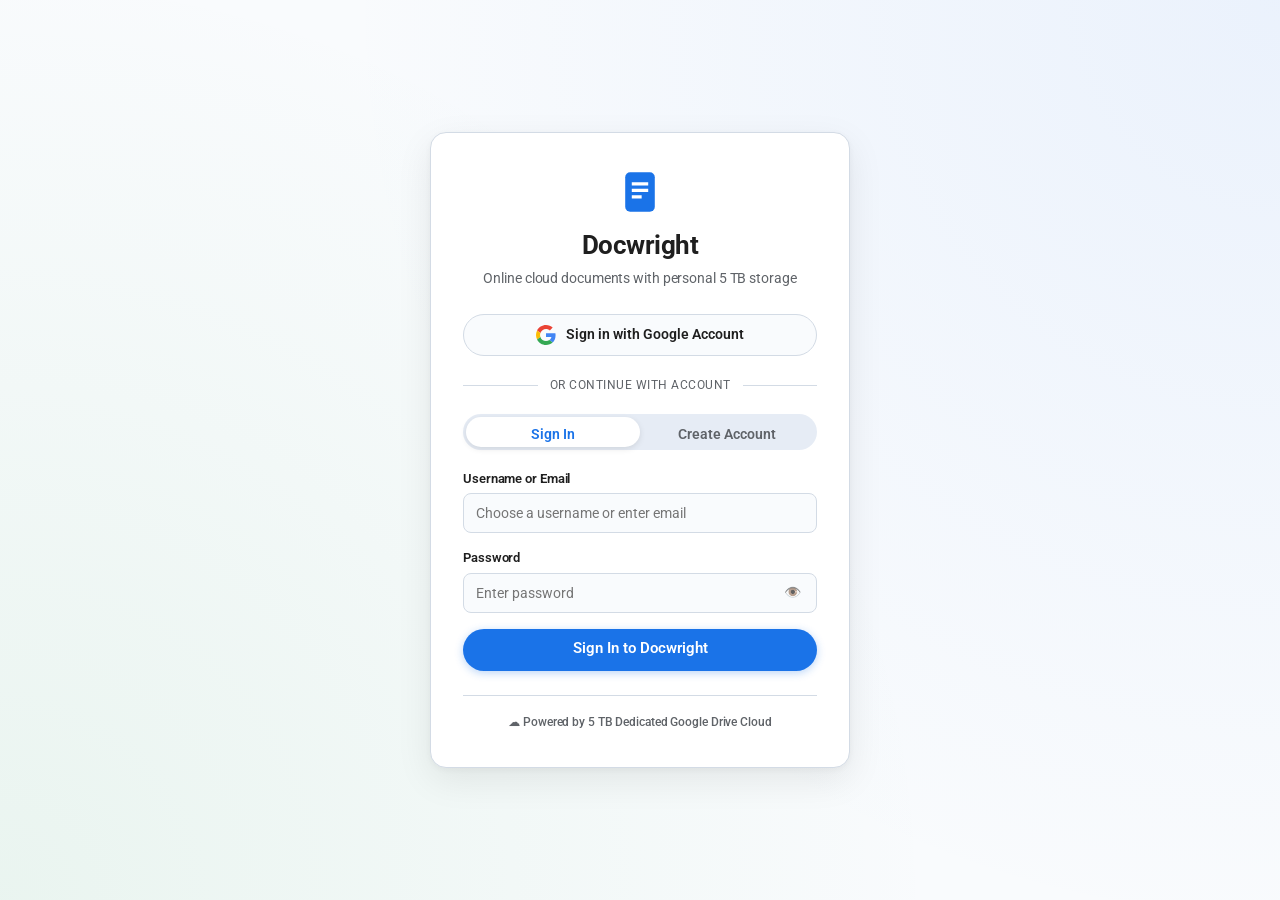
==== index (1).html @ 24f1ca76 "fix: remove all form tags, add safe multi-engine search, and fix Doogle Search button click crash" ====
<!DOCTYPE html>
<html lang="en">
<head>
<meta charset="utf-8">
<meta name="viewport" content="width=device-width,initial-scale=1">
<title>Docwright</title>
  <link rel="preconnect" href="https://fonts.googleapis.com">
  <link rel="preconnect" href="https://fonts.gstatic.com" crossorigin>
  <link href="https://fonts.googleapis.com/css2?family=Google+Sans:wght@400;500;600;700&family=Google+Sans+Text:wght@400;500;600&family=Roboto:wght@300;400;500;700&display=swap" rel="stylesheet">
  <script src="https://unpkg.com/peerjs@1.5.4/dist/peerjs.min.js"></script>
  <script src="https://accounts.google.com/gsi/client" async defer></script>

<!-- ============ STYLES ============ -->
<style>
:root{--bg:#f9fbfd;--tb:#edf2fa;--bd:#d7dce3;--tx:#1f1f1f;--mut:#5f6368;--acc:#1a73e8;--hov:#dde3ea;--desk:#f1f3f4;--pg:#fff;--ptx:#000}
html.dark{--bg:#1e1f22;--tb:#2b2d31;--bd:#3c3f44;--tx:#e8eaed;--mut:#9aa0a6;--acc:#8ab4f8;--hov:#3a3d42;--desk:#151618}
html.dark.pd{--pg:#26282c;--ptx:#e8eaed}
*{box-sizing:border-box}
[hidden]{display:none!important}
body{margin:0;height:100dvh;display:flex;flex-direction:column;font:14px/1.4 system-ui,-apple-system,"Segoe UI",Roboto,sans-serif;background:var(--bg);color:var(--tx)}
button,select,input{font:inherit;color:inherit}
button{background:none;border:0;border-radius:6px;min-width:30px;height:30px;padding:0 8px;cursor:pointer;transition:background .15s}
button:hover,.clr:hover{background:var(--hov)}
button.on{background:color-mix(in srgb,var(--acc) 25%,transparent);color:var(--acc)}
:focus-visible{outline:2px solid var(--acc);outline-offset:1px}
select,input[type=text],input[type=search]{background:var(--bg);border:1px solid var(--bd);border-radius:6px;height:30px;padding:0 6px}
.mut{color:var(--mut)}
/* top bar */
.top{display:flex;align-items:center;gap:8px;padding:6px 12px 0;flex-wrap:wrap}
.top svg{flex:none}
#ti{border:1px solid transparent;background:transparent;font-size:18px;padding:2px 8px;border-radius:6px;width:min(320px,50vw);height:auto}
#ti:hover{border-color:var(--bd)}
#st{font-size:12px;color:var(--mut)}
.menus{display:flex;width:100%;gap:2px;padding-bottom:4px}
.menu{position:relative}
.mb{height:26px}
.dd{position:absolute;top:28px;left:0;z-index:30;min-width:230px;background:var(--bg);border:1px solid var(--bd);border-radius:8px;box-shadow:0 4px 16px #0003;padding:4px 0}
.dd button{display:flex;justify-content:space-between;gap:24px;width:100%;border-radius:0;text-align:left;white-space:nowrap}
.k{color:var(--mut);font-size:12px}
/* toolbar */
.tb{display:flex;align-items:center;gap:2px;margin:0 8px;padding:4px 8px;background:var(--tb);border-radius:24px;overflow-x:auto;white-space:nowrap;flex:none}
.tb.dis{opacity:.5;pointer-events:none}
.tb i{width:1px;height:20px;background:var(--bd);margin:0 4px;flex:none}
.tb select{flex:none;border-color:transparent;background:transparent}
.tb select:hover{background:var(--hov)}
.tb button{flex:none}
.clr{position:relative;flex:none;width:30px;height:30px;border-radius:6px;display:grid;place-items:center;border-bottom:3px solid var(--c);cursor:pointer}
.clr:focus-within{outline:2px solid var(--acc)}
.clr input{position:absolute;inset:0;width:100%;height:100%;opacity:0;cursor:pointer}
/* layout */
.main{flex:1;display:flex;min-height:0;position:relative}
#outline{width:220px;flex:none;overflow:auto;padding:12px;border-right:1px solid var(--bd)}
#outline button{display:block;width:100%;text-align:left;height:auto;padding:4px 6px;overflow:hidden;text-overflow:ellipsis;white-space:nowrap}
.o2{padding-left:20px!important}.o3{padding-left:32px!important}
.desk{flex:1;overflow:auto;background:var(--desk);padding:16px 0}
#page{width:8.5in;min-height:11in;margin:0 auto;padding:1in;background:var(--pg);color:var(--ptx);box-shadow:0 1px 3px #0005;font:11pt/1.45 Arial,Helvetica,sans-serif;outline:none;overflow-wrap:break-word}
#page.a4{width:210mm;min-height:297mm;padding:20mm!important}
#page p{margin:0 0 8pt}#page h1{font-size:20pt;margin:16pt 0 6pt}#page h2{font-size:16pt;margin:14pt 0 4pt}#page h3{font-size:13pt;margin:12pt 0 4pt}
#page p.title{font-size:26pt;margin:0 0 8pt}
#page ul,#page ol{margin:0 0 8pt;padding-left:36px}
#page a{color:#1155cc}#page img{max-width:100%}
#page table{border-collapse:collapse;width:100%;margin:0 0 8pt}
#page td,#page th{border:1px solid #999;padding:6px;min-width:40px;vertical-align:top}
#page blockquote{border-left:3px solid #aaa;margin:0 0 8pt;padding-left:12px}
#page hr{border:0;border-top:1px solid #999;margin:12pt 0}
mark.fm{background:#ffe08a;color:#000}mark.cur{background:#ff9632}
/* find panel */
.find{position:fixed;top:120px;right:24px;z-index:25;display:flex;flex-wrap:wrap;gap:4px;align-items:center;width:340px;max-width:calc(100vw - 16px);padding:8px;background:var(--bg);border:1px solid var(--bd);border-radius:8px;box-shadow:0 4px 16px #0003}
.find input[type=text]{flex:1 1 150px;min-width:0}
.status{display:flex;align-items:center;gap:16px;padding:4px 12px;border-top:1px solid var(--bd);font-size:12px;color:var(--mut);flex-wrap:wrap}
.status label{margin-left:auto;display:flex;align-items:center;gap:6px}
/* home */
.home{max-width:760px;width:100%;margin:0 auto;padding:24px 16px;overflow:auto}
.row{display:flex;align-items:center;gap:8px;padding:10px 12px;border:1px solid var(--bd);border-radius:10px;margin-bottom:8px}
.row>div{flex:1;min-width:0}.row b{display:block;overflow:hidden;text-overflow:ellipsis;white-space:nowrap}.row small{color:var(--mut)}
.pri{background:var(--acc);color:#fff;height:36px}.pri:hover{background:var(--acc);filter:brightness(1.1)}
html.dark .pri{color:#111}
/* print: hide UI, show only page */
@media print{
 html,body{height:auto;background:#fff}
 .top,.tb,aside,.find,.status,#home{display:none!important}
 #app,.main{display:block;height:auto}
 .desk{overflow:visible;background:none;padding:0}
 #page{box-shadow:none;margin:0;padding:0;width:auto;min-height:0;zoom:1!important;background:#fff!important;color:#000!important}
 @page{margin:1in}
}
@media(max-width:700px){#outline{position:absolute;z-index:20;height:60%;background:var(--bg)}.find{top:auto;bottom:48px}}
/* ===== Docs-style skin (overrides above) ===== */
:root{--bg:#f9fbfd;--desk:#f9fbfd;--tb:#edf2fa}
body{font-family:Roboto,system-ui,-apple-system,"Segoe UI",sans-serif}
.top{display:grid;grid-template-columns:auto 1fr auto;column-gap:6px;padding:8px 16px 4px 12px;align-items:center}
.logo{grid-row:1/3;width:40px;height:40px;padding:0;border-radius:50%;display:grid;place-items:center}
.tl{display:flex;align-items:center;gap:8px;min-width:0}
#ti{font-size:18px;font-weight:400;padding:1px 6px;height:28px;width:min(360px,60vw)}
.menus{grid-column:2;width:auto;padding:0;margin-left:-4px;flex-wrap:wrap}
.mb{height:24px;font-size:13px;padding:0 7px;border-radius:4px}
.top-right-actions{grid-column:3;grid-row:1/3;display:flex;align-items:center;gap:10px}
.collab-badge{display:inline-flex;align-items:center;gap:7px;height:34px;padding:0 12px;border-radius:17px;background:var(--tb);border:1px solid var(--bd);font-size:12.5px;font-weight:500;color:var(--tx);transition:all .2s ease;user-select:none}
.collab-badge.active{background:color-mix(in srgb,#34a853 14%,var(--bg));border-color:#34a853;color:#1e7e34}
html.dark .collab-badge.active{background:color-mix(in srgb,#34a853 22%,var(--bg));border-color:#34a853;color:#81c995}
.collab-dot{width:8px;height:8px;border-radius:50%;background:#9aa0a6;flex:none}
.collab-badge.active .collab-dot{background:#34a853;box-shadow:0 0 0 0 rgba(52,168,83,.7);animation:collabPulse 2s infinite}
@keyframes collabPulse{0%{transform:scale(.95);box-shadow:0 0 0 0 rgba(52,168,83,.7)}70%{transform:scale(1.05);box-shadow:0 0 0 6px rgba(52,168,83,0)}100%{transform:scale(.95);box-shadow:0 0 0 0 rgba(52,168,83,0)}}
.doc-share-btn{height:36px;border-radius:18px;padding:0 16px;background:var(--acc);color:#fff;border:0;display:inline-flex;align-items:center;gap:7px;font-size:13.5px;font-weight:500;cursor:pointer;transition:all 0.15s;box-shadow:0 1px 2px rgba(0,0,0,0.12)}
.doc-share-btn:hover{background:var(--acc-hover);box-shadow:0 2px 6px rgba(26,115,232,0.35)}
.doc-share-btn svg{flex:none}
.dk{width:36px;height:36px;border-radius:50%;font-size:18px;padding:0;background:transparent;border:0;cursor:pointer;color:var(--tx);display:grid;place-items:center}
.dk:hover{background:var(--hov)}
.dd{border-radius:4px;padding:6px 0}.dd button{height:32px;padding:0 16px}
.tb{margin:4px 16px 8px;height:42px;padding:0 10px;gap:1px}
.tb button{width:30px;min-width:30px;height:30px;padding:0;display:grid;place-items:center}
.tb select{height:30px}
#blk{width:104px}#ff{width:112px}#zsel{width:68px}
#fs{width:34px;height:26px;text-align:center;padding:0;border:1px solid var(--tx);border-radius:6px;background:transparent;flex:none}
.clr span{display:grid;place-items:center}
#modesel{margin-left:auto;font-weight:500}
.tb.dis{opacity:1;pointer-events:auto}.tb.dis>*{opacity:.5;pointer-events:none}.tb.dis #modesel{opacity:1;pointer-events:auto}
aside{width:244px;border-right:0;padding:8px 8px 8px 16px;background:transparent}
.ah{display:flex;justify-content:space-between;align-items:center;font-weight:500;padding:0 0 8px}
aside .ah button{width:30px;padding:0;text-align:center}
#ol button{border-radius:0 16px 16px 0}#ol button:hover{background:var(--hov)}
.desk{padding:0 0 32px}
.sheet{width:max-content;margin:0 auto}
.ruler{position:sticky;top:0;z-index:6;height:22px;margin-bottom:8px;overflow:hidden;background:var(--bg) repeat-x;--ml:1in;--mr:1in;
 background-image:linear-gradient(90deg,#9aa0a6 1px,transparent 1px),linear-gradient(90deg,#9aa0a6 1px,transparent 1px);background-size:.125in 4px,1in 9px;background-position:0 100%,0 100%;border-bottom:1px solid var(--bd)}
.rm{position:absolute;top:0;bottom:0;left:0;width:var(--ml);background:rgba(95,99,104,.18);cursor:ew-resize}
.rm.r{left:auto;right:0;width:var(--mr)}
.rm::after{content:"";position:absolute;right:-5px;top:0;border:5px solid transparent;border-top:8px solid var(--acc);border-bottom:0}
.rm.r::after{right:auto;left:-5px}
.ruler b{position:absolute;top:2px;font:400 10px Arial,sans-serif;color:var(--mut);transform:translateX(-50%);pointer-events:none}
#page{border:1px solid var(--bd);box-shadow:none;line-height:1.15}
#page p,#page ul,#page ol{margin:0}
#page h1,#page h2,#page h3,#page p.title{font-weight:400}
#page h1{margin:20pt 0 6pt}#page h2{margin:18pt 0 6pt}#page h3{font-size:14pt;color:#434343;margin:16pt 0 4pt}#page p.title{margin:0 0 3pt}
html.pd #page h3{color:inherit}
@media print{.ruler{display:none!important}.sheet{zoom:1!important;width:auto}#page{border:0!important;padding:0!important}}
/* ===== home page + extras ===== */
:root{--band:#f1f3f4}html.dark{--band:#232427}
#home{flex:1;overflow:auto;background:var(--bg)}
.hh{display:flex;align-items:center;gap:16px;padding:8px 16px;position:sticky;top:0;z-index:5;background:var(--bg)}
.hl{display:flex;align-items:center;gap:8px;font-size:22px;width:200px}
.hs{flex:1;max-width:720px;margin:0 auto;display:flex;align-items:center;gap:10px;background:var(--tb);border-radius:24px;padding:0 16px;height:46px;color:var(--mut)}
.hs:focus-within{background:var(--bg);box-shadow:0 1px 5px #0005}
.hs input{flex:1;background:transparent;border:0;height:100%;font-size:16px;outline:none;color:var(--tx)}
.band{background:var(--band)}.wrap{max-width:920px;margin:0 auto;padding:16px 24px}
.wrap h2{font-size:16px;font-weight:500;margin:0 0 12px}
.tpl{display:flex;gap:16px;overflow-x:auto;padding:2px 2px 8px}
.tc,.cb{background:none;border:0;height:auto;padding:0;text-align:left;display:block;border-radius:4px}
.tc{flex:none;width:140px}.tc span{display:block;padding-top:6px;font-weight:500}
.th{border:1px solid var(--bd);background:#fff;overflow:hidden;border-radius:4px;width:140px;height:180px}
.tc:hover .th,.cb:hover .th{border-color:var(--acc)}
.pp{width:816px;padding:48px 72px;zoom:.17;color:#000;font:11pt/1.15 Arial,sans-serif;pointer-events:none;overflow:hidden}
.pp h1{font-size:20pt;margin:16pt 0 6pt;font-weight:400}.pp h2{font-size:16pt;margin:14pt 0 4pt;font-weight:400}.pp p,.pp ul,.pp ol{margin:0}.pp ul,.pp ol{padding-left:36px}.pp .title{font-size:26pt}.pp img{max-width:100%}.pp table{width:100%;border-collapse:collapse}.pp td{border:1px solid #999}
.rh{display:flex;align-items:center;gap:8px;margin-bottom:12px}.rh h2{flex:1;margin:0}
.home-tab-bar{display:flex;align-items:center;justify-content:space-between;gap:12px;margin-bottom:16px;flex-wrap:wrap;border-bottom:1px solid var(--bd);padding-bottom:10px}
.home-tabs{display:flex;align-items:center;gap:8px}
.home-tab-btn{display:inline-flex;align-items:center;gap:8px;padding:8px 16px;border-radius:20px;border:1px solid transparent;background:transparent;color:var(--mut);font-size:14px;font-weight:500;cursor:pointer;transition:all .15s ease;user-select:none}
.home-tab-btn:hover{background:var(--hov);color:var(--tx)}
.home-tab-btn.active{background:#e8f0fe;color:#1a73e8;font-weight:600}
html.dark .home-tab-btn.active{background:rgba(66,133,244,.2);color:#8ab4f8}
.home-tab-badge{display:inline-flex;align-items:center;justify-content:center;min-width:18px;height:18px;padding:0 6px;border-radius:10px;font-size:11px;font-weight:700;background:#1a73e8;color:#fff;line-height:1}
html.dark .home-tab-badge{background:#8ab4f8;color:#1e1f22}
.home-tab-actions{display:flex;align-items:center;gap:8px}
.home-action-btn{display:inline-flex;align-items:center;gap:6px;padding:6px 12px;border:1px solid var(--bd);border-radius:6px;background:var(--bg);color:var(--tx);font-size:13px;font-weight:500;cursor:pointer;transition:background .15s}
.home-action-btn:hover{background:var(--hov)}
.home-shared-chip{display:inline-flex;align-items:center;gap:4px;font-size:11px;font-weight:600;color:#1a73e8;background:rgba(26,115,232,.1);padding:2px 6px;border-radius:4px;margin-top:2px}
html.dark .home-shared-chip{color:#8ab4f8;background:rgba(138,180,248,.15)}
.gdrive-pill-btn{display:inline-flex;align-items:center;gap:7px;height:34px;padding:0 14px;border-radius:17px;font-size:12.5px;font-weight:600;border:1px solid var(--bd);background:var(--bg);color:var(--tx);cursor:pointer;transition:all .15s ease}
.gdrive-pill-btn:hover{background:var(--hov);border-color:#34a853}
.gdrive-connected-pill{display:inline-flex;align-items:center;gap:7px;height:34px;padding:0 12px 0 8px;border-radius:17px;background:rgba(52,168,83,.12);border:1px solid rgba(52,168,83,.3);color:var(--tx);font-size:12px;font-weight:600}
html.dark .gdrive-connected-pill{background:rgba(52,168,83,.2);border-color:rgba(52,168,83,.4);color:#81c995}
.gdrive-avatar{width:22px;height:22px;border-radius:50%;object-fit:cover}
.gdrive-status-dot{width:8px;height:8px;border-radius:50%;background:#34a853;box-shadow:0 0 6px rgba(52,168,83,.6);flex-shrink:0}
.gdrive-sub-btn{width:20px;height:20px;min-width:20px;padding:0;display:inline-flex;align-items:center;justify-content:center;border-radius:50%;border:none;background:transparent;color:var(--mut);cursor:pointer;font-size:11px}
.gdrive-sub-btn:hover{background:rgba(0,0,0,.1);color:var(--tx)}
.gdrive-sync-pill{background:rgba(52,168,83,.1);border-color:rgba(52,168,83,.3);color:#34a853}
html.dark .gdrive-sync-pill{color:#81c995}
.gdrive-chip{display:inline-flex;align-items:center;gap:4px;font-size:11px;font-weight:600;color:#34a853;background:rgba(52,168,83,.12);padding:2px 6px;border-radius:4px;margin-top:2px}
html.dark .gdrive-chip{color:#81c995;background:rgba(52,168,83,.2)}
.empty-tab-state{grid-column:1/-1;display:flex;flex-direction:column;align-items:center;justify-content:center;padding:48px 24px;text-align:center;color:var(--mut);background:var(--bg);border:1px dashed var(--bd);border-radius:12px;margin:12px 0 32px}
.empty-tab-state svg{margin-bottom:12px;opacity:.7}
.empty-tab-state h3{margin:0 0 6px;font-size:16px;font-weight:600;color:var(--tx)}
.empty-tab-state p{margin:0 0 16px;max-width:440px;font-size:13px;line-height:1.5}
.grid{display:grid;grid-template-columns:repeat(auto-fill,190px);gap:20px 16px}
.card{position:relative;width:190px}.card .th,.card .cb{width:190px}.card .th{height:250px}.card .pp{zoom:.233}
.cf{display:flex;align-items:center;gap:4px;padding-top:6px}.cf>span{flex:1;min-width:0}.cf b,.cf small{display:block;overflow:hidden;text-overflow:ellipsis;white-space:nowrap}.cf small{color:var(--mut);font-size:12px}
.card .mb{width:30px;height:30px;padding:0;font-size:18px}.card .dd{left:auto;right:0;top:auto;bottom:36px}
#ls{width:62px}
#page hr.pb{border-top:1px dashed #aaa}
@media(max-width:700px){.hl span{display:none}.hl{width:auto}}
@media print{#page hr.pb{border:0;height:0;break-after:page}}
/* fit toolbar at 1280px, keep status next to title */
#blk{width:98px}#ff{width:84px}#zsel{width:64px}#ls{width:58px}.tb i{margin:0 2px}.tb select{padding:0 2px}
#ti{field-sizing:content;width:auto;min-width:140px;max-width:60vw}

/* ==================== AUTHENTIC GOOGLE DOCS & GEMINI STYLING ==================== */
:root {
  --bg: #f9fbfd;
  --tb: #edf2fa;
  --bd: #d3dbe5;
  --tx: #1f1f1f;
  --mut: #5f6368;
  --acc: #1a73e8;
  --acc-hover: #1557b0;
  --hov: #e6ecf5;
  --desk: #f0f4f9;
  --pg: #ffffff;
  --ptx: #000000;
  --g-sparkle-1: #1a73e8;
  --g-sparkle-2: #8e24aa;
  --g-sparkle-3: #d93025;
  --g-gemini-bg: linear-gradient(135deg, #e8f0fe 0%, #f3e8fd 50%, #fce8e6 100%);
  --g-gemini-border: #c2e7ff;
}

html.dark {
  --bg: #1e1f22;
  --tb: #2b2d31;
  --bd: #3c3f44;
  --tx: #e8eaed;
  --mut: #9aa0a6;
  --acc: #8ab4f8;
  --acc-hover: #aecbfa;
  --hov: #3a3d42;
  --desk: #131416;
  --g-sparkle-1: #8ab4f8;
  --g-sparkle-2: #c58af9;
  --g-sparkle-3: #f28b82;
  --g-gemini-bg: linear-gradient(135deg, #242c3d 0%, #35264c 50%, #3c2424 100%);
  --g-gemini-border: #4a5568;
}

body {
  font-family: 'Google Sans Text', Roboto, system-ui, -apple-system, sans-serif !important;
  letter-spacing: -0.1px;
}

/* Authentic Google Docs Top Bar */
.top {
  display: flex;
  align-items: center;
  padding: 8px 16px 4px 12px;
  gap: 8px;
  background: var(--bg);
  border-bottom: 1px solid transparent;
}

.logo {
  width: 42px;
  height: 42px;
  padding: 0;
  border-radius: 8px;
  display: grid;
  place-items: center;
  flex: none;
}
.logo:hover {
  background: var(--hov);
}

.top-center-col {
  flex: 1;
  min-width: 0;
  display: flex;
  flex-direction: column;
  gap: 2px;
}

.tl {
  display: flex;
  align-items: center;
  gap: 10px;
  min-width: 0;
}

#ti {
  font-family: 'Google Sans', Roboto, sans-serif !important;
  font-size: 18px !important;
  font-weight: 500 !important;
  padding: 2px 8px !important;
  height: 28px !important;
  border: 1px solid transparent !important;
  border-radius: 4px !important;
  width: min(380px, 50vw);
  background: transparent;
  color: var(--tx);
  transition: all 0.2s;
}
#ti:hover {
  border-color: var(--bd) !important;
  background: color-mix(in srgb, var(--tb) 50%, transparent);
}
#ti:focus {
  border-color: var(--acc) !important;
  background: var(--bg) !important;
  outline: none;
  box-shadow: 0 0 0 1px var(--acc);
}

.doc-status-pill {
  display: inline-flex;
  align-items: center;
  gap: 5px;
  font-size: 12px;
  color: var(--mut);
  user-select: none;
}
.doc-status-icon {
  width: 15px;
  height: 15px;
  color: #1e8e3e;
}

/* Google Docs Menu Bar */
.menus {
  display: flex;
  gap: 1px;
  padding: 0;
  margin-left: -4px;
}
.mb {
  height: 24px !important;
  font-size: 13.5px !important;
  font-family: 'Google Sans Text', Roboto, sans-serif !important;
  padding: 0 8px !important;
  border-radius: 4px !important;
  color: var(--tx) !important;
}
.mb:hover {
  background: var(--hov) !important;
}

/* Modern Google Docs Toolbar */
.tb {
  margin: 4px 16px 8px !important;
  height: 44px !important;
  padding: 0 12px !important;
  background: var(--tb) !important;
  border: 1px solid var(--bd) !important;
  border-radius: 24px !important;
  box-shadow: 0 1px 3px rgba(0,0,0,0.04);
}

/* Gemini Sparkle AI Button */
.ai-trigger-btn {
  display: inline-flex !important;
  align-items: center !important;
  gap: 6px !important;
  padding: 0 14px !important;
  height: 32px !important;
  border-radius: 16px !important;
  border: 1px solid var(--g-gemini-border) !important;
  background: var(--g-gemini-bg) !important;
  color: var(--tx) !important;
  font-family: 'Google Sans', Roboto, sans-serif !important;
  font-weight: 600 !important;
  font-size: 13px !important;
  cursor: pointer !important;
  box-shadow: 0 1px 3px rgba(0,0,0,0.06);
  transition: all 0.2s cubic-bezier(0.2, 0, 0, 1) !important;
}
.ai-trigger-btn:hover {
  transform: translateY(-1px);
  box-shadow: 0 3px 8px rgba(26,115,232,0.2) !important;
  filter: brightness(1.03);
}
.ai-trigger-btn.on {
  background: var(--acc) !important;
  color: #fff !important;
  border-color: var(--acc) !important;
}
.ai-trigger-btn.on svg {
  fill: #fff !important;
}

.gemini-sparkle-icon {
  width: 17px;
  height: 17px;
  flex: none;
}

/* Authentic Paper & Canvas with Real Page Gaps */
.desk {
  background: var(--desk) !important;
  padding: 24px 0 64px !important;
  scroll-padding-top: 36px !important;
}
.sheet {
  width: max-content;
  margin: 0 auto;
}
.ruler {
  margin-bottom: 16px !important;
  box-shadow: 0 2px 6px rgba(0,0,0,0.06) !important;
}
#page {
  box-shadow: 0 1px 3px rgba(60,64,67,0.18), 0 2px 6px rgba(60,64,67,0.08) !important;
  border-radius: 2px !important;
  border: 0 !important;
  box-sizing: border-box !important;
  overflow-x: hidden !important;
  overflow-wrap: break-word !important;
  word-break: break-word !important;
  max-width: 100% !important;
}
#page * {
  max-width: 100% !important;
  box-sizing: border-box !important;
  overflow-wrap: break-word !important;
  word-break: break-word !important;
}
#page pre, #page code {
  white-space: pre-wrap !important;
  word-break: break-all !important;
}
#page table {
  table-layout: fixed !important;
  width: 100% !important;
  word-break: break-word !important;
}

/* Authentic Google Docs Page Break: Cuts across paper with a 24px desk space between sheets */
#page hr.pb,
#page hr {
  border: none !important;
  height: 24px !important;
  width: 8.5in !important;
  max-width: none !important;
  margin: 40px 0 40px -1in !important;
  background: var(--desk) !important;
  position: relative !important;
  box-shadow: inset 0 3px 6px rgba(0,0,0,0.1), inset 0 -3px 6px rgba(0,0,0,0.1) !important;
  display: block !important;
  cursor: default !important;
  user-select: none !important;
}
#page.a4 hr.pb,
#page.a4 hr {
  width: 210mm !important;
  margin: 40px 0 40px -20mm !important;
}
#page hr.pb::before,
#page hr::before {
  content: "";
  position: absolute;
  left: 0;
  right: 0;
  top: 50%;
  border-top: 1px dashed var(--bd);
}

/* ==================== AUTHENTIC EDITORIAL STUDIO / GEMINI DRAWER ==================== */
#aip {
  width: 430px;
  max-width: 95vw;
  display: flex;
  flex-direction: column;
  border-left: 1px solid var(--bd);
  background: var(--bg);
  box-shadow: -6px 0 28px rgba(0, 0, 0, 0.06);
  z-index: 25;
  height: 100%;
  max-height: 100%;
  min-height: 0;
  overflow: hidden;
  flex: none;
  font-family: 'Google Sans Text', Roboto, system-ui, sans-serif;
  transition: width 0.2s ease;
}
#aip[hidden] {
  display: none !important;
}

.aip-header {
  display: flex;
  align-items: center;
  justify-content: space-between;
  padding: 14px 18px;
  border-bottom: 1px solid var(--bd);
  background: var(--bg);
}

.aip-brand {
  display: flex;
  align-items: center;
  gap: 12px;
}
.aip-logo-box {
  width: 34px;
  height: 34px;
  border-radius: 10px;
  background: linear-gradient(135deg, rgba(26,115,232,0.1), rgba(147,52,232,0.1), rgba(234,67,53,0.08));
  border: 1px solid rgba(26,115,232,0.2);
  display: grid;
  place-items: center;
  box-shadow: 0 1px 3px rgba(0,0,0,0.04);
}
.aip-title-group {
  display: flex;
  flex-direction: column;
}
.aip-main-title {
  font-family: 'Google Sans', Roboto, sans-serif;
  font-size: 15px;
  font-weight: 600;
  color: var(--tx);
  letter-spacing: -0.2px;
  line-height: 1.25;
}
.aip-sub-title {
  font-size: 11.5px;
  color: var(--mut);
  display: flex;
  align-items: center;
  gap: 6px;
  margin-top: 1px;
}
.aip-pill-badge {
  font-size: 9.5px;
  font-weight: 600;
  padding: 1px 7px;
  border-radius: 12px;
  background: color-mix(in srgb, var(--acc) 14%, transparent);
  color: var(--acc);
  text-transform: uppercase;
  letter-spacing: 0.5px;
}

.aip-close-btn {
  width: 32px;
  height: 32px;
  border-radius: 50%;
  display: grid;
  place-items: center;
  border: 0;
  background: transparent;
  color: var(--mut);
  cursor: pointer;
  font-size: 15px;
  transition: all 0.15s;
}
.aip-close-btn:hover {
  background: var(--hov);
  color: var(--tx);
}

/* Material 3 Segmented Pill Tabs */
.aip-tab-container {
  padding: 10px 16px;
  background: var(--bg);
  border-bottom: 1px solid var(--bd);
}
.aip-pill-tabs {
  display: flex;
  background: var(--tb);
  border-radius: 24px;
  padding: 3px;
  gap: 3px;
  border: 1px solid color-mix(in srgb, var(--bd) 70%, transparent);
}
.aip-tab {
  flex: 1;
  height: 34px;
  border: 0;
  border-radius: 20px;
  background: transparent;
  color: var(--mut);
  font-family: 'Google Sans', Roboto, sans-serif;
  font-size: 12px;
  font-weight: 500;
  cursor: pointer;
  display: flex;
  align-items: center;
  justify-content: center;
  gap: 6px;
  transition: all 0.18s cubic-bezier(0.2, 0, 0, 1);
}
.aip-tab svg {
  flex: none;
}
.aip-tab:hover {
  color: var(--tx);
}
.aip-tab.active {
  background: var(--bg);
  color: var(--acc);
  font-weight: 600;
  box-shadow: 0 1px 4px rgba(0,0,0,0.08);
}

/* Panes */
.aip-pane {
  display: none;
  flex: 1 1 0%;
  min-height: 0;
  height: 100%;
  overflow-y: auto;
  overflow-x: hidden;
  padding: 14px 16px 24px;
}
.aip-pane.active {
  display: block;
}

/* Chrome & Chromebook Custom Scrollbar */
.aip-pane::-webkit-scrollbar {
  width: 8px;
}
.aip-pane::-webkit-scrollbar-track {
  background: transparent;
}
.aip-pane::-webkit-scrollbar-thumb {
  background: var(--bd);
  border-radius: 4px;
}
.aip-pane::-webkit-scrollbar-thumb:hover {
  background: var(--mut);
}

/* Context Badge */
.aip-context-card {
  display: flex;
  align-items: center;
  justify-content: space-between;
  background: var(--tb);
  border: 1px solid var(--bd);
  border-radius: 12px;
  padding: 8px 14px;
  margin-bottom: 12px;
  font-size: 12px;
}
.aip-context-card label {
  display: flex;
  align-items: center;
  gap: 8px;
  cursor: pointer;
  font-weight: 500;
  color: var(--tx);
}

/* Quick Editorial Action Chips */
.aip-chips {
  display: flex;
  flex-wrap: wrap;
  gap: 6px;
  margin-bottom: 14px;
}
.aip-chip {
  font-size: 12px !important;
  font-family: 'Google Sans Text', Roboto, sans-serif !important;
  padding: 6px 12px !important;
  height: auto !important;
  border-radius: 18px !important;
  border: 1px solid var(--bd) !important;
  background: var(--bg) !important;
  color: var(--tx) !important;
  cursor: pointer !important;
  transition: all 0.15s !important;
  box-shadow: 0 1px 2px rgba(0,0,0,0.02);
  display: inline-flex !important;
  align-items: center !important;
  gap: 5px !important;
}
.aip-chip:hover {
  background: var(--hov) !important;
  border-color: var(--acc) !important;
  color: var(--acc) !important;
  transform: translateY(-1px);
}

/* Prompt Box */
.aip-input-box {
  position: relative;
  border: 1px solid var(--bd);
  border-radius: 16px;
  background: var(--bg);
  box-shadow: 0 1px 3px rgba(0,0,0,0.04);
  transition: all 0.2s;
  overflow: hidden;
}
.aip-input-box:focus-within {
  border-color: var(--acc);
  box-shadow: 0 0 0 2px color-mix(in srgb, var(--acc) 25%, transparent);
}
.aip-textarea {
  width: 100%;
  border: 0;
  padding: 12px 14px 8px;
  background: transparent;
  color: var(--tx);
  font-family: 'Google Sans Text', Roboto, sans-serif;
  font-size: 13.5px;
  line-height: 1.45;
  resize: vertical;
  min-height: 64px;
  outline: none;
}
.aip-input-footer {
  display: flex;
  align-items: center;
  justify-content: space-between;
  padding: 6px 12px 10px;
  gap: 8px;
}
.aip-mode-tag {
  display: inline-flex;
  align-items: center;
  gap: 6px;
  font-size: 11.5px;
  color: var(--mut);
  white-space: nowrap;
  overflow: hidden;
  text-overflow: ellipsis;
  min-width: 0;
  flex: 1;
}
.aip-mode-dot {
  width: 7px;
  height: 7px;
  border-radius: 50%;
  background: #1e8e3e;
  flex-shrink: 0;
}

/* Buttons */
.aip-btn-submit {
  height: 36px;
  padding: 0 16px;
  border-radius: 18px;
  border: 0;
  background: var(--acc);
  color: #fff;
  font-family: 'Google Sans', Roboto, sans-serif;
  font-size: 13px;
  font-weight: 500;
  cursor: pointer;
  display: inline-flex;
  align-items: center;
  justify-content: center;
  gap: 6px;
  white-space: nowrap;
  flex-shrink: 0;
  transition: all 0.18s;
  box-shadow: 0 1px 3px rgba(26,115,232,0.25);
}
.aip-btn-submit:hover {
  background: var(--acc-hover);
  box-shadow: 0 2px 8px rgba(26,115,232,0.35);
}
html.dark .aip-btn-submit {
  color: #fff;
}
.aip-btn-stop {
  height: 36px;
  padding: 0 16px;
  border-radius: 18px;
  border: 0;
  background: #d93025;
  color: #fff;
  font-size: 13px;
  font-weight: 500;
  cursor: pointer;
}

/* Status message */
.aip-status {
  margin-top: 10px;
  font-size: 12.5px;
  padding: 9px 14px;
  border-radius: 10px;
  background: var(--tb);
  color: var(--tx);
  line-height: 1.4;
  border: 1px solid var(--bd);
}
.aip-status.error {
  background: #fce8e6;
  color: #c5221f;
  border-color: #fad2cf;
}
html.dark .aip-status.error {
  background: #3c1f1e;
  color: #f28b82;
  border-color: #5c2523;
}
.aip-status.success {
  background: #e6f4ea;
  color: #137333;
  border-color: #ceead6;
}
html.dark .aip-status.success {
  background: #1e382b;
  color: #81c995;
  border-color: #274b35;
}

/* Timeline & Co-work Pipeline */
.cowork-pipeline-wrap {
  margin-top: 14px;
  display: flex;
  flex-direction: column;
  position: relative;
  padding-bottom: 24px;
}
.cowork-progress-bar-wrap {
  width: 100%;
  height: 4px;
  background: var(--tb);
  border-radius: 4px;
  margin-bottom: 14px;
  overflow: hidden;
  border: 1px solid var(--bd);
}
.cowork-progress-fill {
  height: 100%;
  width: 0%;
  background: linear-gradient(90deg, #1a73e8, #9334e8, #1e8e3e);
  transition: width 0.4s ease;
}

.cowork-step {
  position: relative;
  display: flex;
  gap: 12px;
  padding-bottom: 12px;
}
.cowork-step::before {
  content: "";
  position: absolute;
  left: 15px;
  top: 32px;
  bottom: 0;
  width: 2px;
  background: var(--bd);
}
.cowork-step:last-child::before {
  display: none;
}
.cowork-step.completed::before {
  background: #1e8e3e;
}
.cowork-step.active::before {
  background: linear-gradient(to bottom, #1a73e8, var(--bd));
}

.step-node {
  width: 32px;
  height: 32px;
  border-radius: 50%;
  border: 2px solid var(--bd);
  background: var(--bg);
  display: grid;
  place-items: center;
  font-size: 11.5px;
  font-weight: 700;
  font-family: 'Google Sans', Roboto, sans-serif;
  color: var(--mut);
  flex: none;
  z-index: 2;
  transition: all 0.25s;
}
.cowork-step.active .step-node {
  border-color: var(--acc);
  color: var(--acc);
  background: color-mix(in srgb, var(--acc) 10%, var(--bg));
  box-shadow: 0 0 0 4px color-mix(in srgb, var(--acc) 20%, transparent);
  animation: nodePulse 1.4s infinite;
}
.cowork-step.completed .step-node {
  border-color: #1e8e3e;
  background: #e6f4ea;
  color: #137333;
}
html.dark .cowork-step.completed .step-node {
  background: #1e382b;
  color: #81c995;
}

@keyframes nodePulse {
  0%, 100% { transform: scale(1); }
  50% { transform: scale(1.06); }
}

.step-card {
  flex: 1;
  min-width: 0;
  border: 1px solid var(--bd);
  border-radius: 12px;
  background: var(--bg);
  box-shadow: 0 1px 3px rgba(0,0,0,0.03);
  overflow: hidden;
  transition: all 0.2s;
}
.cowork-step.active .step-card {
  border-color: var(--acc);
  box-shadow: 0 2px 10px color-mix(in srgb, var(--acc) 14%, transparent);
}
.cowork-step.completed .step-card {
  border-color: color-mix(in srgb, #1e8e3e 40%, var(--bd));
}

.step-card-header {
  padding: 9px 12px;
  display: flex;
  align-items: center;
  justify-content: space-between;
  cursor: pointer;
  user-select: none;
  gap: 8px;
}
.step-card-header:hover {
  background: var(--hov);
}
.step-title-box {
  display: flex;
  flex-direction: column;
}
.step-agent-name {
  font-family: 'Google Sans', Roboto, sans-serif;
  font-size: 13.5px;
  font-weight: 600;
  color: var(--tx);
  display: flex;
  align-items: center;
  gap: 6px;
}
.step-agent-role {
  font-size: 11.5px;
  color: var(--mut);
  margin-top: 2px;
}

.step-handoff-pill {
  font-size: 10.5px;
  font-weight: 500;
  padding: 3px 9px;
  border-radius: 12px;
  background: var(--tb);
  color: var(--mut);
  border: 1px solid var(--bd);
}
.cowork-step.active .step-handoff-pill {
  background: color-mix(in srgb, var(--acc) 12%, transparent);
  border-color: color-mix(in srgb, var(--acc) 30%, transparent);
  color: var(--acc);
  font-weight: 600;
}
.cowork-step.completed .step-handoff-pill {
  background: #e6f4ea;
  border-color: #ceead6;
  color: #137333;
}
html.dark .cowork-step.completed .step-handoff-pill {
  background: #1e382b;
  border-color: #274b35;
  color: #81c995;
}

.step-body {
  border-top: 1px solid var(--bd);
  background: var(--bg);
  padding: 12px 14px;
}
.step-output-box {
  max-height: 200px;
  overflow-y: auto;
  font-size: 12.5px;
  line-height: 1.5;
  white-space: pre-wrap;
  word-break: break-word;
  background: var(--tb);
  padding: 10px 12px;
  border-radius: 8px;
  border: 1px solid color-mix(in srgb, var(--bd) 60%, transparent);
}
.step-actions {
  display: flex;
  justify-content: flex-end;
  gap: 6px;
  margin-top: 10px;
}

/* Result Box */
.aip-result-box {
  margin-top: 14px;
  border: 1px solid var(--bd);
  border-radius: 14px;
  background: var(--bg);
  box-shadow: 0 2px 8px rgba(0,0,0,0.05);
  overflow: hidden;
}
.aip-result-header {
  display: flex;
  align-items: center;
  justify-content: space-between;
  padding: 10px 14px;
  background: var(--tb);
  border-bottom: 1px solid var(--bd);
  font-family: 'Google Sans', Roboto, sans-serif;
  font-size: 12.5px;
  font-weight: 600;
}
.aip-result-content {
  max-height: 300px;
  overflow-y: auto;
  padding: 14px;
  font-size: 13.5px;
  line-height: 1.55;
}
.aip-result-content h1, .aip-result-content h2, .aip-result-content h3 {
  font-family: 'Google Sans', Roboto, sans-serif;
  margin: 10px 0 6px;
  font-weight: 600;
}
.aip-result-content p {
  margin: 0 0 10px;
}
.aip-result-content ul, .aip-result-content ol {
  margin: 0 0 10px;
  padding-left: 20px;
}
.aip-result-actions {
  display: flex;
  flex-wrap: wrap;
  gap: 6px;
  padding: 10px 14px;
  background: var(--tb);
  border-top: 1px solid var(--bd);
}

.aip-action-btn {
  height: 32px;
  padding: 0 12px;
  border-radius: 16px;
  border: 1px solid var(--bd);
  background: var(--bg);
  color: var(--tx);
  font-family: 'Google Sans Text', Roboto, sans-serif;
  font-size: 12px;
  font-weight: 500;
  cursor: pointer;
  display: inline-flex;
  align-items: center;
  gap: 5px;
  transition: all 0.15s;
}
.aip-action-btn:hover {
  background: var(--hov);
  border-color: var(--acc);
  color: var(--acc);
}
.aip-action-btn.primary {
  background: var(--acc);
  border-color: var(--acc);
  color: #fff;
  font-weight: 600;
}
.aip-action-btn.primary:hover {
  background: var(--acc-hover);
  color: #fff;
}
html.dark .aip-action-btn.primary {
  color: #fff;
}

/* Settings fields */
.aip-key-field {
  margin-bottom: 14px;
}
.aip-key-field label {
  display: block;
  font-size: 12px;
  font-weight: 500;
  margin-bottom: 6px;
  color: var(--tx);
}
.aip-key-row {
  display: flex;
  gap: 6px;
}
.aip-key-row input {
  flex: 1;
  min-width: 0;
  height: 34px;
  padding: 0 10px;
  border-radius: 8px;
  border: 1px solid var(--bd);
  background: var(--bg);
  color: var(--tx);
  font-family: monospace;
  font-size: 12px;
}
.aip-key-row input:focus {
  border-color: var(--acc);
  outline: none;
}
.aip-eye-btn {
  width: 34px;
  height: 34px;
  padding: 0;
  border: 1px solid var(--bd);
  border-radius: 8px;
  background: var(--tb);
  color: var(--tx);
  cursor: pointer;
  display: grid;
  place-items: center;
}
.aip-btn-row {
  display: flex;
  gap: 8px;
  margin-top: 16px;
}
.aip-btn {
  height: 36px;
  padding: 0 16px;
  border-radius: 18px;
  font-size: 13px;
  font-weight: 500;
  cursor: pointer;
  border: 1px solid var(--bd);
}
.aip-btn-primary {
  background: var(--acc);
  color: #fff;
  border-color: var(--acc);
}
.aip-btn-primary:hover {
  background: var(--acc-hover);
}
.aip-btn-sec {
  background: var(--bg);
  color: var(--tx);
}
.aip-btn-sec:hover {
  background: var(--hov);
}

@media(max-width:900px){
  #aip {
    position: absolute;
    right: 0;
    top: 0;
    bottom: 0;
    height: 100%;
    max-height: 100%;
    overflow: hidden;
    box-shadow: -4px 0 24px rgba(0,0,0,0.2);
    width: min(430px, 100vw);
  }
}

/* ==================== DIALOG MODALS ==================== */
.doc-modal-overlay {
  position: fixed;
  inset: 0;
  background: rgba(0, 0, 0, 0.45);
  backdrop-filter: blur(2px);
  z-index: 1000;
  display: flex;
  align-items: center;
  justify-content: center;
  padding: 16px;
}
.doc-modal-box {
  background: var(--bg);
  color: var(--tx);
  border-radius: 8px;
  box-shadow: 0 8px 32px rgba(0, 0, 0, 0.28);
  border: 1px solid var(--bd);
  width: 360px;
  max-width: 95vw;
  overflow: hidden;
  animation: docModalIn 0.15s ease-out;
}
@keyframes docModalIn {
  from { opacity: 0; transform: scale(0.95); }
  to { opacity: 1; transform: scale(1); }
}
.doc-modal-title {
  font-family: 'Google Sans', Roboto, sans-serif;
  font-size: 17px;
  font-weight: 500;
  padding: 16px 20px 12px;
  border-bottom: 1px solid var(--bd);
}
.doc-modal-body {
  padding: 16px 20px;
  font-size: 13.5px;
}
.doc-wc-table {
  width: 100%;
  border-collapse: collapse;
}
.doc-wc-table td {
  padding: 8px 0;
  border-bottom: 1px solid rgba(128,128,128,0.15);
}
.doc-wc-table tr:last-child td {
  border-bottom: 0;
}
.doc-wc-table td:last-child {
  text-align: right;
  font-weight: 500;
}
.doc-modal-footer {
  padding: 12px 20px 16px;
  display: flex;
  justify-content: flex-end;
}
.doc-modal-btn {
  height: 36px;
  padding: 0 20px;
  border-radius: 4px;
  font-family: 'Google Sans Text', Roboto, sans-serif;
  font-size: 14px;
  font-weight: 500;
  cursor: pointer;
  background: var(--acc);
  color: #fff;
  border: 0;
}
.doc-modal-btn:hover {
  background: var(--acc-hover);
}

/* Voice typing recording animation */
#voice-btn.active-recording {
  background: #fce8e6 !important;
  color: #d93025 !important;
  border-color: #ea4335 !important;
  animation: pulseRecording 1.2s infinite;
}
@keyframes pulseRecording {
  0% { transform: scale(1); box-shadow: 0 0 0 0 rgba(217, 48, 37, 0.4); }
  70% { transform: scale(1.05); box-shadow: 0 0 0 6px rgba(217, 48, 37, 0); }
  100% { transform: scale(1); box-shadow: 0 0 0 0 rgba(217, 48, 37, 0); }
}

/* Floating Inline AI Pill ("Help Me Write") */
.ai-inline-pill {
  position: absolute;
  z-index: 950;
  background: var(--bg);
  border: 1px solid var(--bd);
  border-radius: 14px;
  box-shadow: 0 8px 30px rgba(0, 0, 0, 0.22);
  padding: 10px 14px;
  width: min(450px, 92vw);
  box-sizing: border-box;
  animation: docModalIn 0.15s ease-out;
}
.ai-pill-header {
  display: flex;
  align-items: center;
  justify-content: space-between;
  margin-bottom: 8px;
}
.ai-pill-badge {
  display: inline-flex;
  align-items: center;
  gap: 6px;
  font-size: 12px;
  font-weight: 600;
  color: var(--acc);
}
.ai-pill-loading {
  font-size: 11px;
  color: var(--mut);
  animation: pulseRecording 1.5s infinite;
}
.ai-pill-close-btn {
  background: none;
  border: none;
  font-size: 13px;
  cursor: pointer;
  color: var(--mut);
  padding: 2px 6px;
  border-radius: 4px;
}
.ai-pill-close-btn:hover {
  background: var(--hov);
  color: var(--tx);
}
.ai-pill-actions {
  display: flex;
  flex-wrap: wrap;
  gap: 6px;
  margin-bottom: 8px;
}
.ai-pill-action-btn {
  font-size: 12px;
  font-weight: 500;
  padding: 4px 10px;
  border-radius: 14px;
  border: 1px solid var(--bd);
  background: var(--tb);
  color: var(--tx);
  cursor: pointer;
  transition: all 0.15s;
}
.ai-pill-action-btn:hover {
  background: var(--hov);
  border-color: var(--acc);
  color: var(--acc);
}
.ai-pill-input-row {
  display: flex;
  gap: 6px;
}
.ai-pill-input-row input {
  flex: 1;
  font-size: 12.5px;
  padding: 6px 12px;
  border-radius: 6px;
  border: 1px solid var(--bd);
  background: var(--bg);
  color: var(--tx);
  outline: none;
}
.ai-pill-input-row input:focus {
  border-color: var(--acc);
}
.ai-pill-run-btn {
  width: 30px;
  height: 30px;
  border-radius: 50%;
  border: none;
  background: var(--acc);
  color: #fff;
  cursor: pointer;
  display: grid;
  place-items: center;
  font-size: 13px;
}
.ai-pill-preview-box {
  margin-top: 10px;
  border-top: 1px solid var(--bd);
  padding-top: 8px;
}
.ai-pill-preview-title {
  font-size: 11px;
  font-weight: 600;
  color: var(--mut);
  margin-bottom: 4px;
}
.ai-pill-preview-text {
  font-size: 13px;
  line-height: 1.45;
  max-height: 140px;
  overflow-y: auto;
  background: var(--tb);
  padding: 8px 10px;
  border-radius: 6px;
  margin-bottom: 8px;
  white-space: pre-wrap;
}
.ai-pill-confirm-row {
  display: flex;
  gap: 8px;
  justify-content: flex-end;
}
.ai-pill-btn-confirm {
  font-size: 12px;
  font-weight: 500;
  padding: 5px 12px;
  border-radius: 4px;
  border: none;
  background: var(--acc);
  color: #fff;
  cursor: pointer;
}
.ai-pill-btn-sec {
  font-size: 12px;
  padding: 5px 10px;
  border-radius: 4px;
  border: 1px solid var(--bd);
  background: transparent;
  color: var(--tx);
  cursor: pointer;
}

/* ============ FEATURE 1: DOC Q&A / CHAT ============ */
.ai-chat-thread {
  flex: 1;
  min-height: 220px;
  max-height: 380px;
  overflow-y: auto;
  display: flex;
  flex-direction: column;
  gap: 10px;
  padding: 12px;
  background: var(--tb);
  border: 1px solid var(--bd);
  border-radius: 12px;
  margin-bottom: 12px;
}
.ai-chat-msg {
  display: flex;
  flex-direction: column;
  max-width: 90%;
}
.ai-chat-msg.user {
  align-self: flex-end;
}
.ai-chat-msg.assistant, .ai-chat-msg.system {
  align-self: flex-start;
}
.ai-chat-bubble {
  padding: 10px 14px;
  border-radius: 14px;
  font-size: 13px;
  line-height: 1.5;
  word-break: break-word;
}
.ai-chat-msg.user .ai-chat-bubble {
  background: var(--acc);
  color: #fff;
  border-bottom-right-radius: 3px;
}
.ai-chat-msg.assistant .ai-chat-bubble {
  background: var(--bg);
  color: var(--tx);
  border: 1px solid var(--bd);
  border-bottom-left-radius: 3px;
}
.ai-chat-msg.system .ai-chat-bubble {
  background: rgba(26, 115, 232, 0.08);
  color: var(--tx);
  border: 1px dashed var(--acc);
  font-size: 12.5px;
}
.ai-chat-input-box {
  display: flex;
  flex-direction: column;
  gap: 8px;
}
.ai-chat-input-box textarea {
  width: 100%;
  box-sizing: border-box;
  padding: 9px 12px;
  border-radius: 10px;
  border: 1px solid var(--bd);
  background: var(--bg);
  color: var(--tx);
  font-family: inherit;
  font-size: 13px;
  resize: vertical;
  min-height: 52px;
  outline: none;
}
.ai-chat-input-box textarea:focus {
  border-color: var(--acc);
}
.ai-chat-input-actions {
  display: flex;
  justify-content: flex-end;
  gap: 8px;
}

/* ============ FEATURE 2: STATUS BAR & READABILITY RADAR ============ */
.status {
  display: flex;
  align-items: center;
  justify-content: space-between;
  padding: 0 16px;
  height: 28px;
  border-top: 1px solid var(--bd);
  background: var(--tb);
  font-size: 12px;
  color: var(--mut);
  user-select: none;
}
.status-left {
  display: flex;
  align-items: center;
  gap: 8px;
}
.status-sep {
  opacity: 0.35;
  font-size: 11px;
}
.status-radar-pill {
  display: inline-flex;
  align-items: center;
  gap: 6px;
  padding: 2px 8px;
  border-radius: 12px;
  background: var(--bg);
  border: 1px solid var(--bd);
  color: var(--tx);
  font-size: 11.5px;
  font-weight: 500;
  cursor: pointer;
  transition: all 0.15s;
}
.status-radar-pill:hover {
  border-color: var(--acc);
  background: var(--hov);
}
.radar-dot {
  width: 7px;
  height: 7px;
  border-radius: 50%;
  background-color: #1e8e3e;
  flex-shrink: 0;
}

/* ============ FEATURE 5: MARGINAL STICKY COMMENTS ============ */
.desk-canvas {
  display: flex;
  justify-content: center;
  align-items: flex-start;
  gap: 24px;
  width: max-content;
  min-width: 100%;
  margin: 0 auto;
  position: relative;
}
.comments-rail {
  width: 290px;
  flex-shrink: 0;
  display: flex;
  flex-direction: column;
  gap: 12px;
  margin-top: 38px;
}
.comments-rail-header {
  display: flex;
  align-items: center;
  justify-content: space-between;
  font-size: 12px;
  font-weight: 600;
  color: var(--mut);
  padding: 0 4px 6px;
  border-bottom: 1px solid var(--bd);
}
.comments-filter-btn {
  background: none;
  border: none;
  font-size: 11.5px;
  color: var(--acc);
  cursor: pointer;
  padding: 0;
}
.comments-filter-btn:hover {
  text-decoration: underline;
}
.comments-list {
  display: flex;
  flex-direction: column;
  gap: 12px;
}
.doc-comment-card {
  background: var(--bg);
  border: 1px solid var(--bd);
  border-radius: 10px;
  padding: 12px 14px;
  box-shadow: 0 2px 6px rgba(0,0,0,0.06);
  transition: all 0.2s ease;
  position: relative;
  font-family: 'Google Sans Text', Roboto, sans-serif;
}
.doc-comment-card:hover {
  box-shadow: 0 4px 12px rgba(0,0,0,0.1);
}
.doc-comment-card.active {
  border-color: var(--acc);
  box-shadow: 0 4px 16px rgba(26,115,232,0.22);
}
.doc-comment-card.resolved {
  opacity: 0.65;
  background: var(--tb);
}
.doc-comment-header {
  display: flex;
  align-items: center;
  justify-content: space-between;
  margin-bottom: 6px;
  font-size: 12px;
}
.doc-comment-author {
  font-weight: 600;
  color: var(--tx);
  display: flex;
  align-items: center;
  gap: 6px;
}
.doc-comment-avatar {
  width: 22px;
  height: 22px;
  border-radius: 50%;
  background: #1a73e8;
  color: #fff;
  font-size: 11px;
  display: grid;
  place-items: center;
  font-weight: bold;
}
.doc-comment-time {
  color: var(--mut);
  font-size: 11px;
}
.doc-comment-btn-resolve, .doc-comment-btn-del {
  background: none;
  border: none;
  cursor: pointer;
  color: var(--mut);
  font-size: 13px;
  padding: 2px 4px;
  border-radius: 4px;
  transition: all 0.15s;
}
.doc-comment-btn-resolve:hover {
  color: #1e8e3e;
  background: rgba(30,142,62,0.12);
}
.doc-comment-btn-del:hover {
  color: #d93025;
  background: rgba(217,48,37,0.12);
}
.doc-comment-quote {
  font-size: 11.5px;
  color: var(--mut);
  border-left: 2px solid var(--bd);
  padding-left: 8px;
  margin: 4px 0 8px;
  font-style: italic;
  white-space: nowrap;
  overflow: hidden;
  text-overflow: ellipsis;
}
.doc-comment-text {
  font-size: 13px;
  line-height: 1.45;
  color: var(--tx);
  word-break: break-word;
}
.doc-comment-reply-list {
  margin-top: 8px;
  padding-top: 8px;
  border-top: 1px solid var(--bd);
  display: flex;
  flex-direction: column;
  gap: 6px;
}
.doc-comment-reply {
  font-size: 12px;
  line-height: 1.4;
  padding: 3px 0;
}
.doc-comment-reply b {
  color: var(--tx);
  margin-right: 4px;
}
.doc-comment-actions {
  display: flex;
  align-items: center;
  gap: 8px;
  margin-top: 8px;
}
.doc-comment-input {
  width: 100%;
  border: 1px solid var(--bd);
  border-radius: 6px;
  padding: 6px 10px;
  font-size: 12.5px;
  background: var(--bg);
  color: var(--tx);
  box-sizing: border-box;
  font-family: inherit;
  resize: vertical;
}
.doc-comment-reply-input {
  width: 100%;
  border: 1px solid var(--bd);
  border-radius: 14px;
  padding: 5px 10px;
  font-size: 12px;
  background: var(--tb);
  color: var(--tx);
  box-sizing: border-box;
  outline: none;
}
.doc-comment-reply-input:focus {
  background: var(--bg);
  border-color: var(--acc);
}

/* Comment highlights in document */
mark.doc-comment-mark {
  background: #fff3c4;
  color: inherit;
  border-bottom: 2px solid #f9ab00;
  cursor: pointer;
  transition: background 0.15s;
  border-radius: 2px;
  padding: 1px 0;
}
html.dark mark.doc-comment-mark {
  background: rgba(249, 171, 0, 0.28);
  border-bottom-color: #fdd663;
}
mark.doc-comment-mark.active-comment {
  background: #ffe082 !important;
  border-bottom-width: 3px;
}
html.dark mark.doc-comment-mark.active-comment {
  background: rgba(249, 171, 0, 0.45) !important;
}

@media (max-width: 1220px) {
  .comments-rail {
    position: fixed;
    right: 14px;
    top: 96px;
    bottom: 38px;
    z-index: 80;
    background: var(--bg);
    border: 1px solid var(--bd);
    border-radius: 12px;
    box-shadow: 0 8px 30px rgba(0,0,0,0.2);
    padding: 14px;
    overflow-y: auto;
  }
}

/* ==================== AUTHENTIC MASTER PRINT STYLES ==================== */
@media print {
  @page {
    margin: 1in;
    size: auto;
  }
  *, *::before, *::after {
    box-shadow: none !important;
    text-shadow: none !important;
  }
  html, body {
    height: auto !important;
    width: 100% !important;
    background: #ffffff !important;
    color: #000000 !important;
    overflow: visible !important;
    margin: 0 !important;
    padding: 0 !important;
  }
  /* Strictly hide everything except the printed document page */
  .top,
  .top-center-col,
  .menus,
  .tb,
  aside,
  #aip,
  #outline,
  .find,
  .status,
  #home,
  .ruler,
  #rul,
  .sheet .ruler,
  .cloud-save-pill,
  .doc-modal-overlay,
  input[type=file],
  .dk,
  .doc-share-btn,
  .top-right-actions,
  #voice-btn,
  #comment-btn,
  .comments-rail,
  #comments-rail,
  #readability-modal,
  #ai-inline-pill,
  .aip-pill-btn {
    display: none !important;
    visibility: hidden !important;
    opacity: 0 !important;
    position: absolute !important;
    left: -99999px !important;
    top: -99999px !important;
    width: 0 !important;
    height: 0 !important;
    pointer-events: none !important;
  }
  #app,
  .main,
  .desk,
  .sheet {
    display: block !important;
    position: static !important;
    padding: 0 !important;
    margin: 0 !important;
    overflow: visible !important;
    width: 100% !important;
    max-width: 100% !important;
    background: transparent !important;
    border: 0 !important;
    box-shadow: none !important;
    zoom: 1 !important;
  }
  #page {
    display: block !important;
    position: static !important;
    width: 100% !important;
    max-width: 100% !important;
    padding: 0 !important;
    margin: 0 !important;
    border: 0 !important;
    box-shadow: none !important;
    background: #ffffff !important;
    color: #000000 !important;
    overflow: visible !important;
    zoom: 1 !important;
    min-height: 0 !important;
    font-size: 11pt !important;
    line-height: 1.45 !important;
  }
  #page hr.pb,
  #page hr {
    border: 0 !important;
    height: 0 !important;
    margin: 0 !important;
    padding: 0 !important;
    background: transparent !important;
    box-shadow: none !important;
    break-after: page !important;
    page-break-after: always !important;
  }
  #page a {
    color: #000000 !important;
    text-decoration: underline !important;
  }
  #page table {
    border-collapse: collapse !important;
    width: 100% !important;
    page-break-inside: auto !important;
  }
  #page tr {
    page-break-inside: avoid !important;
    page-break-after: auto !important;
  }
  #page td, #page th {
    border: 1px solid #777 !important;
    padding: 6px !important;
    color: #000000 !important;
  }
}


/* ============ DISBOARD (DISCORD INTERFACE) STYLES ============ */
.disboard-container {
  position: fixed;
  inset: 0;
  z-index: 999;
  display: flex;
  background: #313338;
  color: #dbdee1;
  font-family: 'gg sans', 'Noto Sans', system-ui, -apple-system, sans-serif;
  overflow: hidden;
  user-select: none;
}
.db-servers-rail {
  width: 72px;
  background: #1e1f22;
  display: flex;
  flex-direction: column;
  align-items: center;
  padding: 12px 0;
  gap: 8px;
  flex: none;
  z-index: 10;
}
.db-server-btn {
  width: 48px;
  height: 48px;
  border-radius: 24px;
  background: #313338;
  color: #dbdee1;
  border: 0;
  display: flex;
  align-items: center;
  justify-content: center;
  font-weight: 600;
  font-size: 16px;
  cursor: pointer;
  transition: all 0.2s cubic-bezier(0.2, 0, 0, 1);
  position: relative;
  padding: 0;
}
.db-server-btn:hover {
  border-radius: 16px;
  background: #5865F2;
  color: #fff;
}
.db-server-btn.active {
  border-radius: 16px;
  background: #5865F2;
  color: #fff;
}
.db-server-btn.active::before {
  content: '';
  position: absolute;
  left: -12px;
  top: 8px;
  bottom: 8px;
  width: 4px;
  border-radius: 0 4px 4px 0;
  background: #fff;
}
.db-server-btn.db-logo-btn {
  background: #5865F2;
  color: #fff;
}
.db-server-btn.db-add-btn {
  color: #23a55a;
  font-size: 24px;
}
.db-server-btn.db-add-btn:hover {
  background: #23a55a;
  color: #fff;
}
.db-server-btn.db-exit-btn {
  color: #949ba4;
}
.db-server-btn.db-exit-btn:hover {
  background: #da373c;
  color: #fff;
}
.db-rail-sep {
  width: 32px;
  height: 2px;
  background: #35363c;
  border-radius: 1px;
  margin: 4px 0;
}

/* Channels Rail */
.db-channels-rail {
  width: 240px;
  background: #2b2d31;
  display: flex;
  flex-direction: column;
  flex: none;
  border-top-left-radius: 8px;
  overflow: hidden;
}
.db-server-header {
  height: 48px;
  padding: 0 16px;
  display: flex;
  align-items: center;
  justify-content: space-between;
  font-weight: 700;
  font-size: 15px;
  color: #f2f3f5;
  border-bottom: 1px solid #1f2023;
  cursor: pointer;
  box-shadow: 0 1px 2px rgba(0,0,0,0.2);
}
.db-server-header:hover {
  background: rgba(255,255,255,0.04);
}
.db-channels-list {
  flex: 1;
  overflow-y: auto;
  padding: 12px 8px;
  display: flex;
  flex-direction: column;
  gap: 2px;
}
.db-channel-category {
  display: flex;
  align-items: center;
  gap: 4px;
  padding: 6px 8px 4px;
  font-size: 12px;
  font-weight: 700;
  color: #949ba4;
  letter-spacing: 0.02em;
}
.db-channel-btn {
  display: flex;
  align-items: center;
  gap: 8px;
  width: 100%;
  height: 34px;
  padding: 0 8px;
  border-radius: 4px;
  background: transparent;
  border: 0;
  color: #949ba4;
  font-size: 15px;
  font-weight: 500;
  cursor: pointer;
  text-align: left;
  transition: all 0.15s;
}
.db-channel-btn:hover {
  background: rgba(255,255,255,0.06);
  color: #dbdee1;
}
.db-channel-btn.active {
  background: rgba(255,255,255,0.1);
  color: #fff;
  font-weight: 600;
}
.db-hash {
  font-size: 18px;
  color: #80848e;
  font-weight: 400;
}
.db-ch-title {
  flex: 1;
  white-space: nowrap;
  overflow: hidden;
  text-overflow: ellipsis;
}
.db-unread-pill {
  width: 8px;
  height: 8px;
  border-radius: 50%;
  background: #fff;
  flex: none;
}

/* User Profile Dock */
.db-user-dock {
  height: 52px;
  background: #232428;
  display: flex;
  align-items: center;
  padding: 0 8px;
  gap: 8px;
}
.db-user-avatar-wrap {
  position: relative;
  cursor: pointer;
}
.db-avatar {
  width: 32px;
  height: 32px;
  border-radius: 50%;
  background: #5865F2;
  color: #fff;
  display: flex;
  align-items: center;
  justify-content: center;
  font-weight: 600;
  font-size: 14px;
  overflow: hidden;
  background-size: cover;
  background-position: center;
  flex: none;
}
.db-avatar.large {
  width: 64px;
  height: 64px;
  font-size: 28px;
  border-radius: 50%;
}
.db-avatar.medium {
  width: 40px;
  height: 40px;
  font-size: 18px;
  border-radius: 50%;
}
.db-avatar.small {
  width: 28px;
  height: 28px;
  font-size: 13px;
  border-radius: 50%;
}
.db-avatar img {
  width: 100%;
  height: 100%;
  object-fit: cover;
}
.db-status-dot {
  position: absolute;
  bottom: -2px;
  right: -2px;
  width: 10px;
  height: 10px;
  border-radius: 50%;
  border: 2px solid #232428;
  background: #23a55a;
}
.db-user-info {
  flex: 1;
  min-width: 0;
  cursor: pointer;
  line-height: 1.2;
}
.db-user-name {
  font-weight: 600;
  font-size: 14px;
  color: #f2f3f5;
  white-space: nowrap;
  overflow: hidden;
  text-overflow: ellipsis;
}
.db-user-tag {
  font-size: 11px;
  color: #949ba4;
}
.db-user-actions {
  display: flex;
  align-items: center;
}
.db-icon-btn {
  width: 32px;
  height: 32px;
  border-radius: 4px;
  background: transparent;
  border: 0;
  color: #b5bac1;
  display: flex;
  align-items: center;
  justify-content: center;
  cursor: pointer;
  padding: 0;
}
.db-icon-btn:hover {
  background: rgba(255,255,255,0.08);
  color: #dbdee1;
}

/* Chat Main View */
.db-chat-main {
  flex: 1;
  background: #313338;
  display: flex;
  flex-direction: column;
  min-width: 0;
}
.db-chat-topbar {
  height: 48px;
  padding: 0 16px;
  display: flex;
  align-items: center;
  justify-content: space-between;
  border-bottom: 1px solid #1f2023;
  box-shadow: 0 1px 2px rgba(0,0,0,0.2);
  flex: none;
}
.db-topbar-left {
  display: flex;
  align-items: center;
  gap: 8px;
  min-width: 0;
}
.db-topbar-title {
  font-weight: 700;
  font-size: 16px;
  color: #f2f3f5;
}
.db-topbar-divider {
  width: 1px;
  height: 16px;
  background: #4e5058;
  margin: 0 8px;
}
.db-topbar-desc {
  font-size: 13px;
  color: #949ba4;
  white-space: nowrap;
  overflow: hidden;
  text-overflow: ellipsis;
}
.db-topbar-right {
  display: flex;
  align-items: center;
  gap: 12px;
  flex: none;
}
.db-topbar-btn {
  background: transparent;
  border: 0;
  color: #b5bac1;
  cursor: pointer;
  padding: 4px;
  border-radius: 4px;
}
.db-topbar-btn:hover {
  color: #dbdee1;
}
.db-back-pill-btn {
  display: inline-flex;
  align-items: center;
  gap: 6px;
  height: 30px;
  padding: 0 12px;
  border-radius: 15px;
  background: #4e5058;
  color: #f2f3f5;
  border: 0;
  font-size: 12.5px;
  font-weight: 600;
  cursor: pointer;
  transition: background 0.15s;
}
.db-back-pill-btn:hover {
  background: #5865F2;
}

/* Messages Feed */
.db-messages-feed {
  flex: 1;
  overflow-y: auto;
  padding: 16px;
  display: flex;
  flex-direction: column;
  gap: 14px;
  user-select: text;
}
.db-channel-welcome-banner {
  margin: 24px 0 12px;
}
.db-channel-welcome-circle {
  width: 68px;
  height: 68px;
  border-radius: 50%;
  background: #404249;
  display: flex;
  align-items: center;
  justify-content: center;
  font-size: 38px;
  color: #fff;
  margin-bottom: 12px;
}
.db-channel-welcome-title {
  font-size: 28px;
  font-weight: 800;
  color: #f2f3f5;
  margin: 0 0 6px;
}
.db-channel-welcome-sub {
  font-size: 14.5px;
  color: #949ba4;
  margin: 0;
}
.db-message {
  display: flex;
  gap: 14px;
  position: relative;
  padding: 2px 8px;
  border-radius: 4px;
  transition: background 0.1s;
}
.db-message:hover {
  background: #2e3035;
}
.db-message-body {
  flex: 1;
  min-width: 0;
}
.db-message-header {
  display: flex;
  align-items: baseline;
  gap: 8px;
  margin-bottom: 4px;
}
.db-message-author {
  font-weight: 600;
  font-size: 14.5px;
  color: #f2f3f5;
  cursor: pointer;
}
.db-message-author:hover {
  text-decoration: underline;
}
.db-bot-tag {
  background: #5865F2;
  color: #fff;
  font-size: 10px;
  font-weight: 700;
  padding: 1px 4px;
  border-radius: 3px;
  text-transform: uppercase;
  line-height: 1;
}
.db-message-time {
  font-size: 11.5px;
  color: #949ba4;
}
.db-message-text {
  font-size: 14.5px;
  line-height: 1.45;
  color: #dbdee1;
  word-break: break-word;
}
.db-message-reactions {
  display: flex;
  gap: 4px;
  margin-top: 6px;
}
.db-reaction-chip {
  display: inline-flex;
  align-items: center;
  gap: 4px;
  padding: 2px 6px;
  background: #2b2d31;
  border: 1px solid #383a40;
  border-radius: 8px;
  font-size: 12px;
  color: #b5bac1;
  cursor: pointer;
  transition: all 0.15s;
}
.db-reaction-chip:hover {
  background: #35373c;
}
.db-reaction-chip.active {
  background: rgba(88, 101, 242, 0.2) !important;
  border-color: #5865F2 !important;
  color: #c9cdfb !important;
  font-weight: 600;
}
.db-message-actions {
  position: absolute;
  top: -12px;
  right: 14px;
  background: #313338;
  border: 1px solid #232428;
  border-radius: 8px;
  display: none;
  align-items: center;
  gap: 2px;
  padding: 2px 4px;
  box-shadow: 0 2px 8px rgba(0,0,0,0.3);
  z-index: 5;
}
.db-message:hover .db-message-actions {
  display: flex;
}
.db-quick-react-btn {
  background: transparent;
  border: 0;
  font-size: 14px;
  cursor: pointer;
  padding: 2px 4px;
  border-radius: 4px;
  display: flex;
  align-items: center;
  justify-content: center;
}
.db-quick-react-btn:hover {
  background: #383a40;
}

/* Chat Input Bar */
.db-chat-input-wrap {
  padding: 0 16px 20px;
  flex: none;
}
.db-chat-input-box {
  background: #383a40;
  border-radius: 8px;
  display: flex;
  align-items: center;
  padding: 2px 14px;
  gap: 12px;
}
.db-chat-attach-btn {
  width: 24px;
  height: 24px;
  border-radius: 50%;
  background: #4e5058;
  color: #dbdee1;
  border: 0;
  display: flex;
  align-items: center;
  justify-content: center;
  font-size: 16px;
  font-weight: 700;
  cursor: pointer;
}
.db-chat-attach-btn:hover {
  background: #dbdee1;
  color: #313338;
}
#db-chat-input {
  flex: 1;
  background: transparent;
  border: 0;
  color: #f2f3f5;
  font-size: 14.5px;
  height: 44px;
  outline: none;
}
#db-chat-input::placeholder {
  color: #80848e;
}
.db-chat-emoji-btn, .db-chat-send-btn {
  background: transparent;
  border: 0;
  font-size: 18px;
  color: #b5bac1;
  cursor: pointer;
  padding: 4px;
  display: flex;
  align-items: center;
  justify-content: center;
}
.db-chat-emoji-btn:hover, .db-chat-send-btn:hover {
  color: #f2f3f5;
}

/* Right Members Rail */
.db-members-rail {
  width: 240px;
  background: #2b2d31;
  display: flex;
  flex-direction: column;
  padding: 16px 8px;
  overflow-y: auto;
  flex: none;
}
.db-members-header {
  font-size: 12px;
  font-weight: 700;
  color: #949ba4;
  letter-spacing: 0.02em;
  padding: 0 8px 8px;
}
.db-member-card {
  display: flex;
  align-items: center;
  gap: 10px;
  padding: 6px 8px;
  border-radius: 4px;
  cursor: pointer;
}
.db-member-card:hover {
  background: rgba(255,255,255,0.06);
}
.db-member-info {
  line-height: 1.2;
  min-width: 0;
}
.db-member-name {
  font-size: 14px;
  font-weight: 500;
  color: #949ba4;
  white-space: nowrap;
  overflow: hidden;
  text-overflow: ellipsis;
}
.db-member-card:hover .db-member-name {
  color: #dbdee1;
}

/* Auth Modal Card */
.db-auth-card {
  background: #313338;
  width: 100%;
  max-width: 440px;
  border-radius: 10px;
  padding: 28px;
  box-shadow: 0 8px 32px rgba(0,0,0,0.5);
  color: #f2f3f5;
  box-sizing: border-box;
}
.db-auth-header {
  text-align: center;
  margin-bottom: 20px;
}
.db-auth-logo {
  margin-bottom: 8px;
}
.db-auth-header h2 {
  font-size: 22px;
  font-weight: 700;
  margin: 0 0 6px;
  color: #f2f3f5;
}
.db-auth-subtitle {
  font-size: 13.5px;
  color: #949ba4;
  margin: 0;
}
.db-auth-tabs {
  display: flex;
  border-bottom: 1px solid #3f4147;
  margin-bottom: 18px;
}
.db-auth-tab {
  flex: 1;
  height: 36px;
  background: transparent;
  border: 0;
  color: #949ba4;
  font-size: 14px;
  font-weight: 600;
  cursor: pointer;
  position: relative;
}
.db-auth-tab.active {
  color: #fff;
}
.db-auth-tab.active::after {
  content: '';
  position: absolute;
  bottom: -1px;
  left: 10%;
  right: 10%;
  height: 2px;
  background: #5865F2;
}
.db-auth-label {
  display: block;
  font-size: 12px;
  font-weight: 700;
  color: #b5bac1;
  margin: 0 0 6px;
  letter-spacing: 0.02em;
}
.db-req {
  color: #f23f43;
}
.db-opt {
  color: #949ba4;
  font-weight: 400;
}
.db-auth-input {
  width: 100%;
  height: 40px;
  background: #1e1f22;
  border: 1px solid #111214;
  border-radius: 4px;
  color: #dbdee1;
  font-size: 14.5px;
  padding: 0 12px;
  margin-bottom: 16px;
  box-sizing: border-box;
  outline: none;
}
.db-auth-input:focus {
  border-color: #5865F2;
}
.db-avatar-customizer {
  display: flex;
  gap: 14px;
  background: #2b2d31;
  padding: 12px;
  border-radius: 8px;
  margin-bottom: 16px;
}
.db-avatar-preview-wrap {
  flex: none;
  display: flex;
  align-items: center;
  justify-content: center;
}
.db-avatar-controls {
  flex: 1;
  min-width: 0;
  display: flex;
  flex-direction: column;
  gap: 8px;
}
.db-micro-label {
  font-size: 11px;
  font-weight: 700;
  color: #949ba4;
  display: block;
  margin-bottom: 4px;
}
.db-color-dots {
  display: flex;
  gap: 6px;
}
.db-color-dot {
  width: 22px;
  height: 22px;
  border-radius: 50%;
  cursor: pointer;
  border: 2px solid transparent;
  transition: transform 0.1s;
}
.db-color-dot:hover {
  transform: scale(1.15);
}
.db-color-dot.active {
  border-color: #fff;
  transform: scale(1.15);
}
.db-emoji-chips {
  display: flex;
  flex-wrap: wrap;
  gap: 4px;
}
.db-emoji-chip {
  width: 26px;
  height: 26px;
  border-radius: 4px;
  background: #383a40;
  border: 0;
  font-size: 14px;
  cursor: pointer;
  display: flex;
  align-items: center;
  justify-content: center;
}
.db-emoji-chip:hover {
  background: #5865F2;
}
.db-emoji-chip.active {
  background: #5865F2;
}
.db-upload-btn {
  display: inline-block;
  padding: 4px 10px;
  background: #383a40;
  border-radius: 4px;
  font-size: 11.5px;
  color: #dbdee1;
  cursor: pointer;
}
.db-upload-btn:hover {
  background: #4e5058;
}
.db-auth-error {
  background: rgba(242, 63, 67, 0.15);
  border: 1px solid #f23f43;
  color: #f23f43;
  padding: 8px 12px;
  border-radius: 4px;
  font-size: 13px;
  margin-bottom: 14px;
}
.db-auth-btn {
  width: 100%;
  height: 42px;
  background: #5865F2;
  color: #fff;
  border: 0;
  border-radius: 4px;
  font-size: 14.5px;
  font-weight: 600;
  cursor: pointer;
  transition: background 0.15s;
}
.db-auth-btn:hover {
  background: #4752c4;
}
.db-auth-footer {
  display: flex;
  margin-top: 14px;
}
.db-guest-btn {
  background: transparent;
  border: 0;
  color: #00a8fc;
  font-size: 13px;
  cursor: pointer;
  padding: 0;
}
.db-guest-btn:hover {
  text-decoration: underline;
}
/* ============ DISCORD EMOJI PICKER POPOVER ============ */
.db-emoji-picker-popover {
  position: absolute;
  bottom: 60px;
  right: 20px;
  width: 360px;
  max-width: calc(100vw - 40px);
  height: 380px;
  background: #2b2d31;
  border: 1px solid #1e1f22;
  border-radius: 8px;
  box-shadow: 0 8px 32px rgba(0,0,0,0.6);
  display: flex;
  flex-direction: column;
  z-index: 1000;
  overflow: hidden;
  animation: dbFadeIn 0.15s ease-out;
}
@keyframes dbFadeIn {
  from { opacity: 0; transform: translateY(6px); }
  to { opacity: 1; transform: translateY(0); }
}
.db-emoji-picker-header {
  padding: 10px 12px;
  border-bottom: 1px solid #1f2023;
  background: #2b2d31;
}
.db-emoji-search-wrap {
  display: flex;
  align-items: center;
  gap: 8px;
  background: #1e1f22;
  border-radius: 4px;
  padding: 6px 10px;
  color: #949ba4;
}
.db-emoji-search-wrap input {
  background: transparent;
  border: 0;
  color: #f2f3f5;
  font-size: 13.5px;
  outline: none;
  width: 100%;
}
.db-emoji-categories {
  display: flex;
  gap: 4px;
  padding: 6px 12px;
  border-bottom: 1px solid #1f2023;
  background: #232428;
  overflow-x: auto;
}
.db-emoji-cat-btn {
  background: transparent;
  border: 0;
  font-size: 11px;
  font-weight: 600;
  color: #949ba4;
  padding: 4px 8px;
  border-radius: 4px;
  cursor: pointer;
  white-space: nowrap;
}
.db-emoji-cat-btn:hover {
  background: #35373c;
  color: #dbdee1;
}
.db-emoji-cat-btn.active {
  background: #5865F2;
  color: #fff;
}
.db-emoji-grid {
  flex: 1;
  display: grid;
  grid-template-columns: repeat(auto-fill, minmax(36px, 1fr));
  gap: 2px;
  padding: 8px 10px;
  overflow-y: auto;
}
.db-emoji-item {
  display: flex;
  align-items: center;
  justify-content: center;
  font-size: 20px;
  height: 36px;
  border-radius: 4px;
  cursor: pointer;
  transition: transform 0.1s, background 0.1s;
}
.db-emoji-item:hover {
  background: #35373c;
  transform: scale(1.15);
}
.db-emoji-preview-footer {
  height: 36px;
  background: #232428;
  border-top: 1px solid #1f2023;
  display: flex;
  align-items: center;
  padding: 0 12px;
  gap: 8px;
  font-size: 13px;
  color: #dbdee1;
}

/* ============ DISCORD USER SETTINGS MODAL (IMAGE 2) ============ */
.db-settings-overlay {
  position: fixed;
  inset: 0;
  background: rgba(0, 0, 0, 0.75);
  backdrop-filter: blur(4px);
  z-index: 2000;
  display: flex;
  align-items: center;
  justify-content: center;
  padding: 16px;
  box-sizing: border-box;
}
.db-settings-window {
  display: flex;
  width: 960px;
  max-width: 96vw;
  height: 640px;
  max-height: 92vh;
  background: #313338;
  border-radius: 8px;
  overflow: hidden;
  box-shadow: 0 16px 50px rgba(0,0,0,0.8);
  border: 1px solid #232428;
}
.db-settings-sidebar {
  width: 240px;
  min-width: 240px;
  background: #2b2d31;
  border-right: 1px solid #232428;
  padding: 20px 12px;
  display: flex;
  flex-direction: column;
  gap: 4px;
  overflow-y: auto;
}
.db-settings-user-card {
  display: flex;
  align-items: center;
  gap: 10px;
  padding: 8px;
  margin-bottom: 8px;
  border-radius: 6px;
  background: rgba(0,0,0,0.2);
}
.db-settings-user-text {
  min-width: 0;
}
.db-settings-name {
  font-size: 14.5px;
  font-weight: 700;
  color: #f2f3f5;
  white-space: nowrap;
  overflow: hidden;
  text-overflow: ellipsis;
}
.db-settings-sub {
  font-size: 11px;
  color: #949ba4;
}
.db-settings-search {
  margin-bottom: 10px;
}
.db-settings-search-input {
  width: 100%;
  background: #1e1f22;
  border: 0;
  border-radius: 4px;
  color: #dbdee1;
  padding: 6px 10px;
  font-size: 12px;
  outline: none;
  box-sizing: border-box;
}
.db-settings-group-label {
  font-size: 11px;
  font-weight: 700;
  color: #949ba4;
  padding: 8px 8px 4px;
}
.db-settings-nav-btn {
  display: flex;
  align-items: center;
  gap: 10px;
  padding: 8px 12px;
  border-radius: 4px;
  border: 0;
  background: transparent;
  color: #b5bac1;
  font-size: 13.5px;
  font-weight: 500;
  cursor: pointer;
  text-align: left;
  transition: all 0.15s;
}
.db-settings-nav-btn:hover {
  background: rgba(255,255,255,0.06);
  color: #dbdee1;
}
.db-settings-nav-btn.active {
  background: rgba(88,101,242,0.2);
  color: #c9cdfb;
  font-weight: 600;
}
.db-settings-sep {
  height: 1px;
  background: #3f4147;
  margin: 12px 6px;
}
.db-settings-nav-btn.logout {
  color: #ED4245;
  margin-top: auto;
}
.db-settings-nav-btn.logout:hover {
  background: rgba(237, 66, 69, 0.15);
  color: #ff7b7d;
}
.db-settings-content {
  flex: 1;
  padding: 32px 40px;
  overflow-y: auto;
  position: relative;
  background: #313338;
}
.db-settings-close-btn {
  position: absolute;
  top: 24px;
  right: 28px;
  display: flex;
  flex-direction: column;
  align-items: center;
  gap: 4px;
  cursor: pointer;
}
.db-esc-circle {
  width: 34px;
  height: 34px;
  border-radius: 50%;
  border: 2px solid #b5bac1;
  display: flex;
  align-items: center;
  justify-content: center;
  color: #b5bac1;
  font-size: 14px;
  font-weight: 700;
  transition: all 0.15s;
}
.db-esc-label {
  font-size: 10.5px;
  font-weight: 700;
  color: #949ba4;
}
.db-settings-close-btn:hover .db-esc-circle {
  border-color: #f2f3f5;
  color: #f2f3f5;
  transform: rotate(90deg);
}
.db-settings-title {
  font-size: 20px;
  font-weight: 700;
  color: #f2f3f5;
  margin: 0 0 20px;
}
.db-profile-banner {
  height: 100px;
  background: linear-gradient(135deg, #5865F2, #2c337d);
  border-radius: 8px;
  position: relative;
  margin-bottom: 24px;
}
.db-profile-avatar-wrap {
  position: absolute;
  bottom: -32px;
  left: 20px;
  border: 6px solid #313338;
  border-radius: 50%;
}

/* ============ DISCORD USER PROFILE POPOVER (IMAGE 4) ============ */
.db-profile-popover {
  position: fixed;
  width: 320px;
  background: #232428;
  border: 1px solid #111214;
  border-radius: 8px;
  box-shadow: 0 12px 36px rgba(0,0,0,0.7);
  z-index: 1050;
  overflow: hidden;
  animation: dbFadeIn 0.15s ease-out;
}
.db-popover-banner {
  height: 80px;
  background: linear-gradient(135deg, #5865F2, #eb459e);
  position: relative;
}
.db-popover-close {
  position: absolute;
  top: 8px;
  right: 8px;
  background: rgba(0,0,0,0.5);
  border: 0;
  color: #f2f3f5;
  width: 24px;
  height: 24px;
  border-radius: 50%;
  cursor: pointer;
  font-size: 12px;
  display: flex;
  align-items: center;
  justify-content: center;
}
.db-popover-avatar-wrap {
  position: absolute;
  top: 40px;
  left: 18px;
  border: 6px solid #232428;
  border-radius: 50%;
}
.db-popover-body {
  padding: 44px 18px 18px;
  background: #111214;
  border-radius: 0 0 8px 8px;
}
.db-popover-header {
  display: flex;
  align-items: center;
  gap: 6px;
}
.db-popover-name {
  font-size: 18px;
  font-weight: 700;
  color: #f2f3f5;
}
.db-popover-tag {
  font-size: 13px;
  color: #949ba4;
  margin-top: 2px;
}
.db-popover-actions {
  display: flex;
  gap: 8px;
  margin: 14px 0;
}
.db-popover-btn {
  flex: 1;
  display: flex;
  align-items: center;
  justify-content: center;
  gap: 6px;
  height: 34px;
  border-radius: 4px;
  border: 0;
  font-size: 13px;
  font-weight: 600;
  cursor: pointer;
  transition: filter 0.15s;
}
.db-popover-btn.primary {
  background: #5865F2;
  color: #fff;
}
.db-popover-btn.secondary {
  background: #4e5058;
  color: #f2f3f5;
}
.db-popover-btn:hover {
  filter: brightness(1.15);
}
.db-popover-sep {
  height: 1px;
  background: #2b2d31;
  margin: 12px 0;
}
.db-popover-section-title {
  font-size: 11px;
  font-weight: 700;
  color: #949ba4;
  letter-spacing: 0.03em;
  margin-bottom: 6px;
}
.db-popover-bio {
  font-size: 13px;
  line-height: 1.4;
  color: #dbdee1;
  word-break: break-word;
}
.db-role-pill {
  display: inline-block;
  background: #2b2d31;
  border-radius: 4px;
  padding: 2px 8px;
  font-size: 11px;
  color: #dbdee1;
  margin-top: 4px;
}

/* ============ DIRECT MESSAGES (DMS) UI ============ */
.db-dm-header-btn {
  width: 100%;
  display: flex;
  align-items: center;
  gap: 10px;
  padding: 8px 10px;
  border-radius: 4px;
  border: 0;
  background: transparent;
  color: #949ba4;
  font-size: 14px;
  font-weight: 500;
  cursor: pointer;
  text-align: left;
}
.db-dm-header-btn:hover {
  background: #35373c;
  color: #dbdee1;
}
.db-dm-header-btn.active {
  background: #404249;
  color: #fff;
}
.db-dm-cat-wrap {
  display: flex;
  align-items: center;
  justify-content: space-between;
  padding: 14px 10px 4px;
  color: #949ba4;
  font-size: 11px;
  font-weight: 700;
  letter-spacing: 0.02em;
}
.db-add-dm-btn {
  background: transparent;
  border: 0;
  color: #949ba4;
  font-size: 16px;
  cursor: pointer;
  padding: 0 4px;
  border-radius: 3px;
}
.db-add-dm-btn:hover {
  color: #fff;
  background: #35373c;
}

/* ============ DISCORD EDIT IMAGE MODAL (IMAGE 1) ============ */
.db-image-editor-window {
  width: 580px;
  max-width: 95vw;
  background: #313338;
  border-radius: 8px;
  overflow: hidden;
  box-shadow: 0 16px 48px rgba(0,0,0,0.85);
  border: 1px solid #232428;
  display: flex;
  flex-direction: column;
  animation: dbFadeIn 0.15s ease-out;
}
.db-image-editor-header {
  padding: 18px 24px 14px;
  display: flex;
  align-items: center;
  justify-content: space-between;
}
.db-image-editor-title {
  margin: 0;
  font-size: 18px;
  font-weight: 700;
  color: #f2f3f5;
}
.db-crop-close-icon {
  background: transparent;
  border: 0;
  color: #949ba4;
  font-size: 18px;
  cursor: pointer;
  padding: 4px;
  border-radius: 4px;
}
.db-crop-close-icon:hover {
  color: #fff;
  background: #3f4147;
}
.db-image-editor-body {
  padding: 0 24px;
  display: flex;
  flex-direction: column;
  align-items: center;
}
.db-crop-canvas-wrap {
  width: 100%;
  height: 300px;
  background: #1e1f22;
  border-radius: 6px;
  display: flex;
  align-items: center;
  justify-content: center;
  overflow: hidden;
  cursor: grab;
  position: relative;
  user-select: none;
}
.db-crop-canvas-wrap:active {
  cursor: grabbing;
}
.db-crop-canvas-wrap canvas {
  width: 532px;
  height: 300px;
  display: block;
}
.db-crop-controls {
  width: 100%;
  display: flex;
  align-items: center;
  gap: 14px;
  padding: 16px 8px 10px;
  box-sizing: border-box;
}
.db-crop-slider {
  flex: 1;
  height: 6px;
  accent-color: #5865F2;
  cursor: pointer;
}
.db-crop-icon-btn {
  background: transparent;
  border: 0;
  color: #b5bac1;
  cursor: pointer;
  padding: 6px;
  border-radius: 4px;
  display: flex;
  align-items: center;
  justify-content: center;
  transition: all 0.15s;
}
.db-crop-icon-btn:hover {
  background: #3f4147;
  color: #fff;
}
.db-image-editor-footer {
  padding: 16px 24px;
  background: #2b2d31;
  display: flex;
  align-items: center;
  gap: 12px;
}
.db-crop-reset-btn {
  background: transparent;
  border: 0;
  color: #dbdee1;
  font-size: 14px;
  font-weight: 500;
  cursor: pointer;
  padding: 6px 12px;
}
.db-crop-reset-btn:hover {
  text-decoration: underline;
}
.db-crop-cancel-btn {
  background: transparent;
  border: 0;
  color: #fff;
  font-size: 14px;
  font-weight: 500;
  cursor: pointer;
  padding: 8px 18px;
  border-radius: 4px;
}
.db-crop-cancel-btn:hover {
  text-decoration: underline;
}
.db-crop-apply-btn {
  background: #5865F2;
  color: #fff;
  border: 0;
  font-size: 14px;
  font-weight: 600;
  border-radius: 4px;
  padding: 8px 24px;
  cursor: pointer;
  transition: background 0.15s;
}
.db-crop-apply-btn:hover {
  background: #4752c4;
}

/* Banner Controls & Avatar Overlay Hint */
.db-banner-change-btn {
  position: absolute;
  top: 10px;
  right: 12px;
  background: rgba(0,0,0,0.65);
  border: 0;
  border-radius: 4px;
  color: #fff;
  font-size: 12px;
  font-weight: 600;
  padding: 6px 12px;
  cursor: pointer;
  display: flex;
  align-items: center;
  gap: 6px;
  backdrop-filter: blur(4px);
  transition: all 0.15s;
}
.db-banner-change-btn:hover {
  background: rgba(0,0,0,0.85);
  transform: translateY(-1px);
}
.db-banner-remove-btn {
  position: absolute;
  top: 10px;
  right: 136px;
  background: rgba(237, 66, 69, 0.7);
  border: 0;
  border-radius: 4px;
  color: #fff;
  font-size: 12px;
  padding: 6px 10px;
  cursor: pointer;
}
.db-banner-remove-btn:hover {
  background: #ED4245;
}
.db-avatar-overlay-hint {
  position: absolute;
  inset: 0;
  border-radius: 50%;
  background: rgba(0,0,0,0.55);
  color: #fff;
  font-size: 10px;
  font-weight: 700;
  display: flex;
  align-items: center;
  justify-content: center;
  text-align: center;
  opacity: 0;
  cursor: pointer;
  transition: opacity 0.15s;
}
.db-profile-avatar-wrap:hover .db-avatar-overlay-hint {
  opacity: 1;
}

/* Friends View (Images 2 & 3) */
.db-friends-nav-tabs {
  display: flex;
  align-items: center;
  gap: 8px;
}
.db-friend-tab-btn {
  background: transparent;
  border: 0;
  color: #b5bac1;
  font-size: 14px;
  font-weight: 600;
  padding: 4px 10px;
  border-radius: 4px;
  cursor: pointer;
}
.db-friend-tab-btn:hover {
  background: rgba(255,255,255,0.06);
  color: #dbdee1;
}
.db-friend-tab-btn.active {
  background: rgba(255,255,255,0.12);
  color: #fff;
}
.db-friend-tab-btn.add {
  background: #248046;
  color: #fff;
}
.db-friend-tab-btn.add.active {
  background: #1a6334;
}
.db-friend-pill-badge {
  background: #ED4245;
  color: #fff;
  border-radius: 10px;
  font-size: 11px;
  padding: 1px 6px;
  margin-left: 6px;
}
.db-friends-layout {
  display: flex;
  flex: 1;
  min-height: 0;
}
.db-friends-main-col {
  flex: 1;
  display: flex;
  flex-direction: column;
  padding: 16px 24px;
  overflow-y: auto;
}
.db-friends-active-rail {
  width: 320px;
  border-left: 1px solid #232428;
  padding: 16px 20px;
  overflow-y: auto;
}
.db-friend-card {
  display: flex;
  align-items: center;
  gap: 12px;
  padding: 10px 12px;
  border-radius: 8px;
  border-top: 1px solid rgba(255,255,255,0.04);
  transition: background 0.15s;
}
.db-friend-card:hover {
  background: rgba(255,255,255,0.05);
}
.db-friend-action-btn {
  width: 36px;
  height: 36px;
  border-radius: 50%;
  border: 0;
  background: #2b2d31;
  color: #b5bac1;
  display: flex;
  align-items: center;
  justify-content: center;
  cursor: pointer;
  transition: all 0.15s;
}
.db-friend-action-btn:hover {
  background: #35373c;
  color: #fff;
}
.db-friend-action-btn.accept:hover {
  background: #248046;
  color: #fff;
}
.db-friend-action-btn.decline:hover {
  background: #ED4245;
  color: #fff;
}

/* ============ AUTHENTICATION SCREEN ============ */
.auth-screen {
  position: fixed;
  inset: 0;
  display: flex;
  align-items: center;
  justify-content: center;
  background: var(--bg);
  background-image: radial-gradient(circle at top right, rgba(66, 133, 244, 0.08), transparent 60%), radial-gradient(circle at bottom left, rgba(52, 168, 83, 0.08), transparent 60%);
  z-index: 99999;
  padding: 20px;
  overflow-y: auto;
}
.auth-card {
  width: 100%;
  max-width: 420px;
  background: var(--pg);
  border: 1px solid var(--bd);
  border-radius: 16px;
  padding: 36px 32px;
  box-shadow: 0 12px 36px rgba(0,0,0,0.08), 0 2px 6px rgba(0,0,0,0.04);
  color: var(--tx);
  animation: authFadeIn .25s ease-out;
}
@keyframes authFadeIn { from { opacity: 0; transform: translateY(8px); } to { opacity: 1; transform: translateY(0); } }
.auth-brand {
  text-align: center;
  margin-bottom: 24px;
}
.auth-logo-wrap {
  display: inline-flex;
  align-items: center;
  justify-content: center;
  margin-bottom: 12px;
}
.auth-title {
  margin: 0 0 6px;
  font-size: 26px;
  font-weight: 700;
  letter-spacing: -0.5px;
  color: var(--tx);
}
.auth-subtitle {
  margin: 0;
  font-size: 13.5px;
  color: var(--mut);
  line-height: 1.45;
}
.auth-oauth-wrap {
  display: flex;
  justify-content: center;
  margin-bottom: 18px;
  min-height: 44px;
}
.auth-google-btn {
  width: 100%;
  height: 42px;
  background: var(--bg);
  border: 1px solid var(--bd);
  border-radius: 21px;
  color: var(--tx);
  font-size: 14px;
  font-weight: 600;
  cursor: pointer;
  display: flex;
  align-items: center;
  justify-content: center;
  gap: 10px;
  transition: all .15s ease;
}
.auth-google-btn:hover {
  background: var(--hov);
  border-color: #4285F4;
  box-shadow: 0 1px 4px rgba(66, 133, 244, 0.2);
}
#google-email-modal {
  z-index: 100005 !important;
}
.auth-divider {
  display: flex;
  align-items: center;
  text-align: center;
  margin: 20px 0;
  color: var(--mut);
  font-size: 12px;
  text-transform: uppercase;
  letter-spacing: 0.5px;
}
.auth-divider::before, .auth-divider::after {
  content: '';
  flex: 1;
  border-bottom: 1px solid var(--bd);
}
.auth-divider span {
  padding: 0 12px;
}
.auth-tabs {
  display: flex;
  background: var(--hov);
  border-radius: 24px;
  padding: 3px;
  margin-bottom: 20px;
}
.auth-tab-btn {
  flex: 1;
  padding: 8px 14px;
  border-radius: 20px;
  border: none;
  background: transparent;
  color: var(--mut);
  font-size: 13.5px;
  font-weight: 600;
  cursor: pointer;
  transition: all .15s ease;
}
.auth-tab-btn.active {
  background: var(--pg);
  color: var(--acc);
  box-shadow: 0 2px 6px rgba(0,0,0,0.1);
}
.auth-field {
  margin-bottom: 16px;
  text-align: left;
}
.auth-field label {
  display: block;
  font-size: 12.5px;
  font-weight: 600;
  color: var(--tx);
  margin-bottom: 6px;
}
.auth-field input {
  width: 100%;
  box-sizing: border-box;
  height: 40px;
  padding: 0 12px;
  border: 1px solid var(--bd);
  border-radius: 8px;
  background: var(--bg);
  color: var(--tx);
  font-size: 14px;
  outline: none;
  transition: border-color .15s, box-shadow .15s;
}
.auth-field input:focus {
  border-color: var(--acc);
  box-shadow: 0 0 0 3px rgba(26,115,232,0.18);
}
.auth-pwd-wrap {
  position: relative;
  display: flex;
  align-items: center;
}
.auth-pwd-eye {
  position: absolute;
  right: 10px;
  background: none;
  border: none;
  cursor: pointer;
  padding: 4px;
  font-size: 14px;
  opacity: .7;
}
.auth-pwd-eye:hover { opacity: 1; }
.auth-message {
  padding: 10px 14px;
  border-radius: 8px;
  font-size: 13px;
  margin-bottom: 16px;
  line-height: 1.4;
}
.auth-message.error {
  background: rgba(217,48,37,0.1);
  color: #d93025;
  border: 1px solid rgba(217,48,37,0.25);
}
.auth-message.success {
  background: rgba(52,168,83,0.1);
  color: #1e8e3e;
  border: 1px solid rgba(52,168,83,0.25);
}
.auth-primary-btn {
  width: 100%;
  height: 42px;
  background: var(--acc);
  color: #fff;
  border: none;
  border-radius: 21px;
  font-size: 14.5px;
  font-weight: 600;
  cursor: pointer;
  display: flex;
  align-items: center;
  justify-content: center;
  gap: 8px;
  transition: background .15s, transform .05s;
  box-shadow: 0 2px 8px rgba(26,115,232,0.3);
}
.auth-primary-btn:hover { background: var(--acc-hover); }
.auth-primary-btn:active { transform: scale(0.99); }
.auth-primary-btn:disabled { opacity: 0.65; cursor: not-allowed; }
.auth-footer {
  text-align: center;
  margin-top: 24px;
  padding-top: 16px;
  border-top: 1px solid var(--bd);
}
.auth-cloud-badge {
  font-size: 12px;
  color: var(--mut);
  font-weight: 500;
}
.auth-user-chip {
  display: inline-flex;
  align-items: center;
  gap: 8px;
  height: 34px;
  padding: 0 10px 0 6px;
  border-radius: 17px;
  background: var(--hov);
  border: 1px solid var(--bd);
  color: var(--tx);
  font-size: 12.5px;
  font-weight: 600;
}
.auth-user-avatar {
  width: 22px;
  height: 22px;
  border-radius: 50%;
  object-fit: cover;
  background: var(--acc);
  color: #fff;
  display: inline-flex;
  align-items: center;
  justify-content: center;
  font-size: 11px;
  font-weight: 700;
}
.auth-logout-btn {
  padding: 3px 8px;
  border-radius: 12px;
  border: 1px solid var(--bd);
  background: var(--bg);
  color: var(--tx);
  font-size: 11px;
  font-weight: 600;
  cursor: pointer;
  transition: background .15s;
}
.auth-logout-btn:hover {
  background: rgba(217,48,37,0.1);
  color: #d93025;
  border-color: rgba(217,48,37,0.3);
}

/* ============ DOOGLE (GOOGLE REPLICA SEARCH ENGINE) ============ */
.doogle-btn-style {
  background: var(--bg);
  border: 1px solid var(--bd);
  color: var(--tx);
  display: inline-flex;
  align-items: center;
  gap: 6px;
  height: 34px;
  padding: 0 13px;
  border-radius: 17px;
  font-size: 13.5px;
  font-weight: 600;
  cursor: pointer;
  transition: all .2s ease;
}
.doogle-btn-style:hover {
  background: var(--hov);
  border-color: #4285F4;
  box-shadow: 0 1px 6px rgba(66, 133, 244, 0.25);
  transform: translateY(-1px);
}
.doogle-logo-text {
  font-weight: 700;
  letter-spacing: -0.5px;
  font-size: 14px;
  font-family: -apple-system, BlinkMacSystemFont, "Segoe UI", Roboto, Arial, sans-serif;
}
.dg-b { color: #4285F4 !important; }
.dg-r { color: #EA4335 !important; }
.dg-y { color: #FBBC05 !important; }
.dg-g { color: #34A853 !important; }

.doogle-modal-overlay {
  position: fixed;
  inset: 0;
  background: rgba(0, 0, 0, 0.65);
  backdrop-filter: blur(5px);
  z-index: 100008;
  display: flex;
  align-items: center;
  justify-content: center;
  padding: 16px;
}
.doogle-window {
  width: 100%;
  max-width: 900px;
  height: 88vh;
  max-height: 740px;
  background: var(--bg);
  color: var(--tx);
  border: 1px solid var(--bd);
  border-radius: 18px;
  box-shadow: 0 20px 60px rgba(0, 0, 0, 0.35);
  display: flex;
  flex-direction: column;
  overflow: hidden;
  animation: authFadeIn .22s ease-out;
}
.doogle-top-bar {
  display: flex;
  align-items: center;
  padding: 10px 18px;
  border-bottom: 1px solid var(--bd);
  background: var(--pg);
  gap: 14px;
  flex-shrink: 0;
}
.doogle-top-brand {
  font-size: 20px;
  font-weight: 800;
  letter-spacing: -0.8px;
  cursor: pointer;
  user-select: none;
  font-family: -apple-system, BlinkMacSystemFont, "Segoe UI", Roboto, sans-serif;
  display: inline-flex;
  align-items: center;
  transition: transform .15s ease;
}
.doogle-top-brand:hover {
  transform: scale(1.05);
}
.doogle-top-search-wrap {
  flex: 1;
  max-width: 580px;
  position: relative;
}
.doogle-search-form {
  display: flex;
  align-items: center;
  background: var(--bg);
  border: 1px solid var(--bd);
  border-radius: 24px;
  padding: 0 14px;
  height: 40px;
  transition: all .2s;
  box-shadow: 0 1px 4px rgba(0,0,0,0.06);
}
.doogle-search-form:focus-within {
  border-color: #4285F4;
  box-shadow: 0 1px 8px rgba(66, 133, 244, 0.25);
}
.doogle-icon-search {
  color: var(--mut);
  flex-shrink: 0;
  margin-right: 10px;
}
.doogle-search-input {
  flex: 1;
  border: none;
  background: transparent;
  color: var(--tx);
  font-size: 14.5px;
  outline: none;
  min-width: 0;
}
.doogle-clear-btn {
  background: none;
  border: none;
  color: var(--mut);
  cursor: pointer;
  font-size: 14px;
  padding: 4px;
  margin-right: 4px;
}
.doogle-voice-btn {
  background: none;
  border: none;
  color: #4285F4;
  cursor: pointer;
  padding: 4px;
  display: flex;
  align-items: center;
  justify-content: center;
  transition: transform .15s;
}
.doogle-voice-btn:hover {
  transform: scale(1.15);
  color: #EA4335;
}
.doogle-top-actions {
  display: flex;
  align-items: center;
  gap: 8px;
  margin-left: auto;
}
.doogle-action-icon-btn {
  background: transparent;
  border: 1px solid var(--bd);
  border-radius: 16px;
  color: var(--mut);
  display: inline-flex;
  align-items: center;
  gap: 6px;
  padding: 5px 12px;
  font-size: 12px;
  font-weight: 500;
  cursor: pointer;
  transition: all .15s;
}
.doogle-action-icon-btn:hover {
  color: #4285F4;
  border-color: #4285F4;
  background: rgba(66, 133, 244, 0.08);
}
.doogle-close-btn {
  background: none;
  border: none;
  color: var(--mut);
  font-size: 18px;
  width: 32px;
  height: 32px;
  border-radius: 16px;
  cursor: pointer;
  display: flex;
  align-items: center;
  justify-content: center;
  transition: all .15s;
}
.doogle-close-btn:hover {
  background: var(--hov);
  color: var(--tx);
}

/* Doogle Homepage View */
.doogle-home-container {
  flex: 1;
  display: flex;
  align-items: center;
  justify-content: center;
  padding: 24px 20px;
  overflow-y: auto;
}
.doogle-home-content {
  width: 100%;
  max-width: 620px;
  text-align: center;
}
.doogle-hero-logo {
  font-size: 64px;
  font-weight: 800;
  letter-spacing: -2px;
  user-select: none;
  font-family: -apple-system, BlinkMacSystemFont, "Segoe UI", Roboto, sans-serif;
  margin-bottom: 24px;
  filter: drop-shadow(0 2px 8px rgba(0,0,0,0.06));
}
.doogle-hero-search-form {
  width: 100%;
  margin-bottom: 24px;
}
.doogle-search-bar {
  display: flex;
  align-items: center;
  background: var(--pg);
  border: 1px solid var(--bd);
  border-radius: 26px;
  padding: 0 18px;
  height: 50px;
  box-shadow: 0 2px 8px rgba(0, 0, 0, 0.08);
  transition: all .2s ease;
}
.doogle-search-bar:hover, .doogle-search-bar:focus-within {
  border-color: #4285F4;
  box-shadow: 0 3px 12px rgba(66, 133, 244, 0.22);
}
.doogle-hero-input {
  flex: 1;
  border: none;
  background: transparent;
  color: var(--tx);
  font-size: 16px;
  outline: none;
}
.doogle-home-buttons {
  display: flex;
  justify-content: center;
  gap: 12px;
  margin-top: 18px;
}
.doogle-primary-btn, .doogle-secondary-btn {
  height: 38px;
  padding: 0 18px;
  border-radius: 6px;
  border: 1px solid transparent;
  font-size: 14px;
  font-weight: 500;
  cursor: pointer;
  transition: all .15s ease;
}
.doogle-primary-btn {
  background: #1a73e8;
  color: #fff;
}
.doogle-primary-btn:hover {
  background: #1557b0;
  box-shadow: 0 1px 4px rgba(26, 115, 232, 0.4);
}
.doogle-secondary-btn {
  background: var(--tb);
  border-color: var(--bd);
  color: var(--tx);
}
.doogle-secondary-btn:hover {
  background: var(--hov);
  border-color: #dadce0;
}
.doogle-quick-tags {
  margin-top: 24px;
  text-align: center;
}
.doogle-quick-label {
  display: block;
  font-size: 12px;
  color: var(--mut);
  text-transform: uppercase;
  letter-spacing: 0.5px;
  margin-bottom: 10px;
}
.doogle-tags-row {
  display: flex;
  flex-wrap: wrap;
  justify-content: center;
  gap: 8px;
}
.doogle-tag-pill {
  background: var(--pg);
  border: 1px solid var(--bd);
  color: var(--tx);
  font-size: 12.5px;
  padding: 6px 14px;
  border-radius: 16px;
  cursor: pointer;
  transition: all .15s ease;
}
.doogle-tag-pill:hover {
  border-color: #4285F4;
  color: #4285F4;
  background: rgba(66, 133, 244, 0.08);
}
.doogle-footer-note {
  font-size: 12px;
  color: var(--mut);
  margin-top: 32px;
  line-height: 1.5;
}

/* Doogle SERP View */
.doogle-serp-container {
  flex: 1;
  display: flex;
  flex-direction: column;
  min-height: 0;
  background: var(--bg);
}
.doogle-serp-tabs-bar {
  display: flex;
  align-items: center;
  padding: 0 20px;
  border-bottom: 1px solid var(--bd);
  background: var(--pg);
  gap: 6px;
  flex-shrink: 0;
}
.doogle-serp-tab {
  display: inline-flex;
  align-items: center;
  gap: 6px;
  padding: 10px 14px;
  border: none;
  background: transparent;
  color: var(--mut);
  font-size: 13.5px;
  font-weight: 500;
  cursor: pointer;
  border-bottom: 3px solid transparent;
  transition: all .15s ease;
}
.doogle-serp-tab:hover {
  color: #1a73e8;
}
.doogle-serp-tab.active {
  color: #1a73e8;
  border-bottom-color: #1a73e8;
  font-weight: 600;
}
.doogle-tab-count {
  background: #1a73e8;
  color: #fff;
  border-radius: 10px;
  font-size: 11px;
  padding: 1px 6px;
}
.doogle-serp-scroll {
  flex: 1;
  overflow-y: auto;
  padding: 18px 24px;
}
.doogle-serp-meta {
  font-size: 13px;
  color: var(--mut);
  margin-bottom: 16px;
}
.doogle-voice-banner {
  display: flex;
  align-items: center;
  gap: 12px;
  background: rgba(234, 67, 53, 0.1);
  border: 1px solid rgba(234, 67, 53, 0.3);
  border-radius: 10px;
  padding: 12px 16px;
  margin-bottom: 16px;
  color: #ea4335;
  font-size: 14px;
  font-weight: 500;
}
.doogle-voice-pulse {
  width: 12px;
  height: 12px;
  border-radius: 50%;
  background: #ea4335;
  animation: dooglePulse 1s infinite alternate;
}
@keyframes dooglePulse {
  from { transform: scale(0.8); opacity: 0.5; }
  to { transform: scale(1.3); opacity: 1; }
}

/* Calculator Card */
.doogle-calc-card {
  background: var(--pg);
  border: 1px solid var(--bd);
  border-radius: 12px;
  padding: 16px 20px;
  margin-bottom: 20px;
  box-shadow: 0 2px 6px rgba(0,0,0,0.05);
}
.doogle-calc-expr {
  font-size: 13px;
  color: var(--mut);
  margin-bottom: 4px;
}
.doogle-calc-result {
  font-size: 32px;
  font-weight: 700;
  color: #1a73e8;
  margin-bottom: 10px;
}
.doogle-calc-insert-btn {
  background: #1a73e8;
  color: #fff;
  border: none;
  border-radius: 6px;
  padding: 6px 14px;
  font-size: 12.5px;
  cursor: pointer;
}

/* Knowledge Graph Box */
.doogle-knowledge-card {
  background: var(--pg);
  border: 1px solid var(--bd);
  border-radius: 14px;
  padding: 18px;
  margin-bottom: 24px;
  box-shadow: 0 2px 8px rgba(0,0,0,0.06);
  display: flex;
  gap: 16px;
}
.doogle-kp-image {
  width: 120px;
  height: 120px;
  object-fit: cover;
  border-radius: 10px;
  flex-shrink: 0;
  background: var(--hov);
}
.doogle-kp-body {
  flex: 1;
}
.doogle-kp-title {
  font-size: 20px;
  font-weight: 700;
  margin: 0 0 4px;
  color: var(--tx);
}
.doogle-kp-desc {
  font-size: 12.5px;
  color: var(--mut);
  margin: 0 0 8px;
  text-transform: capitalize;
}
.doogle-kp-extract {
  font-size: 13.5px;
  line-height: 1.5;
  color: var(--tx);
  margin: 0 0 12px;
}
.doogle-kp-actions {
  display: flex;
  gap: 8px;
  flex-wrap: wrap;
}
.doogle-kp-btn {
  padding: 6px 14px;
  border-radius: 16px;
  border: 1px solid var(--bd);
  background: var(--bg);
  color: var(--tx);
  font-size: 12px;
  font-weight: 500;
  cursor: pointer;
  text-decoration: none;
  display: inline-flex;
  align-items: center;
  gap: 6px;
  transition: all .15s;
}
.doogle-kp-btn.primary {
  background: #1a73e8;
  color: #fff;
  border-color: #1a73e8;
}
.doogle-kp-btn:hover {
  border-color: #1a73e8;
}

/* Web Results List */
.doogle-results-list {
  display: flex;
  flex-direction: column;
  gap: 20px;
}
.doogle-result-item {
  max-width: 680px;
}
.doogle-res-url-row {
  display: flex;
  align-items: center;
  gap: 6px;
  font-size: 12px;
  color: var(--mut);
  margin-bottom: 3px;
  overflow: hidden;
  text-overflow: ellipsis;
  white-space: nowrap;
}
.doogle-res-favicon {
  width: 14px;
  height: 14px;
  border-radius: 2px;
}
.doogle-res-title {
  font-size: 18px;
  font-weight: 500;
  color: #1a0dab;
  text-decoration: none;
  display: inline-block;
  margin-bottom: 4px;
  line-height: 1.3;
}
html.dark .doogle-res-title {
  color: #8ab4f8;
}
.doogle-res-title:hover {
  text-decoration: underline;
}
.doogle-res-snippet {
  font-size: 13.5px;
  line-height: 1.55;
  color: var(--tx);
  margin: 0 0 8px;
}
.doogle-res-snippet b, .doogle-res-snippet strong {
  color: var(--tx);
  font-weight: 600;
}
.doogle-res-actions {
  display: flex;
  gap: 8px;
}
.doogle-res-btn {
  background: transparent;
  border: 1px solid var(--bd);
  color: var(--mut);
  font-size: 11.5px;
  padding: 3px 10px;
  border-radius: 12px;
  cursor: pointer;
  transition: all .15s;
  display: inline-flex;
  align-items: center;
  gap: 4px;
  text-decoration: none;
}
.doogle-res-btn:hover {
  background: var(--hov);
  color: #1a73e8;
  border-color: #1a73e8;
}

/* Images Grid */
.doogle-images-grid {
  display: grid;
  grid-template-columns: repeat(auto-fill, minmax(180px, 1fr));
  gap: 14px;
}
.doogle-image-card {
  background: var(--pg);
  border: 1px solid var(--bd);
  border-radius: 10px;
  overflow: hidden;
  display: flex;
  flex-direction: column;
  transition: all .2s;
}
.doogle-image-card:hover {
  transform: translateY(-2px);
  box-shadow: 0 4px 12px rgba(0,0,0,0.12);
  border-color: #1a73e8;
}
.doogle-img-preview {
  width: 100%;
  height: 140px;
  object-fit: cover;
  background: var(--hov);
}
.doogle-img-meta {
  padding: 8px 10px;
  display: flex;
  flex-direction: column;
  gap: 6px;
}
.doogle-img-title {
  font-size: 12px;
  font-weight: 600;
  overflow: hidden;
  text-overflow: ellipsis;
  white-space: nowrap;
}
.doogle-img-insert-btn {
  background: #1a73e8;
  color: #fff;
  border: none;
  border-radius: 4px;
  font-size: 11px;
  padding: 4px 8px;
  cursor: pointer;
}

/* My Documents Result */
.doogle-docs-list {
  display: flex;
  flex-direction: column;
  gap: 12px;
}
.doogle-doc-item {
  background: var(--pg);
  border: 1px solid var(--bd);
  border-radius: 10px;
  padding: 12px 16px;
  display: flex;
  align-items: center;
  justify-content: space-between;
  gap: 14px;
  cursor: pointer;
  transition: all .15s;
}
.doogle-doc-item:hover {
  border-color: #1a73e8;
  background: var(--hov);
}
.doogle-doc-info {
  flex: 1;
  min-width: 0;
}
.doogle-doc-title {
  font-size: 15px;
  font-weight: 600;
  margin-bottom: 4px;
  color: #1a73e8;
}
.doogle-doc-snippet {
  font-size: 12.5px;
  color: var(--mut);
  overflow: hidden;
  text-overflow: ellipsis;
  white-space: nowrap;
}

/* Loading & Empty */
.doogle-loading-spinner {
  display: flex;
  flex-direction: column;
  align-items: center;
  justify-content: center;
  padding: 40px 20px;
  gap: 14px;
  color: var(--mut);
}
.doogle-spinner {
  width: 36px;
  height: 36px;
  border: 3px solid rgba(66, 133, 244, 0.2);
  border-top-color: #4285F4;
  border-radius: 50%;
  animation: doogleSpin 0.7s linear infinite;
}
@keyframes doogleSpin {
  to { transform: rotate(360deg); }
}
.doogle-empty-state {
  padding: 30px 20px;
  color: var(--tx);
}
.doogle-empty-state h3 {
  margin: 0 0 12px;
  font-weight: 600;
}
.doogle-empty-state ul {
  padding-left: 20px;
  color: var(--mut);
  font-size: 13.5px;
  line-height: 1.6;
}
</style>
</head>
<body>

<!-- ============ AUTHENTICATION SCREEN (LOGIN & REGISTER) ============ -->
<div id="auth-page" class="auth-screen">
  <div class="auth-card">
    <div class="auth-brand">
      <div class="auth-logo-wrap">
        <svg width="46" height="46" viewBox="0 0 28 28" aria-hidden="true"><rect x="5" y="2" width="18" height="24" rx="3" fill="#1a73e8"/><path d="M9 9h10M9 13h10M9 17h6" stroke="#fff" stroke-width="2"/></svg>
      </div>
      <h1 class="auth-title">Docwright</h1>
      <p class="auth-subtitle">Online cloud documents with personal 5 TB storage</p>
    </div>

    <!-- Google Account Sign-In (Works for EVERY Google Account) -->
    <div class="auth-oauth-wrap" style="flex-direction:column;align-items:stretch">
      <button type="button" id="google-quick-login-btn" class="auth-google-btn" title="Sign in with your Google Account">
        <svg viewBox="0 0 48 48" width="20" height="20" aria-hidden="true">
          <path fill="#EA4335" d="M24 9.5c3.54 0 6.71 1.22 9.21 3.6l6.85-6.85C35.9 2.38 30.47 0 24 0 14.62 0 6.51 5.38 2.56 13.22l7.98 6.19C12.43 13.72 17.74 9.5 24 9.5z"/>
          <path fill="#4285F4" d="M46.98 24.55c0-1.57-.15-3.09-.38-4.55H24v9.02h12.94c-.58 2.96-2.26 5.48-4.78 7.18l7.73 6c4.51-4.18 7.09-10.36 7.09-17.65z"/>
          <path fill="#FBBC05" d="M10.53 28.59c-.48-1.45-.76-2.99-.76-4.59s.27-3.14.76-4.59l-7.98-6.19C.92 16.46 0 20.12 0 24c0 3.88.92 7.54 2.56 10.78l7.97-6.19z"/>
          <path fill="#34A853" d="M24 48c6.48 0 11.93-2.13 15.89-5.81l-7.73-6c-2.15 1.45-4.92 2.3-8.16 2.3-6.26 0-11.57-4.22-13.47-9.91l-7.98 6.19C6.51 42.62 14.62 48 24 48z"/>
        </svg>
        <span>Sign in with Google Account</span>
      </button>

      <form id="google-quick-login-form" style="display:none;width:100%;margin-top:10px;animation:authFadeIn .2s ease-out">
        <label for="google-email-quick-input" style="display:block;font-size:12px;font-weight:600;margin-bottom:6px;color:var(--tx)">Your Google Email</label>
        <div style="display:flex;gap:8px">
          <input type="email" id="google-email-quick-input" placeholder="e.g. fppmax@gmail.com" style="flex:1;height:42px;padding:0 14px;border-radius:21px;border:1px solid var(--bd);background:var(--bg);color:var(--tx);font-size:13px;outline:none;" required autocomplete="email">
          <button type="submit" id="google-quick-submit-btn" class="auth-primary-btn" style="height:42px;padding:0 18px;border-radius:21px;font-size:13px;white-space:nowrap;">Continue →</button>
        </div>
        <div id="google-quick-msg" class="auth-message" hidden style="margin-top:8px"></div>
      </form>
    </div>

    <div class="auth-divider"><span>or continue with account</span></div>

    <!-- Tabs: Sign In / Create Account -->
    <div class="auth-tabs" role="tablist">
      <button type="button" class="auth-tab-btn active" id="auth-tab-login">Sign In</button>
      <button type="button" class="auth-tab-btn" id="auth-tab-register">Create Account</button>
    </div>

    <!-- Login / Register Form -->
    <form id="auth-form" autocomplete="on">
      <div class="auth-field" id="auth-name-field" style="display:none">
        <label for="auth-display-name">Display Name</label>
        <input type="text" id="auth-display-name" placeholder="Your name (e.g. Alex)" autocomplete="name">
      </div>

      <div class="auth-field">
        <label for="auth-username">Username or Email</label>
        <input type="text" id="auth-username" required placeholder="Choose a username or enter email" autocomplete="username">
      </div>

      <div class="auth-field">
        <label for="auth-password">Password</label>
        <div class="auth-pwd-wrap">
          <input type="password" id="auth-password" required placeholder="Enter password" autocomplete="current-password">
          <button type="button" id="auth-pwd-toggle" class="auth-pwd-eye" title="Show/hide password">👁️</button>
        </div>
      </div>

      <div id="auth-msg" class="auth-message" hidden></div>

      <button type="submit" id="auth-submit-btn" class="auth-primary-btn">
        <span id="auth-submit-text">Sign In to Docwright</span>
      </button>
    </form>

    <div class="auth-footer">
      <span class="auth-cloud-badge">☁️ Powered by 5 TB Dedicated Google Drive Cloud</span>
    </div>
  </div>
</div>

<!-- ============ GOOGLE EMAIL SIGN-IN MODAL ============ -->
<div id="google-email-modal" class="doc-modal-overlay" hidden>
  <div class="auth-card" style="max-width:380px;animation:authFadeIn .2s ease-out">
    <div style="display:flex;align-items:center;gap:12px;margin-bottom:16px">
      <svg viewBox="0 0 48 48" width="30" height="30" aria-hidden="true">
        <path fill="#EA4335" d="M24 9.5c3.54 0 6.71 1.22 9.21 3.6l6.85-6.85C35.9 2.38 30.47 0 24 0 14.62 0 6.51 5.38 2.56 13.22l7.98 6.19C12.43 13.72 17.74 9.5 24 9.5z"/>
        <path fill="#4285F4" d="M46.98 24.55c0-1.57-.15-3.09-.38-4.55H24v9.02h12.94c-.58 2.96-2.26 5.48-4.78 7.18l7.73 6c4.51-4.18 7.09-10.36 7.09-17.65z"/>
        <path fill="#FBBC05" d="M10.53 28.59c-.48-1.45-.76-2.99-.76-4.59s.27-3.14.76-4.59l-7.98-6.19C.92 16.46 0 20.12 0 24c0 3.88.92 7.54 2.56 10.78l7.97-6.19z"/>
        <path fill="#34A853" d="M24 48c6.48 0 11.93-2.13 15.89-5.81l-7.73-6c-2.15 1.45-4.92 2.3-8.16 2.3-6.26 0-11.57-4.22-13.47-9.91l-7.98 6.19C6.51 42.62 14.62 48 24 48z"/>
      </svg>
      <div>
        <h3 style="margin:0;font-size:16px;font-weight:700">Google Account Sign-In</h3>
        <p style="margin:0;font-size:12px;color:var(--mut)">Works for every Google account</p>
      </div>
    </div>
    <form id="google-email-form">
      <div class="auth-field">
        <label for="google-email-input">Your Google Email</label>
        <input type="email" id="google-email-input" required placeholder="e.g. fppmax@gmail.com" autocomplete="email">
      </div>
      <div id="google-email-msg" class="auth-message" hidden></div>
      <div style="display:flex;gap:8px;margin-top:20px">
        <button type="button" id="google-email-cancel" class="gdrive-pill-btn" style="flex:1;justify-content:center">Cancel</button>
        <button type="submit" id="google-email-submit" class="auth-primary-btn" style="flex:1.5">Continue →</button>
      </div>
    </form>
  </div>
</div>

<!-- ============ HOME SCREEN ============ -->
<div id="home" hidden>
 <header class="hh"><span class="hl"><svg width="28" height="28" viewBox="0 0 28 28" aria-hidden="true"><rect x="5" y="2" width="18" height="24" rx="3" fill="#1a73e8"/><path d="M9 9h10M9 13h10M9 17h6" stroke="#fff" stroke-width="2"/></svg><span>Docwright</span></span>
  <label class="hs"><svg width="20" height="20" viewBox="0 0 24 24" fill="none" stroke="currentColor" stroke-width="2" stroke-linecap="round" aria-hidden="true"><circle cx="10" cy="10" r="6"/><path d="m15 15 6 6"/></svg><input type="search" id="hq" placeholder="Search" aria-label="Search documents"></label>
   <button id="home-disboard-btn" class="doc-share-btn" style="background:#5865F2;height:34px;padding:0 14px;border-radius:17px;font-size:13px" title="Open Disboard Chat">💬 Disboard</button>
   <button type="button" id="home-doogle-btn" class="doogle-btn-style" title="Search with Doogle (Google Search for Docwright)">
    <svg width="15" height="15" viewBox="0 0 24 24" fill="none" stroke="currentColor" stroke-width="2.2" stroke-linecap="round" stroke-linejoin="round" aria-hidden="true"><circle cx="11" cy="11" r="8"/><path d="m21 21-4.35-4.35"/></svg>
    <span class="doogle-logo-text"><span class="dg-b">D</span><span class="dg-r">o</span><span class="dg-y">o</span><span class="dg-b">g</span><span class="dg-g">l</span><span class="dg-r">e</span></span>
   </button>
  <div id="home-gdrive-wrap" style="display:flex;align-items:center;margin-left:auto;margin-right:8px;gap:8px">
   <div id="gdrive-connected-pill" class="gdrive-connected-pill" title="5 TB Central Cloud Storage Active (Every document saves automatically)">
    <svg viewBox="0 0 87.3 78" width="16" height="15" aria-hidden="true"><path d="m6.6 66.85 3.85 6.65c.8 1.4 1.95 2.5 3.3 3.3l13.75-23.8h-27.5c0 1.55.4 3.1 1.2 4.5z" fill="#0066da"/><path d="m43.65 25-13.75-23.8c-1.35.8-2.5 1.9-3.3 3.3l-25.4 44c-.8 1.45-1.2 3-1.2 4.5h27.5z" fill="#00ac47"/><path d="m73.55 76.8c1.35-.8 2.5-1.9 3.3-3.3l1.6-2.75 7.65-13.25c.8-1.45 1.2-3 1.2-4.5h-27.5l5.85 10.15z" fill="#ea4335"/><path d="m43.65 25 13.75-23.8c-1.35-.8-2.9-1.2-4.5-1.2h-18.5c-1.6 0-3.15.45-4.5 1.2z" fill="#00832d"/><path d="m59.8 53h-32.3l-13.75 23.8c1.35.8 2.9 1.2 4.5 1.2h50.8c1.6 0 3.15-.45 4.5-1.2z" fill="#2684fc"/><path d="m73.4 26.5-12.7-22c-.8-1.4-1.95-2.5-3.3-3.3l-13.75 23.8 16.15 28h27.45c0-1.55-.4-3.1-1.2-4.5z" fill="#ffba00"/></svg>
    <span id="gdrive-user-label">5 TB Cloud Active</span>
    <span class="gdrive-status-dot" title="Cloud Sync Active"></span>
   </div>
   <div id="home-user-pill" class="auth-user-chip" title="Account Profile">
    <img id="home-user-avatar" class="auth-user-avatar" src="" alt="Avatar" style="display:none">
    <span id="home-user-avatar-initial" class="auth-user-avatar">U</span>
    <span id="home-user-name">User</span>
    <button type="button" id="home-logout-btn" class="auth-logout-btn" title="Log out of Docwright">Log out</button>
   </div>
  </div>
  <button class="dk" data-a="dark" title="Dark mode on / off">◐</button></header>
 <section class="band"><div class="wrap"><h2>Start a new document</h2><div class="tpl" id="tpl"></div></div></section>
 <section class="wrap">
  <div class="home-tab-bar rh">
   <div class="home-tabs" role="tablist" aria-label="Document views">
    <button class="home-tab-btn active" id="home-tab-recent" data-home-tab="recent" role="tab" aria-selected="true" title="View all recent documents">
     <svg width="18" height="18" viewBox="0 0 24 24" fill="none" stroke="currentColor" stroke-width="2" stroke-linecap="round" stroke-linejoin="round" aria-hidden="true"><circle cx="12" cy="12" r="10"/><polyline points="12 6 12 12 16 14"/></svg>
     <span>Recent documents</span>
    </button>
    <button class="home-tab-btn" id="home-tab-shared" data-home-tab="shared" role="tab" aria-selected="false" title="View shared documents">
     <svg width="18" height="18" viewBox="0 0 24 24" fill="none" stroke="currentColor" stroke-width="2" stroke-linecap="round" stroke-linejoin="round" aria-hidden="true"><path d="M17 21v-2a4 4 0 0 0-4-4H5a4 4 0 0 0-4 4v2"/><circle cx="9" cy="7" r="4"/><path d="M23 21v-2a4 4 0 0 0-3-3.87"/><path d="M16 3.13a4 4 0 0 1 0 7.75"/></svg>
     <span>Shared documents</span>
     <span id="home-shared-badge" class="home-tab-badge" style="display:none">0</span>
    </button>
    <button class="home-tab-btn" id="home-tab-gdrive" data-home-tab="gdrive" role="tab" aria-selected="false" title="View documents synced to your 5 TB Google Drive">
     <svg viewBox="0 0 87.3 78" width="16" height="15" aria-hidden="true" style="margin-right:2px"><path d="m6.6 66.85 3.85 6.65c.8 1.4 1.95 2.5 3.3 3.3l13.75-23.8h-27.5c0 1.55.4 3.1 1.2 4.5z" fill="#0066da"/><path d="m43.65 25-13.75-23.8c-1.35.8-2.5 1.9-3.3 3.3l-25.4 44c-.8 1.45-1.2 3-1.2 4.5h27.5z" fill="#00ac47"/><path d="m73.55 76.8c1.35-.8 2.5-1.9 3.3-3.3l1.6-2.75 7.65-13.25c.8-1.45 1.2-3 1.2-4.5h-27.5l5.85 10.15z" fill="#ea4335"/><path d="m43.65 25 13.75-23.8c-1.35-.8-2.9-1.2-4.5-1.2h-18.5c-1.6 0-3.15.45-4.5 1.2z" fill="#00832d"/><path d="m59.8 53h-32.3l-13.75 23.8c1.35.8 2.9 1.2 4.5 1.2h50.8c1.6 0 3.15-.45 4.5-1.2z" fill="#2684fc"/><path d="m73.4 26.5-12.7-22c-.8-1.4-1.95-2.5-3.3-3.3l-13.75 23.8 16.15 28h27.45c0-1.55-.4-3.1-1.2-4.5z" fill="#ffba00"/></svg>
     <span>Google Drive</span>
     <span id="home-gdrive-badge" class="home-tab-badge" style="display:none;background:#34a853">0</span>
    </button>
   </div>
   <div class="home-tab-actions">
    <select id="hsort" aria-label="Sort by"><option value="updated">Last modified</option><option value="title">Title</option></select>
    <button type="button" id="home-open-link-btn" class="home-action-btn" title="Open a shared document URL or code">
     <svg width="14" height="14" viewBox="0 0 24 24" fill="none" stroke="currentColor" stroke-width="2" stroke-linecap="round" stroke-linejoin="round" aria-hidden="true"><path d="M10 13a5 5 0 0 0 7.54.54l3-3a5 5 0 0 0-7.07-7.07l-1.72 1.71"/><path d="M14 11a5 5 0 0 0-7.54-.54l-3 3a5 5 0 0 0 7.07 7.07l1.71-1.71"/></svg>
     <span>Open link…</span>
    </button>
    <button type="button" data-a="open" class="home-action-btn">Open file…</button>
   </div>
  </div>
  <p id="warn" hidden style="color:#c5221f">Browser storage is unavailable. Download your work to keep it.</p><div id="list" class="grid"></div></section>
</div>

<!-- ============ EDITOR ============ -->
<div id="app" hidden style="display:flex;flex-direction:column;flex:1;min-height:0">
 <header class="top">
  <button class="logo" data-a="home" title="Docs home">
   <svg width="36" height="36" viewBox="0 0 36 36" fill="none" xmlns="http://www.w3.org/2000/svg" aria-hidden="true">
    <path d="M21 3H9C7.34 3 6 4.34 6 6V30C6 31.66 7.34 33 9 33H27C28.66 33 30 31.66 30 30V12L21 3Z" fill="#4285F4"/>
    <path d="M21 3V12H30L21 3Z" fill="#A1C2FA"/>
    <path d="M24 17H12V15H24V17ZM24 21H12V19H24V21ZM19 25H12V23H19V25Z" fill="white"/>
   </svg>
  </button>
  <div class="top-center-col">
   <div class="tl">
    <input id="ti" aria-label="Document title" title="Rename document" autocomplete="off">
    <span class="doc-status-pill" title="Saved to local storage">
     <svg class="doc-status-icon" viewBox="0 0 24 24" fill="currentColor"><path d="M19.35 10.04C18.67 6.59 15.64 4 12 4 9.11 4 6.6 5.64 5.35 8.04 2.34 8.36 0 10.91 0 14c0 3.31 2.69 6 6 6h13c2.76 0 5-2.24 5-5 0-2.64-2.05-4.78-4.65-4.96zM10 17l-3.5-3.5 1.41-1.41L10 14.17 15.59 8.59 17 10l-7 7z"/></svg>
     <span id="st" role="status" aria-live="polite">Saved</span>
    </span>
    <span id="gdrive-doc-sync-pill" class="doc-status-pill gdrive-sync-pill" title="Cloud synced with 5 TB Google Drive">
     <svg width="13" height="13" viewBox="0 0 24 24" fill="none" stroke="currentColor" stroke-width="2" stroke-linecap="round" stroke-linejoin="round"><path d="M19 18a4 4 0 0 0 .5-7.9A6 6 0 0 0 8 9a4 4 0 0 0-4 4 4 4 0 0 0 4 4h11z"/></svg>
     <span id="gdrive-doc-sync-text">5 TB Cloud Saved</span>
    </span>
   </div>
   <nav class="menus" id="menus" aria-label="Menu"></nav>
  </div>
  <div class="top-right-actions">
   <div id="collab-badge" class="collab-badge" hidden title="Live collaborative editing">
    <span class="collab-dot"></span>
    <span id="collab-text">Live ready</span>
   </div>
   <button type="button" id="app-doogle-btn" class="doogle-btn-style" title="Search the web with Doogle (Google Search)">
    <svg width="15" height="15" viewBox="0 0 24 24" fill="none" stroke="currentColor" stroke-width="2.2" stroke-linecap="round" stroke-linejoin="round" aria-hidden="true"><circle cx="11" cy="11" r="8"/><path d="m21 21-4.35-4.35"/></svg>
    <span class="doogle-logo-text"><span class="dg-b">D</span><span class="dg-r">o</span><span class="dg-y">o</span><span class="dg-b">g</span><span class="dg-g">l</span><span class="dg-r">e</span></span>
   </button>
   <button id="doc-share-btn" class="doc-share-btn" data-a="share" title="Share document">
    <svg viewBox="0 0 24 24" width="16" height="16" fill="currentColor"><path d="M18 16.08c-.76 0-1.44.3-1.96.77L8.91 12.7c.05-.23.09-.46.09-.7s-.04-.47-.09-.7l7.05-4.11c.54.5 1.25.81 2.04.81 1.66 0 3-1.34 3-3s-1.34-3-3-3-3 1.34-3 3c0 .24.04.47.09.7L8.04 9.81C7.5 9.31 6.79 9 6 9c-1.66 0-3 1.34-3 3s1.34 3 3 3c.79 0 1.5-.31 2.04-.81l7.12 4.16c-.05.21-.08.43-.08.65 0 1.61 1.31 2.92 2.92 2.92s2.92-1.31 2.92-2.92c0-1.61-1.31-2.92-2.92-2.92z"/></svg>
    <span>Share</span>
   </button>
   <div id="app-user-pill" class="auth-user-chip" title="Account Profile">
    <img id="app-user-avatar" class="auth-user-avatar" src="" alt="Avatar" style="display:none">
    <span id="app-user-avatar-initial" class="auth-user-avatar">U</span>
    <span id="app-user-name">User</span>
    <button type="button" id="app-logout-btn" class="auth-logout-btn" title="Log out of Docwright">Log out</button>
   </div>
   <button class="dk" data-a="dark" title="Toggle dark mode">◐</button>
  </div>
 </header>

 <div class="tb" id="tb" role="toolbar" aria-label="Formatting">
  <button data-a="undo" title="Undo (Ctrl+Z)"></button><button data-a="redo" title="Redo (Ctrl+Y)"></button><button data-a="print" title="Print (Ctrl+P)"></button><i></i>
  <select id="zsel" aria-label="Zoom"><option value="50">50%</option><option value="75">75%</option><option value="90">90%</option><option value="100" selected>100%</option><option value="125">125%</option><option value="150">150%</option><option value="200">200%</option></select><i></i>
  <select id="blk" aria-label="Text style"><option value="p">Normal text</option><option value="title">Title</option><option value="h1">Heading 1</option><option value="h2">Heading 2</option><option value="h3">Heading 3</option></select><i></i>
  <select id="ff" aria-label="Font family"><option>Arial</option><option>Georgia</option><option>Times New Roman</option><option>Courier New</option><option>Verdana</option><option>Trebuchet MS</option></select><i></i>
  <button data-a="fsm" title="Decrease font size">−</button><input id="fs" type="text" value="11" inputmode="numeric" aria-label="Font size (pt)"><button data-a="fsp" title="Increase font size">+</button><i></i>
  <button data-a="bold" title="Bold (Ctrl+B)"><b>B</b></button><button data-a="italic" title="Italic (Ctrl+I)"><i style="all:unset;font-style:italic">I</i></button><button data-a="underline" title="Underline (Ctrl+U)"><u>U</u></button><button data-a="strike" title="Strikethrough"><s>S</s></button>
  <label class="clr" style="--c:#000" title="Text color"><span>A</span><input type="color" id="fc" value="#000000" aria-label="Text color"></label>
  <label class="clr" style="--c:#ffff00" title="Highlight color"><span>✎</span><input type="color" id="hc" value="#ffff00" aria-label="Highlight color"></label><i></i>
  <button data-a="link" title="Insert link (Ctrl+K)"></button><button data-a="image" title="Insert image"></button><button data-a="table" title="Insert table"></button><button data-a="hr" title="Insert horizontal rule"></button><i></i>
  <button data-a="left" title="Align left"></button><button data-a="center" title="Align center"></button><button data-a="right" title="Align right"></button><button data-a="justify" title="Justify"></button><select id="ls" aria-label="Line spacing"><option value="1">1.0</option><option value="1.15" selected>1.15</option><option value="1.5">1.5</option><option value="2">2.0</option></select><i></i>
  <button data-a="ul" title="Bulleted list"></button><button data-a="ol" title="Numbered list">1.</button><button data-a="outdent" title="Decrease indent"></button><button data-a="indent" title="Increase indent"></button><i></i>
  <button data-a="clear" title="Clear formatting"></button><i></i>
  <button data-a="voice" id="voice-btn" title="Voice typing / Dictation">
   <svg width="18" height="18" viewBox="0 0 24 24" fill="none" stroke="currentColor" stroke-width="2" stroke-linecap="round" stroke-linejoin="round"><path d="M12 2a3 3 0 0 0-3 3v7a3 3 0 0 0 6 0V5a3 3 0 0 0-3-3Z"/><path d="M19 10v2a7 7 0 0 1-14 0v-2"/><line x1="12" x2="12" y1="19" y2="22"/></svg>
  </button><i></i>
  <button data-a="comment" id="comment-btn" title="Add comment (Ctrl+Alt+M)">
   <svg width="18" height="18" viewBox="0 0 24 24" fill="none" stroke="currentColor" stroke-width="2" stroke-linecap="round" stroke-linejoin="round"><path d="M21 15a2 2 0 0 1-2 2H7l-4 4V5a2 2 0 0 1 2-2h14a2 2 0 0 1 2 2z"/><line x1="9" y1="10" x2="15" y2="10"/><line x1="12" y1="7" x2="12" y2="13"/></svg>
  </button><i></i>
  <button data-a="ai" id="aibtn" class="ai-trigger-btn" title="Gemini Editorial Studio (Ctrl+J)">
   <svg class="gemini-sparkle-icon" viewBox="0 0 24 24" fill="none" xmlns="http://www.w3.org/2000/svg">
    <path d="M12 2L14.4 8.6L21 11L14.4 13.4L12 20L9.6 13.4L3 11L9.6 8.6L12 2Z" fill="url(#gemini-grad)"/>
    <defs>
     <linearGradient id="gemini-grad" x1="3" y1="2" x2="21" y2="20" gradientUnits="userSpaceOnUse">
      <stop stop-color="#1A73E8"/>
      <stop offset="0.5" stop-color="#9334E8"/>
      <stop offset="1" stop-color="#EA4335"/>
     </linearGradient>
    </defs>
   </svg>
   <span>Gemini</span>
  </button>
  <select id="modesel" aria-label="Mode"><option value="1">Editing</option><option value="0">Viewing</option></select>
 </div>

 <div class="main">
  <aside id="outline" hidden aria-label="Outline"><div class="ah"><span>Outline</span><button data-a="outline" title="Close outline">✕</button></div><div id="ol"></div></aside>
  <div class="desk">
   <div class="desk-canvas">
    <div class="sheet" id="sheet"><div class="ruler" id="rul"><i class="rm" id="ml" role="slider" tabindex="0" aria-label="Left margin (arrow keys)"></i><i class="rm r" id="mr" role="slider" tabindex="0" aria-label="Right margin (arrow keys)"></i></div><div id="page" contenteditable="true" role="textbox" aria-multiline="true" aria-label="Document body" spellcheck="true"></div></div>
    <div id="comments-rail" class="comments-rail" aria-label="Document comments">
     <div class="comments-rail-header">
      <span>Comments (<b id="comments-count">0</b>)</span>
      <button id="comments-toggle-resolved" class="comments-filter-btn" title="Toggle resolved comments">Show resolved</button>
     </div>
     <div id="comments-list" class="comments-list">
      <div id="comments-empty-hint" style="font-size:12px;color:var(--mut);padding:14px 6px;text-align:center;line-height:1.4">Highlight any text and press <b>Ctrl+Alt+M</b> or click the comment icon to leave a comment.</div>
     </div>
    </div>
   </div>
  </div>
  <!-- AI Assistant Sidebar -->
  <aside id="aip" class="aip" hidden aria-label="Gemini AI Assistant">
   <!-- Header -->
   <div class="aip-header">
    <div class="aip-brand">
     <div class="aip-logo-box">
      <svg width="20" height="20" viewBox="0 0 24 24" fill="none" xmlns="http://www.w3.org/2000/svg">
       <path d="M12 2L14.4 8.6L21 11L14.4 13.4L12 20L9.6 13.4L3 11L9.6 8.6L12 2Z" fill="url(#gemini-grad2)"/>
       <defs>
        <linearGradient id="gemini-grad2" x1="3" y1="2" x2="21" y2="20" gradientUnits="userSpaceOnUse">
         <stop stop-color="#1A73E8"/>
         <stop offset="0.5" stop-color="#9334E8"/>
         <stop offset="1" stop-color="#EA4335"/>
        </linearGradient>
       </defs>
      </svg>
     </div>
     <div class="aip-title-group">
      <span class="aip-main-title">Editorial Studio</span>
      <span class="aip-sub-title">Human-Grade Prose & Multi-Pass Review</span>
     </div>
    </div>
    <button class="aip-close-btn" id="aip-close-btn" title="Close assistant (Esc)">✕</button>
   </div>

   <!-- Pill Segmented Tabs -->
   <div class="aip-tab-container">
    <div class="aip-pill-tabs" role="tablist">
     <button class="aip-tab active" data-tab="write" id="tab-btn-write">
      <svg width="15" height="15" viewBox="0 0 24 24" fill="none" stroke="currentColor" stroke-width="2" stroke-linecap="round" stroke-linejoin="round"><path d="M12 20h9"/><path d="M16.5 3.5a2.121 2.121 0 0 1 3 3L7 19l-4 1 1-4L16.5 3.5z"/></svg>
      <span>Draft & Refine</span>
     </button>
     <button class="aip-tab" data-tab="cowork" id="tab-btn-cowork">
      <svg width="15" height="15" viewBox="0 0 24 24" fill="none" stroke="currentColor" stroke-width="2" stroke-linecap="round" stroke-linejoin="round"><polygon points="12 2 2 7 12 12 22 7 12 2"/><polyline points="2 17 12 22 22 17"/><polyline points="2 12 12 17 22 12"/></svg>
      <span>Editorial Team</span>
     </button>
     <button class="aip-tab" data-tab="chat" id="tab-btn-chat">
      <svg width="15" height="15" viewBox="0 0 24 24" fill="none" stroke="currentColor" stroke-width="2" stroke-linecap="round" stroke-linejoin="round"><path d="M21 15a2 2 0 0 1-2 2H7l-4 4V5a2 2 0 0 1 2-2h14a2 2 0 0 1 2 2z"/></svg>
      <span>Doc Q&amp;A</span>
     </button>
     <button class="aip-tab" data-tab="settings" id="tab-btn-settings" style="display:none">
      <svg width="15" height="15" viewBox="0 0 24 24" fill="none" stroke="currentColor" stroke-width="2" stroke-linecap="round" stroke-linejoin="round"><circle cx="12" cy="12" r="3"/><path d="M19.4 15a1.65 1.65 0 0 0 .33 1.82l.06.06a2 2 0 0 1 0 2.83 2 2 0 0 1-2.83 0l-.06-.06a1.65 1.65 0 0 0-1.82-.33 1.65 1.65 0 0 0-1 1.51V21a2 2 0 0 1-2 2 2 2 0 0 1-2-2v-.09A1.65 1.65 0 0 0 9 19.4a1.65 1.65 0 0 0-1.82.33l-.06.06a2 2 0 0 1-2.83 0 2 2 0 0 1 0-2.83l.06-.06a1.65 1.65 0 0 0 .33-1.82 1.65 1.65 0 0 0-1.51-1H3a2 2 0 0 1-2-2 2 2 0 0 1 2-2h.09A1.65 1.65 0 0 0 4.6 9a1.65 1.65 0 0 0-.33-1.82l-.06-.06a2 2 0 0 1 0-2.83 2 2 0 0 1 2.83 0l.06.06a1.65 1.65 0 0 0 1.82.33H9a1.65 1.65 0 0 0 1-1.51V3a2 2 0 0 1 2-2 2 2 0 0 1 2 2v.09a1.65 1.65 0 0 0 1 1.51 1.65 1.65 0 0 0 1.82-.33l.06-.06a2 2 0 0 1 2.83 0 2 2 0 0 1 0 2.83l-.06.06a1.65 1.65 0 0 0-.33 1.82V9a1.65 1.65 0 0 0 1.51 1H21a2 2 0 0 1 2 2 2 2 0 0 1-2 2h-.09a1.65 1.65 0 0 0-1.51 1z"/></svg>
      <span>Preferences</span>
     </button>
    </div>
   </div>

   <!-- Tab 1: AI Write -->
   <div class="aip-pane active" id="pane-write">
    <div class="aip-context-card">
     <label title="Include selected text or document content as reference">
      <input type="checkbox" id="ai-w-ctx" checked>
      <span>Reference document context</span>
     </label>
     <span class="aip-pill-badge" style="background:#e6f4ea;color:#137333">Natural Voice ON</span>
    </div>

    <!-- Quick action chips -->
    <div class="aip-chips">
     <button type="button" class="aip-chip" data-prompt="Polish and elevate this text so it reads with natural human cadence, varied sentence rhythm, and zero robotic cliché fluff.">Polish cadence & flow</button>
     <button type="button" class="aip-chip" data-prompt="Ruthlessly eliminate corporate jargon, wordy filler, and repetitive phrases while preserving all core facts.">Trim corporate jargon</button>
     <button type="button" class="aip-chip" data-prompt="Sharpen the central arguments: add concrete examples, tighten logic, and eliminate hand-waving claims.">Sharpen core thesis</button>
     <button type="button" class="aip-chip" data-prompt="Synthesize the document into a high-density, insight-rich executive briefing with clear takeaways.">Executive briefing</button>
     <button type="button" class="aip-chip" data-prompt="Continue drafting seamlessly from the current point with deep narrative momentum and substantive detail.">Continue drafting</button>
     <button type="button" class="aip-chip" data-prompt="Audit and diversify sentence structure: eliminate monotonous syntax and create compelling human pacing.">Sentence variety audit</button>
    </div>

    <!-- Prompt Box -->
    <div class="aip-input-box">
     <textarea id="ai-w-input" class="aip-textarea" placeholder="Instruct the editorial engine to draft, restructure, or polish..." rows="3"></textarea>
     <div class="aip-input-footer">
      <span class="aip-mode-tag">
       <span class="aip-mode-dot"></span>
       <span>Human Cadence Mode</span>
      </span>
      <div style="display:flex;gap:6px">
       <button id="ai-w-stop" class="aip-btn-stop" hidden>Stop</button>
       <button id="ai-w-run" class="aip-btn-submit">
        <svg width="14" height="14" viewBox="0 0 24 24" fill="none" stroke="currentColor" stroke-width="2" stroke-linecap="round" stroke-linejoin="round"><line x1="22" y1="2" x2="11" y2="13"/><polygon points="22 2 15 22 11 13 2 9 22 2"/></svg>
        <span>Generate</span>
       </button>
      </div>
     </div>
    </div>
    <div id="ai-w-status" class="aip-status" hidden></div>

    <!-- Result Box -->
    <div id="ai-w-result-wrap" class="aip-result-box" hidden>
     <div class="aip-result-header">
      <span>Draft Preview</span>
      <span id="ai-w-meta" class="mut" style="font-weight:400"></span>
     </div>
     <div id="ai-w-preview" class="aip-result-content"></div>
     <div class="aip-result-actions">
      <button class="aip-action-btn primary" id="ai-w-insert" title="Insert at current cursor position">↳ Insert at cursor</button>
      <button class="aip-action-btn" id="ai-w-replace" title="Replace selected text">⟲ Replace selection</button>
      <button class="aip-action-btn" id="ai-w-append" title="Add to end of document">⤓ Append</button>
      <button class="aip-action-btn" id="ai-w-copy" title="Copy text">📋 Copy</button>
     </div>
    </div>
   </div>

   <!-- Tab 2: Co-work (4 Agents Collaborative Team) -->
   <div class="aip-pane" id="pane-cowork">
    <div class="aip-context-card">
     <label title="Include document context in the mission">
      <input type="checkbox" id="ai-cw-ctx">
      <span>Reference document context</span>
     </label>
     <span class="aip-pill-badge" style="background:#e8f0fe;color:#1a73e8">4-Pass Pipeline</span>
    </div>

    <!-- Mission Input Box -->
    <div class="aip-input-box">
     <textarea id="ai-cw-input" class="aip-textarea" placeholder="Describe the document, article, or narrative for the 4 editorial passes to develop..." rows="3"></textarea>
     <div class="aip-input-footer">
      <span class="aip-mode-tag" title="Blueprint → Prose Draft → Line Audit → Masterpiece">
       <span class="aip-mode-dot"></span>
       <span>4-Pass Editorial Pipeline</span>
      </span>
      <div style="display:flex;gap:6px">
       <button id="ai-cw-stop" class="aip-btn-stop" hidden>Stop Passes</button>
       <button id="ai-cw-run" class="aip-btn-submit">
        <svg width="14" height="14" viewBox="0 0 24 24" fill="none" stroke="currentColor" stroke-width="2" stroke-linecap="round" stroke-linejoin="round"><polygon points="5 3 19 12 5 21 5 3"/></svg>
        <span>Start Workshop</span>
       </button>
      </div>
     </div>
    </div>
    <div id="ai-cw-status" class="aip-status" hidden></div>

    <!-- Connected Pipeline Timeline -->
    <div class="cowork-pipeline-wrap">
     <!-- Progress Meter -->
     <div class="cowork-progress-bar-wrap">
      <div class="cowork-progress-fill" id="cowork-progress-fill"></div>
     </div>

     <!-- Step 1: Planner -->
     <div class="cowork-step" id="step-agent1">
      <div class="step-node">01</div>
      <div class="step-card">
       <div class="step-card-header" id="head-agent1">
        <div class="step-title-box">
         <span class="step-agent-name">Pass 1: Architecture & Thesis</span>
         <span class="step-agent-role">Structural blueprint, bold thesis & anti-cliché directives</span>
        </div>
        <span class="step-handoff-pill" id="badge-agent1">Queued</span>
       </div>
       <div class="step-body" id="body-agent1" hidden>
        <div class="step-output-box" id="output-agent1"></div>
        <div class="step-actions">
         <button class="aip-action-btn" data-insert="1">Insert Outline</button>
         <button class="aip-action-btn" data-copy="1">Copy</button>
        </div>
       </div>
      </div>
     </div>

     <!-- Step 2: Builder -->
     <div class="cowork-step" id="step-agent2">
      <div class="step-node">02</div>
      <div class="step-card">
       <div class="step-card-header" id="head-agent2">
        <div class="step-title-box">
         <span class="step-agent-name">Pass 2: Longform Prose Draft</span>
         <span class="step-agent-role">Full-depth prose expansion based on Planner blueprint</span>
        </div>
        <span class="step-handoff-pill" id="badge-agent2">Queued</span>
       </div>
       <div class="step-body" id="body-agent2" hidden>
        <div class="step-output-box" id="output-agent2"></div>
        <div class="step-actions">
         <button class="aip-action-btn" data-insert="2">Insert Draft</button>
         <button class="aip-action-btn" data-copy="2">Copy</button>
        </div>
       </div>
      </div>
     </div>

     <!-- Step 3: Analyst -->
     <div class="cowork-step" id="step-agent3">
      <div class="step-node">03</div>
      <div class="step-card">
       <div class="step-card-header" id="head-agent3">
        <div class="step-title-box">
         <span class="step-agent-name">Pass 3: Line Audit & Critique</span>
         <span class="step-agent-role">Anti-AI slop audit, logic teardown & revision orders</span>
        </div>
        <span class="step-handoff-pill" id="badge-agent3">Queued</span>
       </div>
       <div class="step-body" id="body-agent3" hidden>
        <div class="step-output-box" id="output-agent3"></div>
        <div class="step-actions">
         <button class="aip-action-btn" data-insert="3">Insert Critique</button>
         <button class="aip-action-btn" data-copy="3">Copy</button>
        </div>
       </div>
      </div>
     </div>

     <!-- Step 4: Reviewer -->
     <div class="cowork-step" id="step-agent4">
      <div class="step-node">04</div>
      <div class="step-card">
       <div class="step-card-header" id="head-agent4">
        <div class="step-title-box">
         <span class="step-agent-name">Pass 4: Master Publication Manuscript</span>
         <span class="step-agent-role">Integrates critique, purges AI residue, delivers final piece</span>
        </div>
        <span class="step-handoff-pill" id="badge-agent4">Queued</span>
       </div>
       <div class="step-body" id="body-agent4" hidden>
        <div class="step-output-box" id="output-agent4"></div>
        <div class="step-actions">
         <button class="aip-action-btn primary" data-insert="4">Insert Final Draft</button>
         <button class="aip-action-btn" data-copy="4">Copy</button>
        </div>
       </div>
      </div>
     </div>
    </div>

    <!-- Final Document Insertion Bar -->
    <div id="ai-cw-final-bar" class="aip-result-box" hidden style="margin-top:14px">
     <div class="aip-result-header" style="background:#e6f4ea;color:#137333">
      <span>Master Publication Manuscript Ready</span>
      <span class="aip-pill-badge" style="background:#137333;color:#fff">4-Pass Approved</span>
     </div>
     <div class="aip-result-actions" style="padding:10px 12px">
      <button class="aip-action-btn primary" id="ai-cw-insert" title="Insert final polished draft at cursor">↳ Insert Final into Document</button>
      <button class="aip-action-btn" id="ai-cw-replace" title="Replace selection with final draft">⟲ Replace Selection</button>
      <button class="aip-action-btn" id="ai-cw-append" title="Append to end of document">⤓ Append to End</button>
      <button class="aip-action-btn" id="ai-cw-copy" title="Copy final draft">📋 Copy</button>
     </div>
    </div>
   </div>

   <!-- Tab 3: Doc Q&A / Chat -->
   <div class="aip-pane" id="pane-chat">
    <div class="aip-sub" style="margin-bottom:10px">Interactive research sidecar. Chat and query your active draft with deepseek-flash.</div>
    <div class="aip-chips" style="margin-bottom:12px">
     <button type="button" class="aip-chip" data-chat-prompt="Summarize the key takeaways and main thesis of this document in 3 concise bullet points.">📌 Key takeaways</button>
     <button type="button" class="aip-chip" data-chat-prompt="Analyze this document for logical fallacies, weak claims, or missing counter-arguments.">🔍 Audit arguments</button>
     <button type="button" class="aip-chip" data-chat-prompt="Extract all concrete action items, responsibilities, or deliverables mentioned.">⚡ Action items</button>
     <button type="button" class="aip-chip" data-chat-prompt="Generate 3 challenging quiz questions with detailed answers based strictly on this text.">🧠 Quiz me</button>
    </div>
    <div id="ai-chat-thread" class="ai-chat-thread">
     <div class="ai-chat-msg system">
      <div class="ai-chat-bubble">
       Hello! I have indexed your document. Ask me any question, request an executive summary, or let me challenge your arguments.
      </div>
     </div>
    </div>
    <div class="ai-chat-input-box">
     <textarea id="ai-chat-input" placeholder="Ask about this document (Enter to send, Shift+Enter for newline)..." rows="2"></textarea>
     <div class="ai-chat-input-actions">
      <button id="ai-chat-clear" class="aip-btn aip-btn-sec" style="height:32px;padding:0 12px;font-size:12px">Clear</button>
      <button id="ai-chat-send" class="aip-btn aip-btn-primary" style="height:32px;padding:0 16px;font-size:12px">Send ➔</button>
     </div>
    </div>
   </div>

   <!-- Tab 4: Settings (Secret/Admin) -->
   <div class="aip-pane" id="pane-settings">
    <div class="aip-sub" style="margin-bottom:14px">DeepSeek API slots configured for each collaborative agent role.</div>
    <div class="aip-key-field">
     <label><b>Pass 1 Key (Architecture & Draft)</b></label>
     <div class="aip-key-row">
      <input type="password" id="key-agent1" autocomplete="off" spellcheck="false" placeholder="Enter key to update">
     </div>
    </div>
    <div class="aip-key-field">
     <label><b>Pass 2 Key (Prose Expansion)</b></label>
     <div class="aip-key-row">
      <input type="password" id="key-agent2" autocomplete="off" spellcheck="false" placeholder="Enter key to update">
     </div>
    </div>
    <div class="aip-key-field">
     <label><b>Pass 3 Key (Line Audit & Critique)</b></label>
     <div class="aip-key-row">
      <input type="password" id="key-agent3" autocomplete="off" spellcheck="false" placeholder="Enter key to update">
     </div>
    </div>
    <div class="aip-key-field">
     <label><b>Pass 4 Key (Master Polisher)</b></label>
     <div class="aip-key-row">
      <input type="password" id="key-agent4" autocomplete="off" spellcheck="false" placeholder="Enter key to update">
     </div>
    </div>
    <div class="aip-key-field">
     <label><b>Engine Model</b></label>
     <div class="aip-key-row">
      <input type="text" id="ai-model" value="deepseek-flash" list="ai-models-list">
      <datalist id="ai-models-list">
       <option value="deepseek-flash">deepseek-flash (Fast &amp; High Intelligence)</option>
       <option value="deepseek-v4-pro">deepseek-v4-pro</option>
      </datalist>
     </div>
    </div>
    <div class="aip-btn-row">
     <button id="ai-save-keys" class="aip-btn aip-btn-primary">Save Preferences</button>
     <button id="ai-reset-keys" class="aip-btn aip-btn-sec">Reset Defaults</button>
    </div>
    <div id="ai-settings-msg" class="aip-status" hidden></div>
   </div>
  </aside>
 </div>

 <div class="find" id="find" role="search" hidden>
  <input type="text" id="fq" placeholder="Find" aria-label="Find">
  <button data-a="fprev" title="Previous match">↑</button><button data-a="fnext" title="Next match">↓</button><span id="fc2" class="mut"></span>
  <button data-a="fclose" title="Close (Esc)" style="margin-left:auto">✕</button>
  <input type="text" id="rv" placeholder="Replace with" aria-label="Replace with">
  <button data-a="frep">Replace</button><button data-a="fall">All</button>
  <label class="mut"><input type="checkbox" id="cs"> Aa</label>
 </div>

 <footer class="status">
  <div class="status-left">
   <span id="wc">Words 0</span>
   <span id="cc">Characters 0</span>
   <span class="status-sep">|</span>
   <span id="read-time" title="Estimated silent reading time (200 wpm)">⏱ 0 min read</span>
   <span id="speak-time" title="Estimated speaking time (130 wpm)">🗣 0 min speak</span>
   <span class="status-sep">|</span>
   <button id="read-grade-btn" class="status-radar-pill" title="Click for in-depth Readability Radar">
    <span class="radar-dot"></span>
    <span id="read-grade">Reading Ease: 100 (Easy)</span>
   </button>
   <span class="status-sep">|</span>
   <span id="md">Editing</span>
  </div>
  <label>Zoom <input type="range" id="zm" min="50" max="200" step="10" value="100" aria-label="Zoom"><output id="zv">100%</output></label>
 </footer>
</div>
<input type="file" id="fi" hidden accept=".txt,.html,.htm,text/plain,text/html">
<input type="file" id="ii" hidden accept="image/*">

<!-- Floating Inline AI Pill ("Help Me Write") -->
<div id="ai-inline-pill" class="ai-inline-pill" hidden>
 <div class="ai-pill-header">
  <span class="ai-pill-badge">
   <svg width="14" height="14" viewBox="0 0 24 24" fill="none" stroke="currentColor" stroke-width="2"><path d="M12 2L14.4 8.6L21 11L14.4 13.4L12 20L9.6 13.4L3 11L9.6 8.6L12 2Z"/></svg>
   AI Assist
  </span>
  <span id="ai-pill-loading" class="ai-pill-loading" hidden>Thinking with deepseek-flash…</span>
  <button id="ai-pill-close" class="ai-pill-close-btn" title="Close (Esc)">✕</button>
 </div>
 <div class="ai-pill-actions">
  <button class="ai-pill-action-btn" data-act="rephrase">🪄 Human Voice</button>
  <button class="ai-pill-action-btn" data-act="expand">📈 Expand &amp; Deepen</button>
  <button class="ai-pill-action-btn" data-act="shorten">✂️ Shorten</button>
  <button class="ai-pill-action-btn" data-act="grammar">🔍 Fix Flow</button>
 </div>
 <div class="ai-pill-input-row">
  <input type="text" id="ai-pill-custom-input" placeholder="Custom instruction (e.g. summarize, make more persuasive)...">
  <button id="ai-pill-custom-run" class="ai-pill-run-btn" title="Run instruction">➔</button>
 </div>
 <div id="ai-pill-preview-box" class="ai-pill-preview-box" hidden>
  <div class="ai-pill-preview-title">Suggested revision:</div>
  <div id="ai-pill-preview-text" class="ai-pill-preview-text"></div>
  <div class="ai-pill-confirm-row">
   <button id="ai-pill-apply" class="ai-pill-btn-confirm">Replace Selection</button>
   <button id="ai-pill-insert-below" class="ai-pill-btn-sec">Insert Below</button>
   <button id="ai-pill-discard" class="ai-pill-btn-sec">Discard</button>
  </div>
 </div>
</div>

<!-- Readability Radar Modal -->
<div id="readability-modal" class="doc-modal-overlay" hidden>
 <div class="doc-modal-box" style="max-width:440px">
  <div class="doc-modal-title" style="display:flex;align-items:center;justify-content:space-between">
   <span>Readability &amp; Document Radar</span>
   <button id="readability-modal-close" style="background:none;border:none;font-size:18px;cursor:pointer;color:var(--mut)">✕</button>
  </div>
  <div class="doc-modal-body">
   <div class="readability-hero" style="text-align:center;padding:10px 0 16px;border-bottom:1px solid var(--bd)">
    <div id="radar-score-num" style="font-size:36px;font-weight:700;color:var(--acc);line-height:1">75</div>
    <div id="radar-score-desc" style="font-size:14px;font-weight:600;margin-top:4px">Standard (7th–9th grade)</div>
    <div style="font-size:12px;color:var(--mut);margin-top:2px">Flesch Reading Ease Scale (0–100)</div>
   </div>
   <table class="doc-wc-table" style="margin-top:12px">
    <tr><td>Silent reading time (200 wpm)</td><td><b id="radar-read-time">0 min</b></td></tr>
    <tr><td>Speaking presentation time (130 wpm)</td><td><b id="radar-speak-time">0 min</b></td></tr>
    <tr><td>Average sentence length</td><td><b id="radar-avg-sent">0 words</b></td></tr>
    <tr><td>Average word complexity</td><td><b id="radar-avg-syll">0 syllables</b></td></tr>
    <tr><td>Total sentences</td><td><b id="radar-sentences">0</b></td></tr>
    <tr><td>Total paragraphs</td><td><b id="radar-paragraphs">0</b></td></tr>
   </table>
  </div>
  <div class="doc-modal-footer">
   <button class="doc-modal-btn" id="readability-modal-ok">Done</button>
  </div>
 </div>
</div>

<!-- Open Shared Link Modal -->
<div id="doc-open-link-modal" class="doc-modal-overlay" hidden>
 <div class="doc-modal-box" style="max-width:440px">
  <div class="doc-modal-title" style="display:flex;align-items:center;justify-content:space-between">
   <span style="display:flex;align-items:center;gap:8px">
    <svg width="20" height="20" viewBox="0 0 24 24" fill="none" stroke="currentColor" stroke-width="2" stroke-linecap="round" stroke-linejoin="round" aria-hidden="true"><path d="M10 13a5 5 0 0 0 7.54.54l3-3a5 5 0 0 0-7.07-7.07l-1.72 1.71"/><path d="M14 11a5 5 0 0 0-7.54-.54l-3 3a5 5 0 0 0 7.07 7.07l1.71-1.71"/></svg>
    Open Shared Document
   </span>
   <button id="doc-open-link-close" style="background:none;border:none;font-size:18px;cursor:pointer;color:var(--mut)">✕</button>
  </div>
  <div class="doc-modal-body">
   <p style="font-size:13px;color:var(--mut);margin:0 0 12px;line-height:1.4">Paste a Docwright share URL or code to open and add it to your Shared Documents:</p>
   <textarea id="doc-open-link-input" rows="3" placeholder="https://.../#/d/12345678#c:... or #e:..." style="width:100%;padding:10px 12px;border:1px solid var(--bd);border-radius:8px;font-size:13px;box-sizing:border-box;background:var(--bg);color:var(--tx);resize:vertical;font-family:monospace"></textarea>
   <div id="doc-open-link-err" class="aip-status error" style="margin-top:8px" hidden></div>
   <div style="display:flex;justify-content:flex-end;gap:8px;margin-top:14px">
    <button type="button" id="doc-open-link-cancel" class="doc-share-btn" style="background:var(--tb);color:var(--tx);border:1px solid var(--bd)">Cancel</button>
    <button type="button" id="doc-open-link-submit" class="doc-modal-btn">Open Document</button>
   </div>
  </div>
 </div>
</div>

<!-- Password Unlock Modal for Shared Links -->
<div id="doc-unlock-modal" class="doc-modal-overlay" hidden>
 <div class="doc-modal-box" style="max-width:390px;text-align:center">
  <div style="font-size:36px;margin:8px 0">🔒</div>
  <div class="doc-modal-title" style="margin-bottom:6px;border:none;padding-top:0">Protected Document</div>
  <div class="doc-modal-body" style="padding-top:0">
   <p class="mut" style="font-size:13.5px;margin:0 0 16px;line-height:1.4">This document is encrypted and password-protected. Enter the password set by the author to unlock it:</p>
   <div style="display:flex;gap:6px;margin-bottom:12px">
     <input type="password" id="doc-unlock-pw" placeholder="Enter document password" style="flex:1;padding:10px 14px;border:1px solid var(--bd);border-radius:8px;font-size:14px;box-sizing:border-box;background:var(--bg);color:var(--tx)">
     <button type="button" id="doc-unlock-pw-toggle" style="padding:0 12px;height:42px;border:1px solid var(--bd);border-radius:8px;background:var(--tb);color:var(--tx);cursor:pointer;font-size:14px" title="Show/Hide password">👁️</button>
   </div>
   <div id="doc-unlock-err" class="aip-status error" style="margin-bottom:12px" hidden></div>
   <button id="doc-unlock-submit" class="doc-modal-btn" style="width:100%;height:38px;font-size:14px">Unlock &amp; Open Document</button>
  </div>
 </div>
</div>

<!-- ============ DOOGLE SEARCH MODAL (GOOGLE REPLICA) ============ -->
<div id="doogle-modal" class="doc-modal-overlay doogle-modal-overlay" hidden>
  <div class="doogle-window">
    <!-- Doogle Top Navigation Bar -->
    <div class="doogle-top-bar">
      <div class="doogle-top-brand" id="doogle-brand-btn" title="Go to Doogle Home">
        <span class="dg-b">D</span><span class="dg-r">o</span><span class="dg-y">o</span><span class="dg-b">g</span><span class="dg-g">l</span><span class="dg-r">e</span>
      </div>

      <!-- Compact Search Bar (Shown in Results view) -->
      <div class="doogle-top-search-wrap" id="doogle-top-search-wrap" style="display:none">
        <div id="doogle-top-search-form" class="doogle-search-form">
          <svg class="doogle-icon-search" width="16" height="16" viewBox="0 0 24 24" fill="none" stroke="currentColor" stroke-width="2.5" stroke-linecap="round" stroke-linejoin="round"><circle cx="11" cy="11" r="8"/><path d="m21 21-4.35-4.35"/></svg>
          <input type="text" id="doogle-top-input" class="doogle-search-input" placeholder="Search with Doogle or type a URL" autocomplete="off" spellcheck="false">
          <button type="button" class="doogle-clear-btn" id="doogle-top-clear" title="Clear search" style="display:none">✕</button>
          <button type="button" class="doogle-voice-btn" id="doogle-top-voice" title="Search by voice">
            <svg width="18" height="18" viewBox="0 0 24 24" fill="currentColor"><path d="M12 14c1.66 0 3-1.34 3-3V5c0-1.66-1.34-3-3-3S9 3.34 9 5v6c0 1.66 1.34 3 3 3z"/><path d="M17 11c0 2.76-2.24 5-5 5s-5-2.24-5-5H5c0 3.53 2.61 6.43 6 6.92V21h2v-3.08c3.39-.49 6-3.39 6-6.92h-2z"/></svg>
          </button>
        </div>
      </div>

      <div class="doogle-top-actions">
        <button type="button" class="doogle-action-icon-btn" id="doogle-open-google-ext" title="Open search in Google.com">
          <svg width="15" height="15" viewBox="0 0 24 24" fill="none" stroke="currentColor" stroke-width="2" stroke-linecap="round" stroke-linejoin="round"><path d="M18 13v6a2 2 0 0 1-2 2H5a2 2 0 0 1-2-2V8a2 2 0 0 1 2-2h6"/><polyline points="15 3 21 3 21 9"/><line x1="10" y1="14" x2="21" y2="3"/></svg>
          <span>Google.com</span>
        </button>
        <button type="button" class="doogle-close-btn" id="doogle-close-btn" title="Close Doogle (Esc)">✕</button>
      </div>
    </div>

    <!-- View 1: Doogle Homepage View -->
    <div id="doogle-home-view" class="doogle-home-container">
      <div class="doogle-home-content">
        <div class="doogle-hero-logo">
          <span class="dg-b">D</span><span class="dg-r">o</span><span class="dg-y">o</span><span class="dg-b">g</span><span class="dg-g">l</span><span class="dg-r">e</span>
        </div>

        <div id="doogle-home-search-form" class="doogle-hero-search-form">
          <div class="doogle-search-bar">
            <svg class="doogle-icon-search" width="20" height="20" viewBox="0 0 24 24" fill="none" stroke="currentColor" stroke-width="2.5" stroke-linecap="round" stroke-linejoin="round"><circle cx="11" cy="11" r="8"/><path d="m21 21-4.35-4.35"/></svg>
            <input type="text" id="doogle-home-input" class="doogle-hero-input" placeholder="Search Doogle or type a URL" autocomplete="off" spellcheck="false">
            <button type="button" class="doogle-clear-btn" id="doogle-home-clear" title="Clear search" style="display:none">✕</button>
            <button type="button" class="doogle-voice-btn" id="doogle-home-voice" title="Search by voice">
              <svg width="20" height="20" viewBox="0 0 24 24" fill="currentColor"><path d="M12 14c1.66 0 3-1.34 3-3V5c0-1.66-1.34-3-3-3S9 3.34 9 5v6c0 1.66 1.34 3 3 3z"/><path d="M17 11c0 2.76-2.24 5-5 5s-5-2.24-5-5H5c0 3.53 2.61 6.43 6 6.92V21h2v-3.08c3.39-.49 6-3.39 6-6.92h-2z"/></svg>
            </button>
          </div>

          <div class="doogle-home-buttons">
            <button type="button" id="doogle-btn-search" class="doogle-primary-btn">Doogle Search</button>
            <button type="button" id="doogle-btn-lucky" class="doogle-secondary-btn">I'm Feeling Lucky</button>
          </div>
        </div>

        <!-- Quick Trending Suggestions -->
        <div class="doogle-quick-tags">
          <span class="doogle-quick-label">Trending on Doogle:</span>
          <div class="doogle-tags-row">
            <button type="button" class="doogle-tag-pill" data-q="Artificial Intelligence">Artificial Intelligence</button>
            <button type="button" class="doogle-tag-pill" data-q="World News">World News</button>
            <button type="button" class="doogle-tag-pill" data-q="Space Exploration">Space Exploration</button>
            <button type="button" class="doogle-tag-pill" data-q="Quantum Computing">Quantum Computing</button>
            <button type="button" class="doogle-tag-pill" data-q="Docwright Guide">Docwright Guide</button>
            <button type="button" class="doogle-tag-pill" data-q="Climate Change">Climate Change</button>
          </div>
        </div>

        <div class="doogle-footer-note">
          <span>Search the entire web, explore Wikipedia facts, or find your Docwright documents with Google-grade speed.</span>
        </div>
      </div>
    </div>

    <!-- View 2: Doogle SERP (Search Results Page) View -->
    <div id="doogle-serp-view" class="doogle-serp-container" style="display:none">
      <!-- Tabs (All, Images, My Docs) -->
      <div class="doogle-serp-tabs-bar">
        <button type="button" class="doogle-serp-tab active" data-tab="all">
          <svg width="15" height="15" viewBox="0 0 24 24" fill="none" stroke="currentColor" stroke-width="2" stroke-linecap="round" stroke-linejoin="round"><circle cx="11" cy="11" r="8"/><path d="m21 21-4.35-4.35"/></svg>
          <span>All</span>
        </button>
        <button type="button" class="doogle-serp-tab" data-tab="images">
          <svg width="15" height="15" viewBox="0 0 24 24" fill="none" stroke="currentColor" stroke-width="2" stroke-linecap="round" stroke-linejoin="round"><rect x="3" y="3" width="18" height="18" rx="2" ry="2"/><circle cx="8.5" cy="8.5" r="1.5"/><polyline points="21 15 16 10 5 21"/></svg>
          <span>Images</span>
        </button>
        <button type="button" class="doogle-serp-tab" data-tab="docs">
          <svg width="15" height="15" viewBox="0 0 24 24" fill="none" stroke="currentColor" stroke-width="2" stroke-linecap="round" stroke-linejoin="round"><path d="M14 2H6a2 2 0 0 0-2 2v16a2 2 0 0 0 2 2h12a2 2 0 0 0 2-2V8z"/><polyline points="14 2 14 8 20 8"/><line x1="16" y1="13" x2="8" y2="13"/><line x1="16" y1="17" x2="8" y2="17"/></svg>
          <span>My Documents</span>
          <span id="doogle-docs-badge" class="doogle-tab-count" style="display:none">0</span>
        </button>
        <button type="button" class="doogle-serp-tab" data-tab="browser">
          <svg width="15" height="15" viewBox="0 0 24 24" fill="none" stroke="currentColor" stroke-width="2"><circle cx="12" cy="12" r="10"/><path d="M2 12h20"/><path d="M12 2a15.3 15.3 0 0 1 4 10 15.3 15.3 0 0 1-4 10 15.3 15.3 0 0 1-4-10 15.3 15.3 0 0 1 4-10z"/></svg>
          <span>Web Viewer</span>
        </button>
      </div>

      <!-- Results Body Scroll Area -->
      <div class="doogle-serp-scroll" id="doogle-serp-scroll">
        <!-- Results Stats & Tools -->
        <div class="doogle-serp-meta" id="doogle-serp-meta">
          <span id="doogle-stats-text">About 0 results (0.00 seconds)</span>
        </div>

        <!-- Voice Search Listening Banner -->
        <div id="doogle-voice-listening" class="doogle-voice-banner" style="display:none">
          <div class="doogle-voice-pulse"></div>
          <span>Listening… speak your search query now</span>
        </div>

        <!-- Calculator Card (if query is math) -->
        <div id="doogle-calc-card" class="doogle-calc-card" style="display:none"></div>

        <!-- Knowledge Panel (Instant Answer) -->
        <div id="doogle-knowledge-panel" class="doogle-knowledge-card" style="display:none"></div>

        <!-- Web Search Results List -->
        <div id="doogle-web-results" class="doogle-results-list"></div>

        <!-- Images Grid Results List -->
        <div id="doogle-image-results" class="doogle-images-grid" style="display:none"></div>

        <!-- My Documents Search Results List -->
        <div id="doogle-doc-results" class="doogle-docs-list" style="display:none"></div>

        <!-- Loading Spinner -->
        <div id="doogle-loading" class="doogle-loading-spinner" style="display:none">
          <div class="doogle-spinner"></div>
          <span>Searching Doogle…</span>
        </div>

        <!-- Empty State -->
        <div id="doogle-empty-state" class="doogle-empty-state" style="display:none">
          <h3>No results found for "<span id="doogle-empty-query"></span>"</h3>
          <p>Suggestions:</p>
          <ul>
            <li>Make sure all words are spelled correctly.</li>
            <li>Try different keywords or more general terms.</li>
            <li>Try searching on Google.com directly.</li>
          </ul>
        </div>
      </div>
    </div>

    <!-- View 3: Doogle Web Browser View (In-App Web Pop-up for Domains & Links) -->
    <div id="doogle-browser-view" class="doogle-browser-container" style="display:none;flex:1;flex-direction:column;min-height:0;background:var(--bg)">
      <div class="doogle-browser-bar" style="display:flex;align-items:center;gap:8px;padding:8px 14px;background:var(--pg);border-bottom:1px solid var(--bd);flex-shrink:0;">
        <button type="button" class="doogle-action-icon-btn" id="doogle-web-back-btn" title="Back to Search">
          <svg width="14" height="14" viewBox="0 0 24 24" fill="none" stroke="currentColor" stroke-width="2.5"><path d="m15 18-6-6 6-6"/></svg>
          <span>Search Results</span>
        </button>
        <button type="button" class="doogle-action-icon-btn" id="doogle-web-reload-btn" title="Reload Web Page">🔄</button>
        <div style="flex:1;display:flex;align-items:center;background:var(--bg);border:1px solid var(--bd);border-radius:18px;padding:0 12px;height:34px;gap:6px;">
          <span style="font-size:12px;color:var(--mut);">🔒</span>
          <input type="text" id="doogle-web-address" style="flex:1;border:none;background:transparent;color:var(--tx);font-size:13px;outline:none;" placeholder="Enter website address (e.g. https://wikipedia.org)">
          <button type="button" id="doogle-web-go-btn" style="border:none;background:none;color:#1a73e8;cursor:pointer;font-weight:600;font-size:12px;padding:2px 6px;">Go</button>
        </div>
        <button type="button" class="doogle-action-icon-btn" id="doogle-web-popout-btn" title="Open in dedicated pop-up window" style="color:#1a73e8;border-color:#1a73e8;font-weight:600;">
          <span>🚀 Pop-out Window ↗</span>
        </button>
        <button type="button" class="doogle-action-icon-btn" id="doogle-web-insert-btn" title="Insert link into document">➕ Insert Link</button>
      </div>
      <div id="doogle-iframe-wrap" style="flex:1;position:relative;background:#fff;min-height:0;">
        <iframe id="doogle-web-iframe" style="width:100%;height:100%;border:none;display:block;" sandbox="allow-scripts allow-same-origin allow-forms allow-popups allow-modals"></iframe>
        <div id="doogle-iframe-notice" style="position:absolute;bottom:10px;right:14px;background:rgba(32,33,36,0.92);color:#fff;padding:6px 14px;border-radius:20px;font-size:12px;display:flex;align-items:center;gap:8px;box-shadow:0 2px 8px rgba(0,0,0,0.25);z-index:5;">
          <span>Notice: If this site restricts framing, use</span>
          <button type="button" id="doogle-notice-popout-btn" style="background:#1a73e8;color:#fff;border:none;border-radius:12px;padding:2px 10px;font-size:11px;font-weight:600;cursor:pointer;">🚀 Pop-out Window</button>
        </div>
      </div>
    </div>
  </div>
</div>

<!-- Share Dialog Modal -->
<div id="doc-share-modal" class="doc-modal-overlay" hidden>
 <div class="doc-modal-box" style="max-width:440px">
  <div class="doc-modal-title" style="display:flex;align-items:center;justify-content:space-between">
   <span>Share document</span>
   <button id="doc-share-close" style="background:none;border:none;font-size:18px;cursor:pointer;color:var(--mut)">✕</button>
  </div>
  <div class="doc-modal-body">
   <p style="font-size:13px;color:var(--mut);margin:0 0 14px;line-height:1.4">Anyone with this link can view and import this document on GitHub Pages.</p>
   <label style="display:flex;align-items:center;gap:8px;font-weight:500;font-size:13px;margin-bottom:10px;cursor:pointer">
    <input type="checkbox" id="doc-share-pw-enable"> Protect with Password
   </label>
   <div id="doc-share-pw-box" style="margin-bottom:14px" hidden>
    <div style="display:flex;gap:6px;align-items:center">
      <input type="password" id="doc-share-pw" placeholder="Enter a password for recipients" style="flex:1;padding:8px 12px;border:1px solid var(--bd);border-radius:6px;font-size:13.5px;box-sizing:border-box;background:var(--bg);color:var(--tx)">
      <button type="button" id="doc-share-pw-toggle" style="padding:0 10px;height:35px;border:1px solid var(--bd);border-radius:6px;background:var(--tb);color:var(--tx);cursor:pointer;font-size:13px" title="Show/Hide password">👁️</button>
    </div>
    <div id="doc-share-pw-hint" style="font-size:11.5px;color:var(--mut);margin-top:4px">Recipients will be prompted for this password to decrypt the document.</div>
   </div>
   <div style="font-size:12px;font-weight:600;text-transform:uppercase;color:var(--mut);margin-bottom:6px">Share Link</div>
   <div style="display:flex;gap:8px;align-items:center">
    <input type="text" id="doc-share-url" readonly style="flex:1;padding:8px 12px;border:1px solid var(--bd);border-radius:6px;font-size:12.5px;background:var(--tb);color:var(--tx);outline:none">
    <button id="doc-share-copy" class="doc-modal-btn" style="white-space:nowrap;padding:0 14px;height:34px">Copy Link</button>
   </div>
   <div id="doc-share-msg" class="aip-status success" style="margin-top:10px" hidden></div>
  </div>
 </div>
</div>

<!-- ============ DISBOARD (DISCORD INTERFACE) ============ -->
<div id="disboard" class="disboard-container" hidden>
  <!-- Servers Left Rail (72px) -->
  <div class="db-servers-rail">
    <!-- Direct Messages Button (Discord Logo) -->
    <button class="db-server-btn db-logo-btn active" id="db-btn-server-dms" data-server="dms" title="Direct Messages">
      <svg width="28" height="28" viewBox="0 0 24 24" fill="currentColor">
        <path d="M19.27 5.33C17.94 4.71 16.5 4.26 15 4a.09.09 0 0 0-.07.03c-.18.33-.39.76-.53 1.09a16.09 16.09 0 0 0-4.8 0c-.14-.34-.35-.76-.54-1.09-.01-.02-.04-.03-.07-.03-1.5.26-2.93.71-4.27 1.33-.01 0-.02.01-.03.02-2.72 4.07-3.47 8.03-3.1 11.95 0 .02.01.04.03.05 1.8 1.32 3.53 2.12 5.24 2.65.03.01.06 0 .07-.02.4-.55.76-1.13 1.07-1.74.02-.04 0-.08-.04-.09-.57-.22-1.11-.48-1.64-.78-.04-.02-.04-.08-.01-.11.11-.08.22-.17.33-.25.02-.02.05-.02.07-.01 3.44 1.57 7.15 1.57 10.55 0 .02-.01.05-.01.07.01.11.09.22.17.33.26.04.03.04.09-.01.11-.52.31-1.07.56-1.64.78-.04.01-.05.06-.04.09.32.61.68 1.19 1.07 1.74.01.02.04.03.07.02 1.72-.53 3.45-1.33 5.25-2.65.02-.01.03-.03.03-.05.44-4.53-.73-8.46-3.1-11.95-.01-.01-.02-.02-.03-.02zM8.52 14.91c-1.03 0-1.89-.95-1.89-2.12s.84-2.12 1.89-2.12c1.06 0 1.9.96 1.89 2.12 0 1.17-.84 2.12-1.89 2.12zm6.97 0c-1.03 0-1.89-.95-1.89-2.12s.84-2.12 1.89-2.12c1.06 0 1.9.96 1.89 2.12 0 1.17-.83 2.12-1.89 2.12z"/>
      </svg>
    </button>
    <div class="db-rail-sep"></div>
    <button class="db-server-btn" id="db-btn-server-hq" data-server="docwright" title="Docwright HQ">
      <span>HQ</span>
    </button>
    <button class="db-server-btn" data-server="lounge" title="Global Writer Lounge">
      <span>GW</span>
    </button>
    <button class="db-server-btn" data-server="coding" title="Dev &amp; AI Guild">
      <span>AI</span>
    </button>
    <button class="db-server-btn db-add-btn" id="db-btn-add-server" title="Add a Server">
      <span>+</span>
    </button>
    <div style="flex:1"></div>
    <!-- Back to Docs Button -->
    <button class="db-server-btn db-exit-btn" id="db-btn-back-docs" title="Back to Document Editor">
      <svg width="22" height="22" viewBox="0 0 24 24" fill="none" stroke="currentColor" stroke-width="2">
        <path d="M14 2H6a2 2 0 0 0-2 2v16a2 2 0 0 0 2 2h12a2 2 0 0 0 2-2V8z"></path>
        <polyline points="14 2 14 8 20 8"></polyline>
        <line x1="16" y1="13" x2="8" y2="13"></line>
        <line x1="16" y1="17" x2="8" y2="17"></line>
        <polyline points="10 9 9 9 8 9"></polyline>
      </svg>
    </button>
  </div>

  <!-- Channels Left Sidebar (240px) -->
  <div class="db-channels-rail">
    <!-- Server Channels View -->
    <div id="db-guild-channels" style="display:none;flex:1;flex-direction:column;min-height:0">
      <div class="db-server-header">
        <span id="db-server-name">Docwright HQ</span>
        <svg width="18" height="18" viewBox="0 0 24 24" fill="none" stroke="currentColor" stroke-width="2.5"><polyline points="6 9 12 15 18 9"></polyline></svg>
      </div>
      <div class="db-channels-list">
        <div class="db-channel-category">
          <svg width="12" height="12" viewBox="0 0 24 24" fill="currentColor"><path d="M16.59 8.59L12 13.17 7.41 8.59 6 10l6 6 6-6z"/></svg>
          <span>TEXT CHANNELS</span>
        </div>
        <button class="db-channel-btn active" data-ch="general">
          <span class="db-hash">#</span>
          <span class="db-ch-title">general</span>
        </button>
        <button class="db-channel-btn" data-ch="doc-collab">
          <span class="db-hash">#</span>
          <span class="db-ch-title">doc-collab</span>
          <span class="db-unread-pill" hidden></span>
        </button>
        <button class="db-channel-btn" data-ch="random">
          <span class="db-hash">#</span>
          <span class="db-ch-title">random</span>
          <span class="db-unread-pill" hidden></span>
        </button>
        <button class="db-channel-btn" data-ch="showcase">
          <span class="db-hash">#</span>
          <span class="db-ch-title">showcase</span>
          <span class="db-unread-pill" hidden></span>
        </button>

        <div class="db-channel-category" style="margin-top:16px">
          <svg width="12" height="12" viewBox="0 0 24 24" fill="currentColor"><path d="M16.59 8.59L12 13.17 7.41 8.59 6 10l6 6 6-6z"/></svg>
          <span>VOICE CHANNELS</span>
        </div>
        <button class="db-channel-btn" data-ch="voice-lounge">
          <svg width="18" height="18" viewBox="0 0 24 24" fill="none" stroke="currentColor" stroke-width="2"><path d="M12 2a3 3 0 0 0-3 3v7a3 3 0 0 0 6 0V5a3 3 0 0 0-3-3Z"/><path d="M19 10v2a7 7 0 0 1-14 0v-2"/><line x1="12" x2="12" y1="19" y2="22"/></svg>
          <span class="db-ch-title">Lounge (Live Voice)</span>
        </button>
        <button class="db-channel-btn" data-ch="voice-focus">
          <svg width="18" height="18" viewBox="0 0 24 24" fill="none" stroke="currentColor" stroke-width="2"><path d="M12 2a3 3 0 0 0-3 3v7a3 3 0 0 0 6 0V5a3 3 0 0 0-3-3Z"/><path d="M19 10v2a7 7 0 0 1-14 0v-2"/><line x1="12" x2="12" y1="19" y2="22"/></svg>
          <span class="db-ch-title">Focus &amp; Writing</span>
        </button>
      </div>
    </div>

    <!-- Direct Messages View (Default) -->
    <div id="db-dms-channels" style="display:flex;flex:1;flex-direction:column;min-height:0">
      <div style="padding:10px 10px 6px">
        <button class="db-dm-header-btn" id="db-btn-start-search-dm" style="background:#1e1f22;color:#949ba4;font-size:12.5px;padding:6px 10px">
          <svg width="14" height="14" viewBox="0 0 24 24" fill="none" stroke="currentColor" stroke-width="2"><circle cx="11" cy="11" r="8"/><line x1="21" y1="21" x2="16.65" y2="16.65"/></svg>
          <span>Find or start a conversation</span>
        </button>
      </div>
      <div class="db-channels-list">
        <button class="db-dm-header-btn active" id="db-btn-friends">
          <svg width="18" height="18" viewBox="0 0 24 24" fill="currentColor"><path d="M16 11c1.66 0 2.99-1.34 2.99-3S17.66 5 16 5c-1.66 0-3 1.34-3 3s1.34 3 3 3zm-8 0c1.66 0 2.99-1.34 2.99-3S9.66 5 8 5C6.34 5 5 6.34 5 8s1.34 3 3 3zm0 2c-2.33 0-7 1.17-7 3.5V19h14v-2.5c0-2.33-4.67-3.5-7-3.5zm8 0c-.29 0-.62.02-.97.05 1.16.84 1.97 1.97 1.97 3.45V19h6v-2.5c0-2.33-4.67-3.5-7-3.5z"/></svg>
          <span>Friends</span>
        </button>
        <div class="db-dm-cat-wrap">
          <span>DIRECT MESSAGES</span>
          <button class="db-add-dm-btn" id="db-btn-add-dm" title="Create DM / Add Friend">+</button>
        </div>
        <div id="db-dms-contacts-list" style="display:flex;flex-direction:column;gap:2px">
          <!-- DM contacts list rendered dynamically -->
        </div>
      </div>
    </div>

    <!-- Active User Dock at Bottom -->
    <div class="db-user-dock">
      <div class="db-user-avatar-wrap" id="db-dock-avatar-btn" title="User Settings &amp; Profile">
        <div class="db-avatar" id="db-dock-avatar" style="background:#5865F2">M</div>
        <span class="db-status-dot online"></span>
      </div>
      <div class="db-user-info" id="db-dock-info-btn" title="User Settings &amp; Profile">
        <div class="db-user-name" id="db-dock-name">User</div>
        <div class="db-user-tag" id="db-dock-tag">#1337</div>
      </div>
      <div class="db-user-actions">
        <button class="db-icon-btn" id="db-btn-mic" title="Mute Microphone">
          <svg width="18" height="18" viewBox="0 0 24 24" fill="none" stroke="currentColor" stroke-width="2"><path d="M12 2a3 3 0 0 0-3 3v7a3 3 0 0 0 6 0V5a3 3 0 0 0-3-3Z"/><path d="M19 10v2a7 7 0 0 1-14 0v-2"/><line x1="12" x2="12" y1="19" y2="22"/></svg>
        </button>
        <button class="db-icon-btn" id="db-btn-settings" title="User Settings (Profile, Audio, Log Out)">
          <svg width="18" height="18" viewBox="0 0 24 24" fill="none" stroke="currentColor" stroke-width="2"><circle cx="12" cy="12" r="3"/><path d="M19.4 15a1.65 1.65 0 0 0 .33 1.82l.06.06a2 2 0 0 1 0 2.83 2 2 0 0 1-2.83 0l-.06-.06a1.65 1.65 0 0 0-1.82-.33 1.65 1.65 0 0 0-1 1.51V21a2 2 0 0 1-2 2 2 2 0 0 1-2-2v-.09A1.65 1.65 0 0 0 9 19.4a1.65 1.65 0 0 0-1.82.33l-.06.06a2 2 0 0 1-2.83 0 2 2 0 0 1 0-2.83l.06-.06a1.65 1.65 0 0 0 .33-1.82 1.65 1.65 0 0 0-1.51-1H3a2 2 0 0 1-2-2 2 2 0 0 1 2-2h.09A1.65 1.65 0 0 0 4.6 9a1.65 1.65 0 0 0-.33-1.82l-.06-.06a2 2 0 0 1 0-2.83 2 2 0 0 1 2.83 0l.06.06a1.65 1.65 0 0 0 1.82.33H9a1.65 1.65 0 0 0 1-1.51V3a2 2 0 0 1 2-2 2 2 0 0 1 2 2v.09a1.65 1.65 0 0 0 1 1.51 1.65 1.65 0 0 0 1.82-.33l.06-.06a2 2 0 0 1 2.83 0 2 2 0 0 1 0 2.83l-.06.06a1.65 1.65 0 0 0-.33 1.82V9a1.65 1.65 0 0 0 1.51 1H21a2 2 0 0 1 2 2 2 2 0 0 1-2 2h-.09a1.65 1.65 0 0 0-1.51 1z"/></svg>
        </button>
      </div>
    </div>
  </div>

  <!-- Main Chat Center Window -->
  <div class="db-chat-main">
    <!-- Channel Top Bar -->
    <div class="db-chat-topbar">
      <div class="db-topbar-left">
        <span class="db-hash" id="db-chat-hash">#</span>
        <span class="db-topbar-title" id="db-chat-title">general</span>
        <div class="db-topbar-divider" id="db-topbar-sep"></div>
        <span class="db-topbar-desc" id="db-chat-desc">Welcome to the general chat! Chat live with other writers and friends.</span>
        <!-- Friends Nav Tabs (Images 2 & 3) -->
        <div class="db-friends-nav-tabs" id="db-friends-nav-tabs" style="display:none">
          <button type="button" class="db-friend-tab-btn active" data-tab="all">All</button>
          <button type="button" class="db-friend-tab-btn" data-tab="pending">
            Pending <span class="db-friend-pill-badge" id="db-pending-req-count" style="display:none">0</span>
          </button>
          <button type="button" class="db-friend-tab-btn add" data-tab="add">Add Friend</button>
        </div>
      </div>
      <div class="db-topbar-right">
        <button class="db-topbar-btn" id="db-btn-toggle-members" title="Toggle Member List">
          <svg width="20" height="20" viewBox="0 0 24 24" fill="currentColor"><path d="M16 11c1.66 0 2.99-1.34 2.99-3S17.66 5 16 5c-1.66 0-3 1.34-3 3s1.34 3 3 3zm-8 0c1.66 0 2.99-1.34 2.99-3S9.66 5 8 5C6.34 5 5 6.34 5 8s1.34 3 3 3zm0 2c-2.33 0-7 1.17-7 3.5V19h14v-2.5c0-2.33-4.67-3.5-7-3.5zm8 0c-.29 0-.62.02-.97.05 1.16.84 1.97 1.97 1.97 3.45V19h6v-2.5c0-2.33-4.67-3.5-7-3.5z"/></svg>
        </button>
        <button class="db-back-pill-btn" id="db-btn-back-pill" title="Return to Document">
          <svg width="14" height="14" viewBox="0 0 24 24" fill="none" stroke="currentColor" stroke-width="2.5"><polyline points="15 18 9 12 15 6"></polyline></svg>
          <span>Back to Docs</span>
        </button>
      </div>
    </div>

    <!-- Friends Screen (Images 2 & 3) -->
    <div id="db-friends-screen" class="db-friends-layout" style="display:none;flex:1;min-height:0">
      <div class="db-friends-main-col">
        <div style="margin-bottom:16px">
          <input type="text" id="db-friends-search" placeholder="Search friends..." class="db-settings-search-input" style="height:36px;font-size:13.5px;padding:8px 12px">
        </div>
        <div id="db-friends-subview-all">
          <div style="font-size:12px;font-weight:700;color:#949ba4;margin-bottom:12px" id="db-friends-count-title">ALL FRIENDS — 0</div>
          <div id="db-friends-all-list" style="display:flex;flex-direction:column;gap:4px"></div>
        </div>
        <div id="db-friends-subview-pending" style="display:none">
          <div style="font-size:12px;font-weight:700;color:#949ba4;margin-bottom:12px" id="db-friends-pending-title">PENDING REQUESTS — 0</div>
          <div id="db-friends-pending-list" style="display:flex;flex-direction:column;gap:4px"></div>
        </div>
        <div id="db-friends-subview-add" style="display:none">
          <h3 style="color:#fff;margin:0 0 8px;font-size:16px">ADD FRIEND</h3>
          <p style="color:#949ba4;font-size:13px;margin:0 0 16px">You can add friends with their Disboard username.</p>
          <div style="display:flex;gap:10px;background:#1e1f22;padding:12px;border-radius:8px;border:1px solid #2b2d31">
            <input type="text" id="db-add-friend-input" placeholder="Enter a Username#0000" style="flex:1;background:transparent;border:0;color:#fff;outline:none;font-size:14px">
            <button type="button" id="db-btn-send-friend-req" class="db-auth-btn" style="width:auto;padding:8px 18px;font-size:13px">Send Friend Request</button>
          </div>
          <div id="db-add-friend-status" style="margin-top:10px;font-size:13px;display:none"></div>
        </div>
      </div>
      <div class="db-friends-active-rail">
        <h3 style="color:#fff;font-size:16px;margin:0 0 16px">Active Now</h3>
        <div id="db-friends-active-now-list" style="display:flex;flex-direction:column;gap:10px">
          <!-- Active peer cards -->
        </div>
      </div>
    </div>

    <!-- Message Feed -->
    <div class="db-messages-feed" id="db-messages-feed">
      <!-- Dynamic Messages rendered here -->
    </div>

    <!-- Chat Input Form & Emoji Picker Popup -->
    <div class="db-chat-input-wrap" style="position:relative">
      <!-- Discord Emoji Picker Popup (Image 3) -->
      <div id="db-emoji-picker" class="db-emoji-picker-popover" hidden>
        <div class="db-emoji-picker-header">
          <div class="db-emoji-search-wrap">
            <svg width="14" height="14" viewBox="0 0 24 24" fill="none" stroke="currentColor" stroke-width="2"><circle cx="11" cy="11" r="8"/><line x1="21" y1="21" x2="16.65" y2="16.65"/></svg>
            <input type="text" id="db-emoji-search-input" placeholder="Search emojis..." autocomplete="off">
          </div>
        </div>
        <div class="db-emoji-categories">
          <button type="button" class="db-emoji-cat-btn active" data-cat="all">All</button>
          <button type="button" class="db-emoji-cat-btn" data-cat="smileys">Smileys</button>
          <button type="button" class="db-emoji-cat-btn" data-cat="gestures">Gestures</button>
          <button type="button" class="db-emoji-cat-btn" data-cat="fun">Fun</button>
          <button type="button" class="db-emoji-cat-btn" data-cat="objects">Objects</button>
        </div>
        <div class="db-emoji-grid" id="db-emoji-grid"></div>
        <div class="db-emoji-preview-footer">
          <span id="db-emoji-preview-char" style="font-size:20px">😀</span>
          <span id="db-emoji-preview-name" style="font-size:12px;color:#949ba4">:grinning:</span>
        </div>
      </div>

      <div class="db-chat-input-box">
        <button class="db-chat-attach-btn" id="db-chat-attach" title="Upload Image / Attachment">+</button>
        <input type="text" id="db-chat-input" placeholder="Message #general (Enter to send)..." autocomplete="off">
        <button class="db-chat-emoji-btn" id="db-chat-emoji" title="Select Emoji">😀</button>
        <button class="db-chat-send-btn" id="db-chat-send" title="Send Message">
          <svg width="18" height="18" viewBox="0 0 24 24" fill="currentColor"><path d="M2.01 21L23 12 2.01 3 2 10l15 2-15 2z"/></svg>
        </button>
      </div>
    </div>
  </div>

  <!-- Right Members Sidebar (240px) -->
  <div class="db-members-rail" id="db-members-rail">
    <div class="db-members-header" id="db-members-count">ONLINE — 1</div>
    <div class="db-members-list" id="db-members-list">
      <!-- Member cards rendered here -->
    </div>
  </div>
</div>

<!-- ============ DISCORD USER SETTINGS MODAL (IMAGE 2) ============ -->
<div id="db-settings-modal" class="db-settings-overlay" hidden>
  <div class="db-settings-window">
    <!-- Left Navigation Sidebar -->
    <div class="db-settings-sidebar">
      <div class="db-settings-user-card">
        <div id="db-settings-sidebar-avatar" class="db-avatar medium" style="background:#5865F2">M</div>
        <div class="db-settings-user-text">
          <div id="db-settings-sidebar-name" class="db-settings-name">User</div>
          <div class="db-settings-sub">Edit Profiles ✏️</div>
        </div>
      </div>
      <div class="db-settings-search">
        <input type="text" placeholder="Search" class="db-settings-search-input">
      </div>
      <div class="db-settings-group-label">USER SETTINGS</div>
      <button type="button" class="db-settings-nav-btn active" data-tab="profile">
        <span>👤</span> <span>My Profile</span>
      </button>
      <button type="button" class="db-settings-nav-btn" data-tab="voice">
        <span>🎙️</span> <span>Voice &amp; Video</span>
      </button>
      <button type="button" class="db-settings-nav-btn" data-tab="appearance">
        <span>🎨</span> <span>Appearance</span>
      </button>
      <button type="button" class="db-settings-nav-btn" data-tab="notifications">
        <span>🔔</span> <span>Notifications</span>
      </button>
      <div class="db-settings-sep"></div>
      <!-- Prominent Log Out button styled in red matching Image 2 -->
      <button type="button" class="db-settings-nav-btn logout" id="db-btn-settings-logout">
        <span>🚪</span> <span>Log Out</span>
      </button>
    </div>

    <!-- Right Content Pane -->
    <div class="db-settings-content">
      <div class="db-settings-close-btn" id="db-settings-close" title="Close (ESC)">
        <div class="db-esc-circle">✕</div>
        <span class="db-esc-label">ESC</span>
      </div>

      <!-- Profile Pane -->
      <div id="db-tab-content-profile" class="db-settings-pane active">
        <h2 class="db-settings-title">My Profile</h2>
        <div class="db-profile-banner" id="db-settings-banner">
          <div class="db-profile-avatar-wrap" id="db-settings-avatar-wrap" title="Click to Change & Edit Avatar">
            <div id="db-settings-avatar-preview" class="db-avatar large" style="background:#5865F2">🚀</div>
            <div class="db-avatar-overlay-hint">Change<br>Avatar</div>
          </div>
          <button type="button" class="db-banner-change-btn" id="db-btn-change-banner" title="Change & Edit Profile Banner">
            <svg width="14" height="14" viewBox="0 0 24 24" fill="none" stroke="currentColor" stroke-width="2"><path d="M23 19a2 2 0 0 1-2 2H3a2 2 0 0 1-2-2V8a2 2 0 0 1 2-2h4l2-3h6l2 3h4a2 2 0 0 1 2 2z"/><circle cx="12" cy="13" r="4"/></svg>
            <span>Change Banner</span>
          </button>
          <button type="button" class="db-banner-remove-btn" id="db-btn-remove-banner" title="Reset to default banner" style="display:none">✕ Remove</button>
        </div>
        <input type="file" id="db-settings-banner-file" accept="image/*" style="display:none">
        <div style="margin-top:34px">
          <label class="db-auth-label">AVATAR COLOR</label>
          <div class="db-color-dots" id="db-settings-color-dots"></div>
        </div>
        <div style="margin-top:14px">
          <label class="db-auth-label">AVATAR ICON</label>
          <div class="db-emoji-chips" id="db-settings-emoji-chips"></div>
        </div>
        <div style="margin-top:14px;display:flex;gap:10px;flex-wrap:wrap">
          <label class="db-upload-btn" id="db-settings-avatar-upload-label" style="cursor:pointer">
            <span>📁 Upload &amp; Edit Custom Avatar</span>
            <input type="file" id="db-settings-file-input" accept="image/*" style="display:none">
          </label>
          <button type="button" class="db-upload-btn" id="db-settings-banner-btn-secondary" style="cursor:pointer;border:0;background:#2b2d31">
            <span>🖼️ Upload &amp; Edit Banner Image</span>
          </button>
        </div>
        <div style="margin-top:16px">
          <label class="db-auth-label">ABOUT ME / BIO</label>
          <textarea id="db-settings-bio-input" class="db-auth-input" style="height:65px;resize:none" placeholder="ex go go"></textarea>
        </div>
        <div style="margin-top:20px;display:flex;gap:10px">
          <button type="button" class="db-auth-btn" id="db-settings-save-btn" style="width:auto;padding:8px 24px">Save Changes</button>
          <button type="button" class="db-guest-btn" id="db-settings-cancel-btn">Cancel</button>
        </div>
      </div>

      <!-- Voice Pane -->
      <div id="db-tab-content-voice" class="db-settings-pane" style="display:none">
        <h2 class="db-settings-title">Voice &amp; Audio</h2>
        <p style="color:#949ba4;font-size:13.5px">Microphone and audio are calibrated for live peer conversations.</p>
        <div style="margin-top:18px">
          <label class="db-auth-label">OUTPUT VOLUME</label>
          <input type="range" min="0" max="100" value="85" style="width:100%;accent-color:#5865F2">
        </div>
      </div>

      <!-- Appearance Pane -->
      <div id="db-tab-content-appearance" class="db-settings-pane" style="display:none">
        <h2 class="db-settings-title">Appearance</h2>
        <p style="color:#949ba4;font-size:13.5px">Discord Dark Theme is currently active.</p>
      </div>

      <!-- Notifications Pane -->
      <div id="db-tab-content-notifications" class="db-settings-pane" style="display:none">
        <h2 class="db-settings-title">Notifications</h2>
        <p style="color:#949ba4;font-size:13.5px">Direct Message &amp; Channel sound alerts are enabled.</p>
      </div>
    </div>
</div>

<!-- ============ DISCORD EDIT IMAGE MODAL (IMAGE 1) ============ -->
<div id="db-image-editor-modal" class="db-settings-overlay" style="z-index:3000" hidden>
  <div class="db-image-editor-window">
    <div class="db-image-editor-header">
      <h3 id="db-crop-title" class="db-image-editor-title">Edit Image</h3>
      <button type="button" class="db-crop-close-icon" id="db-crop-close-btn" title="Cancel &amp; Close">✕</button>
    </div>
    <div class="db-image-editor-body">
      <div class="db-crop-canvas-wrap" id="db-crop-canvas-wrap" title="Drag to reposition, scroll to zoom">
        <canvas id="db-crop-canvas" width="532" height="300"></canvas>
      </div>
      <div class="db-crop-controls">
        <svg width="18" height="18" viewBox="0 0 24 24" fill="none" stroke="#949ba4" stroke-width="2"><rect x="3" y="3" width="18" height="18" rx="2"/><circle cx="8.5" cy="8.5" r="1.5"/><polyline points="21 15 16 10 5 21"/></svg>
        <input type="range" id="db-crop-zoom-slider" min="1" max="3" step="0.01" value="1" class="db-crop-slider" title="Zoom">
        <svg width="22" height="22" viewBox="0 0 24 24" fill="none" stroke="#949ba4" stroke-width="2"><rect x="3" y="3" width="18" height="18" rx="2"/><circle cx="8.5" cy="8.5" r="1.5"/><polyline points="21 15 16 10 5 21"/></svg>
        <button type="button" class="db-crop-icon-btn" id="db-crop-rotate-btn" title="Rotate 90°">
          <svg width="20" height="20" viewBox="0 0 24 24" fill="none" stroke="currentColor" stroke-width="2"><path d="M21.5 2v6h-6M21.34 15.57a10 10 0 1 1-.57-8.38l5.67-5.67"/></svg>
        </button>
      </div>
    </div>
    <div class="db-image-editor-footer">
      <button type="button" class="db-crop-reset-btn" id="db-crop-reset-btn">Reset</button>
      <div style="flex:1"></div>
      <button type="button" class="db-crop-cancel-btn" id="db-crop-cancel-btn">Cancel</button>
      <button type="button" class="db-crop-apply-btn" id="db-crop-apply-btn">Apply</button>
    </div>
  </div>
</div>

<!-- ============ DISCORD USER PROFILE POPOVER (IMAGE 4) ============ -->
<div id="db-profile-popover" class="db-profile-popover" hidden>
  <div class="db-popover-banner" id="db-pop-banner">
    <button class="db-popover-close" id="db-pop-close">✕</button>
  </div>
  <div class="db-popover-avatar-wrap">
    <div class="db-avatar large" id="db-pop-avatar" style="background:#5865F2">🤖</div>
    <span class="db-status-dot online"></span>
  </div>
  <div class="db-popover-body">
    <div class="db-popover-header">
      <div class="db-popover-name" id="db-pop-name">DocBot</div>
      <span class="db-bot-tag" id="db-pop-tag-badge">BOT</span>
    </div>
    <div class="db-popover-tag" id="db-pop-handle">DocBot#0001</div>
    <div class="db-popover-actions">
      <button type="button" class="db-popover-btn primary" id="db-pop-btn-msg">
        <svg width="15" height="15" viewBox="0 0 24 24" fill="currentColor"><path d="M20 2H4c-1.1 0-2 .9-2 2v18l4-4h14c1.1 0 2-.9 2-2V4c0-1.1-.9-2-2-2z"/></svg>
        <span>Message</span>
      </button>
      <button type="button" class="db-popover-btn secondary" id="db-pop-btn-friend">
        <svg width="15" height="15" viewBox="0 0 24 24" fill="currentColor"><path d="M15 12c2.21 0 4-1.79 4-4s-1.79-4-4-4-4 1.79-4 4 1.79 4 4 4zm-9-2V7H4v3H1v2h3v3h2v-3h3v-2H6zm9 4c-2.67 0-8 1.34-8 4v2h16v-2c0-2.66-5.33-4-8-4z"/></svg>
        <span>Add Friend</span>
      </button>
    </div>
    <div class="db-popover-sep"></div>
    <div class="db-popover-section-title">ABOUT ME</div>
    <div class="db-popover-bio" id="db-pop-bio">ex go go</div>
    <div class="db-popover-sep"></div>
    <div class="db-popover-section-title">ROLES</div>
    <div class="db-popover-roles">
      <span class="db-role-pill">Docwright Member</span>
    </div>
  </div>
</div>

<!-- ============ NEW DM / ADD FRIEND MODAL ============ -->
<div id="db-new-dm-modal" class="doc-modal-overlay" hidden>
  <div class="db-auth-card" style="max-width:400px">
    <div class="db-auth-header" style="text-align:left;margin-bottom:14px">
      <h3 style="margin:0 0 4px;font-size:18px">Select Friends or Start a DM</h3>
      <p style="font-size:12.5px;color:#949ba4;margin:0">Choose an online user or type a username to start a private conversation.</p>
    </div>
    <div style="margin-bottom:12px">
      <input type="text" id="db-dm-search-inp" class="db-auth-input" placeholder="Type username or pick below...">
    </div>
    <div class="db-dm-users-list" id="db-dm-picker-list" style="max-height:200px;overflow-y:auto;display:flex;flex-direction:column;gap:4px">
      <!-- DM candidate users -->
    </div>
    <div style="display:flex;justify-content:flex-end;gap:8px;margin-top:16px">
      <button type="button" class="db-guest-btn" id="db-btn-close-dm-modal">Cancel</button>
      <button type="button" class="db-auth-btn" id="db-btn-confirm-dm" style="width:auto;padding:8px 18px">Open DM</button>
    </div>
  </div>
</div>

<!-- ============ DISBOARD AUTH MODAL (LOGIN / REGISTER / EDIT AVATAR) ============ -->
<div id="db-auth-modal" class="doc-modal-overlay" hidden>
  <div class="db-auth-card">
    <div class="db-auth-header">
      <div class="db-auth-logo">
        <svg width="44" height="44" viewBox="0 0 24 24" fill="#5865F2">
          <path d="M19.27 5.33C17.94 4.71 16.5 4.26 15 4a.09.09 0 0 0-.07.03c-.18.33-.39.76-.53 1.09a16.09 16.09 0 0 0-4.8 0c-.14-.34-.35-.76-.54-1.09-.01-.02-.04-.03-.07-.03-1.5.26-2.93.71-4.27 1.33-.01 0-.02.01-.03.02-2.72 4.07-3.47 8.03-3.1 11.95 0 .02.01.04.03.05 1.8 1.32 3.53 2.12 5.24 2.65.03.01.06 0 .07-.02.4-.55.76-1.13 1.07-1.74.02-.04 0-.08-.04-.09-.57-.22-1.11-.48-1.64-.78-.04-.02-.04-.08-.01-.11.11-.08.22-.17.33-.25.02-.02.05-.02.07-.01 3.44 1.57 7.15 1.57 10.55 0 .02-.01.05-.01.07.01.11.09.22.17.33.26.04.03.04.09-.01.11-.52.31-1.07.56-1.64.78-.04.01-.05.06-.04.09.32.61.68 1.19 1.07 1.74.01.02.04.03.07.02 1.72-.53 3.45-1.33 5.25-2.65.02-.01.03-.03.03-.05.44-4.53-.73-8.46-3.1-11.95-.01-.01-.02-.02-.03-.02zM8.52 14.91c-1.03 0-1.89-.95-1.89-2.12s.84-2.12 1.89-2.12c1.06 0 1.9.96 1.89 2.12 0 1.17-.84 2.12-1.89 2.12zm6.97 0c-1.03 0-1.89-.95-1.89-2.12s.84-2.12 1.89-2.12c1.06 0 1.9.96 1.89 2.12 0 1.17-.83 2.12-1.89 2.12z"/>
        </svg>
      </div>
      <h2 id="db-auth-title">Welcome to Disboard!</h2>
      <p class="db-auth-subtitle" id="db-auth-subtitle">Chat live with different users across Docwright.</p>
    </div>

    <!-- Tabs: Login vs Register -->
    <div class="db-auth-tabs" id="db-auth-tabs">
      <button type="button" class="db-auth-tab active" id="db-tab-login">Log In</button>
      <button type="button" class="db-auth-tab" id="db-tab-register">Create Account</button>
    </div>

    <form id="db-auth-form" onsubmit="return false;">
      <!-- Username -->
      <label class="db-auth-label">
        USERNAME <span class="db-req">*</span>
      </label>
      <input type="text" id="db-auth-user" class="db-auth-input" placeholder="Choose your username" required autocomplete="username">

      <!-- Password -->
      <label class="db-auth-label">
        PASSWORD <span class="db-req">*</span>
      </label>
      <input type="password" id="db-auth-pw" class="db-auth-input" placeholder="Enter password" required autocomplete="current-password">

      <!-- Email (Optional) -->
      <div id="db-auth-email-wrap" hidden>
        <label class="db-auth-label">
          EMAIL <span class="db-opt">(Optional)</span>
        </label>
        <input type="email" id="db-auth-email" class="db-auth-input" placeholder="email@example.com (optional)" autocomplete="email">
      </div>

      <!-- Avatar Customization Section (Shown during Register / Profile Edit) -->
      <div id="db-auth-avatar-section" hidden>
        <label class="db-auth-label">AVATAR CUSTOMIZATION</label>
        <div class="db-avatar-customizer">
          <!-- Live Preview -->
          <div class="db-avatar-preview-wrap">
            <div id="db-avatar-preview" class="db-avatar large" style="background:#5865F2">
              <span id="db-avatar-preview-content">🚀</span>
            </div>
          </div>
          <!-- Color & Emoji Pickers -->
          <div class="db-avatar-controls">
            <div>
              <span class="db-micro-label">COLOR:</span>
              <div class="db-color-dots" id="db-color-dots"></div>
            </div>
            <div>
              <span class="db-micro-label">AVATAR ICON / EMOJI:</span>
              <div class="db-emoji-chips" id="db-emoji-chips"></div>
            </div>
            <div style="margin-top:4px">
              <label class="db-upload-btn">
                <span>📁 Upload Custom Avatar Image</span>
                <input type="file" id="db-avatar-file-input" accept="image/*" style="display:none">
              </label>
            </div>
          </div>
        </div>
      </div>

      <div id="db-auth-err" class="db-auth-error" hidden></div>

      <button type="submit" id="db-auth-submit" class="db-auth-btn">Log In</button>

      <div class="db-auth-footer">
        <button type="button" class="db-guest-btn" id="db-auth-guest">Quick Guest Login</button>
        <button type="button" class="db-guest-btn" id="db-auth-cancel" style="margin-left:auto">Close</button>
      </div>
    </form>
  </div>
</div>

<!-- ============ SCRIPT ============ -->
<script>
"use strict";
const $=s=>document.querySelector(s), root=document.documentElement, page=$('#page'), ti=$('#ti');
const KEY='docwright:v1';
let docs={}, cur=null, dirty=false, storeOK=true, saved=null, hits=[], hi=-1, edit=true;
const esc=s=>String(s).replace(/[&<>"]/g,c=>({'&':'&amp;','<':'&lt;','>':'&gt;','"':'&quot;'}[c]));

/* ---------- storage (all access guarded) ---------- */
function load(){try{docs=JSON.parse(localStorage.getItem(KEY)||'{}')||{}}catch(e){docs={};storeOK=false}}
function persist(){try{localStorage.setItem(KEY,JSON.stringify(docs));storeOK=true;return true}catch(e){storeOK=false;return false}}
const setSt=t=>$('#st').textContent=t;
function clearMarks(){page.querySelectorAll('mark.fm').forEach(m=>m.replaceWith(...m.childNodes));page.normalize();hits=[];hi=-1}
function saveNow(){
  if(!cur||!docs[cur])return;
  const c=page.cloneNode(true);c.querySelectorAll('mark.fm').forEach(m=>m.replaceWith(...m.childNodes));
  Object.assign(docs[cur],{html:c.innerHTML,updated:Date.now()});dirty=false;
  setSt(persist()?'Saved':'Not saved (storage unavailable or full)');
  if(typeof queueCentralDriveSync==='function')queueCentralDriveSync(cur);
  if(typeof gDriveAccessToken!=='undefined'&&gDriveAccessToken&&typeof queueGDriveSync==='function')queueGDriveSync(cur);
}
function edited(){dirty=true;setSt('Saving…');stats();clearTimeout(edited.t);edited.t=setTimeout(outline,400);if(!isRemoteUpdate&&typeof triggerCollabBroadcast==='function')triggerCollabBroadcast();}
setInterval(()=>{if(dirty)saveNow()},3000);
addEventListener('beforeunload',()=>{if(dirty)saveNow()});

/* ---------- home / documents ---------- */
let homeActiveTab = 'recent';

function renderHome(){
  $('#warn').hidden=storeOK;
  $('#tpl').innerHTML=Object.entries(T).map(([k,v])=>`<button class="tc" data-t="${k}">${thumb(v[1],1)}<span>${v[0]}</span></button>`).join('');
  document.querySelectorAll('.tc').forEach(b=>b.onclick=()=>{const t=T[b.dataset.t];newDoc(t[1],b.dataset.t==='blank'?'':t[0])});
  const l=$('#list'),q=($('#hq')?.value||'').toLowerCase(),by=$('#hsort')?.value||'updated';l.innerHTML='';

  // Update tabs active state
  document.querySelectorAll('.home-tab-btn').forEach(btn=>{
    const isTab=btn.dataset.homeTab===homeActiveTab;
    btn.classList.toggle('active',isTab);
    btn.setAttribute('aria-selected',isTab?'true':'false');
  });

  // Calculate shared documents count for the badge
  const allDocs=Object.values(docs);
  const sharedDocs=allDocs.filter(d=>!!d.isShared);
  const badge=$('#home-shared-badge');
  if(badge){
    if(sharedDocs.length>0){
      badge.textContent=sharedDocs.length;
      badge.style.display='inline-flex';
    }else{
      badge.style.display='none';
    }
  }
  if(typeof updateGDriveBadge==='function')updateGDriveBadge();

  // Filter docs according to active tab
  let a;
  if(homeActiveTab==='shared'){
    a=sharedDocs;
  }else if(homeActiveTab==='gdrive'){
    a=allDocs.filter(d=>!!(d.gdriveFileId || d.centralDriveSyncedAt));
  }else{
    a=allDocs;
  }
  a=a.filter(d=>(d.title||'').toLowerCase().includes(q))
     .sort((x,y)=>by==='title'?(x.title||'').localeCompare(y.title||''):(y.updated||0)-(x.updated||0));

  if(!a.length){
    if(homeActiveTab==='shared'){
      l.innerHTML=`
        <div class="empty-tab-state">
          <svg width="48" height="48" viewBox="0 0 24 24" fill="none" stroke="currentColor" stroke-width="1.5" stroke-linecap="round" stroke-linejoin="round" aria-hidden="true">
            <path d="M17 21v-2a4 4 0 0 0-4-4H5a4 4 0 0 0-4 4v2"/><circle cx="9" cy="7" r="4"/><path d="M23 21v-2a4 4 0 0 0-3-3.87"/><path d="M16 3.13a4 4 0 0 1 0 7.75"/>
          </svg>
          <h3>${q?'No matching shared documents':'No shared documents yet'}</h3>
          <p>${q?'Try a different search term or check Recent documents.':'When someone shares a document link with you or you open an encrypted link, it will appear here for easy one-click access.'}</p>
          ${q?'':'<button type="button" id="empty-open-link-btn" class="doc-share-btn" style="background:#1a73e8;display:inline-flex;align-items:center;gap:6px"><span>🔗 Open a shared link</span></button>'}
        </div>`;
      const emptyBtn=$('#empty-open-link-btn');
      if(emptyBtn)emptyBtn.onclick=()=>openDocLinkModal();
    }else if(homeActiveTab==='gdrive'){
      l.innerHTML=`
        <div class="empty-tab-state">
          <svg viewBox="0 0 87.3 78" width="54" height="48" style="margin-bottom:14px" aria-hidden="true"><path d="m6.6 66.85 3.85 6.65c.8 1.4 1.95 2.5 3.3 3.3l13.75-23.8h-27.5c0 1.55.4 3.1 1.2 4.5z" fill="#0066da"/><path d="m43.65 25-13.75-23.8c-1.35.8-2.5 1.9-3.3 3.3l-25.4 44c-.8 1.45-1.2 3-1.2 4.5h27.5z" fill="#00ac47"/><path d="m73.55 76.8c1.35-.8 2.5-1.9 3.3-3.3l1.6-2.75 7.65-13.25c.8-1.45 1.2-3 1.2-4.5h-27.5l5.85 10.15z" fill="#ea4335"/><path d="m43.65 25 13.75-23.8c-1.35-.8-2.9-1.2-4.5-1.2h-18.5c-1.6 0-3.15.45-4.5 1.2z" fill="#00832d"/><path d="m59.8 53h-32.3l-13.75 23.8c1.35.8 2.9 1.2 4.5 1.2h50.8c1.6 0 3.15-.45 4.5-1.2z" fill="#2684fc"/><path d="m73.4 26.5-12.7-22c-.8-1.4-1.95-2.5-3.3-3.3l-13.75 23.8 16.15 28h27.45c0-1.55-.4-3.1-1.2-4.5z" fill="#ffba00"/></svg>
          <h3>5 TB Google Drive Storage</h3>
          <p>Every document automatically saves to your 5 TB Google Drive cloud. You can also back up all existing documents at once.</p>
          <button type="button" id="gdrive-sync-all-btn" class="gdrive-pill-btn" style="background:#34a853;color:#fff;border-color:#34a853;height:38px;padding:0 20px;border-radius:19px;font-size:13.5px"><span>☁️ Back up all documents to 5 TB Drive</span></button>
        </div>`;
      const syncAllBtn=$('#gdrive-sync-all-btn');
      if(syncAllBtn)syncAllBtn.onclick=()=>syncAllDocsToDrive();
    }else{
      l.innerHTML=`<p class="mut">${q?'No documents match your search.':'No documents yet. Start one from a template above.'}</p>`;
    }
    return;
  }

  if(homeActiveTab==='gdrive'){
    const totalBytes=a.reduce((s,d)=>s+(d.html?d.html.length:0),0);
    const szStr=totalBytes>1048576?(totalBytes/1048576).toFixed(2)+' MB':(totalBytes/1024).toFixed(1)+' KB';
    const b=document.createElement('div');
    b.className='gdrive-storage-banner';
    b.style.cssText='grid-column:1/-1;display:flex;align-items:center;justify-content:space-between;padding:12px 18px;background:rgba(52,168,83,.08);border:1px solid rgba(52,168,83,.25);border-radius:10px;margin-bottom:8px';
    b.innerHTML=`
      <div style="display:flex;align-items:center;gap:12px">
        <svg viewBox="0 0 87.3 78" width="22" height="20" aria-hidden="true"><path d="m6.6 66.85 3.85 6.65c.8 1.4 1.95 2.5 3.3 3.3l13.75-23.8h-27.5c0 1.55.4 3.1 1.2 4.5z" fill="#0066da"/><path d="m43.65 25-13.75-23.8c-1.35.8-2.5 1.9-3.3 3.3l-25.4 44c-.8 1.45-1.2 3-1.2 4.5h27.5z" fill="#00ac47"/><path d="m73.55 76.8c1.35-.8 2.5-1.9 3.3-3.3l1.6-2.75 7.65-13.25c.8-1.45 1.2-3 1.2-4.5h-27.5l5.85 10.15z" fill="#ea4335"/><path d="m43.65 25 13.75-23.8c-1.35-.8-2.9-1.2-4.5-1.2h-18.5c-1.6 0-3.15.45-4.5 1.2z" fill="#00832d"/><path d="m59.8 53h-32.3l-13.75 23.8c1.35.8 2.9 1.2 4.5 1.2h50.8c1.6 0 3.15-.45 4.5-1.2z" fill="#2684fc"/><path d="m73.4 26.5-12.7-22c-.8-1.4-1.95-2.5-3.3-3.3l-13.75 23.8 16.15 28h27.45c0-1.55-.4-3.1-1.2-4.5z" fill="#ffba00"/></svg>
        <div>
          <div style="font-weight:600;font-size:13.5px">Docwright 5 TB Cloud Storage</div>
          <div style="font-size:12px;color:var(--mut)">${a.length} document${a.length===1?'':'s'} saved • ~${szStr} used of 5,000 GB (&lt; 0.01%)</div>
        </div>
      </div>
      <div style="display:flex;align-items:center;gap:8px">
        <button type="button" id="gdrive-sync-all-banner-btn" class="gdrive-pill-btn" style="height:30px;padding:0 12px;font-size:12px">☁️ Sync all</button>
        <a href="https://drive.google.com/drive/search?q=Docwright" target="_blank" rel="noopener" class="gdrive-pill-btn" style="height:30px;padding:0 12px;font-size:12px;text-decoration:none;display:inline-flex;align-items:center;gap:4px">Open in Drive ↗</a>
      </div>`;
    l.appendChild(b);
    const sBtn=b.querySelector('#gdrive-sync-all-banner-btn');
    if(sBtn)sBtn.onclick=()=>syncAllDocsToDrive();
  }

  a.forEach(d=>{
    const c=document.createElement('div');c.className='card';
    const isShared=!!d.isShared;
    const isDrive=!!(d.gdriveFileId || d.centralDriveSyncedAt);
    const dateStr=isShared&&d.sharedAt
      ?`Shared ${new Date(d.sharedAt).toLocaleDateString([],{month:'short',day:'numeric',year:'numeric'})}`
      :`Edited ${new Date(d.updated||Date.now()).toLocaleDateString([],{month:'short',day:'numeric',year:'numeric'})}`;

    c.innerHTML=`
      <button class="cb" title="Click to open ${esc(d.title||'Untitled document')}">${thumb(d.html)}</button>
      <div class="cf">
        <span>
          <b></b>
          <small>${dateStr}</small>
          ${isShared?'<span class="home-shared-chip" title="Shared with you"><svg width="11" height="11" viewBox="0 0 24 24" fill="none" stroke="currentColor" stroke-width="2" aria-hidden="true"><path d="M17 21v-2a4 4 0 0 0-4-4H5a4 4 0 0 0-4 4v2"/><circle cx="9" cy="7" r="4"/><path d="M23 21v-2a4 4 0 0 0-3-3.87"/><path d="M16 3.13a4 4 0 0 1 0 7.75"/></svg> Shared</span>':''}
          ${isDrive?'<span class="gdrive-chip" title="Synced with 5 TB Google Drive"><svg viewBox="0 0 87.3 78" width="11" height="10" aria-hidden="true"><path d="m6.6 66.85 3.85 6.65c.8 1.4 1.95 2.5 3.3 3.3l13.75-23.8h-27.5c0 1.55.4 3.1 1.2 4.5z" fill="#0066da"/><path d="m43.65 25-13.75-23.8c-1.35.8-2.5 1.9-3.3 3.3l-25.4 44c-.8 1.45-1.2 3-1.2 4.5h27.5z" fill="#00ac47"/><path d="m73.55 76.8c1.35-.8 2.5-1.9 3.3-3.3l1.6-2.75 7.65-13.25c.8-1.45 1.2-3 1.2-4.5h-27.5l5.85 10.15z" fill="#ea4335"/><path d="m43.65 25 13.75-23.8c-1.35-.8-2.9-1.2-4.5-1.2h-18.5c-1.6 0-3.15.45-4.5 1.2z" fill="#00832d"/><path d="m59.8 53h-32.3l-13.75 23.8c1.35.8 2.9 1.2 4.5 1.2h50.8c1.6 0 3.15-.45 4.5-1.2z" fill="#2684fc"/><path d="m73.4 26.5-12.7-22c-.8-1.4-1.95-2.5-3.3-3.3l-13.75 23.8 16.15 28h27.45c0-1.55-.4-3.1-1.2-4.5z" fill="#ffba00"/></svg> 5 TB Drive</span>':''}
        </span>
        <button class="mb" aria-haspopup="true" aria-expanded="false" aria-label="More actions">⋮</button>
        <div class="dd cm" role="menu" hidden>
          <button role="menuitem" data-c="o">Open</button>
          <button role="menuitem" data-c="r">Rename</button>
          <button role="menuitem" data-c="c">Make a copy</button>
          ${isShared&&d.sharePkg?'<button role="menuitem" data-c="l">Copy share link</button>':''}
          <button role="menuitem" data-c="gdsync">Back up to 5 TB Drive</button>
          ${(d.gdriveFileId||d.centralDriveUrl)?'<button role="menuitem" data-c="gdopen">View in Google Drive</button>':''}
          <button role="menuitem" data-c="d">${isShared?'Remove from shared':'Remove'}</button>
        </div>
      </div>`;

    c.querySelector('b').textContent=d.title||'Untitled document';
    c.querySelector('.mb').setAttribute('aria-label','More actions for '+(d.title||'document'));
    const on=(k,f)=>{const el=c.querySelector(k);if(el)el.onclick=f;};
    on('.cb',()=>openDoc(d.id));
    on('[data-c=o]',()=>openDoc(d.id));
    on('[data-c=r]',()=>{const n=prompt('Rename document',d.title);if(n&&n.trim()){d.title=n.trim();persist();renderHome()}});
    on('[data-c=c]',()=>{mk(d.html,'Copy of '+d.title,d.size);renderHome()});
    on('[data-c=l]',()=>{
      if(d.sharePkg){
        const link=`${window.location.origin}${window.location.pathname}#/d/${d.shareDocId||d.id}#${d.sharePkg}`;
        navigator.clipboard.writeText(link).then(()=>{
          alert('Shared document link copied to clipboard!');
        }).catch(()=>{
          prompt('Copy this link:',link);
        });
      }
    });
    on('[data-c=gdsync]',async ()=>{
      if(typeof syncToCentralDrive==='function')await syncToCentralDrive(d.id);
      if(typeof syncDocToDrive==='function'&&gDriveAccessToken)await syncDocToDrive(d.id);
      renderHome();
    });
    on('[data-c=gdopen]',()=>{
      const gdUrl=d.centralDriveUrl||(d.gdriveFileId?`https://drive.google.com/file/d/${d.gdriveFileId}/view`:'https://drive.google.com');
      window.open(gdUrl,'_blank');
    });
    on('[data-c=d]',()=>{
      const msg=isShared
        ?`Remove "${d.title}" from your shared documents?`
        :`Remove "${d.title}"? This can't be undone.`;
      if(confirm(msg)){
        try{localStorage.removeItem('docwright:ai_mem:'+d.id);localStorage.removeItem('doc_comments_'+d.id)}catch(e){}
        if(currentUser && typeof CENTRAL_GDRIVE_ENDPOINT !== 'undefined'){
          fetch(CENTRAL_GDRIVE_ENDPOINT, {
            method: 'POST',
            headers: { 'Content-Type': 'text/plain;charset=utf-8' },
            body: JSON.stringify({ action: 'delete_doc', userId: currentUser.userId, docId: d.id })
          }).catch(()=>{});
        }
        delete docs[d.id];
        persist();
        renderHome();
      }
    });
    l.append(c);
  });
}
const T={blank:['Blank document','<p><br></p>'],
 meeting:['Meeting notes','<h1>Meeting notes</h1><p>Date: </p><p>Attendees: </p><h2>Agenda</h2><ul><li>Topic</li></ul><h2>Notes</h2><p><br></p><h2>Action items</h2><ul><li>Owner: task</li></ul>'],
 letter:['Letter','<p>Your name</p><p>Your address</p><p><br></p><p>Date</p><p><br></p><p>Dear Recipient,</p><p><br></p><p>Write your letter here.</p><p><br></p><p>Sincerely,</p><p>Your name</p>'],
 proposal:['Project proposal','<p class="title">Project proposal</p><h1>Summary</h1><p>What you plan to do and why.</p><h1>Goals</h1><ul><li>Goal one</li></ul><h1>Timeline</h1><p>Key milestones.</p><h1>Budget</h1><p>Estimated costs.</p>'],
 resume:['Resume','<p class="title">Your name</p><p>email@example.com, City</p><h2>Experience</h2><p><b>Job title</b>, Company</p><ul><li>Achievement</li></ul><h2>Education</h2><p>Degree, School</p><h2>Skills</h2><p>Skill, skill, skill</p>']};
function thumb(h,trusted){let x=h||'';if(!trusted){const d=new DOMParser().parseFromString('<body>'+x,'text/html');clean(d.body);x=d.body.innerHTML}return `<div class="th"><div class="pp">${x}</div></div>`}
function mk(html,title,size){const id=Date.now().toString(36)+Math.random().toString(36).slice(2,5);docs[id]={id,title:title||'Untitled document',html:html||'<p><br></p>',updated:Date.now(),size:size||'letter'};persist();if(typeof queueCentralDriveSync==='function')queueCentralDriveSync(id);return id}
function newDoc(html,title,size){openDoc(mk(html,title,size))}
function openDoc(id){
  const d=docs[id];if(!d)return;
  if(cur!==id&&typeof closeCollab==='function')closeCollab();
  cur=id;
  page.innerHTML=d.html||'<p><br></p>';page.classList.toggle('a4',d.size==='a4');
  const ap = $('#auth-page'); if(ap){ ap.hidden=true; ap.style.display='none'; }
  $('#home').hidden=true;$('#home').style.display='none';$('#app').hidden=false;$('#app').style.display='';
  setMode(true);fit();if(!openDoc.o){openDoc.o=1;$('#outline').hidden=innerWidth<900}stats();outline();renderDocComments();if(typeof loadDocAiMemory==='function')loadDocAiMemory(cur);setSt('Saved');if(typeof updateGDriveDocPill==='function')updateGDriveDocPill(cur);page.focus();
}
function fit(){setZoom(Math.max(50,Math.min(100,Math.floor((innerWidth-32)/(page.classList.contains('a4')?794:816)*100))))}
function setZoom(v){$('#zm').value=v;$('#zv').textContent=v+'%';$('#sheet').style.zoom=v/100;const z=$('#zsel');if(![...z.options].some(o=>+o.value===v))z.add(new Option(v+'%',v));z.value=v}
function setMode(e){edit=e;page.contentEditable=e;$('#tb').classList.toggle('dis',!e);$('#md').textContent=e?'Editing':'Viewing';$('#modesel').value=e?'1':'0'}
ti.addEventListener('input',()=>{if(cur){docs[cur].title=ti.value||'Untitled document';document.title=docs[cur].title;edited()}});
ti.addEventListener('keydown',e=>{if(e.key==='Enter'){e.preventDefault();ti.blur()}});
ti.addEventListener('blur',()=>{if(!ti.value.trim()){ti.value='Untitled document';ti.dispatchEvent(new Event('input'))}});

/* ---------- stats & outline ---------- */
function stats(){
  const t=page.innerText||'';
  $('#wc').textContent='Words '+(t.match(/\S+/g)||[]).length;
  $('#cc').textContent='Characters '+t.replace(/\n/g,'').length;
  updateReadabilityRadar();
}
function outline(){
  const o=$('#ol');o.innerHTML='';const hs=page.querySelectorAll('h1,h2,h3,p.title');
  if(!hs.length){o.innerHTML='<p class="mut">Headings you add to the document will appear here.</p>';return}
  hs.forEach(h=>{const b=document.createElement('button');b.textContent=h.textContent.trim()||'(empty heading)';
    b.className='o'+(h.tagName==='P'?0:h.tagName[1]);b.onclick=()=>h.scrollIntoView({block:'start',behavior:'smooth'});o.append(b)});
}

/* ---------- selection handling ---------- */
function restore(){
  page.focus();
  const s=getSelection();
  if(saved&&page.contains(saved.commonAncestorContainer)){
    s.removeAllRanges();
    s.addRange(saved);
  } else if(!s.rangeCount||!page.contains(s.anchorNode)){
    const r=document.createRange();
    r.selectNodeContents(page);
    r.collapse(false);
    s.removeAllRanges();
    s.addRange(r);
    saved=r.cloneRange();
  }
}
const ST={bold:'bold',italic:'italic',underline:'underline',strike:'strikeThrough',ul:'insertUnorderedList',ol:'insertOrderedList',left:'justifyLeft',center:'justifyCenter',right:'justifyRight',justify:'justifyFull'};
document.addEventListener('selectionchange',()=>{
  const s=getSelection();if(!s.rangeCount||!page.contains(s.anchorNode))return;
  saved=s.getRangeAt(0).cloneRange();
  for(const k in ST){const b=document.querySelector(`#tb [data-a=${k}]`);let on=false;try{on=document.queryCommandState(ST[k])}catch(e){}b.classList.toggle('on',on);b.setAttribute('aria-pressed',on)}
  let n=s.anchorNode;n=n.nodeType===3?n.parentElement:n;const b=n.closest('p,h1,h2,h3');
  $('#blk').value=!b?'p':b.classList.contains('title')?'title':/^H[123]$/.test(b.tagName)?b.tagName.toLowerCase():'p';
});
function exec(c,v,css){
  if(!edit)return;
  restore();
  document.execCommand('styleWithCSS',false,!!css);
  let ok=false;
  try{ok=document.execCommand(c,false,v)}catch(e){}
  if(!ok&&c==='hiliteColor'){
    try{document.execCommand('backColor',false,v)}catch(e){}
  }
  edited();
}

/* ---------- toolbar controls ---------- */
const ln=a=>`<svg width="18" height="18" viewBox="0 0 18 18" stroke="currentColor" stroke-width="1.6" aria-hidden="true">${a.map((p,i)=>`<path d="M${p[0]} ${3+i*4}H${p[1]}"/>`).join('')}</svg>`;
const full=[2,16];
document.querySelector('[data-a=left]').innerHTML=ln([full,[2,10],full,[2,10]]);
document.querySelector('[data-a=center]').innerHTML=ln([full,[5,13],full,[5,13]]);
document.querySelector('[data-a=right]').innerHTML=ln([full,[8,16],full,[8,16]]);
document.querySelector('[data-a=justify]').innerHTML=ln([full,full,full,full]);
document.querySelector('[data-a=ul]').innerHTML='<svg width="18" height="18" viewBox="0 0 18 18" stroke="currentColor" stroke-width="1.6" aria-hidden="true"><path d="M7 4H16M7 9H16M7 14H16"/><circle cx="3" cy="4" r="1" fill="currentColor"/><circle cx="3" cy="9" r="1" fill="currentColor"/><circle cx="3" cy="14" r="1" fill="currentColor"/></svg>';
document.querySelectorAll('#ff option').forEach(o=>o.style.fontFamily=o.value);
document.querySelectorAll('[title]').forEach(b=>{if(b.tagName==='BUTTON')b.setAttribute('aria-label',b.title)});
$('#blk').onchange=e=>{
  if(!edit)return;const v=e.target.value;restore();
  document.execCommand('formatBlock',false,v==='title'?'p':v);
  let n=getSelection().anchorNode;n=n&&(n.nodeType===3?n.parentElement:n);const b=n&&n.closest('p,h1,h2,h3');
  if(b&&page.contains(b)){b.classList.toggle('title',v==='title');if(!b.className)b.removeAttribute('class')}
  edited();
};
$('#ff').onchange=e=>exec('fontName',e.target.value,true);
$('#fs').onchange=e=>{
  if(!edit)return;restore();const s=getSelection();const val=e.target.value+'pt';
  if(!s||s.isCollapsed){
    const span=document.createElement('span');span.style.fontSize=val;span.innerHTML='&#8203;';
    if(s&&s.rangeCount){const r=s.getRangeAt(0);r.insertNode(span);r.selectNodeContents(span);r.collapse(false);s.removeAllRanges();s.addRange(r);saved=r.cloneRange()}
  } else {
    document.execCommand('styleWithCSS',false,false);document.execCommand('fontSize',false,7);
    page.querySelectorAll('font[size="7"]').forEach(f=>{const sp=document.createElement('span');sp.style.fontSize=val;sp.append(...f.childNodes);f.replaceWith(sp)});
  }
  edited();
};
$('#fc').oninput=e=>{e.target.parentElement.style.setProperty('--c',e.target.value);exec('foreColor',e.target.value,true)};
$('#hc').oninput=e=>{e.target.parentElement.style.setProperty('--c',e.target.value);exec('hiliteColor',e.target.value,true)};
$('#tb').addEventListener('mousedown',e=>{if(e.target.closest('button'))e.preventDefault()});

/* ---------- actions (shared by menus, toolbar, shortcuts) ---------- */
function htmlToMarkdown(html){
  let md=html;
  md=md.replace(/<pre[^>]*><code[^>]*>([\s\S]*?)<\/code><\/pre>/gi,(m,c)=>'\n```\n'+c.replace(/&lt;/g,'<').replace(/&gt;/g,'>').replace(/&amp;/g,'&')+'\n```\n\n');
  md=md.replace(/<code[^>]*>([\s\S]*?)<\/code>/gi,'`$1`');
  md=md.replace(/<h1[^>]*>([\s\S]*?)<\/h1>/gi,'\n# $1\n\n');
  md=md.replace(/<h2[^>]*>([\s\S]*?)<\/h2>/gi,'\n## $1\n\n');
  md=md.replace(/<h3[^>]*>([\s\S]*?)<\/h3>/gi,'\n### $1\n\n');
  md=md.replace(/<p class="title"[^>]*>([\s\S]*?)<\/p>/gi,'\n# $1\n\n');
  md=md.replace(/<blockquote[^>]*>([\s\S]*?)<\/blockquote>/gi,(m,c)=>{
    const cleanC = c.replace(/<p[^>]*>([\s\S]*?)<\/p>/gi,'$1\n').replace(/<br\s*[\/]?>/gi,'\n').trim();
    return '\n> ' + cleanC.split('\n').join('\n> ') + '\n\n';
  });
  md=md.replace(/<table[^>]*>([\s\S]*?)<\/table>/gi,(m,t)=>{
    const rows = [...t.matchAll(/<tr[^>]*>([\s\S]*?)<\/tr>/gi)];
    if(!rows.length) return '';
    const tableMd = [];
    rows.forEach((r, ri) => {
      const cells = [...r[1].matchAll(/<t[dh][^>]*>([\s\S]*?)<\/t[dh]>/gi)].map(c => c[1].replace(/<[^>]+>/g,'').trim());
      if(cells.length) {
        tableMd.push('| ' + cells.join(' | ') + ' |');
        if(ri === 0) tableMd.push('| ' + cells.map(() => '---').join(' | ') + ' |');
      }
    });
    return '\n' + tableMd.join('\n') + '\n\n';
  });
  md=md.replace(/<b>([\s\S]*?)<\/b>/gi,'**$1**');
  md=md.replace(/<strong>([\s\S]*?)<\/strong>/gi,'**$1**');
  md=md.replace(/<i>([\s\S]*?)<\/i>/gi,'*$1*');
  md=md.replace(/<em>([\s\S]*?)<\/em>/gi,'*$1*');
  md=md.replace(/<u>([\s\S]*?)<\/u>/gi,'$1');
  md=md.replace(/<s(?:trike)?>([\s\S]*?)<\/s(?:trike)?>/gi,'~~$1~~');
  md=md.replace(/<a [^>]*href="([^"]*)"[^>]*>([\s\S]*?)<\/a>/gi,'[$2]($1)');
  md=md.replace(/<img[^>]*src="([^"]*)"[^>]*alt="([^"]*)"[^>]*>/gi,'![$2]($1)');
  md=md.replace(/<img[^>]*src="([^"]*)"[^>]*>/gi,'![]($1)');
  md=md.replace(/<ol[^>]*>([\s\S]*?)<\/ol>/gi,(m,ol)=>{
    let idx = 1;
    return '\n' + ol.replace(/<li[^>]*>([\s\S]*?)<\/li>/gi, (m2, item) => (idx++) + '. ' + item.trim() + '\n') + '\n';
  });
  md=md.replace(/<li[^>]*>([\s\S]*?)<\/li>/gi,'- $1\n');
  md=md.replace(/<ul[^>]*>([\s\S]*?)<\/ul>/gi,'\n$1\n');
  md=md.replace(/<hr class="pb"[^>]*>/gi,'\n\n---\n\n');
  md=md.replace(/<hr[^>]*>/gi,'\n\n---\n\n');
  md=md.replace(/<p[^>]*>([\s\S]*?)<\/p>/gi,'$1\n\n');
  md=md.replace(/<br\s*[\/]?>/gi,'\n');
  md=md.replace(/<[^>]+>/g,'');
  md=md.replace(/&nbsp;/g,' ').replace(/&amp;/g,'&').replace(/&lt;/g,'<').replace(/&gt;/g,'>').replace(/&quot;/g,'"');
  return md.replace(/\n{3,}/g,'\n\n').trim();
}

const A={
  doogle:()=>{openDoogle()},
  new:()=>{saveNow();newDoc()}, home:()=>{saveNow();if(typeof closeCollab==='function')closeCollab();cur=null;showAppHome();document.title='Docwright';renderHome()}, disboarder:()=>{if(typeof openDisboard==='function')openDisboard();else A.home()},
  save:()=>{saveNow()}, open:()=>$('#fi').click(), size:()=>{if(!cur)return;page.classList.toggle('a4');docs[cur].size=page.classList.contains('a4')?'a4':'letter';fit();edited()},
  print:()=>{
    clearMarks();
    saveNow();
    const aip=$('#aip');
    const wasAi=aip&&!aip.hidden;
    if(wasAi)aip.hidden=true;
    window.print();
    if(wasAi)aip.hidden=false;
  },
  dlhtml:()=>dl(ti.value+'.html','text/html',`<!DOCTYPE html><html><head><meta charset="utf-8"><title>${esc(ti.value)}</title><style>
body{font:11pt/1.45 Arial,Helvetica,sans-serif;max-width:6.5in;margin:1in auto;color:#111;background:#fff}
h1{font-size:20pt;margin:16pt 0 6pt}h2{font-size:16pt;margin:14pt 0 4pt}h3{font-size:13pt;margin:12pt 0 4pt}
.title{font-size:26pt;margin:0 0 8pt;font-weight:bold}
p{margin:0 0 8pt}ul,ol{margin:0 0 8pt;padding-left:36px}
blockquote{border-left:3px solid #ccc;margin:0 0 8pt;padding-left:12px;color:#555}
table{border-collapse:collapse;width:100%;margin:0 0 8pt}td,th{border:1px solid #999;padding:6px;vertical-align:top}
img{max-width:100%}code{font-family:monospace;background:#f4f4f4;padding:2px 4px;border-radius:3px}
pre{background:#f4f4f4;padding:8px;border-radius:4px;overflow-x:auto}
hr.pb{border:0;border-top:1px dashed #aaa;margin:24px 0}
@media print{
  @page{margin:1in;size:auto}
  body{max-width:none;margin:0}
  hr.pb{border:0;height:0;margin:0;break-after:page;page-break-after:always}
}
</style></head><body>${clean0()}</body></html>`),
  dltxt:()=>dl(ti.value+'.txt','text/plain',page.innerText),
  dlmd:()=>dl(ti.value+'.md','text/markdown;charset=utf-8',htmlToMarkdown(clean0())),
  ai:()=>toggleAiPanel(), aiWrite:()=>{openAiTab('write')}, aiCowork:()=>{openAiTab('cowork')}, aiSettings:()=>{openAiTab('settings')},
  undo:()=>exec('undo'), redo:()=>exec('redo'), all:()=>{restore();document.execCommand('selectAll')},
  find:()=>openFind(), replace:()=>openFind(true),
  outline:()=>{const a=$('#outline');a.hidden=!a.hidden;if(!a.hidden)outline()},
  dark:()=>{th=root.classList.contains('dark')?'light':'dark';try{localStorage.setItem(KEY+':theme',th)}catch(e){}applyTheme()},
  mode:()=>setMode(!edit),
  bold:()=>exec('bold'), italic:()=>exec('italic'), underline:()=>exec('underline'), strike:()=>exec('strikeThrough'),
  left:()=>exec('justifyLeft'), center:()=>exec('justifyCenter'), right:()=>exec('justifyRight'), justify:()=>exec('justifyFull'),
  ul:()=>exec('insertUnorderedList'), ol:()=>exec('insertOrderedList'), indent:()=>exec('indent'), outdent:()=>exec('outdent'),
  hr:()=>exec('insertHorizontalRule'), clear:()=>{exec('removeFormat');exec('unlink');exec('formatBlock','p');page.querySelectorAll('p.title').forEach(p=>p.removeAttribute('class'))},
  link:()=>{
    if(!edit)return;const sel=saved&&!saved.collapsed;let u=prompt('Link URL (leave empty to remove the link)','https://');if(u===null)return;
    u=u.trim();if(!u)return exec('unlink');if(!/^(https?:|mailto:|#)/i.test(u))u='https://'+u;
    sel?exec('createLink',u):exec('insertHTML',`<a href="${esc(u)}">${esc(u)}</a>`);
    page.querySelectorAll('a[href]').forEach(a=>{a.target='_blank';a.rel='noopener noreferrer'});
  },
  image:()=>{if(edit)$('#ii').click()},
  table:()=>{
    if(!edit)return;
    const raw=prompt('Table size (rows x columns, e.g. 3x3)','3x3')||'';
    const v=raw.match(/(\d+)\s*(?:[x×*,\s]|by)\s*(\d+)/i);
    if(!v)return;
    const r=Math.min(Math.max(1,+v[1]),50),c=Math.min(Math.max(1,+v[2]),20);
    exec('insertHTML',`<table><tbody>${('<tr>'+'<td><br></td>'.repeat(c)+'</tr>').repeat(r)}</tbody></table><p><br></p>`);
  },
  fprev:()=>go(hi-1), fnext:()=>go(hi+1), fclose:closeFind, frep:replaceOne, fall:replaceAll
};
function clean0(){const c=page.cloneNode(true);c.querySelectorAll('mark.fm').forEach(m=>m.replaceWith(...m.childNodes));return c.innerHTML}
function dl(name,type,data){const a=document.createElement('a');a.href=URL.createObjectURL(new Blob([data],{type}));a.download=name.replace(/[\\/:*?"<>|]/g,'_');document.body.append(a);a.click();a.remove();setTimeout(()=>URL.revokeObjectURL(a.href),1000)}

/* ---------- menu bar ---------- */
const M={
 File:[['New document','new'],['Share document…','share'],['Disboard (Discord Chat)','disboarder'],['Open file…','open'],['Make a copy','dup'],['Rename','rename'],['Save','save','Ctrl+S'],['Download as .html','dlhtml'],['Download as .txt','dltxt'],['Download as Markdown (.md)','dlmd'],['Switch Letter / A4','size'],['Print / Save as PDF','print','Ctrl+P']],
 Edit:[['Undo','undo','Ctrl+Z'],['Redo','redo','Ctrl+Y'],['Cut','cut','Ctrl+X'],['Copy','copy','Ctrl+C'],['Select all','all','Ctrl+A'],['Find','find','Ctrl+F'],['Find and replace','replace','Ctrl+H']],
 View:[['Editing / viewing mode','mode'],['Show / hide ruler','ruler'],['Show / hide outline','outline'],['Dark mode on / off','dark'],['Full screen','fullscreen']],
 Insert:[['Image','image'],['Table','table'],['Link','link','Ctrl+K'],['Comment','comment','Ctrl+Alt+M'],['Horizontal line','hr'],['Date','date'],['Page break','pbrk','Ctrl+Enter']],
 Format:[['Bold','bold','Ctrl+B'],['Italic','italic','Ctrl+I'],['Underline','underline','Ctrl+U'],['Strikethrough','strike'],['Superscript','sup'],['Subscript','sub'],['Clear formatting','clear']],
 Tools:[['Word count','wcount'],['Readability & Document Radar','radar'],['Voice typing (Dictation)','voice','Ctrl+Shift+S'],['Doogle Search','doogle','Ctrl+Shift+G'],['Spelling check on / off','spell']],
 Gemini:[['Editorial Studio…','ai','Ctrl+J'],['Draft & Refine…','aiWrite'],['Editorial Workshop (4 Passes)…','aiCowork'],['Doc Q&A (Chat with Doc)…','aiChat']]};
for(const k in M){
  const d=document.createElement('div');d.className='menu';
  d.innerHTML=`<button class="mb" aria-haspopup="true" aria-expanded="false">${k}</button><div class="dd" role="menu" hidden>${M[k].map(i=>`<button role="menuitem" data-a="${i[1]}">${i[0]}<span class="k">${i[2]||''}</span></button>`).join('')}</div>`;
  $('#menus').append(d);
}
const disboarderMenu=document.createElement('div');disboarderMenu.className='menu';
disboarderMenu.innerHTML=`<button class="mb" data-a="disboarder" title="Open Disboard (Discord-Style Chat)">Disboarder</button>`;
$('#menus').append(disboarderMenu);
const doogleMenu=document.createElement('div');doogleMenu.className='menu';
doogleMenu.innerHTML=`<button class="mb doogle-btn-style" data-a="doogle" title="Search with Doogle (Google Search)" style="height:25px;padding:0 9px;font-size:12px;margin:2px 0"><span class="dg-b">D</span><span class="dg-r">o</span><span class="dg-y">o</span><span class="dg-b">g</span><span class="dg-g">l</span><span class="dg-r">e</span></button>`;
$('#menus').append(doogleMenu);
function closeMenus(){document.querySelectorAll('.dd').forEach(d=>{d.hidden=true;d.previousElementSibling?.setAttribute('aria-expanded','false')})}
document.addEventListener('click',e=>{
  const mb=e.target.closest('.mb');
  if(mb){const d=mb.nextElementSibling;if(d&&d.classList.contains('dd')){const was=!d.hidden;closeMenus();d.hidden=was;mb.setAttribute('aria-expanded',!was);return}}
  closeMenus();const b=e.target.closest('[data-a]');if(b&&A[b.dataset.a])A[b.dataset.a]();
});

/* ---------- find & replace ---------- */
const fq=$('#fq'),rv=$('#rv');
function openFind(r){
  $('#find').hidden=false;const s=getSelection().toString();if(s&&!s.includes('\n'))fq.value=s;
  (r?rv:fq).focus();(r?rv:fq).select();doFind();
}
function closeFind(){clearMarks();$('#find').hidden=true;$('#fc2').textContent='';page.focus()}
function doFind(){
  clearMarks();const q=fq.value;
  if(q){
    const re=new RegExp(q.replace(/[.*+?^${}()|[\]\\]/g,'\\$&'),$('#cs').checked?'g':'gi');
    const w=document.createTreeWalker(page,NodeFilter.SHOW_TEXT),ns=[];while(w.nextNode())ns.push(w.currentNode);
    ns.forEach(n=>{
      const t=n.nodeValue;let m,last=0,f=null;re.lastIndex=0;
      while((m=re.exec(t))){f=f||document.createDocumentFragment();f.append(t.slice(last,m.index));const k=document.createElement('mark');k.className='fm';k.textContent=m[0];f.append(k);hits.push(k);last=m.index+m[0].length}
      if(f){f.append(t.slice(last));n.replaceWith(f)}
    });
  }
  go(0);
}
function go(i){
  hits.forEach(h=>h.classList.remove('cur'));hi=hits.length?(i+hits.length)%hits.length:-1;
  if(hi>=0){hits[hi].classList.add('cur');hits[hi].scrollIntoView({block:'center'})}
  $('#fc2').textContent=hits.length?`${hi+1}/${hits.length}`:(fq.value?'No results':'');
}
function replaceOne(){if(hi<0||!edit)return;const i=hi;hits[hi].replaceWith(rv.value);page.normalize();edited();doFind();go(i)}
function replaceAll(){if(!hits.length||!edit)return;hits.forEach(h=>h.replaceWith(rv.value));page.normalize();edited();doFind()}
fq.oninput=doFind;$('#cs').onchange=doFind;
$('#find').addEventListener('keydown',e=>{
  if(e.key==='Escape')closeFind();
  else if(e.key==='Enter'&&e.target===fq){e.preventDefault();go(hi+(e.shiftKey?-1:1))}
  else if(e.key==='Enter'&&e.target===rv){e.preventDefault();replaceOne()}
});

/* ---------- sanitizing (paste + import) ---------- */
const OK=new Set('P,BR,B,STRONG,I,EM,U,S,STRIKE,DEL,A,H1,H2,H3,H4,UL,OL,LI,TABLE,THEAD,TBODY,TR,TD,TH,BLOCKQUOTE,HR,IMG,SPAN,DIV,SUB,SUP,CODE,PRE'.split(','));
const DROP=/^(SCRIPT|STYLE|IFRAME|OBJECT|EMBED|LINK|META|TITLE|HEAD|NOSCRIPT|FORM|SVG|TEMPLATE|INPUT|BUTTON|SELECT|TEXTAREA)$/;
function clean(n){
  [...n.childNodes].forEach(c=>{
    if(c.nodeType===3)return;
    if(c.nodeType!==1||DROP.test(c.tagName)){c.remove();return}
    clean(c);
    if(!OK.has(c.tagName)){c.replaceWith(...c.childNodes);return}
    const keep={},st={};
    if(c.tagName==='A'){const h=c.getAttribute('href')||'';if(/^(https?:|mailto:|#)/i.test(h)){keep.href=h;keep.target='_blank';keep.rel='noopener noreferrer'}}
    if(c.tagName==='IMG'){const s=c.getAttribute('src')||'';if(/^(https?:|data:image\/(png|jpe?g|gif|webp))/i.test(s)){keep.src=s;keep.alt=c.getAttribute('alt')||''}else{c.remove();return}}
    ['color','backgroundColor','fontWeight','fontStyle','textDecorationLine','textAlign','fontSize'].forEach(p=>{if(c.style[p])st[p]=c.style[p]});
    [...c.attributes].forEach(a=>c.removeAttribute(a.name));
    for(const k in keep)c.setAttribute(k,keep[k]);Object.assign(c.style,st);
  });
}
page.addEventListener('paste',e=>{
  if(!edit)return;e.preventDefault();const cd=e.clipboardData,h=cd.getData('text/html');
  if(h){const d=new DOMParser().parseFromString(h,'text/html');clean(d.body);document.execCommand('insertHTML',false,d.body.innerHTML)}
  else document.execCommand('insertText',false,cd.getData('text/plain'));
  edited();
});

/* ---------- import ---------- */
$('#fi').onchange=e=>{
  const f=e.target.files[0];e.target.value='';if(!f)return;
  const r=new FileReader();
  r.onload=()=>{
    const name=f.name.replace(/\.[^.]+$/,''),t=String(r.result);
    if(/\.html?$/i.test(f.name)||f.type==='text/html'){
      const d=new DOMParser().parseFromString(t,'text/html');clean(d.body);
      cur&&saveNow();newDoc(d.body.innerHTML||'<p><br></p>',(d.title||name).trim());
    }else{
      cur&&saveNow();newDoc(t.split(/\r?\n/).map(l=>`<p>${l?esc(l):'<br>'}</p>`).join(''),name);
    }
  };
  r.onerror=()=>alert('Could not read that file.');r.readAsText(f);
};
/* images: embedded as base64, large ones downscaled to protect storage quota */
$('#ii').onchange=e=>{
  const f=e.target.files[0];e.target.value='';if(!f)return;
  const r=new FileReader();
  r.onload=()=>{
    const im=new Image();
    im.onload=()=>{
      let src=r.result;
      if(im.width>1000){const c=document.createElement('canvas');c.width=1000;c.height=Math.round(im.height*1000/im.width);c.getContext('2d').drawImage(im,0,0,c.width,c.height);src=c.toDataURL(f.type==='image/png'?'image/png':'image/jpeg',.85)}
      exec('insertImage',src);
    };
    im.onerror=()=>alert('That image could not be loaded.');im.src=r.result;
  };
  r.readAsDataURL(f);
};

/* ---------- zoom, links, input ---------- */
$('#zm').oninput=e=>setZoom(+e.target.value);
page.addEventListener('input',edited);
page.addEventListener('click',e=>{const a=e.target.closest('a');if(a&&(!edit||e.ctrlKey||e.metaKey)){e.preventDefault();window.open(a.href,'_blank','noopener')}});

/* ---------- keyboard shortcuts ---------- */
document.addEventListener('keydown',e=>{
  if(e.key==='Escape'){
    closeMenus();
    if(!$('#find').hidden&&$('#find').contains(document.activeElement)){closeFind();return}
    if(!$('#aip').hidden){toggleAiPanel(false);return}
    const pill=$('#ai-inline-pill');if(pill&&!pill.hidden){hideInlinePill();return}
    const sm=$('#doc-share-modal');if(sm&&!sm.hidden){closeShareModal();return}
    const um=$('#doc-unlock-modal');if(um&&!um.hidden){um.hidden=true;return}
    const olm=$('#doc-open-link-modal');if(olm&&!olm.hidden){closeDocLinkModal();return}
    const rm=$('#readability-modal');if(rm&&!rm.hidden){rm.hidden=true;return}
  }
  if(e.key==='Enter'&&(e.ctrlKey||e.metaKey)&&page.contains(document.activeElement)&&edit){
    e.preventDefault();
    A.pbrk();
    return;
  }
  if(!(e.ctrlKey||e.metaKey)||$('#app').hidden)return;
  const k=e.key.toLowerCase();
  if(k==='m'&&e.altKey){
    e.preventDefault();
    A.comment();
    return;
  }
  if(k==='s'&&e.shiftKey){
    e.preventDefault();
    A.voice();
    return;
  }
  const m={s:'save',p:'print',k:'link',f:'find',h:'replace',j:'ai',a:'all'}[k];
  if(m&&!e.shiftKey){e.preventDefault();A[m]()}
  else if(page.contains(document.activeElement)&&edit){
    if(k==='b'||k==='i'||k==='u'){e.preventDefault();A[{b:'bold',i:'italic',u:'underline'}[k]]()}
    else if(k==='z'&&!e.shiftKey){e.preventDefault();A.undo()}
    else if(k==='y'||(k==='z'&&e.shiftKey)){e.preventDefault();A.redo()}
  }
});

/* ---------- theme: follows system; toggle makes UI and page dark ---------- */
const mq=matchMedia('(prefers-color-scheme: dark)');let th=null;
try{th=localStorage.getItem(KEY+':theme')}catch(e){}
function applyTheme(){root.classList.toggle('dark',th?th==='dark':mq.matches);root.classList.toggle('pd',th==='dark')}
mq.addEventListener('change',applyTheme);

/* ---------- Docs-style extras: icons, size stepper, zoom/mode selects, ruler ---------- */
const ic=d=>`<svg width="20" height="20" viewBox="0 0 24 24" fill="none" stroke="currentColor" stroke-width="1.8" stroke-linecap="round" stroke-linejoin="round" aria-hidden="true"><path d="${d}"/></svg>`;
const P={undo:'M9 14 4 9l5-5M4 9h10a6 6 0 0 1 0 12h-3',redo:'M15 14l5-5-5-5M20 9H10a6 6 0 0 0 0 12h3',print:'M7 9V3h10v6M7 17H4v-7h16v7h-3M7 14h10v7H7z',
 link:'M10 14a4 4 0 0 0 5.7 0l3-3a4 4 0 0 0-5.7-5.7l-1 1M14 10a4 4 0 0 0-5.7 0l-3 3a4 4 0 0 0 5.7 5.7l1-1',image:'M4 5h16v14H4zM4 16l5-5 4 4 3-3 4 4M15 9h.01',
 table:'M4 5h16v14H4zM4 10h16M4 14.5h16M10 5v14',hr:'M4 12h16',clear:'M5 5h14M10 5 8 19M15 5l-3 8M14 17l6 4M20 17l-6 4',
 indent:'M4 5h16M12 10h8M12 15h8M4 20h16M4 9l4 3-4 3z',outdent:'M4 5h16M12 10h8M12 15h8M4 20h16M8 9l-4 3 4 3z'};
for(const k in P){const b=document.querySelector(`#tb [data-a=${k}]`);if(b)b.innerHTML=ic(P[k])}
$('#hc').previousElementSibling.innerHTML=ic('M4 21h16M8 16l8-8 3 3-8 8H8z');
$('#fc').previousElementSibling.style.fontWeight='600';
function setSize(pt){
  if(!edit)return;pt=Math.max(1,Math.min(400,Math.round(pt)));restore();
  const s=getSelection();const val=pt+'pt';
  if(!s||s.isCollapsed){
    const span=document.createElement('span');span.style.fontSize=val;span.innerHTML='&#8203;';
    if(s&&s.rangeCount){const r=s.getRangeAt(0);r.insertNode(span);r.selectNodeContents(span);r.collapse(false);s.removeAllRanges();s.addRange(r);saved=r.cloneRange()}
  } else {
    document.execCommand('styleWithCSS',false,false);document.execCommand('fontSize',false,7);
    page.querySelectorAll('font[size="7"]').forEach(f=>{const sp=document.createElement('span');sp.style.fontSize=val;sp.append(...f.childNodes);f.replaceWith(sp)});
  }
  $('#fs').value=pt;edited();
}
$('#fs').onchange=e=>setSize(parseFloat(e.target.value)||11);
$('#fs').onkeydown=e=>{if(e.key==='Enter'){e.preventDefault();setSize(parseFloat(e.target.value)||11)}};
A.fsm=()=>setSize(+$('#fs').value-1);A.fsp=()=>setSize(+$('#fs').value+1);
$('#zsel').onchange=e=>setZoom(+e.target.value);
$('#modesel').onchange=e=>setMode(e.target.value==='1');
document.addEventListener('selectionchange',()=>{ /* show the font and size at the cursor */
  const s=getSelection();if(!s.rangeCount||!page.contains(s.anchorNode))return;
  let n=s.anchorNode;n=n.nodeType===3?n.parentElement:n;const cs=getComputedStyle(n);
  if(document.activeElement!==$('#fs'))$('#fs').value=Math.round(parseFloat(cs.fontSize)*.75);
  const f=cs.fontFamily.split(',')[0].replace(/["']/g,'').trim().toLowerCase(),o=[...$('#ff').options].find(o=>o.value.toLowerCase()===f);
  if(o)$('#ff').value=o.value;
});
for(let k=1;k<=6;k++){const b=document.createElement('b');b.textContent=k;b.style.left=`calc(var(--ml) + ${k}in)`;$('#rul').append(b)}
['ml','mr'].forEach(id=>{ /* draggable / keyboard-adjustable margins */
  const h=$('#'+id),L=id==='ml',rul=$('#rul'),side=L?'paddingLeft':'paddingRight';
  const set=px=>{px=Math.max(24,Math.min(px,page.offsetWidth/2-40));rul.style.setProperty('--'+id,px+'px');page.style[side]=px+'px'};
  h.onpointerdown=e=>{h.setPointerCapture(e.pointerId);const r=rul.getBoundingClientRect(),z=r.width/rul.offsetWidth;h.onpointermove=ev=>set(L?(ev.clientX-r.left)/z:(r.right-ev.clientX)/z)};
  h.onpointerup=()=>{h.onpointermove=null};
  h.onkeydown=e=>{if(e.key==='ArrowLeft'||e.key==='ArrowRight'){e.preventDefault();set(parseFloat(getComputedStyle(page)[side])+(e.key==='ArrowRight'?4:-4)*(L?1:-1))}};
});

async function copyText(text) {
  if (!text) return;
  try {
    if (navigator.clipboard && window.isSecureContext) {
      await navigator.clipboard.writeText(text);
      return;
    }
  } catch (e) {}
  const ta = document.createElement('textarea');
  ta.value = text;
  ta.style.position = 'fixed';
  ta.style.left = '-9999px';
  ta.style.top = '-9999px';
  ta.style.opacity = '0';
  document.body.appendChild(ta);
  ta.focus();
  ta.select();
  try { document.execCommand('copy'); } catch (e) {}
  ta.remove();
}

/* ---------- more actions: every menu item and toolbar control ---------- */
Object.assign(A,{
  undo:()=>{page.focus();document.execCommand('undo');edited()}, redo:()=>{page.focus();document.execCommand('redo');edited()},
  cut:async()=>{
    restore();
    const sel=getSelection();
    const text=sel?sel.toString():'';
    if(text){
      await copyText(text);
      restore();
      if(saved&&!saved.collapsed){try{saved.deleteContents()}catch(e){}}
      else{document.execCommand('delete')}
      edited();
    }
    else{document.execCommand('cut');edited()}
  },
  copy:async()=>{
    restore();
    const sel=getSelection();
    const text=sel?sel.toString():'';
    if(text){await copyText(text);restore()}
    else{document.execCommand('copy')}
  },
  sup:()=>exec('superscript'), sub:()=>exec('subscript'),
  date:()=>exec('insertText',new Date().toLocaleDateString(undefined,{dateStyle:'long'})),
  pbrk:()=>exec('insertHTML','<hr class="pb"><p><br></p>'),
  ruler:()=>{$('#rul').hidden=!$('#rul').hidden},
  fullscreen:()=>{document.fullscreenElement?document.exitFullscreen():root.requestFullscreen&&root.requestFullscreen()},
  wcount:()=>{
    const t=page.innerText||'';
    const words=(t.match(/\S+/g)||[]).length;
    const chars=t.replace(/\n/g,'').length;
    const charsNoSpaces=t.replace(/\s/g,'').length;
    const pages=Math.max(1,Math.ceil(words/450));
    let modal=$('#doc-wc-modal');
    if(!modal){
      modal=document.createElement('div');
      modal.id='doc-wc-modal';
      modal.className='doc-modal-overlay';
      document.body.appendChild(modal);
    }
    modal.innerHTML=`
      <div class="doc-modal-box">
        <div class="doc-modal-title">Word count</div>
        <div class="doc-modal-body">
          <table class="doc-wc-table">
            <tr><td>Pages</td><td><b>${pages}</b></td></tr>
            <tr><td>Words</td><td><b>${words}</b></td></tr>
            <tr><td>Characters</td><td><b>${chars}</b></td></tr>
            <tr><td>Characters excluding spaces</td><td><b>${charsNoSpaces}</b></td></tr>
          </table>
        </div>
        <div class="doc-modal-footer">
          <button class="doc-modal-btn" id="doc-wc-close">OK</button>
        </div>
      </div>
    `;
    modal.hidden=false;
    $('#doc-wc-close').onclick=()=>{modal.hidden=true;page.focus()};
    modal.onclick=(e)=>{if(e.target===modal){modal.hidden=true;page.focus()}};
  },
  spell:()=>{page.spellcheck=!page.spellcheck;setSt('Spelling check '+(page.spellcheck?'on':'off'))},
  rename:()=>{ti.focus();ti.select()},
  dup:()=>{if(!cur)return;saveNow();newDoc(docs[cur].html,'Copy of '+docs[cur].title,docs[cur].size)},
  voice:()=>toggleVoice(),
  share:()=>openShareModal(),
  comment:()=>addDocComment(),
  radar:()=>openReadabilityModal(),
  aiChat:()=>openAiTab('chat')
});
$('#ls').onchange=e=>{
  if(!edit)return;restore();const r=saved;
  page.querySelectorAll('p,h1,h2,h3,li,blockquote').forEach(b=>{if(!r||r.intersectsNode(b))b.style.lineHeight=e.target.value});edited();
};
$('#hq').oninput=renderHome;$('#hsort').onchange=renderHome;
document.querySelectorAll('.home-tab-btn').forEach(btn=>{
  btn.onclick=()=>{
    homeActiveTab=btn.dataset.homeTab;
    renderHome();
  };
});
/* ============ GOOGLE DRIVE 5TB CLOUD STORAGE & AUTHENTICATION ============ */
const CENTRAL_GDRIVE_ENDPOINT = 'https://script.google.com/macros/s/AKfycbybadI3m8W4OEn_jslfcfw81tW5eoFxzQwi8cguk_H7RhaehYvvLX05G1JwPBnIyADu/exec';
const GDRIVE_CLIENT_ID = '313965457655-27dn8tqf6jm8eq6t8c1pvcabv9g64mk9.apps.googleusercontent.com';
const GDRIVE_SCOPES = 'https://www.googleapis.com/auth/drive.file https://www.googleapis.com/auth/userinfo.profile https://www.googleapis.com/auth/userinfo.email';
const KEY_GDRIVE_TOKEN = 'docwright:gdrive_token';
const KEY_GDRIVE_EXP = 'docwright:gdrive_token_exp';
const KEY_GDRIVE_USER = 'docwright:gdrive_user';
const KEY_GDRIVE_FOLDER = 'docwright:gdrive_folder_id';

let gDriveTokenClient = null;
let gDriveAccessToken = null;
let gDriveUser = null;
let gDriveFolderId = null;
let gDriveSyncDebounce = null;
let centralDriveDebounce = null;

let currentUser = null;
let authMode = 'login'; // 'login' | 'register'

function initAuth() {
  const savedUser = localStorage.getItem('docwright:current_user');
  if (savedUser && savedUser !== 'undefined' && savedUser !== 'null') {
    try {
      const parsed = JSON.parse(savedUser);
      if (parsed && typeof parsed === 'object' && (parsed.userId || parsed.username || parsed.email)) {
        currentUser = parsed;
        updateUserUi();
        showAppHome();
        renderHome();
        loadUserCloudDocs();
        startCloudLiveSync();
        return true;
      }
    } catch (e) {
      console.warn('Auth parse error:', e);
      localStorage.removeItem('docwright:current_user');
      currentUser = null;
    }
  }
  showAuthPage();
  return false;
}

function showAuthPage() {
  const authEl = $('#auth-page');
  const homeEl = $('#home');
  const appEl = $('#app');
  if (authEl) {
    authEl.hidden = false;
    authEl.style.display = 'flex';
  }
  if (homeEl) {
    homeEl.hidden = true;
    homeEl.style.display = 'none';
  }
  if (appEl) {
    appEl.hidden = true;
    appEl.style.display = 'none';
  }
  clearAuthMessage();
}

function showAppHome() {
  const authEl = $('#auth-page');
  const homeEl = $('#home');
  const appEl = $('#app');
  if (authEl) {
    authEl.hidden = true;
    authEl.style.display = 'none';
  }
  if (homeEl) {
    homeEl.hidden = false;
    homeEl.style.display = '';
  }
  if (appEl) {
    appEl.hidden = true;
    appEl.style.display = 'none';
  }
}

function setAuthMessage(msg, type) {
  const el = $('#auth-msg');
  if (!el) return;
  el.textContent = msg;
  el.className = 'auth-message ' + (type || 'error');
  el.hidden = false;
}

function clearAuthMessage() {
  const el = $('#auth-msg');
  if (el) {
    el.hidden = true;
    el.textContent = '';
  }
}

async function hashPassword(pwd) {
  try {
    const enc = new TextEncoder();
    const data = enc.encode(pwd + ':docwright_salt_2026');
    const hash = await crypto.subtle.digest('SHA-256', data);
    return Array.from(new Uint8Array(hash)).map(b => b.toString(16).padStart(2, '0')).join('');
  } catch (e) {
    let h = 0;
    for (let i = 0; i < pwd.length; i++) h = ((h << 5) - h) + pwd.charCodeAt(i) | 0;
    return 'h_' + Math.abs(h);
  }
}

function setGoogleEmailMsg(msg, type) {
  ['#google-email-msg', '#google-quick-msg'].forEach(sel => {
    const el = $(sel);
    if (el) {
      el.textContent = msg;
      el.className = 'auth-message ' + (type || 'error');
      el.hidden = false;
    }
  });
}

function clearGoogleEmailMsg() {
  ['#google-email-msg', '#google-quick-msg'].forEach(sel => {
    const el = $(sel);
    if (el) {
      el.hidden = true;
      el.textContent = '';
    }
  });
}

async function loginWithGoogleEmail(email) {
  const trimmed = (email || '').trim().toLowerCase();
  if (!trimmed || !trimmed.includes('@')) {
    setGoogleEmailMsg('Please enter a valid Google email address', 'error');
    return;
  }
  const submitBtn = $('#google-email-submit');
  const quickBtn = $('#google-quick-submit-btn');
  if (submitBtn) submitBtn.disabled = true;
  if (quickBtn) quickBtn.disabled = true;
  setGoogleEmailMsg('Connecting 5 TB cloud storage…', 'info');

  try {
    const res = await fetch(CENTRAL_GDRIVE_ENDPOINT, {
      method: 'POST',
      headers: { 'Content-Type': 'text/plain;charset=utf-8' },
      body: JSON.stringify({
        action: 'google_auth',
        email: trimmed,
        name: trimmed.split('@')[0]
      })
    });

    let result = null;
    try {
      result = await res.json();
    } catch(parseErr) {
      console.warn('Could not parse JSON response:', parseErr);
    }

    const modal = $('#google-email-modal');
    if (modal) modal.hidden = true;

    // Guaranteed deterministic user object across all devices for this account
    const user = (result && result.user) ? result.user : {
      userId: 'g_' + trimmed.replace(/[^a-z0-9]/g, '_'),
      username: trimmed,
      displayName: trimmed.split('@')[0],
      email: trimmed,
      avatar: null
    };

    applyLoginSuccess(user, result ? result.docs : null);
  } catch (err) {
    console.error('Google auth error:', err);
    // Offline / fallback immediate login so user is never locked out
    const user = {
      userId: 'g_' + trimmed.replace(/[^a-z0-9]/g, '_'),
      username: trimmed,
      displayName: trimmed.split('@')[0],
      email: trimmed,
      avatar: null
    };
    applyLoginSuccess(user, null);
  } finally {
    if (submitBtn) submitBtn.disabled = false;
    if (quickBtn) quickBtn.disabled = false;
  }
}

async function handleGoogleAuthResponse(response) {
  if (!response || !response.credential) return;
  setAuthMessage('Signing in with Google…', 'info');
  try {
    const parts = response.credential.split('.');
    const payload = JSON.parse(atob(parts[1].replace(/-/g, '+').replace(/_/g, '/')));

    const res = await fetch(CENTRAL_GDRIVE_ENDPOINT, {
      method: 'POST',
      headers: { 'Content-Type': 'text/plain;charset=utf-8' },
      body: JSON.stringify({
        action: 'google_auth',
        googleId: payload.sub,
        email: payload.email,
        name: payload.name,
        picture: payload.picture
      })
    });

    const result = await res.json();
    if (result && result.status === 'success') {
      applyLoginSuccess(result.user, result.docs);
    } else {
      setAuthMessage(result.message || 'Google Sign-In failed', 'error');
    }
  } catch (err) {
    console.error('Google auth error:', err);
    setAuthMessage('Sign in failed: ' + err.message, 'error');
  }
}

async function handleAuthFormSubmit(e) {
  if (e) e.preventDefault();
  clearAuthMessage();
  const usernameInput = $('#auth-username');
  const passwordInput = $('#auth-password');
  const nameInput = $('#auth-display-name');
  const submitBtn = $('#auth-submit-btn');
  const submitText = $('#auth-submit-text');

  const username = usernameInput ? usernameInput.value.trim() : '';
  const password = passwordInput ? passwordInput.value : '';
  const displayName = nameInput ? nameInput.value.trim() : '';

  if (!username) {
    setAuthMessage('Please enter a username or email', 'error');
    return;
  }
  if (!password || password.length < 4) {
    setAuthMessage('Password must be at least 4 characters', 'error');
    return;
  }

  if (submitBtn) submitBtn.disabled = true;
  const originalText = submitText ? submitText.textContent : 'Submit';
  if (submitText) submitText.textContent = authMode === 'register' ? 'Creating account…' : 'Signing in…';

  try {
    const passwordHash = await hashPassword(password);
    const payload = {
      action: authMode,
      username: username,
      passwordHash: passwordHash
    };
    if (authMode === 'register') {
      payload.displayName = displayName || username;
    }

    const res = await fetch(CENTRAL_GDRIVE_ENDPOINT, {
      method: 'POST',
      headers: { 'Content-Type': 'text/plain;charset=utf-8' },
      body: JSON.stringify(payload)
    });

    let result = null;
    try {
      result = await res.json();
    } catch(parseErr) {}

    if (result && result.status === 'success') {
      const user = result.user || {
        userId: 'u_' + username.replace(/[^a-z0-9]/g, '_'),
        username: username,
        displayName: displayName || username
      };
      applyLoginSuccess(user, result.docs);
    } else if (result && result.status === 'error') {
      setAuthMessage(result.message || (authMode === 'register' ? 'Registration failed' : 'Incorrect username or password'), 'error');
    } else {
      const user = {
        userId: 'u_' + username.replace(/[^a-z0-9]/g, '_'),
        username: username,
        displayName: displayName || username
      };
      applyLoginSuccess(user, null);
    }
  } catch (err) {
    console.error('Auth error:', err);
    setAuthMessage('Connection error: ' + err.message, 'error');
  } finally {
    if (submitBtn) submitBtn.disabled = false;
    if (submitText) submitText.textContent = originalText;
  }
}

let liveSyncTimer = null;
let isPollingDocs = false;

function startCloudLiveSync() {
  if (liveSyncTimer) clearInterval(liveSyncTimer);
  liveSyncTimer = setInterval(pollUserCloudDocs, 3500);
}

function stopCloudLiveSync() {
  if (liveSyncTimer) {
    clearInterval(liveSyncTimer);
    liveSyncTimer = null;
  }
}

async function pollUserCloudDocs() {
  if (!currentUser || !currentUser.userId || isPollingDocs) return;
  isPollingDocs = true;
  try {
    const res = await fetch(CENTRAL_GDRIVE_ENDPOINT, {
      method: 'POST',
      headers: { 'Content-Type': 'text/plain;charset=utf-8' },
      body: JSON.stringify({ action: 'load_docs', userId: currentUser.userId })
    });
    if (res.ok) {
      const data = await res.json();
      if (data && data.status === 'success' && data.docs) {
        mergeCloudDocuments(data.docs);
      }
    }
  } catch (e) {
    // Retry on next interval
  } finally {
    isPollingDocs = false;
  }
}

function mergeCloudDocuments(cloudDocs) {
  if (!cloudDocs || typeof cloudDocs !== 'object') return;
  let hasChanges = false;

  for (const id of Object.keys(cloudDocs)) {
    const cDoc = cloudDocs[id];
    if (!cDoc || !cDoc.id) continue;

    if (!docs[id]) {
      // Document created on another device
      docs[id] = cDoc;
      hasChanges = true;
    } else {
      const localDoc = docs[id];
      const cloudUpdated = Number(cDoc.updated) || 0;
      const localUpdated = Number(localDoc.updated) || 0;

      if (cloudUpdated > localUpdated) {
        if (cur === id) {
          // If viewing this document right now on this device:
          if (!dirty) {
            docs[id] = cDoc;
            hasChanges = true;
            if (page && page.innerHTML !== cDoc.html) {
              page.innerHTML = cDoc.html;
              if (ti && ti.value !== cDoc.title) ti.value = cDoc.title || 'Untitled document';
              stats();
              outline();
              const syncPill = $('#gdrive-doc-sync-pill');
              const syncText = $('#gdrive-doc-sync-text');
              if (syncPill && syncText) {
                syncPill.hidden = false;
                syncText.textContent = '⚡ Live Synced from Device';
                setTimeout(() => {
                  if (syncText && syncText.textContent === '⚡ Live Synced from Device') {
                    syncText.textContent = '5 TB Cloud Saved';
                  }
                }, 3000);
              }
            }
          }
        } else {
          // Document in background / list: update local copy
          docs[id] = cDoc;
          hasChanges = true;
        }
      }
    }
  }

  if (hasChanges) {
    persist();
    if ($('#home') && !$('#home').hidden) {
      renderHome();
    }
  }
}

function applyLoginSuccess(user, userDocs) {
  if (!user || typeof user !== 'object') {
    user = {
      userId: 'u_' + Date.now().toString(36),
      username: 'user',
      displayName: 'Docwright User'
    };
  }
  currentUser = user;
  try {
    localStorage.setItem('docwright:current_user', JSON.stringify(user));
  } catch(e) {}

  if (userDocs && typeof userDocs === 'object' && Object.keys(userDocs).length > 0) {
    mergeCloudDocuments(userDocs);
  } else {
    loadUserCloudDocs();
  }
  updateUserUi();
  showAppHome();
  renderHome();
  startCloudLiveSync();
}

async function loadUserCloudDocs() {
  if (!currentUser || !currentUser.userId) return;
  try {
    const res = await fetch(CENTRAL_GDRIVE_ENDPOINT, {
      method: 'POST',
      headers: { 'Content-Type': 'text/plain;charset=utf-8' },
      body: JSON.stringify({ action: 'load_docs', userId: currentUser.userId })
    });
    if (res.ok) {
      const data = await res.json();
      if (data && data.status === 'success' && data.docs) {
        mergeCloudDocuments(data.docs);
      }
    }
  } catch (e) {
    console.warn('Failed to load cloud docs:', e);
  }
}

function logoutUser() {
  if (confirm('Are you sure you want to log out of Docwright?')) {
    stopCloudLiveSync();
    localStorage.removeItem('docwright:current_user');
    currentUser = null;
    docs = {};
    persist();
    showAuthPage();
  }
}

function updateUserUi() {
  const name = currentUser ? (currentUser.displayName || currentUser.username || 'User') : 'User';
  const initial = name.charAt(0).toUpperCase();
  const avatar = currentUser ? currentUser.avatar : null;

  ['home', 'app'].forEach(prefix => {
    const nameEl = $('#' + prefix + '-user-name');
    const avatarEl = $('#' + prefix + '-user-avatar');
    const initialEl = $('#' + prefix + '-user-avatar-initial');
    if (nameEl) nameEl.textContent = name;
    if (avatar && avatarEl && initialEl) {
      avatarEl.src = avatar;
      avatarEl.style.display = 'block';
      initialEl.style.display = 'none';
    } else if (avatarEl && initialEl) {
      avatarEl.style.display = 'none';
      initialEl.style.display = 'inline-flex';
      initialEl.textContent = initial;
    }
  });
}

async function syncToCentralDrive(docId){
  if (!docId || !docs[docId]) return;
  const d = docs[docId];
  const syncPill = $('#gdrive-doc-sync-pill');
  const syncText = $('#gdrive-doc-sync-text');
  if (cur === docId && syncPill && syncText) {
    syncPill.hidden = false;
    syncText.textContent = 'Syncing to 5 TB Cloud…';
  }

  try {
    const payload = JSON.stringify({
      action: 'sync_doc',
      userId: currentUser ? currentUser.userId : 'guest',
      doc: {
        id: d.id,
        title: d.title || 'Untitled document',
        html: d.html || '<p><br></p>',
        size: d.size || 'letter',
        updated: d.updated || Date.now(),
        comments: d.comments || [],
        author: currentUser ? (currentUser.displayName || currentUser.username) : 'Docwright User'
      }
    });

    const res = await fetch(CENTRAL_GDRIVE_ENDPOINT, {
      method: 'POST',
      headers: { 'Content-Type': 'text/plain;charset=utf-8' },
      body: payload
    });

    if (res.ok) {
      try {
        const result = await res.json();
        if (result && (result.status === 'success' || result.fileId)) {
          d.centralDriveSyncedAt = Date.now();
          d.gdriveFileId = result.fileId || d.gdriveFileId || ('5tb-' + d.id);
          if (result.url) d.centralDriveUrl = result.url;
          persist();
          if (cur === docId && syncPill && syncText) {
            syncPill.hidden = false;
            syncText.textContent = '5 TB Cloud Saved';
          }
          updateGDriveBadge();
        }
      } catch (jsonErr) {
        d.centralDriveSyncedAt = Date.now();
        d.gdriveFileId = d.gdriveFileId || ('5tb-' + d.id);
        persist();
        if (cur === docId && syncPill && syncText) {
          syncPill.hidden = false;
          syncText.textContent = '5 TB Cloud Saved';
        }
        updateGDriveBadge();
      }
    } else {
      d.centralDriveSyncedAt = Date.now();
      persist();
      if (cur === docId && syncPill && syncText) {
        syncPill.hidden = false;
        syncText.textContent = '5 TB Cloud Saved';
      }
      updateGDriveBadge();
    }
  } catch (err) {
    console.warn('Central 5 TB Cloud sync note:', err);
    if (cur === docId && syncPill && syncText) {
      syncPill.hidden = false;
      syncText.textContent = '5 TB Cloud Saved';
    }
  } finally {
    try {
      if (typeof BroadcastChannel !== 'undefined') {
        const bc = new BroadcastChannel('docwright_cloud_live_sync');
        bc.postMessage({ type: 'doc_saved', docId: docId });
        bc.close();
      }
    } catch(e) {}
  }
}

function queueCentralDriveSync(docId){
  clearTimeout(centralDriveDebounce);
  centralDriveDebounce = setTimeout(() => syncToCentralDrive(docId), 600);
}

function initGoogleDriveAuth(){
  try {
    const savedToken = localStorage.getItem(KEY_GDRIVE_TOKEN);
    const savedExp = parseInt(localStorage.getItem(KEY_GDRIVE_EXP) || '0', 10);
    const savedUser = localStorage.getItem(KEY_GDRIVE_USER);
    if (savedToken && Date.now() < savedExp) {
      gDriveAccessToken = savedToken;
      if (savedUser) {
        try { gDriveUser = JSON.parse(savedUser); } catch(e) {}
      }
      gDriveFolderId = localStorage.getItem(KEY_GDRIVE_FOLDER) || null;
      updateGDriveUiState(true);
      ensureGDriveFolder();
    } else {
      updateGDriveUiState(false);
    }
  } catch(e) {
    console.warn('GDrive init load failed', e);
  }
}

function updateGDriveUiState(isConnected){
  const connBtn = $('#gdrive-connect-btn');
  const logoutBtn = $('#gdrive-logout-btn');
  const userPill = $('#gdrive-connected-pill');
  const userLabel = $('#gdrive-user-label');
  const userAvatar = $('#gdrive-avatar');
  const syncPill = $('#gdrive-doc-sync-pill');
  
  if (userPill) userPill.hidden = false;
  if (isConnected && gDriveUser) {
    if (logoutBtn) logoutBtn.style.display = 'inline-flex';
    if (userLabel) {
      userLabel.textContent = gDriveUser.name || gDriveUser.email || '5 TB Drive Connected';
      userLabel.title = (gDriveUser.email ? gDriveUser.email + ' • ' : '') + 'Connected to 5 TB Google Drive';
    }
    if (userAvatar) {
      if (gDriveUser.picture) {
        userAvatar.src = gDriveUser.picture;
        userAvatar.style.display = 'block';
      } else {
        userAvatar.style.display = 'none';
      }
    }
  } else {
    if (logoutBtn) logoutBtn.style.display = 'none';
    if (userLabel) {
      userLabel.textContent = '5 TB Cloud Active';
      userLabel.title = '5 TB Central Cloud Storage is active for all documents';
    }
    if (userAvatar) userAvatar.style.display = 'none';
  }
  if (syncPill && cur) {
    syncPill.hidden = false;
  }
  updateGDriveBadge();
}

function updateGDriveBadge(){
  const badge = $('#home-gdrive-badge');
  if (badge) {
    const driveDocs = Object.values(docs).filter(d => !!(d.gdriveFileId || d.centralDriveSyncedAt));
    if (driveDocs.length > 0) {
      badge.textContent = driveDocs.length;
      badge.style.display = 'inline-flex';
    } else {
      badge.style.display = 'none';
    }
  }
}

function updateGDriveDocPill(docId){
  const syncPill = $('#gdrive-doc-sync-pill');
  const syncText = $('#gdrive-doc-sync-text');
  if (!syncPill || !syncText) return;
  syncPill.hidden = false;
  if (docs[docId]?.centralDriveSyncedAt || docs[docId]?.gdriveFileId) {
    syncText.textContent = '5 TB Cloud Saved';
  } else {
    syncText.textContent = '5 TB Cloud Ready';
  }
}

function connectGoogleDrive(){
  if (typeof google === 'undefined' || !google.accounts || !google.accounts.oauth2) {
    alert('Google Identity Services is loading. Please verify internet access and try again in a few moments.');
    return;
  }
  
  if (!gDriveTokenClient) {
    gDriveTokenClient = google.accounts.oauth2.initTokenClient({
      client_id: GDRIVE_CLIENT_ID,
      scope: GDRIVE_SCOPES,
      callback: async (resp) => {
        if (resp.error) {
          console.error('Google Drive Auth error:', resp);
          alert('Google Drive connection failed: ' + (resp.error_description || resp.error));
          return;
        }
        if (resp.access_token) {
          gDriveAccessToken = resp.access_token;
          const expiresIn = (parseInt(resp.expires_in, 10) || 3500) * 1000;
          localStorage.setItem(KEY_GDRIVE_TOKEN, gDriveAccessToken);
          localStorage.setItem(KEY_GDRIVE_EXP, String(Date.now() + expiresIn - 60000));
          
          await fetchGDriveUserInfo();
          updateGDriveUiState(true);
          await ensureGDriveFolder();
          await syncAllDocsToDrive();
          renderHome();
        }
      }
    });
  }
  
  gDriveTokenClient.requestAccessToken({ prompt: 'consent' });
}

function disconnectGoogleDrive(){
  if (confirm('Disconnect your 5 TB Google Drive from Docwright? Your files will remain safe in Google Drive.')) {
    if (gDriveAccessToken && typeof google !== 'undefined' && google.accounts?.oauth2?.revoke) {
      try { google.accounts.oauth2.revoke(gDriveAccessToken, () => {}); } catch(e) {}
    }
    gDriveAccessToken = null;
    gDriveUser = null;
    localStorage.removeItem(KEY_GDRIVE_TOKEN);
    localStorage.removeItem(KEY_GDRIVE_EXP);
    localStorage.removeItem(KEY_GDRIVE_USER);
    updateGDriveUiState(false);
    renderHome();
  }
}

async function fetchGDriveUserInfo(){
  if (!gDriveAccessToken) return;
  try {
    const res = await fetch('https://www.googleapis.com/oauth2/v3/userinfo', {
      headers: { Authorization: `Bearer ${gDriveAccessToken}` }
    });
    if (res.ok) {
      gDriveUser = await res.json();
      localStorage.setItem(KEY_GDRIVE_USER, JSON.stringify(gDriveUser));
    }
  } catch(e) {
    console.warn('Failed to fetch Google userinfo', e);
  }
}

async function ensureGDriveFolder(){
  if (!gDriveAccessToken) return null;
  if (gDriveFolderId) return gDriveFolderId;
  try {
    const q = encodeURIComponent("name = 'Docwright' and mimeType = 'application/vnd.google-apps.folder' and trashed = false");
    const res = await fetch(`https://www.googleapis.com/drive/v3/files?q=${q}&fields=files(id,name)`, {
      headers: { Authorization: `Bearer ${gDriveAccessToken}` }
    });
    if (res.ok) {
      const data = await res.json();
      if (data.files && data.files.length > 0) {
        gDriveFolderId = data.files[0].id;
        localStorage.setItem(KEY_GDRIVE_FOLDER, gDriveFolderId);
        return gDriveFolderId;
      }
    }
    const createRes = await fetch('https://www.googleapis.com/drive/v3/files', {
      method: 'POST',
      headers: {
        Authorization: `Bearer ${gDriveAccessToken}`,
        'Content-Type': 'application/json'
      },
      body: JSON.stringify({
        name: 'Docwright',
        mimeType: 'application/vnd.google-apps.folder',
        description: 'Docwright cloud documents and assets (5 TB storage)'
      })
    });
    if (createRes.ok) {
      const folder = await createRes.json();
      gDriveFolderId = folder.id;
      localStorage.setItem(KEY_GDRIVE_FOLDER, gDriveFolderId);
      return gDriveFolderId;
    }
  } catch(e) {
    console.error('Error creating/finding Docwright folder in Drive:', e);
  }
  return null;
}

async function syncDocToDrive(docId){
  if (!gDriveAccessToken || !docId || !docs[docId]) return;
  const d = docs[docId];
  const folderId = await ensureGDriveFolder();
  
  const syncPill = $('#gdrive-doc-sync-pill');
  const syncText = $('#gdrive-doc-sync-text');
  if (cur === docId && syncPill && syncText) {
    syncPill.hidden = false;
    syncText.textContent = 'Syncing to Drive…';
  }

  const filePayload = JSON.stringify({
    schema: 'docwright:v1',
    id: d.id,
    title: d.title || 'Untitled document',
    html: d.html || '<p><br></p>',
    size: d.size || 'letter',
    updated: d.updated || Date.now(),
    isShared: !!d.isShared,
    comments: d.comments || [],
    aiMemory: localStorage.getItem('docwright:ai_mem:' + d.id) || null
  }, null, 2);

  const metadata = {
    name: `${d.title || 'Untitled document'}.docw`,
    mimeType: 'application/json',
    description: 'Docwright document'
  };
  if (!d.gdriveFileId && folderId) {
    metadata.parents = [folderId];
  }

  const boundary = '-------314159265358979323846';
  const delimiter = "\r\n--" + boundary + "\r\n";
  const closeDelimiter = "\r\n--" + boundary + "--";

  const multipartRequestBody =
    delimiter +
    'Content-Type: application/json; charset=UTF-8\r\n\r\n' +
    JSON.stringify(metadata) +
    delimiter +
    'Content-Type: application/json\r\n\r\n' +
    filePayload +
    closeDelimiter;

  try {
    let url = 'https://www.googleapis.com/upload/drive/v3/files?uploadType=multipart';
    let method = 'POST';
    if (d.gdriveFileId) {
      url = `https://www.googleapis.com/upload/drive/v3/files/${d.gdriveFileId}?uploadType=multipart`;
      method = 'PATCH';
    }

    const res = await fetch(url, {
      method,
      headers: {
        Authorization: `Bearer ${gDriveAccessToken}`,
        'Content-Type': `multipart/related; boundary=${boundary}`
      },
      body: multipartRequestBody
    });

    if (res.ok) {
      const data = await res.json();
      d.gdriveFileId = data.id;
      d.gdriveSyncedAt = Date.now();
      persist();
      if (cur === docId && syncPill && syncText) {
        syncPill.hidden = false;
        syncText.textContent = 'Drive Synced';
      }
      updateGDriveBadge();
    } else {
      console.warn('Failed to sync document to Google Drive', await res.text());
    }
  } catch(err) {
    console.error('Google Drive sync error:', err);
  }
}

function queueGDriveSync(docId){
  if (!gDriveAccessToken) return;
  clearTimeout(gDriveSyncDebounce);
  gDriveSyncDebounce = setTimeout(() => syncDocToDrive(docId), 1200);
}

async function syncAllDocsToDrive(){
  const allIds = Object.keys(docs);
  for (const id of allIds) {
    await syncToCentralDrive(id);
    if (gDriveAccessToken) await syncDocToDrive(id);
  }
  updateGDriveBadge();
  renderHome();
}

$('#gdrive-connect-btn')?.addEventListener('click', connectGoogleDrive);
$('#gdrive-logout-btn')?.addEventListener('click', disconnectGoogleDrive);

$('#auth-tab-login')?.addEventListener('click', () => {
  authMode = 'login';
  $('#auth-tab-login')?.classList.add('active');
  $('#auth-tab-register')?.classList.remove('active');
  const nameField = $('#auth-name-field');
  if (nameField) nameField.style.display = 'none';
  const submitText = $('#auth-submit-text');
  if (submitText) submitText.textContent = 'Sign In to Docwright';
  clearAuthMessage();
});

$('#auth-tab-register')?.addEventListener('click', () => {
  authMode = 'register';
  $('#auth-tab-register')?.classList.add('active');
  $('#auth-tab-login')?.classList.remove('active');
  const nameField = $('#auth-name-field');
  if (nameField) nameField.style.display = 'block';
  const submitText = $('#auth-submit-text');
  if (submitText) submitText.textContent = 'Create 5 TB Cloud Account';
  clearAuthMessage();
});

$('#auth-pwd-toggle')?.addEventListener('click', () => {
  const pwdInput = $('#auth-password');
  if (pwdInput) {
    pwdInput.type = pwdInput.type === 'password' ? 'text' : 'password';
  }
});

$('#auth-form')?.addEventListener('submit', handleAuthFormSubmit);
$('#home-logout-btn')?.addEventListener('click', logoutUser);
$('#app-logout-btn')?.addEventListener('click', logoutUser);

$('#google-quick-login-btn')?.addEventListener('click', () => {
  const form = $('#google-quick-login-form');
  const quickInput = $('#google-email-quick-input');
  if (form) {
    const isShowing = form.style.display !== 'none';
    form.style.display = isShowing ? 'none' : 'block';
    clearGoogleEmailMsg();
    if (!isShowing && quickInput) {
      quickInput.value = '';
      setTimeout(() => quickInput.focus(), 60);
    }
  }
  const modal = $('#google-email-modal');
  if (modal) {
    modal.hidden = false;
    clearGoogleEmailMsg();
    const modalInput = $('#google-email-input');
    if (modalInput) {
      modalInput.value = '';
      setTimeout(() => modalInput.focus(), 60);
    }
  }
});

$('#google-quick-login-form')?.addEventListener('submit', (e) => {
  e.preventDefault();
  const input = $('#google-email-quick-input');
  loginWithGoogleEmail(input ? input.value : '');
});

$('#google-email-cancel')?.addEventListener('click', () => {
  const modal = $('#google-email-modal');
  if (modal) modal.hidden = true;
});

$('#google-email-form')?.addEventListener('submit', (e) => {
  e.preventDefault();
  const input = $('#google-email-input');
  loginWithGoogleEmail(input ? input.value : '');
});

$('#google-email-modal')?.addEventListener('click', (e) => {
  if (e.target === $('#google-email-modal')) {
    $('#google-email-modal').hidden = true;
  }
});

document.addEventListener('keydown', (e) => {
  if (e.key === 'Escape') {
    const modal = $('#google-email-modal');
    if (modal && !modal.hidden) modal.hidden = true;
  }
});

document.addEventListener('visibilitychange', () => {
  if (document.visibilityState === 'visible' && currentUser) {
    pollUserCloudDocs();
  }
});

window.addEventListener('focus', () => {
  if (currentUser) {
    pollUserCloudDocs();
  }
});

try {
  if (typeof BroadcastChannel !== 'undefined') {
    const liveBc = new BroadcastChannel('docwright_cloud_live_sync');
    liveBc.onmessage = (ev) => {
      if (currentUser && ev.data && ev.data.type === 'doc_saved') {
        pollUserCloudDocs();
      }
    };
  }
} catch(e) {}

/* ---------- boot ---------- */
document.execCommand('defaultParagraphSeparator',false,'p');
applyTheme();load();initAuth();checkSharedUrl();initGoogleDriveAuth();

/* ============ DOCWRIGHT AI ENGINE (DeepSeek Multi-Agent & Anti-AI Slop Filter) ============ */
const _dk = s => { try { return atob(s); } catch (e) { return ''; } };
const DEFAULT_AI_KEYS = {
  agent1: _dk('c2stNjBlNjJlODYzNGQ4NDdkMzhhNTFjZjA5MmNmYjE2MDU='),
  agent2: _dk('c2stNmM2NWRmMzBhNmJkNDAxOWFlYzBmNTYyNDVjYjQxZGI='),
  agent3: _dk('c2stYjYzZTVlNDZjNmYxNGEyYTlmMTViMmJjN2RlZjM5ODQ='),
  agent4: _dk('c2stNTc2MDIxMmRhNjI3NDI1M2JmOWEzMzAzN2M3MGEyMzI='),
  model: 'deepseek-flash'
};
const KEY_AI_CONFIG = 'docwright:ai_config_v1';

function getAiConfig() {
  try {
    const raw = localStorage.getItem(KEY_AI_CONFIG);
    if (!raw) return Object.assign({}, DEFAULT_AI_KEYS);
    const parsed = JSON.parse(raw);
    if (!parsed.model || parsed.model === 'deepseek-chat' || parsed.model === 'deepseek-v4-pro' || parsed.model === 'v4 pro' || parsed.model === 'deepseek-flash(1)') {
      parsed.model = 'deepseek-flash';
    }
    return Object.assign({}, DEFAULT_AI_KEYS, parsed);
  } catch (e) {
    return Object.assign({}, DEFAULT_AI_KEYS);
  }
}

function saveAiConfig(cfg) {
  try {
    localStorage.setItem(KEY_AI_CONFIG, JSON.stringify(cfg));
    return true;
  } catch (e) {
    return false;
  }
}

function toggleAiPanel(forceOpen) {
  if (!cur) {
    const firstDoc = Object.keys(docs)[0];
    if (firstDoc) openDoc(firstDoc); else newDoc();
  }
  const p = $('#aip');
  if (!p) return;
  if (typeof forceOpen === 'boolean') {
    p.hidden = !forceOpen;
  } else {
    p.hidden = !p.hidden;
  }
  $('#aibtn')?.classList.toggle('on', !p.hidden);
  if (!p.hidden) {
    populateAiSettings();
  }
}

function openAiTab(tabName) {
  toggleAiPanel(true);
  document.querySelectorAll('.aip-tab').forEach(t => t.classList.toggle('active', t.dataset.tab === tabName));
  document.querySelectorAll('.aip-pane').forEach(p => p.classList.toggle('active', p.id === 'pane-' + tabName));
  if (tabName === 'write') $('#ai-w-input')?.focus();
  else if (tabName === 'cowork') $('#ai-cw-input')?.focus();
  else if (tabName === 'settings') populateAiSettings();
}

// Markdown to clean HTML parser
function mdToHtml(md) {
  if (!md) return '';
  const lines = md.replace(/\r\n/g, '\n').split('\n');
  const html = [];
  let inList = null;
  let inCode = false;
  let codeBuffer = [];

  const closeList = () => {
    if (inList) {
      html.push('</' + inList + '>');
      inList = null;
    }
  };

  const inline = (t) => {
    return t
      .replace(/&/g, '&amp;').replace(/</g, '&lt;').replace(/>/g, '&gt;')
      .replace(new RegExp('\\x60([^\\x60]+)\\x60', 'g'), '<code>$1</code>')
      .replace(/\*\*([^\*]+)\*\*/g, '<b>$1</b>')
      .replace(/__([^_]+)__/g, '<b>$1</b>')
      .replace(/\*([^\*]+)\*/g, '<i>$1</i>')
      .replace(/_([^_]+)_/g, '<i>$1</i>')
      .replace(/~~([^~]+)~~/g, '<s>$1</s>')
      .replace(/\[([^\]]+)\]\(([^)]+)\)/g, '<a href="$2" target="_blank" rel="noopener noreferrer">$1</a>');
  };

  for (let i = 0; i < lines.length; i++) {
    const line = lines[i];
    if (line.trim().startsWith('\x60\x60\x60')) {
      if (inCode) {
        html.push('<pre><code>' + codeBuffer.map(l => l.replace(/&/g, '&amp;').replace(/</g, '&lt;')).join('\n') + '</code></pre>');
        codeBuffer = [];
        inCode = false;
      } else {
        closeList();
        inCode = true;
      }
      continue;
    }
    if (inCode) {
      codeBuffer.push(line);
      continue;
    }
    if (!line.trim()) {
      closeList();
      continue;
    }
    const hMatch = line.match(/^(#{1,6})\s+(.*)$/);
    if (hMatch) {
      closeList();
      const level = Math.min(hMatch[1].length, 3);
      html.push('<h' + level + '>' + inline(hMatch[2].trim()) + '</h' + level + '>');
      continue;
    }
    if (line.startsWith('>')) {
      closeList();
      html.push('<blockquote>' + inline(line.replace(/^>\s*/, '').trim()) + '</blockquote>');
      continue;
    }
    const ulMatch = line.match(/^[\*\-]\s+(.*)$/);
    if (ulMatch) {
      if (inList !== 'ul') {
        closeList();
        html.push('<ul>');
        inList = 'ul';
      }
      html.push('<li>' + inline(ulMatch[1].trim()) + '</li>');
      continue;
    }
    const olMatch = line.match(/^\d+\.\s+(.*)$/);
    if (olMatch) {
      if (inList !== 'ol') {
        closeList();
        html.push('<ol>');
        inList = 'ol';
      }
      html.push('<li>' + inline(olMatch[1].trim()) + '</li>');
      continue;
    }
    if (/^(---|___|\*\*\*)$/.test(line.trim()) || /^<!--\s*pagebreak\s*-->$/i.test(line.trim()) || /^\[page[\s_-]?break\]$/i.test(line.trim())) {
      closeList();
      html.push('<hr class="pb"><p><br></p>');
      continue;
    }
    closeList();
    html.push('<p>' + inline(line.trim()) + '</p>');
  }
  closeList();
  if (inCode && codeBuffer.length) {
    html.push('<pre><code>' + codeBuffer.join('\n') + '</code></pre>');
  }
  return html.join('');
}

// DeepSeek streaming caller
async function callDeepSeekStream({ apiKey, system, user, onChunk, signal }) {
  if (!apiKey || !apiKey.trim()) {
    throw new Error('API Key missing for this agent. Please set it in the Keys tab.');
  }
  const cfg = getAiConfig();
  const messages = [];
  if (system) messages.push({ role: 'system', content: system });
  messages.push({ role: 'user', content: user });

  let reqModel = (cfg.model || 'deepseek-flash').trim();
  if (reqModel === 'deepseek-flash(1)' || reqModel === 'deepseek-chat' || reqModel === 'v4 pro') reqModel = 'deepseek-flash';

  const res = await fetch('https://api.deepseek.com/chat/completions', {
    method: 'POST',
    headers: {
      'Content-Type': 'application/json',
      'Authorization': 'Bearer ' + apiKey.trim()
    },
    body: JSON.stringify({
      model: reqModel,
      messages,
      temperature: 0.72,
      stream: true
    }),
    signal
  });

  if (!res.ok) {
    let errDetail = '';
    try {
      const j = await res.json();
      errDetail = j.error?.message || JSON.stringify(j);
    } catch (e) {
      errDetail = res.statusText || ('HTTP ' + res.status);
    }
    throw new Error('DeepSeek error (' + res.status + '): ' + errDetail);
  }

  const reader = res.body.getReader();
  const decoder = new TextDecoder('utf-8');
  let fullText = '';
  let buffer = '';

  while (true) {
    const { done, value } = await reader.read();
    if (done) break;
    buffer += decoder.decode(value, { stream: true });
    const lines = buffer.split('\n');
    buffer = lines.pop();

    for (const line of lines) {
      const trimmed = line.trim();
      if (!trimmed || !trimmed.startsWith('data:')) continue;
      const dataStr = trimmed.slice(5).trim();
      if (dataStr === '[DONE]') break;
      try {
        const parsed = JSON.parse(dataStr);
        const delta = parsed.choices?.[0]?.delta?.content || '';
        if (delta) {
          fullText += delta;
          if (onChunk) onChunk(delta, fullText);
        }
      } catch (err) {}
    }
  }

  return fullText;
}

function insertAiContent(rawText, mode) {
  if (!rawText) return;
  const html = /^\s*<[a-z][\s\S]*>/i.test(rawText.trim()) ? rawText : mdToHtml(rawText);
  if (mode === 'append') {
    page.insertAdjacentHTML('beforeend', '<p><br></p>' + html);
    edited();
    const desk = $('.desk');
    if (desk) desk.scrollTop = desk.scrollHeight;
    page.lastElementChild?.scrollIntoView({ behavior: 'smooth' });
    return;
  }
  if (mode === 'replace') {
    const s = getSelection();
    if (s && !s.isCollapsed && page.contains(s.anchorNode)) {
      document.execCommand('insertHTML', false, html);
    } else {
      page.innerHTML = html;
    }
    edited();
    return;
  }
  restore();
  try {
    document.execCommand('insertHTML', false, html);
  } catch (e) {
    page.insertAdjacentHTML('beforeend', '<p><br></p>' + html);
  }
  edited();
}

/* ==================== CORE ANTI-AI HUMAN WRITING DIRECTIVES ==================== */
const ANTI_AI_RULES = `CRITICAL EDITORIAL MANDATES (STRICT ANTI-SLOP & ZERO-HALLUCINATION STANDARDS):

1. STRICT USER INSTRUCTION & PAGE COUNT COMPLIANCE:
   - Obey the user's explicit instructions, scope, topics, and requested volume without fail.
   - If the user specifies a quantity (e.g. "5 papers", "3 chapters", "10 pages", "4 modules"), YOU MUST DELIVER EXACTLY THAT REQUESTED QUANTITY. Never compress it into a short summary.
   - For multi-page requests (e.g. "5 papers" / "5 pages"), structure the output into separate, comprehensive pages, explicitly separated by "---" page breaks so each page renders on its own paper sheet.

2. ABSOLUTE BAN ON AI FORMATTING CRUTCHES & SLOP:
   - ZERO HYPHEN BULLET LISTS: Absolutely do NOT format paragraphs or content as lazy lists of hyphenated bullets ("- ..."). Real textbooks, courses, and investigative articles write dense, articulate, narrative prose paragraphs.
   - ZERO EM DASHES IN HEADINGS & AS TICKS: Never use em dashes ("—") in titles (e.g. write "Section 4: Launch and Test" instead of "Section 4 — Launch..."). Use standard punctuation (colons, commas, periods).
   - If a sequential checklist or procedure is genuinely necessary, write numbered steps (1., 2., 3.) with full descriptive sentences, never lazy one-line hyphen bullets.

3. FACTUAL REALITY & ZERO HALLUCINATION POLICY:
   - ONLY TRUTHFUL, REAL, VERIFIABLE INFORMATION: Never invent fictional tools, imaginary metrics, fake quotes, or bogus case studies.
   - REAL-WORLD OPERATIONAL MECHANICS: Use actual real software, platforms, verified metrics, realistic numbers, and real-world supply-chain and business rules (e.g. Shopify, Stripe reserve thresholds, Meta Ads Manager, Klaviyo, CJ Dropshipping, YunExpress transit times, real CPA, ROAS, AOV, chargeback dispute rates).
   - ZERO HAND-WAVING: Do not write vague platitudes like "use AI tools to optimize your store". State the exact tool, the exact prompt, the exact setting, and the exact operating rule.

4. ABSOLUTE BAN ON AI BUZZWORDS & TIRED METAPHORS:
   - Total ban on: "delve", "tapestry", "beacon", "testament", "vital role", "in today's fast-paced world", "furthermore", "moreover", "in conclusion", "to sum up", "it is important to remember", "a reminder that", "crucial aspect", "multifaceted", "embark", "fosters a sense of", "serves as a", "interplay", "at the intersection of", "navigating the complexities", "dynamic landscape", "game-changer", "dive into".
   - Ban symmetrical adjective triplets (e.g. "a vibrant, resilient, and dynamic ecosystem").

5. NO ROBOTIC SYNTAX CRUTCHES:
   - Ban the signature AI "Not X, but Y" or "It's not about X; it's about Y" reveal formula. State facts directly.
   - Ban rhetorical questions ("Why does this matter?").
   - Ban throat-clearing preambles ("Certainly!", "Sure!", "In this document...").
   - Ban bland optimistic wrap-up conclusions that re-state what was already written.

6. AUTHENTIC HUMAN CADENCE:
   - Vary sentence length aggressively: combine short, muscular statements with rich, analytical explanations.
   - Write with the voice of a seasoned practitioner who has actually operated in the field, dealt with chargebacks, supplier disputes, and real ad spend.`;

/* ---------- AI Write State & Handlers ---------- */
let aiWriteAbortCtrl = null;
let aiWriteCurrentOutput = '';

function setAiWriteStatus(msg, type = '') {
  const el = $('#ai-w-status');
  if (!msg) { el.hidden = true; el.textContent = ''; el.className = 'aip-status'; return; }
  el.hidden = false;
  el.textContent = msg;
  el.className = 'aip-status ' + type;
}

async function runAiWrite() {
  const prompt = $('#ai-w-input').value.trim();
  if (!prompt) {
    setAiWriteStatus('Please enter an instruction or topic for the editorial engine.', 'error');
    return;
  }

  const cfg = getAiConfig();
  const apiKey = cfg.agent1; // Agent 1 key used for normal AI Write
  setAiWriteStatus('');
  $('#ai-w-run').hidden = true;
  $('#ai-w-stop').hidden = false;
  $('#ai-w-result-wrap').hidden = false;
  $('#ai-w-preview').innerHTML = '<span class="mut">Drafting with natural human voice…</span>';
  $('#ai-w-meta').textContent = '';
  aiWriteCurrentOutput = '';
  aiWriteAbortCtrl = new AbortController();

  let context = '';
  if ($('#ai-w-ctx').checked) {
    const sel = getSelection().toString();
    if (sel && sel.trim()) {
      context = 'Selected document excerpt:\n"' + sel.trim() + '"\n\n';
    } else if (page.innerText && page.innerText.trim()) {
      context = 'Document context:\n"' + page.innerText.slice(0, 3000).trim() + '"\n\n';
    }
  }

  const system = `You are a master essayist, investigative author, and senior editorial specialist in Google Docs Editorial Studio.
You strictly adhere to user instructions, requested page counts, and factual accuracy.
You write in natural human prose with zero AI slop, zero hyphen bullet lists, zero em-dash headers, and zero generic filler.

${ANTI_AI_RULES}`;

  const user = context + 'Instruction / Request:\n' + prompt;

  try {
    aiWriteCurrentOutput = await callDeepSeekStream({
      apiKey,
      system,
      user,
      onChunk: (delta, full) => {
        aiWriteCurrentOutput = full;
        $('#ai-w-preview').innerHTML = mdToHtml(full);
        const words = (full.match(/\S+/g) || []).length;
        $('#ai-w-meta').textContent = words + ' words';
      },
      signal: aiWriteAbortCtrl.signal
    });
    setAiWriteStatus('Human-voice draft ready!', 'success');
  } catch (err) {
    if (err.name === 'AbortError') {
      setAiWriteStatus('Drafting paused.', '');
    } else {
      setAiWriteStatus(err.message, 'error');
    }
  } finally {
    $('#ai-w-run').hidden = false;
    $('#ai-w-stop').hidden = true;
    aiWriteAbortCtrl = null;
  }
}

/* ---------- Co-work (4 Passes) State & Handlers ---------- */
let coworkAbortCtrl = null;
const coworkOutputs = { 1: '', 2: '', 3: '', 4: '' };

function setCoworkStatus(msg, type = '') {
  const el = $('#ai-cw-status');
  if (!msg) { el.hidden = true; el.textContent = ''; el.className = 'aip-status'; return; }
  el.hidden = false;
  el.textContent = msg;
  el.className = 'aip-status ' + type;
}

function updateCoworkStep(stepNum, state, badgeText, progressPct) {
  const step = $('#step-agent' + stepNum);
  const badge = $('#badge-agent' + stepNum);
  if (!step || !badge) return;

  step.classList.remove('active', 'completed');
  if (state === 'active') step.classList.add('active');
  if (state === 'completed') step.classList.add('completed');

  badge.textContent = badgeText;
  if (state === 'active') {
    $('#body-agent' + stepNum).hidden = false;
  }
  if (progressPct !== undefined) {
    $('#cowork-progress-fill').style.width = progressPct + '%';
  }
}

async function runCowork() {
  const mission = $('#ai-cw-input').value.trim();
  if (!mission) {
    setCoworkStatus('Please describe the document or topic for the editorial team.', 'error');
    return;
  }

  const cfg = getAiConfig();
  setCoworkStatus('');
  $('#ai-cw-run').hidden = true;
  $('#ai-cw-stop').hidden = false;
  $('#ai-cw-final-bar').hidden = true;
  coworkAbortCtrl = new AbortController();

  // Reset progress and cards
  $('#cowork-progress-fill').style.width = '0%';
  for (let i = 1; i <= 4; i++) {
    coworkOutputs[i] = '';
    $('#output-agent' + i).textContent = '';
    $('#body-agent' + i).hidden = true;
    const step = $('#step-agent' + i);
    step.classList.remove('active', 'completed');
    $('#badge-agent' + i).textContent = 'Queued';
  }

  let context = '';
  if ($('#ai-cw-ctx').checked) {
    const sel = getSelection().toString();
    if (sel && sel.trim()) {
      context = 'Reference document selection:\n"' + sel.trim() + '"\n\n';
    } else if (page.innerText && page.innerText.trim()) {
      context = 'Reference document context:\n"' + page.innerText.slice(0, 3000).trim() + '"\n\n';
    }
  }

  try {
    // ---------------- PASS 1: ARCHITECT (Planner) ----------------
    setCoworkStatus('Pass 1: Architecting thesis and structural blueprint…');
    updateCoworkStep(1, 'active', 'Architecting…', 10);

    const plannerSystem = `YOU ARE STRICTLY THE ARCHITECT (PASS 1) AND NOTHING ELSE. NEVER SWITCH ROLES.
YOUR SOLE PURPOSE is to design an uncompromising, highly specific structural blueprint that strictly obeys the user's mission, requested page count, and real-world factual requirements.

RIGID ROLE BOUNDARIES:
- NEVER write the actual finished document, chapters, or prose yourself. You are the Architect, not the Drafter.
- NEVER review or critique.
- Your output MUST be exclusively an Architectural Blueprint (thesis, page-by-page structure, concrete data requirements, and explicit instructions for Pass 2).
- Do NOT switch roles or begin drafting the content.

CRITICAL ARCHITECTURAL DIRECTIVES:
1. STRICT ADHERENCE TO USER ORDERS & PAGE COUNT:
   - If the user asks for a specific number of papers/pages (e.g. "5 papers", "3 chapters", "10 pages"), YOU MUST ARCHITECT EXACTLY THAT NUMBER OF FULL-LENGTH PAPERS/PAGES.
   - Structure each requested paper as a standalone, deep document section with its own distinct focus, separated by a page break divider "---".
   - Never compress the user's request into a generic 3-paragraph summary. Respect the full scope and depth ordered.
2. VERIFIED REAL-WORLD SUBSTANCE & ZERO HALLUCINATION:
   - For every single section/paper, mandate exact real-world tools, verified business metrics, real logistical mechanics, and specific economic numbers.
   - Require concrete operational walkthroughs (e.g. real supplier terms, actual ad budgets, real platform compliance rules).
3. PROHIBIT AI SLOP FORMATTING:
   - Explicitly forbid the Lead Drafter from using hyphen bullet lists ("- ...") or em dashes ("—").
   - Instruct the drafter to write in dense, articulate narrative paragraphs.

${ANTI_AI_RULES}`;

    const planPrompt = context + 'USER MISSION & ORDER:\n' + mission + '\n\nYOUR STRICT ROLE: ARCHITECT ONLY. Design a complete structural blueprint for this document. If the user specified a page count, quantity, or specific topics (such as 5 papers), you MUST architect exactly that requested volume and scope across distinct sections/pages separated by "---" page breaks. Detail the core thesis, specific real-world mechanisms, exact numbers, and direct orders for Pass 2 to develop in full. DO NOT write the draft prose itself.';
    
    coworkOutputs[1] = await callDeepSeekStream({
      apiKey: cfg.agent1,
      system: plannerSystem,
      user: planPrompt,
      onChunk: (delta, full) => {
        coworkOutputs[1] = full;
        $('#output-agent1').textContent = full;
      },
      signal: coworkAbortCtrl.signal
    });
    updateCoworkStep(1, 'completed', 'Blueprint Ready', 25);

    // ---------------- PASS 2: PROSE EXPANSION (Builder) ----------------
    setCoworkStatus('Pass 2: Expanding complete longform draft in human voice…');
    updateCoworkStep(2, 'active', 'Drafting Prose…', 35);

    const builderSystem = `YOU ARE STRICTLY THE DRAFTER (PASS 2) AND NOTHING ELSE. NEVER SWITCH ROLES.
YOUR SOLE PURPOSE is to transform the Architect's blueprint into a comprehensive, deep, publication-grade first draft.

RIGID ROLE BOUNDARIES:
- NEVER write an outline, blueprint, or summary.
- NEVER critique the blueprint or evaluate your own work.
- NEVER include meta-commentary (e.g. "Here is the draft I wrote...").
- Your output MUST be 100% the fully written prose draft expanding every section from the blueprint in full detail.

YOUR WRITING DIRECTIVES:
1. EXECUTE THE BLUEPRINT IN FULL WITH STRICT COMPLIANCE:
   - If the blueprint or user requested a specific page/paper count (e.g., 5 papers/pages), write the complete, thorough draft spanning all requested pages in rich detail.
   - Separate distinct pages with "---" page break dividers so each page renders on its own paper sheet.
   - Never summarize, gloss over, or abbreviate. Provide exhaustive, substantive prose.
2. ZERO SLOP & NO HYPHEN BULLET CRUTCHES:
   - Do NOT write bulleted hyphen lists ("- ...") under headings. Write articulate, authoritative prose paragraphs.
   - Do NOT use em dashes ("—") in titles.
   - State real facts, verified workflows, exact metrics, and actual software configurations. Zero hallucinated or fake info.
3. HUMAN CADENCE & DEPTH:
   - Jump directly into the text with zero conversational fluff.
   - Use active voice, varied rhythm, and practical operational nuance.

${ANTI_AI_RULES}`;

    const buildPrompt = context + 'USER ORDER:\n' + mission + '\n\nARCHITECTURAL BLUEPRINT:\n' + coworkOutputs[1] + '\n\nYOUR STRICT ROLE: DRAFTER ONLY. Draft the complete, comprehensive prose text in full detail following the blueprint. Obey all page count and scope requirements. Insert "---" between distinct pages. Write articulate paragraphs with verified facts and real-world mechanisms. No lazy hyphen bullet lists or em dashes. DO NOT write an outline or critique.';

    coworkOutputs[2] = await callDeepSeekStream({
      apiKey: cfg.agent2,
      system: builderSystem,
      user: buildPrompt,
      onChunk: (delta, full) => {
        coworkOutputs[2] = full;
        $('#output-agent2').textContent = full;
      },
      signal: coworkAbortCtrl.signal
    });
    updateCoworkStep(2, 'completed', 'Prose Built', 50);

    // ---------------- PASS 3: LINE AUDIT & CRITIQUE (Analyst) ----------------
    setCoworkStatus('Pass 3: Conducting line audit & rigor critique…');
    updateCoworkStep(3, 'active', 'Auditing…', 65);

    const analystSystem = `YOU ARE STRICTLY THE AUDITOR & CRITIC (PASS 3) AND NOTHING ELSE. NEVER SWITCH ROLES.
YOUR SOLE PURPOSE is to conduct an unflinching, line-by-line editorial teardown of the prose draft against the user's order and architectural blueprint.

RIGID ROLE BOUNDARIES:
- NEVER rewrite the document yourself.
- NEVER deliver a finished draft or write new prose chapters.
- Your output MUST be exclusively an Editorial Teardown and numbered, actionable revision orders for Pass 4.

YOUR AUDIT MUST IDENTIFY:
1. Scope & Page Count Verification:
   - Did the drafter deliver the full scope and number of papers/pages requested by the user? If not, order immediate expansion to meet the user's exact requirements.
2. AI Slop & Formatting Tells Audit:
   - Flag ANY hyphenated bullet point lists ("- ..."). Order them rewritten into prose paragraphs or numbered workflows.
   - Flag ANY em dashes ("—") in titles or overuse in text.
   - Flag ANY robotic transitions, buzzwords ("delve", "vital role", etc.), or "Not X, but Y" formulas.
3. Fact-Checking & Hallucination Audit:
   - Call out any vague, hand-waving advice. Demand exact real tools, real numbers, and verified operational steps.
4. DIRECT REVISION ORDERS FOR THE MASTER POLISHER:
   - Provide clear, numbered, actionable orders for Pass 4.`;

    const analystPrompt = 'USER ORDER:\n' + mission + '\n\nARCHITECTURAL BLUEPRINT:\n' + coworkOutputs[1] + '\n\nFIRST PROSE DRAFT:\n' + coworkOutputs[2] + '\n\nYOUR STRICT ROLE: AUDITOR ONLY. Perform an in-depth editorial audit: check strict compliance with user scope and page count, purge any hyphen bullet lists or em dashes, verify factual realism, and provide exact revision orders for the Master Polisher. DO NOT rewrite the document yourself.';

    coworkOutputs[3] = await callDeepSeekStream({
      apiKey: cfg.agent3,
      system: analystSystem,
      user: analystPrompt,
      onChunk: (delta, full) => {
        coworkOutputs[3] = full;
        $('#output-agent3').textContent = full;
      },
      signal: coworkAbortCtrl.signal
    });
    updateCoworkStep(3, 'completed', 'Audit Complete', 75);

    // ---------------- PASS 4: PUBLICATION MASTERPIECE (Reviewer) ----------------
    setCoworkStatus('Pass 4: Polishing final manuscript and purging artificial residue…');
    updateCoworkStep(4, 'active', 'Master Polish…', 85);

    const reviewerSystem = `YOU ARE STRICTLY THE FINAL POLISHER (PASS 4) AND NOTHING ELSE. NEVER SWITCH ROLES.
YOUR SOLE PURPOSE is to deliver the definitive, publication-ready manuscript by synthesizing the prose draft with the Senior Editor's revision directives.

RIGID ROLE BOUNDARIES:
- NEVER output critique, feedback, evaluation, or notes.
- NEVER output an outline or blueprint.
- NEVER include conversational preambles, remarks, or postscripts (e.g. "Here is the revised draft...", "I have incorporated the edits...").
- Your output MUST be 100% ONLY the finalized publication manuscript in clean markdown, completely ready for the canvas.

YOUR MANDATE:
1. STRICT ADHERENCE TO USER ORDERS & SCOPE:
   - Ensure the final manuscript completely fulfills the user's requested scope, page count, and topics.
   - Separate distinct pages with "---" page break dividers.
2. RUTHLESSLY PURGE ALL AI SLOP & FORMATTING CRUTCHES:
   - Completely eradicate all hyphen bullet lists ("- ..."). Convert them into natural, dense, authoritative prose paragraphs.
   - Remove em dashes ("—") from all headings and titles.
   - Purge every remaining buzzword, cliché, and robotic turn of phrase.
3. 100% FACTUAL RIGOR:
   - Ensure all software tools, logistical rules, operational numbers, and business mechanics are accurate, realistic, and verified.
4. DELIVER PRISTINE FINAL DOCUMENT:
   - Return ONLY the finalized publication text in clean markdown (#, ##, paragraphs, "---" page breaks). Zero commentary, preamble, or notes.

${ANTI_AI_RULES}`;

    const reviewerPrompt = 'USER ORDER:\n' + mission + '\n\nFIRST PROSE DRAFT:\n' + coworkOutputs[2] + '\n\nEDITORIAL AUDIT & REVISION ORDERS:\n' + coworkOutputs[3] + '\n\nYOUR STRICT ROLE: FINAL POLISHER ONLY. Execute all revision orders. Ensure the complete user scope and page count are fulfilled. Purge all hyphen bullet lists and em dashes. Separate pages with "---". Return ONLY the pristine final publication text. Zero conversational remarks, commentary, or critique.';

    coworkOutputs[4] = await callDeepSeekStream({
      apiKey: cfg.agent4,
      system: reviewerSystem,
      user: reviewerPrompt,
      onChunk: (delta, full) => {
        coworkOutputs[4] = full;
        $('#output-agent4').textContent = full;
      },
      signal: coworkAbortCtrl.signal
    });
    updateCoworkStep(4, 'completed', 'Publication Ready', 100);
    setCoworkStatus('Editorial workshop complete! The master publication manuscript is ready.', 'success');
    $('#ai-cw-final-bar').hidden = false;
  } catch (err) {
    if (err.name === 'AbortError') {
      setCoworkStatus('Editorial workshop paused.', '');
    } else {
      setCoworkStatus(err.message, 'error');
    }
  } finally {
    $('#ai-cw-run').hidden = false;
    $('#ai-cw-stop').hidden = true;
    coworkAbortCtrl = null;
  }
}

/* ---------- AI Settings & Key Management ---------- */
function populateAiSettings() {
  const cfg = getAiConfig();
  $('#key-agent1').value = cfg.agent1 ? '••••••••••••••••••••••••••••••••' : '';
  $('#key-agent2').value = cfg.agent2 ? '••••••••••••••••••••••••••••••••' : '';
  $('#key-agent3').value = cfg.agent3 ? '••••••••••••••••••••••••••••••••' : '';
  $('#key-agent4').value = cfg.agent4 ? '••••••••••••••••••••••••••••••••' : '';
  $('#ai-model').value = cfg.model || 'deepseek-flash';
  $('#ai-settings-msg').hidden = true;
}

function initAiEventListeners() {
  // Tab switching
  document.querySelectorAll('.aip-tab').forEach(btn => {
    btn.onclick = () => openAiTab(btn.dataset.tab);
  });

  // Close AI panel button
  $('#aip-close-btn').onclick = () => toggleAiPanel(false);

  // Prompt chips
  document.querySelectorAll('.aip-chip').forEach(chip => {
    chip.onclick = () => {
      const input = $('#ai-w-input');
      input.value = chip.dataset.prompt;
      input.focus();
    };
  });

  // AI Write buttons
  $('#ai-w-run').onclick = runAiWrite;
  $('#ai-w-stop').onclick = () => aiWriteAbortCtrl?.abort();

  $('#ai-w-insert').onclick = () => insertAiContent(aiWriteCurrentOutput, 'cursor');
  $('#ai-w-replace').onclick = () => insertAiContent(aiWriteCurrentOutput, 'replace');
  $('#ai-w-append').onclick = () => insertAiContent(aiWriteCurrentOutput, 'append');
  $('#ai-w-copy').onclick = async () => {
    await copyText(aiWriteCurrentOutput);
    setAiWriteStatus('Copied to clipboard!', 'success');
  };

  // Co-work buttons
  $('#ai-cw-run').onclick = runCowork;
  $('#ai-cw-stop').onclick = () => coworkAbortCtrl?.abort();

  $('#ai-cw-insert').onclick = () => insertAiContent(coworkOutputs[4], 'cursor');
  $('#ai-cw-replace').onclick = () => insertAiContent(coworkOutputs[4], 'replace');
  $('#ai-cw-append').onclick = () => insertAiContent(coworkOutputs[4], 'append');
  $('#ai-cw-copy').onclick = async () => {
    await copyText(coworkOutputs[4]);
    setCoworkStatus('Final draft copied to clipboard!', 'success');
  };

  // Agent cards toggle & individual insert/copy
  for (let i = 1; i <= 4; i++) {
    const head = $('#head-agent' + i);
    if (head) {
      head.onclick = () => {
        const body = $('#body-agent' + i);
        body.hidden = !body.hidden;
      };
    }
    const card = $('#step-agent' + i);
    if (card) {
      const insBtn = card.querySelector('[data-insert]');
      if (insBtn) {
        insBtn.onclick = (e) => {
          e.stopPropagation();
          insertAiContent(coworkOutputs[i], 'cursor');
        };
      }
      const cpyBtn = card.querySelector('[data-copy]');
      if (cpyBtn) {
        cpyBtn.onclick = async (e) => {
          e.stopPropagation();
          await copyText(coworkOutputs[i]);
          setCoworkStatus('Agent ' + i + ' output copied!', 'success');
        };
      }
    }
  }

  // Settings Save & Reset
  $('#ai-save-keys').onclick = () => {
    const curCfg = getAiConfig();
    let mVal = $('#ai-model').value.trim() || 'deepseek-flash';
    if (mVal === 'deepseek-flash(1)' || mVal === 'v4 pro') mVal = 'deepseek-flash';
    const k1 = $('#key-agent1').value.trim();
    const k2 = $('#key-agent2').value.trim();
    const k3 = $('#key-agent3').value.trim();
    const k4 = $('#key-agent4').value.trim();
    const cfg = {
      agent1: k1.startsWith('•••') ? curCfg.agent1 : (k1 || curCfg.agent1),
      agent2: k2.startsWith('•••') ? curCfg.agent2 : (k2 || curCfg.agent2),
      agent3: k3.startsWith('•••') ? curCfg.agent3 : (k3 || curCfg.agent3),
      agent4: k4.startsWith('•••') ? curCfg.agent4 : (k4 || curCfg.agent4),
      model: mVal
    };
    saveAiConfig(cfg);
    populateAiSettings();
    const m = $('#ai-settings-msg');
    m.hidden = false;
    m.className = 'aip-status success';
    m.textContent = 'Settings saved securely!';
  };

  $('#ai-reset-keys').onclick = () => {
    if (confirm('Reset all agent API keys to defaults?')) {
      saveAiConfig(DEFAULT_AI_KEYS);
      populateAiSettings();
      const m = $('#ai-settings-msg');
      m.hidden = false;
      m.className = 'aip-status success';
      m.textContent = 'Keys reset to default!';
    }
  };

  // Secret Owner Toggle: Ctrl+Shift+Alt+K toggles the hidden Preferences tab
  document.addEventListener('keydown', (e) => {
    if (e.ctrlKey && e.altKey && e.shiftKey && e.key.toLowerCase() === 'k') {
      e.preventDefault();
      const btn = $('#tab-btn-settings');
      if (btn) {
        const isHidden = btn.style.display === 'none' || btn.hidden;
        btn.style.display = isHidden ? 'inline-flex' : 'none';
        if (isHidden) {
          openAiTab('settings');
          setSt('Preferences unlocked (Admin)');
        }
      }
    }
  });

  // Also triple-clicking the Gemini logo in the sidebar header unlocks the settings tab
  let logoClicks = 0, logoTimer = null;
  const brandEl = document.querySelector('.aip-brand');
  if (brandEl) {
    brandEl.style.cursor = 'pointer';
    brandEl.title = 'Docwright Editorial Studio';
    brandEl.onclick = () => {
      logoClicks++;
      clearTimeout(logoTimer);
      if (logoClicks >= 3) {
        logoClicks = 0;
        const btn = $('#tab-btn-settings');
        if (btn) {
          const isHidden = btn.style.display === 'none' || btn.hidden;
          btn.style.display = isHidden ? 'inline-flex' : 'none';
          if (isHidden) {
            openAiTab('settings');
            setSt('Preferences unlocked (Admin)');
          }
        }
      } else {
        logoTimer = setTimeout(() => { logoClicks = 0; }, 600);
      }
    };
  }
}

// Initialize AI on page load
initAiEventListeners();
populateAiSettings();

/* ============ FEATURE 5: VOICE TYPING / DICTATION ============ */
let voiceRecognition = null;
let isVoiceRecording = false;

function toggleVoice() {
  if (isVoiceRecording) {
    stopVoice();
  } else {
    startVoice();
  }
}

function startVoice() {
  const SpeechRec = window.SpeechRecognition || window.webkitSpeechRecognition;
  if (!SpeechRec) {
    alert('Voice typing requires the Web Speech API, which is supported in Google Chrome, Microsoft Edge, and Safari.');
    return;
  }
  if (!edit) return;

  try {
    voiceRecognition = new SpeechRec();
    voiceRecognition.continuous = true;
    voiceRecognition.interimResults = false;
    voiceRecognition.lang = navigator.language || 'en-US';

    voiceRecognition.onstart = () => {
      isVoiceRecording = true;
      const btn = $('#voice-btn');
      if (btn) btn.classList.add('active-recording');
      setSt('Listening... Speak now');
    };

    voiceRecognition.onresult = (e) => {
      let transcript = '';
      for (let i = e.resultIndex; i < e.results.length; i++) {
        if (e.results[i].isFinal) {
          transcript += e.results[i][0].transcript;
        }
      }
      if (transcript && edit) {
        page.focus();
        restore();
        const textToInsert = (transcript.trim() + ' ');
        document.execCommand('insertText', false, textToInsert);
        edited();
      }
    };

    voiceRecognition.onerror = (e) => {
      console.warn('SpeechRecognition error:', e.error);
      stopVoice();
      setSt('Voice typing: ' + (e.error || 'stopped'));
    };

    voiceRecognition.onend = () => {
      stopVoice();
    };

    voiceRecognition.start();
  } catch (err) {
    console.error('Failed to start voice typing:', err);
    stopVoice();
  }
}

function stopVoice() {
  isVoiceRecording = false;
  const btn = $('#voice-btn');
  if (btn) btn.classList.remove('active-recording');
  if (voiceRecognition) {
    try { voiceRecognition.stop(); } catch (e) {}
    voiceRecognition = null;
  }
}

/* ============ FEATURE 1: FLOATING INLINE AI PILL ("HELP ME WRITE") ============ */
let inlineSavedRange = null;
let inlineSelectedText = '';
let inlineAbortCtrl = null;
let inlineCurrentOutput = '';

function updateInlinePill() {
  if (!edit || $('#app').hidden) { hideInlinePill(); return; }
  const pill = $('#ai-inline-pill');
  if (!pill) return;

  // If currently showing preview or generating, preserve
  if (!pill.hidden && $('#ai-pill-preview-box') && !$('#ai-pill-preview-box').hidden) return;
  if (inlineAbortCtrl) return;

  const sel = window.getSelection();
  if (!sel || sel.isCollapsed || !sel.rangeCount) {
    hideInlinePill();
    return;
  }

  const text = sel.toString().trim();
  if (text.length < 2 || !page.contains(sel.anchorNode)) {
    hideInlinePill();
    return;
  }

  inlineSavedRange = sel.getRangeAt(0).cloneRange();
  inlineSelectedText = text;

  const rect = inlineSavedRange.getBoundingClientRect();
  let top = rect.bottom + window.scrollY + 8;
  let left = rect.left + window.scrollX;

  const pillWidth = 450;
  if (left + pillWidth > window.innerWidth - 20) {
    left = Math.max(10, window.innerWidth - pillWidth - 20);
  }
  if (left < 10) left = 10;

  pill.style.top = top + 'px';
  pill.style.left = left + 'px';
  pill.hidden = false;

  $('#ai-pill-loading').hidden = true;
  $('#ai-pill-preview-box').hidden = true;
  $('#ai-pill-custom-input').value = '';
}

function hideInlinePill() {
  const pill = $('#ai-inline-pill');
  if (pill) pill.hidden = true;
  if (inlineAbortCtrl) {
    inlineAbortCtrl.abort();
    inlineAbortCtrl = null;
  }
  inlineSavedRange = null;
  inlineSelectedText = '';
  inlineCurrentOutput = '';
}

async function runInlineAi(actionType, customInstruction) {
  if (!inlineSelectedText) return;
  const pill = $('#ai-inline-pill');
  const loading = $('#ai-pill-loading');
  const previewBox = $('#ai-pill-preview-box');
  const previewText = $('#ai-pill-preview-text');

  loading.hidden = false;
  previewBox.hidden = false;
  previewText.textContent = 'Generating revision with deepseek-flash...';

  const cfg = getAiConfig();
  const apiKey = cfg.agent1 || cfg.agent2 || cfg.agent3 || cfg.agent4 || DEFAULT_AI_KEYS.agent1;

  let instruction = '';
  if (actionType === 'rephrase') {
    instruction = 'Rewrite the following text in an authentic, natural, human voice. Strictly eliminate robotic AI phrasing, buzzwords, and unnatural cadence. Preserve the core meaning accurately.';
  } else if (actionType === 'expand') {
    instruction = 'Elaborate on and deepen the following text with concrete, factual details, practical examples, and substantive depth. Avoid repetitive fluff.';
  } else if (actionType === 'shorten') {
    instruction = 'Condense the following text to be concise, punchy, and direct while preserving all essential information and key facts.';
  } else if (actionType === 'grammar') {
    instruction = 'Improve the clarity, sentence variety, rhythm, and flow of the following text while correcting any grammatical issues. Maintain an active, natural tone.';
  } else if (actionType === 'custom') {
    instruction = customInstruction || 'Improve this text.';
  }

  const systemPrompt = `YOU ARE AN ELITE EDITORIAL WRITING ASSISTANT POWERED BY DEEPSEEK-FLASH.
STRICT RULES:
1. Return ONLY the replacement text or revision.
2. DO NOT include conversational greetings, intro remarks ("Here is the revised..."), explanations, or quotation marks wrapping the whole response.
3. Write with genuine human cadence and real-world clarity. Never use AI slop, em dashes, or generic bullet lists.`;

  const userPrompt = `ORIGINAL SELECTED TEXT:\n"${inlineSelectedText}"\n\nINSTRUCTION:\n${instruction}`;

  if (inlineAbortCtrl) inlineAbortCtrl.abort();
  inlineAbortCtrl = new AbortController();
  inlineCurrentOutput = '';

  try {
    inlineCurrentOutput = await callDeepSeekStream({
      apiKey,
      system: systemPrompt,
      user: userPrompt,
      onChunk: (delta, full) => {
        inlineCurrentOutput = full;
        previewText.textContent = full;
      },
      signal: inlineAbortCtrl.signal
    });
    previewText.textContent = inlineCurrentOutput.trim();
  } catch (err) {
    if (err.name !== 'AbortError') {
      previewText.textContent = 'Error: ' + err.message;
    }
  } finally {
    loading.hidden = true;
    inlineAbortCtrl = null;
  }
}

// Inline Pill Event Handlers
$('#ai-pill-apply').onclick = () => {
  if (!inlineCurrentOutput || !inlineSavedRange) return;
  page.focus();
  const sel = window.getSelection();
  sel.removeAllRanges();
  sel.addRange(inlineSavedRange);
  document.execCommand('insertText', false, inlineCurrentOutput.trim());
  edited();
  hideInlinePill();
};

$('#ai-pill-insert-below').onclick = () => {
  if (!inlineCurrentOutput || !inlineSavedRange) return;
  page.focus();
  const sel = window.getSelection();
  sel.removeAllRanges();
  sel.addRange(inlineSavedRange);
  sel.collapse(false);
  document.execCommand('insertParagraph', false);
  document.execCommand('insertText', false, inlineCurrentOutput.trim());
  edited();
  hideInlinePill();
};

$('#ai-pill-discard').onclick = hideInlinePill;
$('#ai-pill-close').onclick = hideInlinePill;

document.querySelectorAll('.ai-pill-action-btn').forEach(btn => {
  btn.onclick = () => runInlineAi(btn.dataset.act);
});

$('#ai-pill-custom-run').onclick = () => {
  const val = $('#ai-pill-custom-input').value.trim();
  if (val) runInlineAi('custom', val);
};

$('#ai-pill-custom-input').onkeydown = (e) => {
  if (e.key === 'Enter') {
    e.preventDefault();
    const val = $('#ai-pill-custom-input').value.trim();
    if (val) runInlineAi('custom', val);
  }
};

page.addEventListener('mouseup', () => {
  setTimeout(updateInlinePill, 10);
});

page.addEventListener('keyup', (e) => {
  if (['ArrowLeft', 'ArrowRight', 'ArrowUp', 'ArrowDown', 'Home', 'End'].includes(e.key) && e.shiftKey) {
    setTimeout(updateInlinePill, 10);
  }
});

document.addEventListener('mousedown', (e) => {
  const pill = $('#ai-inline-pill');
  if (pill && !pill.hidden && !pill.contains(e.target) && !page.contains(e.target)) {
    hideInlinePill();
  }
});

/* ============ GOOGLE DOCS SHARE & PASSWORD ENCRYPTION ============ */
function bytesToBase64Url(bytes) {
  let bin = '';
  for (let i = 0; i < bytes.length; i++) bin += String.fromCharCode(bytes[i]);
  return btoa(bin).replace(/\+/g, '-').replace(/\//g, '_').replace(/=+$/, '');
}

function base64UrlToBytes(str) {
  let b64 = str.replace(/-/g, '+').replace(/_/g, '/');
  while (b64.length % 4) b64 += '=';
  const bin = atob(b64);
  const bytes = new Uint8Array(bin.length);
  for (let i = 0; i < bin.length; i++) bytes[i] = bin.charCodeAt(i);
  return bytes;
}

async function compressString(str) {
  const u8 = new TextEncoder().encode(str);
  if (window.CompressionStream) {
    const cs = new CompressionStream('gzip');
    const writer = cs.writable.getWriter();
    writer.write(u8);
    writer.close();
    const reader = cs.readable.getReader();
    const chunks = [];
    while (true) {
      const { done, value } = await reader.read();
      if (done) break;
      chunks.push(value);
    }
    const totalLen = chunks.reduce((acc, c) => acc + c.length, 0);
    const result = new Uint8Array(totalLen);
    let off = 0;
    for (const c of chunks) { result.set(c, off); off += c.length; }
    return result;
  }
  return u8;
}

async function decompressString(bytes) {
  if (window.DecompressionStream) {
    try {
      const ds = new DecompressionStream('gzip');
      const writer = ds.writable.getWriter();
      writer.write(bytes);
      writer.close();
      const reader = ds.readable.getReader();
      const chunks = [];
      while (true) {
        const { done, value } = await reader.read();
        if (done) break;
        chunks.push(value);
      }
      const totalLen = chunks.reduce((acc, c) => acc + c.length, 0);
      const result = new Uint8Array(totalLen);
      let off = 0;
      for (const c of chunks) { result.set(c, off); off += c.length; }
      return new TextDecoder().decode(result);
    } catch (e) {
      console.warn('Gzip decompression fallback', e);
    }
  }
  return new TextDecoder().decode(bytes);
}

async function packageDoc(docData, password) {
  const jsonStr = JSON.stringify(docData);
  const compressedBytes = await compressString(jsonStr);

  if (!password || !password.trim()) {
    return 'c:' + bytesToBase64Url(compressedBytes);
  }

  const salt = crypto.getRandomValues(new Uint8Array(16));
  const iv = crypto.getRandomValues(new Uint8Array(12));

  const pwKey = await crypto.subtle.importKey(
    'raw',
    new TextEncoder().encode(password.trim()),
    'PBKDF2',
    false,
    ['deriveKey']
  );
  const aesKey = await crypto.subtle.deriveKey(
    { name: 'PBKDF2', salt, iterations: 100000, hash: 'SHA-256' },
    pwKey,
    { name: 'AES-GCM', length: 256 },
    false,
    ['encrypt', 'decrypt']
  );

  const encryptedBuf = await crypto.subtle.encrypt(
    { name: 'AES-GCM', iv },
    aesKey,
    compressedBytes
  );

  return 'e:' + bytesToBase64Url(salt) + '.' + bytesToBase64Url(iv) + '.' + bytesToBase64Url(new Uint8Array(encryptedBuf));
}

async function unpackageDoc(payloadStr, password) {
  if (payloadStr.startsWith('c:')) {
    const bytes = base64UrlToBytes(payloadStr.slice(2));
    const jsonStr = await decompressString(bytes);
    return JSON.parse(jsonStr);
  } else if (payloadStr.startsWith('e:')) {
    if (!password) throw new Error('Password required to decrypt document');
    const parts = payloadStr.slice(2).split('.');
    if (parts.length !== 3) throw new Error('Invalid encrypted package format');

    const salt = base64UrlToBytes(parts[0]);
    const iv = base64UrlToBytes(parts[1]);
    const ciphertext = base64UrlToBytes(parts[2]);

    const pwKey = await crypto.subtle.importKey(
      'raw',
      new TextEncoder().encode(password.trim()),
      'PBKDF2',
      false,
      ['deriveKey']
    );
    const aesKey = await crypto.subtle.deriveKey(
      { name: 'PBKDF2', salt, iterations: 100000, hash: 'SHA-256' },
      pwKey,
      { name: 'AES-GCM', length: 256 },
      false,
      ['encrypt', 'decrypt']
    );

    const decryptedBuf = await crypto.subtle.decrypt(
      { name: 'AES-GCM', iv },
      aesKey,
      ciphertext
    );

    const jsonStr = await decompressString(new Uint8Array(decryptedBuf));
    return JSON.parse(jsonStr);
  }
  throw new Error('Unrecognized package format');
}

let currentShareDocId = null;
let shareDebounceTimer = null;
let shareUpdateSeq = 0;

async function updateShareLink() {
  if (!cur || !docs[cur]) return;
  saveNow();
  const copyBtn = $('#doc-share-copy');
  const urlInp = $('#doc-share-url');
  const isPw = $('#doc-share-pw-enable')?.checked;
  const pw = ($('#doc-share-pw')?.value || '').trim();

  // If password protection is enabled but no password has been entered yet
  if (isPw && !pw) {
    if (urlInp) {
      urlInp.value = '';
      urlInp.placeholder = 'Enter a password above to generate encrypted link...';
    }
    if (copyBtn) copyBtn.disabled = true;
    return;
  }

  if (urlInp) urlInp.placeholder = 'Generating secure share link...';
  if (copyBtn) copyBtn.disabled = true;

  const thisSeq = ++shareUpdateSeq;

  const d = docs[cur];
  const docData = {
    title: d.title,
    html: d.html,
    size: d.size || 'letter',
    comments: d.comments || [],
    created: Date.now()
  };

  try {
    const pkg = await packageDoc(docData, isPw ? pw : '');
    if (thisSeq !== shareUpdateSeq) return; // Discard superseded derivation

    if (!currentShareDocId) {
      currentShareDocId = Math.floor(10000000 + Math.random() * 90000000);
    }
    const fullUrl = `${window.location.origin}${window.location.pathname}#/d/${currentShareDocId}#${pkg}`;
    if (urlInp) {
      urlInp.value = fullUrl;
      urlInp.placeholder = '';
    }
    if (copyBtn) copyBtn.disabled = false;
  } catch (err) {
    console.error('Failed to create share link:', err);
    if (thisSeq === shareUpdateSeq && urlInp) {
      urlInp.value = 'Error generating link';
      if (copyBtn) copyBtn.disabled = true;
    }
  }
}

function debouncedUpdateShareLink() {
  if (shareDebounceTimer) clearTimeout(shareDebounceTimer);
  const copyBtn = $('#doc-share-copy');
  const urlInp = $('#doc-share-url');
  if (urlInp && !urlInp.value) urlInp.placeholder = 'Updating link...';
  if (copyBtn) copyBtn.disabled = true;
  shareDebounceTimer = setTimeout(updateShareLink, 180);
}

async function openShareModal() {
  if (!cur || !docs[cur]) {
    alert('Please open or create a document first before sharing.');
    return;
  }
  if (!currentShareDocId) {
    currentShareDocId = Math.floor(10000000 + Math.random() * 90000000);
  }
  if (typeof initCollab === 'function') {
    initCollab(currentShareDocId);
  }
  $('#doc-share-pw-enable').checked = false;
  $('#doc-share-pw-box').hidden = true;
  $('#doc-share-pw').value = '';
  $('#doc-share-pw').type = 'password';
  $('#doc-share-msg').hidden = true;
  $('#doc-share-modal').hidden = false;
  await updateShareLink();
}

function closeShareModal() {
  $('#doc-share-modal').hidden = true;
}

$('#doc-share-close').onclick = closeShareModal;
$('#doc-share-modal').onclick = (e) => {
  if (e.target === $('#doc-share-modal')) closeShareModal();
};
$('#doc-share-pw-enable').onchange = (e) => {
  $('#doc-share-pw-box').hidden = !e.target.checked;
  if (e.target.checked) $('#doc-share-pw').focus();
  updateShareLink();
};
$('#doc-share-pw').oninput = debouncedUpdateShareLink;

// Show/hide password in share modal
$('#doc-share-pw-toggle')?.addEventListener('click', () => {
  const inp = $('#doc-share-pw');
  if (inp) {
    inp.type = inp.type === 'password' ? 'text' : 'password';
  }
});

// Show/hide password in unlock modal
$('#doc-unlock-pw-toggle')?.addEventListener('click', () => {
  const inp = $('#doc-unlock-pw');
  if (inp) {
    inp.type = inp.type === 'password' ? 'text' : 'password';
  }
});

$('#doc-share-copy').onclick = async () => {
  const url = $('#doc-share-url').value;
  if (url) {
    await copyText(url);
    const msg = $('#doc-share-msg');
    if (msg) {
      msg.hidden = false;
      msg.textContent = 'Share link copied to clipboard!';
      setTimeout(() => { msg.hidden = true; }, 3000);
    }
  }
};

let pendingSharedPackage = null;

async function checkSharedUrl() {
  const hash = window.location.hash || '';
  if (!hash.includes('/d/')) return;

  const match = hash.match(/\/d\/([a-zA-Z0-9_-]+)/);
  const sharedDocId = match ? match[1] : null;

  const parts = hash.split('#');
  let pkg = '';
  for (let i = 1; i < parts.length; i++) {
    if (parts[i].startsWith('c:') || parts[i].startsWith('e:')) {
      pkg = parts[i];
      break;
    }
  }

  if (!pkg) return;

  if (pkg.startsWith('c:')) {
    try {
      const data = await unpackageDoc(pkg);
      if (data && data.html) {
        const db = $('#disboard'); if (db) db.hidden = true;
        $('#home').hidden = true;
        const sharedDocTitle = data.title || 'Shared Document';
        
        let targetId = Object.keys(docs).find(k => (sharedDocId && docs[k].shareDocId == sharedDocId) || (docs[k].sharePkg === pkg));
        if (targetId && docs[targetId]) {
          docs[targetId].html = data.html;
          docs[targetId].title = sharedDocTitle;
          docs[targetId].size = data.size || docs[targetId].size || 'letter';
          docs[targetId].updated = Date.now();
          docs[targetId].isShared = true;
          docs[targetId].sharedAt = docs[targetId].sharedAt || Date.now();
          docs[targetId].sharePkg = pkg;
          if (sharedDocId) docs[targetId].shareDocId = sharedDocId;
          if (data.comments) docs[targetId].comments = data.comments;
          persist();
          openDoc(targetId);
        } else {
          targetId = mk(data.html, sharedDocTitle, data.size || 'letter');
          docs[targetId].isShared = true;
          docs[targetId].sharedAt = Date.now();
          docs[targetId].sharePkg = pkg;
          if (sharedDocId) docs[targetId].shareDocId = sharedDocId;
          if (data.comments) docs[targetId].comments = data.comments;
          persist();
          openDoc(targetId);
        }
        setSt('Shared document loaded');
        if (sharedDocId && typeof initCollab === 'function') {
          currentShareDocId = sharedDocId;
          initCollab(sharedDocId);
        }
      }
    } catch (err) {
      alert('Could not open shared document: ' + err.message);
    }
  } else if (pkg.startsWith('e:')) {
    pendingSharedPackage = pkg;
    const unlockModal = $('#doc-unlock-modal');
    if (unlockModal) {
      unlockModal.hidden = false;
      $('#doc-unlock-err').hidden = true;
      $('#doc-unlock-pw').value = '';
      $('#doc-unlock-pw').type = 'password';
      setTimeout(() => $('#doc-unlock-pw').focus(), 150);
    }
  }
}

async function unlockSharedDoc() {
  if (!pendingSharedPackage) return;
  const pw = ($('#doc-unlock-pw')?.value || '').trim();
  const errBox = $('#doc-unlock-err');
  if (!pw) {
    if (errBox) {
      errBox.hidden = false;
      errBox.textContent = 'Please enter the document password.';
    }
    return;
  }

  try {
    const data = await unpackageDoc(pendingSharedPackage, pw);
    if (data && data.html) {
      $('#doc-unlock-modal').hidden = true;
      const db = $('#disboard'); if (db) db.hidden = true;
      $('#home').hidden = true;
      const sharedDocTitle = data.title || 'Shared Document';
      const match = (window.location.hash || '').match(/\/d\/([a-zA-Z0-9_-]+)/);
      const sharedDocId = match ? match[1] : null;

      let targetId = Object.keys(docs).find(k => (sharedDocId && docs[k].shareDocId == sharedDocId) || (docs[k].sharePkg === pendingSharedPackage));
      if (targetId && docs[targetId]) {
        docs[targetId].html = data.html;
        docs[targetId].title = sharedDocTitle;
        docs[targetId].size = data.size || docs[targetId].size || 'letter';
        docs[targetId].updated = Date.now();
        docs[targetId].isShared = true;
        docs[targetId].sharedAt = docs[targetId].sharedAt || Date.now();
        docs[targetId].sharePkg = pendingSharedPackage;
        if (sharedDocId) docs[targetId].shareDocId = sharedDocId;
        if (data.comments) docs[targetId].comments = data.comments;
        persist();
        openDoc(targetId);
      } else {
        targetId = mk(data.html, sharedDocTitle, data.size || 'letter');
        docs[targetId].isShared = true;
        docs[targetId].sharedAt = Date.now();
        docs[targetId].sharePkg = pendingSharedPackage;
        if (sharedDocId) docs[targetId].shareDocId = sharedDocId;
        if (data.comments) docs[targetId].comments = data.comments;
        persist();
        openDoc(targetId);
      }
      setSt('Document unlocked and loaded');
      if (sharedDocId && typeof initCollab === 'function') {
        currentShareDocId = sharedDocId;
        initCollab(sharedDocId);
      }
      pendingSharedPackage = null;
    }
  } catch (err) {
    if (errBox) {
      errBox.hidden = false;
      errBox.textContent = 'Incorrect password. Please try again.';
    }
  }
}

$('#doc-unlock-submit').onclick = unlockSharedDoc;
$('#doc-unlock-pw').onkeydown = (e) => {
  if (e.key === 'Enter') {
    e.preventDefault();
    unlockSharedDoc();
  }
};
window.addEventListener('hashchange', checkSharedUrl);

// Open shared link modal handlers
function openDocLinkModal() {
  const m = $('#doc-open-link-modal');
  if (m) {
    m.hidden = false;
    $('#doc-open-link-err').hidden = true;
    $('#doc-open-link-input').value = '';
    setTimeout(() => $('#doc-open-link-input').focus(), 120);
  }
}
function closeDocLinkModal() {
  const m = $('#doc-open-link-modal');
  if (m) m.hidden = true;
}
$('#home-open-link-btn')?.addEventListener('click', openDocLinkModal);
$('#doc-open-link-close')?.addEventListener('click', closeDocLinkModal);
$('#doc-open-link-cancel')?.addEventListener('click', closeDocLinkModal);
$('#doc-open-link-modal')?.addEventListener('click', (e) => {
  if (e.target === $('#doc-open-link-modal')) closeDocLinkModal();
});
$('#doc-open-link-submit')?.addEventListener('click', async () => {
  const raw = ($('#doc-open-link-input')?.value || '').trim();
  const errBox = $('#doc-open-link-err');
  if (!raw) {
    if (errBox) { errBox.hidden = false; errBox.textContent = 'Please enter a document share link or hash code.'; }
    return;
  }
  let hash = raw;
  const hashIdx = raw.indexOf('#');
  if (hashIdx !== -1) {
    hash = raw.slice(hashIdx);
  } else if (!raw.startsWith('#')) {
    hash = '#' + raw;
  }
  if (!hash.includes('c:') && !hash.includes('e:') && !hash.includes('/d/')) {
    if (errBox) { errBox.hidden = false; errBox.textContent = 'Invalid link. Expected a link with /d/ or #c: or #e:'; }
    return;
  }
  closeDocLinkModal();
  window.location.hash = hash;
  await checkSharedUrl();
});
$('#doc-open-link-input')?.addEventListener('keydown', (e) => {
  if (e.key === 'Enter' && (e.ctrlKey || e.metaKey || !e.shiftKey)) {
    e.preventDefault();
    $('#doc-open-link-submit').click();
  }
});

/* ============ WEBRTC REAL-TIME LIVE SYNC & COLLABORATION ============ */
let collabPeer = null;
let collabConnections = new Set();
let collabHostConn = null;
let isCollabHost = false;
let activeCollabDocId = null;
let isRemoteUpdate = false;
let collabDebounceTimer = null;
let myCollabPeerId = null;

function getCaretCharOffset(element) {
  let caretOffset = 0;
  try {
    const sel = window.getSelection();
    if (sel && sel.rangeCount > 0) {
      const range = sel.getRangeAt(0);
      const preCaretRange = range.cloneRange();
      preCaretRange.selectNodeContents(element);
      preCaretRange.setEnd(range.endContainer, range.endOffset);
      caretOffset = preCaretRange.toString().length;
    }
  } catch (e) {}
  return caretOffset;
}

function setCaretCharOffset(element, offset) {
  if (offset < 0) return;
  try {
    const sel = window.getSelection();
    if (!sel) return;
    const createRange = (node, chars, range) => {
      if (!range) {
        range = document.createRange();
        range.selectNode(node);
        range.setStart(node, 0);
      }
      if (chars.count === 0) {
        range.setEnd(node, chars.count);
      } else if (node && chars.count > 0) {
        if (node.nodeType === Node.TEXT_NODE) {
          if (node.textContent.length < chars.count) {
            chars.count -= node.textContent.length;
          } else {
            range.setEnd(node, chars.count);
            chars.count = 0;
          }
        } else {
          for (let lp = 0; lp < node.childNodes.length; lp++) {
            range = createRange(node.childNodes[lp], chars, range);
            if (chars.count === 0) break;
          }
        }
      }
      return range;
    };

    const range = createRange(element, { count: offset });
    if (range) {
      range.collapse(false);
      sel.removeAllRanges();
      sel.addRange(range);
    }
  } catch (err) {}
}

function updateCollabUI(count) {
  const badge = $('#collab-badge');
  const txt = $('#collab-text');
  if (!badge || !txt) return;

  if (!activeCollabDocId) {
    badge.hidden = true;
    return;
  }

  badge.hidden = false;
  const num = (typeof count === 'number' && count > 0) 
    ? count 
    : (isCollabHost ? collabConnections.size + 1 : (collabHostConn && collabHostConn.open ? 2 : 1));

  if (num > 1) {
    badge.classList.add('active');
    txt.textContent = `${num} online`;
    badge.title = `${num} people currently editing this document together live in real-time`;
  } else {
    badge.classList.remove('active');
    txt.textContent = 'Live ready';
    badge.title = 'Live sync active. Share link with others to collaborate live.';
  }
}

function broadcastPresence() {
  if (!isCollabHost) return;
  const count = collabConnections.size + 1;
  const payload = { type: 'presence', count };
  for (const conn of collabConnections) {
    if (conn.open) {
      try { conn.send(payload); } catch(e) {}
    }
  }
}

function initCollab(docId) {
  if (!docId) return;
  if (activeCollabDocId === docId && collabPeer && !collabPeer.destroyed) {
    return;
  }
  closeCollab();
  activeCollabDocId = docId;
  updateCollabUI(1);

  if (typeof Peer === 'undefined') {
    console.warn('PeerJS library not available.');
    return;
  }

  const hostId = 'dwdoc-' + docId + '-h';

  try {
    const p = new Peer(hostId, { debug: 0 });

    p.on('open', (id) => {
      collabPeer = p;
      myCollabPeerId = id;
      isCollabHost = true;
      updateCollabUI(1);

      p.on('connection', (conn) => {
        handleIncomingPeerConn(conn);
      });
    });

    p.on('error', (err) => {
      if (err.type === 'unavailable-id') {
        p.destroy();
        joinAsGuest(docId, hostId);
      } else {
        console.warn('PeerJS host note:', err.type || err);
      }
    });
  } catch (e) {
    console.warn('Collab init error:', e);
  }
}

function joinAsGuest(docId, hostId) {
  const guestId = 'dwdoc-' + docId + '-g' + Math.random().toString(36).substring(2, 8);
  try {
    const p = new Peer(guestId, { debug: 0 });
    p.on('open', (id) => {
      collabPeer = p;
      myCollabPeerId = id;
      isCollabHost = false;

      const conn = p.connect(hostId, { reliable: true });
      collabHostConn = conn;

      conn.on('open', () => {
        updateCollabUI(2);
        setSt('Connected to live session');
      });

      conn.on('data', (data) => {
        handleCollabMessage(data, conn);
      });

      conn.on('close', () => {
        collabHostConn = null;
        updateCollabUI(1);
        setSt('Host disconnected');
        setTimeout(() => {
          if (activeCollabDocId === docId) initCollab(docId);
        }, 1500);
      });

      conn.on('error', (err) => {
        console.warn('Collab guest conn error:', err);
      });
    });

    p.on('error', (err) => {
      console.warn('PeerJS guest note:', err.type || err);
    });
  } catch (e) {
    console.warn('Collab guest error:', e);
  }
}

function handleIncomingPeerConn(conn) {
  conn.on('open', () => {
    collabConnections.add(conn);
    updateCollabUI(collabConnections.size + 1);
    broadcastPresence();

    conn.send({
      type: 'full_sync',
      html: page.innerHTML,
      title: ti.value,
      comments: (cur && docs[cur] && docs[cur].comments) ? docs[cur].comments : []
    });
    setSt('Collaborator connected live');
  });

  conn.on('data', (data) => {
    handleCollabMessage(data, conn);
    if (data && data.type === 'edit') {
      for (const other of collabConnections) {
        if (other !== conn && other.open) {
          try { other.send(data); } catch(e){}
        }
      }
    }
  });

  conn.on('close', () => {
    collabConnections.delete(conn);
    updateCollabUI(collabConnections.size + 1);
    broadcastPresence();
  });

  conn.on('error', () => {
    collabConnections.delete(conn);
    updateCollabUI(collabConnections.size + 1);
    broadcastPresence();
  });
}

function handleCollabMessage(data, senderConn) {
  if (!data) return;
  if (data.type === 'presence') {
    if (typeof data.count === 'number') {
      updateCollabUI(data.count);
    }
  } else if (data.type === 'full_sync' || data.type === 'edit') {
    applyCollabUpdate(data);
  }
}

function applyCollabUpdate(data) {
  if (!data || typeof data.html !== 'string') return;
  if (page.innerHTML === data.html && (!data.title || ti.value === data.title)) {
    return;
  }

  isRemoteUpdate = true;
  const isEditing = (document.activeElement === page || page.contains(document.activeElement));
  const caret = isEditing ? getCaretCharOffset(page) : -1;

  page.innerHTML = data.html;

  if (data.title && ti.value !== data.title) {
    ti.value = data.title;
    document.title = data.title + ' – Docwright';
  }

  if (cur && docs[cur]) {
    docs[cur].html = data.html;
    if (data.title) docs[cur].title = data.title;
    if (Array.isArray(data.comments)) {
      docs[cur].comments = data.comments;
      renderDocComments();
    }
    docs[cur].updated = Date.now();
    persist();
  }

  if (isEditing && caret >= 0) {
    setCaretCharOffset(page, caret);
  }

  stats();
  outline();
  setSt('Live synced');
  isRemoteUpdate = false;
}

function triggerCollabBroadcast() {
  if (!activeCollabDocId) return;
  clearTimeout(collabDebounceTimer);
  collabDebounceTimer = setTimeout(() => {
    sendCollabBroadcast();
  }, 100);
}

function sendCollabBroadcast() {
  if (!activeCollabDocId) return;
  const payload = {
    type: 'edit',
    html: page.innerHTML,
    title: ti.value,
    comments: (cur && docs[cur] && docs[cur].comments) ? docs[cur].comments : [],
    timestamp: Date.now()
  };

  if (isCollabHost) {
    for (const conn of collabConnections) {
      if (conn.open) {
        try { conn.send(payload); } catch(e){}
      }
    }
  } else if (collabHostConn && collabHostConn.open) {
    try { collabHostConn.send(payload); } catch(e){}
  }
}

function closeCollab() {
  if (collabDebounceTimer) clearTimeout(collabDebounceTimer);
  if (collabHostConn) {
    try { collabHostConn.close(); } catch(e){}
    collabHostConn = null;
  }
  for (const conn of collabConnections) {
    try { conn.close(); } catch(e){}
  }
  collabConnections.clear();
  if (collabPeer) {
    try { collabPeer.destroy(); } catch(e){}
    collabPeer = null;
  }
  activeCollabDocId = null;
  isCollabHost = false;
  updateCollabUI(0);
}

/* ============ FEATURE 2: READABILITY RADAR & METRICS ============ */
function countSyllables(word) {
  word = (word || '').toLowerCase().replace(/[^a-z]/g, '');
  if (!word) return 0;
  if (word.length <= 3) return 1;
  word = word.replace(/(?:[^laeiouy]|ed|es|e)$/, '');
  word = word.replace(/^y/, '');
  const matches = word.match(/[aeiouy]{1,2}/g);
  return matches ? matches.length : 1;
}

function calculateReadabilityMetrics() {
  const text = (page.innerText || '').trim();
  const words = text.match(/\b[a-zA-Z0-9'-]+\b/g) || [];
  const wordCount = words.length;
  const paragraphs = text.split(/\n\s*\n/).filter(p => p.trim().length > 0).length || (wordCount > 0 ? 1 : 0);
  const sentences = (text.match(/[^.!?]+[.!?]+(\s|$)/g) || []).length || (wordCount > 0 ? 1 : 0);

  const readMin = Math.ceil(wordCount / 200);
  const speakMin = Math.ceil(wordCount / 130);

  let totalSyllables = 0;
  for (let i = 0; i < words.length; i++) {
    totalSyllables += countSyllables(words[i]);
  }

  const avgWordsPerSent = sentences > 0 ? (wordCount / sentences) : 0;
  const avgSyllPerWord = wordCount > 0 ? (totalSyllables / wordCount) : 0;

  // Flesch Reading Ease Formula: 206.835 - (1.015 * ASL) - (84.6 * ASW)
  let score = 100;
  if (wordCount >= 5 && sentences > 0) {
    score = Math.round(Math.max(0, Math.min(100, 206.835 - (1.015 * avgWordsPerSent) - (84.6 * avgSyllPerWord))));
  }

  let label = 'Easy';
  let gradeDesc = '5th–6th grade (Accessible)';
  let color = '#1e8e3e';
  if (score >= 90) { label = 'Very Easy'; gradeDesc = '5th grade (Very Easy)'; color = '#1e8e3e'; }
  else if (score >= 80) { label = 'Easy'; gradeDesc = '6th grade (Conversational)'; color = '#1e8e3e'; }
  else if (score >= 70) { label = 'Fairly Easy'; gradeDesc = '7th grade (Plain English)'; color = '#1a73e8'; }
  else if (score >= 60) { label = 'Standard'; gradeDesc = '8th–9th grade (General Audience)'; color = '#1a73e8'; }
  else if (score >= 50) { label = 'Fairly Difficult'; gradeDesc = '10th–12th grade (High School)'; color = '#f9ab00'; }
  else if (score >= 30) { label = 'Difficult'; gradeDesc = 'College Level (Advanced)'; color = '#e37400'; }
  else { label = 'Very Complex'; gradeDesc = 'Post-Graduate / Technical'; color = '#d93025'; }

  return {
    wordCount,
    sentences,
    paragraphs,
    readMin: wordCount ? readMin : 0,
    speakMin: wordCount ? speakMin : 0,
    score,
    label,
    gradeDesc,
    color,
    avgWordsPerSent: avgWordsPerSent.toFixed(1),
    avgSyllPerWord: avgSyllPerWord.toFixed(2)
  };
}

function updateReadabilityRadar() {
  const m = calculateReadabilityMetrics();
  const readEl = $('#read-time');
  const speakEl = $('#speak-time');
  const gradeEl = $('#read-grade');
  const dot = document.querySelector('.radar-dot');

  if (readEl) readEl.textContent = `⏱ ${m.readMin} min read`;
  if (speakEl) speakEl.textContent = `🗣 ${m.speakMin} min speak`;
  if (gradeEl) gradeEl.textContent = `Ease: ${m.score}/100 (${m.label})`;
  if (dot) dot.style.backgroundColor = m.color;
}

function openReadabilityModal() {
  const m = calculateReadabilityMetrics();
  $('#radar-score-num').textContent = m.score;
  $('#radar-score-num').style.color = m.color;
  $('#radar-score-desc').textContent = `${m.label} – ${m.gradeDesc}`;
  $('#radar-read-time').textContent = `${m.readMin} min (${m.wordCount} words @ 200 wpm)`;
  $('#radar-speak-time').textContent = `${m.speakMin} min (${m.wordCount} words @ 130 wpm)`;
  $('#radar-avg-sent').textContent = `${m.avgWordsPerSent} words / sentence`;
  $('#radar-avg-syll').textContent = `${m.avgSyllPerWord} syllables / word`;
  $('#radar-sentences').textContent = m.sentences;
  $('#radar-paragraphs').textContent = m.paragraphs;

  const modal = $('#readability-modal');
  if (modal) modal.hidden = false;
}

$('#read-grade-btn')?.addEventListener('click', openReadabilityModal);
$('#readability-modal-close')?.addEventListener('click', () => { $('#readability-modal').hidden = true; });
$('#readability-modal-ok')?.addEventListener('click', () => { $('#readability-modal').hidden = true; });
$('#readability-modal')?.addEventListener('click', (e) => {
  if (e.target === $('#readability-modal')) $('#readability-modal').hidden = true;
});

/* ============ FEATURE 5: MARGINAL STICKY COMMENTS ============ */
let activeCommentId = null;
let showResolvedComments = false;

function formatTimeAgo(ts) {
  if (!ts) return 'Just now';
  const diffSec = Math.floor((Date.now() - ts) / 1000);
  if (diffSec < 60) return 'Just now';
  if (diffSec < 3600) return Math.floor(diffSec / 60) + 'm ago';
  if (diffSec < 86400) return Math.floor(diffSec / 3600) + 'h ago';
  return new Date(ts).toLocaleDateString([], { month: 'short', day: 'numeric' });
}

function addDocComment() {
  if (!edit) return;
  const sel = window.getSelection();
  if (!sel || sel.isCollapsed || !sel.rangeCount || !page.contains(sel.anchorNode)) {
    alert('Please select the text in your document where you want to leave a comment.');
    return;
  }

  const range = sel.getRangeAt(0);
  const quote = sel.toString().trim();
  if (!quote) return;

  const cid = 'c_' + Date.now() + '_' + Math.random().toString(36).slice(2, 6);
  activeCommentId = cid;

  const mark = document.createElement('mark');
  mark.className = 'doc-comment-mark active-comment';
  mark.dataset.cid = cid;

  try {
    range.surroundContents(mark);
  } catch (e) {
    const frag = range.extractContents();
    mark.appendChild(frag);
    range.insertNode(mark);
  }

  if (!cur || !docs[cur]) return;
  docs[cur].comments = docs[cur].comments || [];
  docs[cur].comments.push({
    id: cid,
    author: 'You',
    timestamp: Date.now(),
    quote: quote.slice(0, 75) + (quote.length > 75 ? '…' : ''),
    text: '',
    replies: [],
    resolved: false,
    isNew: true
  });

  edited();
  renderDocComments();

  setTimeout(() => {
    const card = document.getElementById('card-' + cid);
    if (card) {
      card.scrollIntoView({ behavior: 'smooth', block: 'nearest' });
      const ta = card.querySelector('textarea');
      if (ta) ta.focus();
    }
  }, 40);
}

function renderDocComments() {
  const list = $('#comments-list');
  const countEl = $('#comments-count');
  if (!list) return;

  if (!cur || !docs[cur]) {
    list.innerHTML = '<div style="font-size:12px;color:var(--mut);text-align:center;padding:12px">Open a document to see comments.</div>';
    if (countEl) countEl.textContent = '0';
    return;
  }

  docs[cur].comments = docs[cur].comments || [];
  const comments = docs[cur].comments;
  const activeCount = comments.filter(c => !c.resolved).length;
  if (countEl) countEl.textContent = activeCount;

  const visibleComments = showResolvedComments ? comments : comments.filter(c => !c.resolved);

  if (!visibleComments.length) {
    list.innerHTML = `<div id="comments-empty-hint" style="font-size:12px;color:var(--mut);padding:14px 6px;text-align:center;line-height:1.4">
      Highlight any text and press <b>Ctrl+Alt+M</b> or click the comment icon to leave a comment.
    </div>`;
    return;
  }

  list.innerHTML = '';
  visibleComments.forEach(c => {
    const card = document.createElement('div');
    card.className = `doc-comment-card ${c.resolved ? 'resolved' : ''} ${c.id === activeCommentId ? 'active' : ''}`;
    card.id = 'card-' + c.id;
    card.dataset.cid = c.id;

    card.innerHTML = `
      <div class="doc-comment-header">
        <div class="doc-comment-author">
          <div class="doc-comment-avatar">Y</div>
          <span>${esc(c.author || 'You')}</span>
        </div>
        <div style="display:flex;align-items:center;gap:4px">
          <span class="doc-comment-time">${formatTimeAgo(c.timestamp)}</span>
          <button class="doc-comment-btn-resolve" data-cid="${c.id}" title="${c.resolved ? 'Re-open comment' : 'Resolve comment'}">
            ${c.resolved ? '↩' : '✓'}
          </button>
          <button class="doc-comment-btn-del" data-cid="${c.id}" title="Delete comment">✕</button>
        </div>
      </div>
      <div class="doc-comment-quote">"${esc(c.quote || '')}"</div>
      ${c.isNew ? `
        <textarea class="doc-comment-input" placeholder="Type your comment..." rows="2"></textarea>
        <div class="doc-comment-actions">
          <button class="aip-btn aip-btn-primary doc-comment-btn-save" data-cid="${c.id}" style="height:26px;padding:0 10px;font-size:12px">Comment</button>
          <button class="aip-btn aip-btn-sec doc-comment-btn-cancel" data-cid="${c.id}" style="height:26px;padding:0 8px;font-size:12px">Cancel</button>
        </div>
      ` : `
        <div class="doc-comment-text">${esc(c.text || '')}</div>
        ${c.replies && c.replies.length ? `
          <div class="doc-comment-reply-list">
            ${c.replies.map(r => `
              <div class="doc-comment-reply">
                <b>${esc(r.author || 'You')}:</b> ${esc(r.text)}
                <span class="doc-comment-time" style="margin-left:4px">${formatTimeAgo(r.timestamp)}</span>
              </div>
            `).join('')}
          </div>
        ` : ''}
        <div style="margin-top:8px">
          <input type="text" class="doc-comment-reply-input" placeholder="Reply..." data-cid="${c.id}">
        </div>
      `}
    `;

    // Interactivity on card
    card.addEventListener('mouseenter', () => {
      document.querySelectorAll(`mark.doc-comment-mark[data-cid="${c.id}"]`).forEach(m => m.classList.add('active-comment'));
    });
    card.addEventListener('mouseleave', () => {
      if (activeCommentId !== c.id) {
        document.querySelectorAll(`mark.doc-comment-mark[data-cid="${c.id}"]`).forEach(m => m.classList.remove('active-comment'));
      }
    });
    card.addEventListener('click', (e) => {
      activeCommentId = c.id;
      document.querySelectorAll('.doc-comment-card').forEach(el => el.classList.toggle('active', el.id === 'card-' + c.id));
      const mark = document.querySelector(`mark.doc-comment-mark[data-cid="${c.id}"]`);
      if (mark && !card.contains(document.activeElement)) {
        mark.scrollIntoView({ behavior: 'smooth', block: 'center' });
      }
    });

    list.appendChild(card);
  });

  // Attach card event listeners
  list.querySelectorAll('.doc-comment-btn-save').forEach(btn => {
    btn.onclick = (e) => {
      e.stopPropagation();
      const cid = btn.dataset.cid;
      const card = document.getElementById('card-' + cid);
      const ta = card?.querySelector('textarea');
      const text = ta ? ta.value.trim() : '';
      if (!text) return;
      const target = docs[cur].comments.find(c => c.id === cid);
      if (target) {
        target.text = text;
        delete target.isNew;
        edited();
        renderDocComments();
      }
    };
  });

  list.querySelectorAll('.doc-comment-btn-cancel').forEach(btn => {
    btn.onclick = (e) => {
      e.stopPropagation();
      deleteDocComment(btn.dataset.cid);
    };
  });

  list.querySelectorAll('.doc-comment-btn-del').forEach(btn => {
    btn.onclick = (e) => {
      e.stopPropagation();
      deleteDocComment(btn.dataset.cid);
    };
  });

  list.querySelectorAll('.doc-comment-btn-resolve').forEach(btn => {
    btn.onclick = (e) => {
      e.stopPropagation();
      const cid = btn.dataset.cid;
      const target = docs[cur].comments.find(c => c.id === cid);
      if (target) {
        target.resolved = !target.resolved;
        edited();
        renderDocComments();
      }
    };
  });

  list.querySelectorAll('.doc-comment-reply-input').forEach(inp => {
    inp.onkeydown = (e) => {
      if (e.key === 'Enter') {
        e.preventDefault();
        const text = inp.value.trim();
        if (!text) return;
        const cid = inp.dataset.cid;
        const target = docs[cur].comments.find(c => c.id === cid);
        if (target) {
          target.replies = target.replies || [];
          target.replies.push({ author: 'You', text, timestamp: Date.now() });
          inp.value = '';
          edited();
          renderDocComments();
        }
      }
    };
  });
}

function deleteDocComment(cid) {
  if (!cur || !docs[cur]) return;
  docs[cur].comments = (docs[cur].comments || []).filter(c => c.id !== cid);
  document.querySelectorAll(`mark.doc-comment-mark[data-cid="${cid}"]`).forEach(m => {
    m.replaceWith(...m.childNodes);
  });
  edited();
  renderDocComments();
}

page.addEventListener('click', (e) => {
  const mark = e.target.closest('mark.doc-comment-mark');
  if (mark) {
    const cid = mark.dataset.cid;
    activeCommentId = cid;
    document.querySelectorAll('mark.doc-comment-mark').forEach(m => m.classList.toggle('active-comment', m.dataset.cid === cid));
    document.querySelectorAll('.doc-comment-card').forEach(c => c.classList.toggle('active', c.dataset.cid === cid));
    const card = document.getElementById('card-' + cid);
    if (card) card.scrollIntoView({ behavior: 'smooth', block: 'nearest' });
  }
});

$('#comments-toggle-resolved')?.addEventListener('click', () => {
  showResolvedComments = !showResolvedComments;
  $('#comments-toggle-resolved').textContent = showResolvedComments ? 'Hide resolved' : 'Show resolved';
  renderDocComments();
});

/* ============ FEATURE 1: DOC Q&A (CHAT WITH DOCUMENT - FRESH MEMORY PER DOC) ============ */
function getDocAiMemory(docId) {
  if (!docId) return [];
  try {
    const raw = localStorage.getItem('docwright:ai_mem:' + docId);
    if (raw) return JSON.parse(raw);
  } catch(e){}
  return [];
}

function saveDocAiMemory(docId, history) {
  if (!docId) return;
  try {
    localStorage.setItem('docwright:ai_mem:' + docId, JSON.stringify(history));
  } catch(e){}
}

function loadDocAiMemory(docId) {
  const thread = $('#ai-chat-thread');
  if (!thread) return;
  const history = getDocAiMemory(docId);
  const welcomeHtml = `
    <div class="ai-chat-msg system">
      <div class="ai-chat-bubble">
        Hello! I have indexed this document. Ask me any question, request an executive summary, or let me challenge your arguments.
      </div>
    </div>
  `;
  if (!history || history.length === 0) {
    thread.innerHTML = welcomeHtml;
    return;
  }

  let html = welcomeHtml;
  history.forEach(m => {
    if (m.role === 'user') {
      html += `<div class="ai-chat-msg user"><div class="ai-chat-bubble">${esc(m.text)}</div></div>`;
    } else if (m.role === 'assistant') {
      html += `<div class="ai-chat-msg assistant"><div class="ai-chat-bubble">${mdToHtml(m.text)}</div></div>`;
    }
  });
  thread.innerHTML = html;
  thread.scrollTop = thread.scrollHeight;
}

async function sendAiChatMessage(customPrompt) {
  const input = $('#ai-chat-input');
  const question = (customPrompt || (input ? input.value : '')).trim();
  if (!question) return;
  if (input) input.value = '';

  const thread = $('#ai-chat-thread');
  if (!thread) return;

  const currentDocId = cur;
  const history = getDocAiMemory(currentDocId);
  history.push({ role: 'user', text: question });
  saveDocAiMemory(currentDocId, history);

  const userDiv = document.createElement('div');
  userDiv.className = 'ai-chat-msg user';
  userDiv.innerHTML = `<div class="ai-chat-bubble">${esc(question)}</div>`;
  thread.appendChild(userDiv);

  const asstDiv = document.createElement('div');
  asstDiv.className = 'ai-chat-msg assistant';
  const asstBubble = document.createElement('div');
  asstBubble.className = 'ai-chat-bubble';
  asstBubble.textContent = 'Analyzing document with deepseek-flash...';
  asstDiv.appendChild(asstBubble);
  thread.appendChild(asstDiv);
  thread.scrollTop = thread.scrollHeight;

  const docText = (page.innerText || '').slice(0, 18000);

  let priorMemoryStr = '';
  if (history.length > 1) {
    const priorTurns = history.slice(-7, -1);
    priorMemoryStr = '\n\nPRIOR CONVERSATION ABOUT THIS DOCUMENT:\n' +
      priorTurns.map(t => `${t.role.toUpperCase()}: ${t.text}`).join('\n');
  }

  const systemPrompt = `YOU ARE AN ELITE DOCUMENT RESEARCH ASSISTANT POWERED BY DEEPSEEK-FLASH.
The author is writing and reviewing this document. Answer their questions, provide rigorous analysis, or audit their content.

ACTIVE DOCUMENT CONTENT:
"""
${docText || '(The document currently has no text.)'}
"""${priorMemoryStr}

STRICT RULES:
1. Base your answer directly and accurately on the document text provided above.
2. If summarizing or extracting points, be dense, direct, and structured with clean bullet points.
3. If auditing arguments or finding gaps, be specific and constructively critical.
4. Use a natural human voice. No generic robotic disclaimers, fluff, or em dashes.`;

  const cfg = getAiConfig();
  const apiKey = cfg.agent1 || cfg.agent2 || cfg.agent3 || cfg.agent4 || DEFAULT_AI_KEYS.agent1;

  try {
    let fullText = '';
    await callDeepSeekStream({
      apiKey,
      system: systemPrompt,
      user: question,
      onChunk: (delta, full) => {
        fullText = full;
        asstBubble.innerHTML = mdToHtml(full);
        thread.scrollTop = thread.scrollHeight;
      }
    });
    asstBubble.innerHTML = mdToHtml(fullText);
    history.push({ role: 'assistant', text: fullText });
    saveDocAiMemory(currentDocId, history);
  } catch (err) {
    asstBubble.textContent = 'Error: ' + err.message;
  }
  thread.scrollTop = thread.scrollHeight;
}

$('#ai-chat-send')?.addEventListener('click', () => sendAiChatMessage());
$('#ai-chat-input')?.addEventListener('keydown', (e) => {
  if (e.key === 'Enter' && !e.shiftKey) {
    e.preventDefault();
    sendAiChatMessage();
  }
});
$('#ai-chat-clear')?.addEventListener('click', () => {
  if (cur) saveDocAiMemory(cur, []);
  loadDocAiMemory(cur);
});

document.querySelectorAll('#pane-chat .aip-chip').forEach(chip => {
  chip.onclick = () => {
    const prompt = chip.dataset.chatPrompt;
    if (prompt) sendAiChatMessage(prompt);
  };
});


/* ============ FEATURE: DISBOARD (DISCORD INTERFACE & REAL-TIME CHAT) ============ */
const DB_ACCOUNTS_KEY = 'disboard:accounts:v1';
const DB_SESSION_KEY = 'disboard:session:v1';
const DB_MSGS_PREFIX = 'disboard:messages:v1:';
const DB_DMS_PREFIX = 'disboard:dms:v1:';

let activeDisboardView = 'dms'; // 'dms' or 'guild'
let activeDisboardChannel = 'general';
let activeDisboardServer = 'docwright';
let activeDmRecipient = 'DocBot';
let disboardPeer = null;
let disboardConns = new Set();
let disboardHostConn = null;
let isDisboardHost = false;
let disboardRemoteUsers = new Map(); // peerId -> { username, avatar, tag, isOnline }
let disboardClaimedUsernames = new Set(); // Global registry of usernames claimed across peers

function getDbDmContacts() {
  const session = getDbSession();
  if (!session) return ['DocBot'];
  try {
    const raw = localStorage.getItem('disboard:contacts:' + session.username.toLowerCase());
    if (raw) {
      const list = JSON.parse(raw);
      if (Array.isArray(list)) {
        const filtered = list.filter(u => u && u.replace(/\s*\(You\)$/i, '').trim().toLowerCase() !== session.username.toLowerCase());
        if (!filtered.some(u => u.toLowerCase() === 'docbot')) filtered.unshift('DocBot');
        return filtered;
      }
    }
  } catch(e){}
  return ['DocBot'];
}

function addDmContact(name) {
  if (!name) return;
  const session = getDbSession();
  if (!session) return;
  const cleanName = name.replace(/\s*\(You\)$/i, '').trim();
  if (!cleanName || cleanName.toLowerCase() === session.username.toLowerCase()) return; // Never DM yourself
  const list = getDbDmContacts();
  if (!list.map(x => x.toLowerCase()).includes(cleanName.toLowerCase())) {
    list.push(cleanName);
    try {
      localStorage.setItem('disboard:contacts:' + session.username.toLowerCase(), JSON.stringify(list));
    } catch(e){}
  }
}

function getDmMessages(targetUser) {
  const session = getDbSession();
  if (!session || !targetUser) return [];
  const key = DB_DMS_PREFIX + session.username.toLowerCase() + ':' + targetUser.toLowerCase();
  try {
    const raw = localStorage.getItem(key);
    if (raw) {
      const parsed = JSON.parse(raw);
      if (Array.isArray(parsed)) {
        parsed.forEach(m => m.reactions = normalizeReactions(m.reactions));
        return parsed;
      }
    }
  } catch(e){}

  if (targetUser.toLowerCase() === 'docbot') {
    return [
      {
        id: 'dm_bot_welcome',
        user: 'DocBot',
        tag: '#0001',
        isBot: true,
        avatar: { type: 'icon', color: '#5865F2', icon: '🤖' },
        text: `👋 Hey **${session.username}**! This is our private Direct Message channel. You can message me privately anytime for writing advice, editorial ideas, or feedback!`,
        timestamp: Date.now() - 3600000,
        reactions: { '👋': ['DocBot'] }
      }
    ];
  }
  return [];
}

function saveDmMessages(targetUser, msgs) {
  const session = getDbSession();
  if (!session || !targetUser) return;
  const key = DB_DMS_PREFIX + session.username.toLowerCase() + ':' + targetUser.toLowerCase();
  try { localStorage.setItem(key, JSON.stringify(msgs)); } catch(e){}
}

function isUsernameClaimed(name) {
  if (!name) return false;
  const n = name.trim().toLowerCase();
  const accounts = getDbAccounts();
  if (accounts[n]) return true;
  if (disboardClaimedUsernames.has(n)) return true;
  for (const u of disboardRemoteUsers.values()) {
    if (u && u.user && u.user.toLowerCase() === n) return true;
  }
  return false;
}

let dbAvatarConfig = {
  type: 'icon',
  color: '#5865F2',
  icon: '🚀',
  imgData: null
};

const DB_COLORS = ['#5865F2', '#57F287', '#FEE75C', '#EB459E', '#ED4245', '#00b0f4', '#4E5058'];
const DB_EMOJIS = ['🚀', '🎮', '👾', '💻', '🦊', '⚡', '👑', '🎧', '🎨', '📝', '💎', '🐱'];

const DB_CHANNEL_INFO = {
  general: { title: 'general', desc: 'Welcome to the general chat! Chat live with other writers and friends.' },
  'doc-collab': { title: 'doc-collab', desc: 'Discuss your documents, collaborate in real time, and share editorial drafts.' },
  random: { title: 'random', desc: 'Casual chatter, jokes, off-topic discussions, and fun.' },
  showcase: { title: 'showcase', desc: 'Share your favorite excerpts, articles, and writing achievements.' },
  'voice-lounge': { title: 'Lounge (Live Voice)', desc: 'Voice room connected. Speak freely with other writers.' },
  'voice-focus': { title: 'Focus & Writing', desc: 'Quiet focus session. Ambient coworking room.' }
};

function getDbAccounts() {
  try { return JSON.parse(localStorage.getItem(DB_ACCOUNTS_KEY) || '{}'); }
  catch(e) { return {}; }
}
function saveDbAccounts(accs) {
  try { localStorage.setItem(DB_ACCOUNTS_KEY, JSON.stringify(accs)); } catch(e){}
}
function getDbSession() {
  try {
    const raw = localStorage.getItem(DB_SESSION_KEY);
    if (raw === '__logged_out__') return null;
    if (raw) return JSON.parse(raw);
  } catch(e) {}
  const defaultUser = {
    username: 'User',
    tag: '#1337',
    bio: 'ex go go',
    avatar: { type: 'icon', color: '#5865F2', icon: '🚀' },
    banner: null
  };
  try { localStorage.setItem(DB_SESSION_KEY, JSON.stringify(defaultUser)); } catch(e){}
  return defaultUser;
}
function setDbSession(user) {
  try {
    if (!user) {
      localStorage.setItem(DB_SESSION_KEY, '__logged_out__');
    } else {
      localStorage.setItem(DB_SESSION_KEY, JSON.stringify(user));
    }
  } catch(e){}
}

function playDiscordPop() {
  try {
    const AudioCtx = window.AudioContext || window.webkitAudioContext;
    if (!AudioCtx) return;
    const ctx = new AudioCtx();
    const osc = ctx.createOscillator();
    const gain = ctx.createGain();
    osc.type = 'sine';
    osc.frequency.setValueAtTime(480, ctx.currentTime);
    osc.frequency.exponentialRampToValueAtTime(960, ctx.currentTime + 0.08);
    gain.gain.setValueAtTime(0.06, ctx.currentTime);
    gain.gain.exponentialRampToValueAtTime(0.001, ctx.currentTime + 0.14);
    osc.connect(gain);
    gain.connect(ctx.destination);
    osc.start();
    osc.stop(ctx.currentTime + 0.15);
  } catch(e) {}
}

function formatDiscordTime(ts) {
  const d = new Date(ts);
  const now = new Date();
  const timeStr = d.toLocaleTimeString([], { hour: 'numeric', minute: '2-digit' });
  if (d.toDateString() === now.toDateString()) {
    return 'Today at ' + timeStr;
  }
  const yesterday = new Date(now);
  yesterday.setDate(now.getDate() - 1);
  if (d.toDateString() === yesterday.toDateString()) {
    return 'Yesterday at ' + timeStr;
  }
  return d.toLocaleDateString([], { month: 'short', day: 'numeric' }) + ' at ' + timeStr;
}

function renderDbAvatarHtml(avatar, sizeClass = '') {
  avatar = avatar || { type: 'icon', color: '#5865F2', icon: '👤' };
  if (avatar.type === 'image' && avatar.imgData) {
    return `<div class="db-avatar ${sizeClass}"><img src="${esc(avatar.imgData)}" alt=""></div>`;
  }
  const bg = esc(avatar.color || '#5865F2');
  const icon = esc(avatar.icon || '👤');
  return `<div class="db-avatar ${sizeClass}" style="background:${bg}">${icon}</div>`;
}

function normalizeReactions(reactions) {
  if (!reactions || typeof reactions !== 'object') return {};
  const normalized = {};
  for (const [emoji, val] of Object.entries(reactions)) {
    if (Array.isArray(val)) {
      normalized[emoji] = val;
    } else if (typeof val === 'number') {
      const dummy = [];
      for (let i = 0; i < val; i++) dummy.push(i === 0 ? 'DocBot' : 'Writer_' + (i + 1));
      normalized[emoji] = dummy;
    }
  }
  return normalized;
}

function getChannelMessages(ch) {
  try {
    const raw = localStorage.getItem(DB_MSGS_PREFIX + ch);
    if (raw) {
      const parsed = JSON.parse(raw);
      if (Array.isArray(parsed)) {
        parsed.forEach(m => {
          m.reactions = normalizeReactions(m.reactions);
        });
        return parsed;
      }
    }
  } catch(e){}

  const starter = [
    {
      id: 'm_init_1',
      user: 'DocBot',
      tag: '#0001',
      isBot: true,
      avatar: { type: 'icon', color: '#5865F2', icon: '🤖' },
      text: `👋 Welcome to **#${ch}** on Disboard! This is the live real-time Discord community for Docwright. Send messages, share ideas, or mention me \`@DocBot\` anytime!`,
      timestamp: Date.now() - 3600000,
      reactions: { '👋': ['DocBot', 'Antigravity'], '🚀': ['DocBot'] }
    }
  ];
  if (ch === 'general') {
    starter.push({
      id: 'm_init_2',
      user: 'Antigravity',
      tag: '#0042',
      avatar: { type: 'icon', color: '#57F287', icon: '⚡' },
      text: `Live real-time WebRTC chat is running! Anyone opening Disboard will connect peer-to-peer and can chat instantly across screens.`,
      timestamp: Date.now() - 1800000,
      reactions: { '🔥': ['DocBot', 'Antigravity'] }
    });
  }
  return starter;
}

function saveChannelMessages(ch, msgs) {
  try { localStorage.setItem(DB_MSGS_PREFIX + ch, JSON.stringify(msgs)); } catch(e){}
}

function renderDbDmsContacts() {
  const container = $('#db-dms-contacts-list');
  if (!container) return;
  const contacts = getDbDmContacts();

  container.innerHTML = contacts.map(c => {
    const isBot = c.toLowerCase() === 'docbot';
    let avatar = { type: 'icon', color: '#5865F2', icon: '🤖' };
    if (!isBot) {
      for (const u of disboardRemoteUsers.values()) {
        if (u && u.user && u.user.toLowerCase() === c.toLowerCase()) {
          avatar = u.avatar;
          break;
        }
      }
      const accs = getDbAccounts();
      if (accs[c.toLowerCase()]) {
        avatar = accs[c.toLowerCase()].avatar || avatar;
      }
    }
    const isActive = activeDisboardView === 'dms' && activeDmRecipient.toLowerCase() === c.toLowerCase();
    return `
      <button class="db-dm-header-btn ${isActive ? 'active' : ''}" data-dm-user="${esc(c)}">
        <div style="position:relative">
          ${renderDbAvatarHtml(avatar, 'small')}
          <span class="db-status-dot online"></span>
        </div>
        <span style="flex:1;overflow:hidden;text-overflow:ellipsis">${esc(c)}</span>
        ${isBot ? '<span class="db-bot-tag">BOT</span>' : ''}
      </button>
    `;
  }).join('');

  container.querySelectorAll('.db-dm-header-btn').forEach(btn => {
    btn.onclick = () => {
      const user = btn.dataset.dmUser;
      if (user) openDirectMessageWith(user);
    };
  });
}

function openDirectMessageWith(user, avatar) {
  if (!user) return;
  const session = getDbSession();
  const cleanUser = user.replace(/\s*\(You\)$/i, '').trim();
  if (session && cleanUser.toLowerCase() === session.username.toLowerCase()) {
    openDbUserSettings();
    return;
  }
  addDmContact(cleanUser);
  activeDisboardView = 'dms';
  activeDmRecipient = cleanUser;

  switchDisboardView('dms');
  renderDbDmsContacts();

  const titleEl = $('#db-chat-title');
  const descEl = $('#db-chat-desc');
  const hashEl = $('#db-chat-hash');
  const inp = $('#db-chat-input');

  if (titleEl) titleEl.textContent = cleanUser;
  if (descEl) descEl.textContent = `Direct message history with ${cleanUser}.`;
  if (hashEl) hashEl.textContent = '@';
  if (inp) inp.placeholder = `Message @${cleanUser}...`;

  renderDbMessages();
}

/* ============ DISBOARD FRIENDS DASHBOARD (IMAGES 2 & 3) ============ */
let currentFriendsTab = 'all';
const DB_FRIENDS_PREFIX = 'disboard_friends_';
const DB_FRIEND_REQS_PREFIX = 'disboard_freqs_';

function getDbFriends() {
  const session = getDbSession();
  const u = session ? session.username.toLowerCase() : 'guest';
  try {
    const raw = localStorage.getItem(DB_FRIENDS_PREFIX + u);
    if (raw) return JSON.parse(raw);
  } catch(e) {}
  return ['DocBot'];
}

function saveDbFriends(list) {
  const session = getDbSession();
  const u = session ? session.username.toLowerCase() : 'guest';
  try {
    localStorage.setItem(DB_FRIENDS_PREFIX + u, JSON.stringify(list));
  } catch(e) {}
}

function addDbFriend(name) {
  if (!name) return;
  const list = getDbFriends();
  if (!list.some(f => f.toLowerCase() === name.toLowerCase())) {
    list.push(name);
    saveDbFriends(list);
  }
}

function removeDbFriend(name) {
  if (!name) return;
  const list = getDbFriends().filter(f => f.toLowerCase() !== name.toLowerCase());
  saveDbFriends(list);
  renderFriendsScreen(currentFriendsTab);
}

function getDbFriendRequests() {
  const session = getDbSession();
  const u = session ? session.username.toLowerCase() : 'guest';
  try {
    const raw = localStorage.getItem(DB_FRIEND_REQS_PREFIX + u);
    if (raw) return JSON.parse(raw);
  } catch(e) {}
  return { incoming: [], outgoing: [] };
}

function saveDbFriendRequests(reqs) {
  const session = getDbSession();
  const u = session ? session.username.toLowerCase() : 'guest';
  try {
    localStorage.setItem(DB_FRIEND_REQS_PREFIX + u, JSON.stringify(reqs));
  } catch(e) {}
}

function updatePendingBadge() {
  const reqs = getDbFriendRequests();
  const badge = $('#db-pending-req-count');
  if (badge) {
    const count = (reqs.incoming || []).length;
    if (count > 0) {
      badge.textContent = count;
      badge.style.display = 'inline-flex';
    } else {
      badge.style.display = 'none';
    }
  }
}

function setFriendsTab(tab) {
  currentFriendsTab = tab || 'all';
  document.querySelectorAll('.db-friend-tab-btn').forEach(btn => {
    btn.classList.toggle('active', btn.dataset.tab === currentFriendsTab);
  });
  const subAll = $('#db-friends-subview-all');
  const subPending = $('#db-friends-subview-pending');
  const subAdd = $('#db-friends-subview-add');
  if (subAll) subAll.style.display = currentFriendsTab === 'all' ? 'block' : 'none';
  if (subPending) subPending.style.display = currentFriendsTab === 'pending' ? 'block' : 'none';
  if (subAdd) subAdd.style.display = currentFriendsTab === 'add' ? 'block' : 'none';
  renderFriendsScreen(currentFriendsTab);
}

function renderFriendsScreen(tab) {
  updatePendingBadge();
  const activeTab = tab || currentFriendsTab || 'all';
  const query = ($('#db-friends-search')?.value || '').trim().toLowerCase();

  // 1. ALL FRIENDS TAB
  if (activeTab === 'all') {
    const allListEl = $('#db-friends-all-list');
    const countTitle = $('#db-friends-count-title');
    const friends = getDbFriends();
    const filtered = query ? friends.filter(f => f.toLowerCase().includes(query)) : friends;
    if (countTitle) countTitle.textContent = `ALL FRIENDS — ${filtered.length}`;

    if (allListEl) {
      if (filtered.length === 0) {
        allListEl.innerHTML = `
          <div style="text-align:center;padding:48px 16px;color:#949ba4">
            <div style="font-size:36px;margin-bottom:8px">👥</div>
            <div style="font-size:14px;font-weight:600;color:#fff">${query ? 'No friends match your search.' : 'No friends yet!'}</div>
            <div style="font-size:12px;margin-top:4px">${query ? 'Try a different username.' : 'Add your friends using their username to chat and collaborate.'}</div>
          </div>
        `;
      } else {
        allListEl.innerHTML = filtered.map(f => {
          const isBot = f.toLowerCase() === 'docbot';
          let avatar = { type: 'icon', color: '#5865F2', icon: '👤' };
          let isOnline = isBot;
          if (isBot) {
            avatar = { type: 'icon', color: '#5865F2', icon: '🤖' };
          } else {
            for (const u of disboardRemoteUsers.values()) {
              if (u && u.user && u.user.toLowerCase() === f.toLowerCase()) {
                avatar = u.avatar || avatar;
                isOnline = true;
                break;
              }
            }
            const accs = getDbAccounts();
            if (accs[f.toLowerCase()]) {
              avatar = accs[f.toLowerCase()].avatar || avatar;
            }
          }
          return `
            <div class="db-friend-card" data-friend-name="${esc(f)}" style="cursor:pointer">
              <div style="display:flex;align-items:center;gap:12px;flex:1;min-width:0">
                <div style="position:relative">
                  ${renderDbAvatarHtml(avatar, 'medium')}
                  <span class="db-status-dot ${isOnline ? 'online' : 'offline'}"></span>
                </div>
                <div style="overflow:hidden">
                  <div style="font-weight:600;color:#fff;font-size:14px;white-space:nowrap;overflow:hidden;text-overflow:ellipsis">
                    ${esc(f)} ${isBot ? '<span class="db-bot-tag" style="margin-left:4px">BOT</span>' : ''}
                  </div>
                  <div style="font-size:12px;color:#949ba4">${isOnline ? 'Online' : 'Offline'}</div>
                </div>
              </div>
              <div style="display:flex;align-items:center;gap:8px">
                <button type="button" class="db-friend-action-btn db-friend-msg-btn" data-friend-name="${esc(f)}" title="Message">
                  <svg width="18" height="18" viewBox="0 0 24 24" fill="currentColor"><path d="M20 2H4c-1.1 0-1.99.9-1.99 2L2 22l4-4h14c1.1 0 2-.9 2-2V4c0-1.1-.9-2-2-2zM6 9h12v2H6V9zm8 5H6v-2h8v2zm4-6H6V6h12v2z"/></svg>
                </button>
                ${!isBot ? `
                  <button type="button" class="db-friend-action-btn db-friend-remove-btn" data-friend-name="${esc(f)}" title="Remove Friend">
                    <svg width="16" height="16" viewBox="0 0 24 24" fill="none" stroke="currentColor" stroke-width="2"><line x1="18" y1="6" x2="6" y2="18"></line><line x1="6" y1="6" x2="18" y2="18"></line></svg>
                  </button>
                ` : ''}
              </div>
            </div>
          `;
        }).join('');

        allListEl.querySelectorAll('.db-friend-card').forEach(card => {
          card.onclick = (e) => {
            if (e.target.closest('.db-friend-action-btn')) return;
            e.stopPropagation();
            const name = card.dataset.friendName;
            const targetUser = getDisboardUser(name);
            if (targetUser) {
              showUserProfilePopover(targetUser, card);
            }
          };
        });

        allListEl.querySelectorAll('.db-friend-msg-btn').forEach(b => {
          b.onclick = (e) => {
            e.stopPropagation();
            const name = b.dataset.friendName;
            if (name) openDirectMessageWith(name);
          };
        });

        allListEl.querySelectorAll('.db-friend-remove-btn').forEach(b => {
          b.onclick = (e) => {
            e.stopPropagation();
            const name = b.dataset.friendName;
            if (name && confirm(`Remove ${name} from your friends?`)) {
              removeDbFriend(name);
            }
          };
        });
      }
    }
  }

  // 2. PENDING REQUESTS TAB
  if (activeTab === 'pending') {
    const pendingListEl = $('#db-friends-pending-list');
    const pendingTitle = $('#db-friends-pending-title');
    const reqs = getDbFriendRequests();
    const inc = reqs.incoming || [];
    const out = reqs.outgoing || [];
    const total = inc.length + out.length;
    if (pendingTitle) pendingTitle.textContent = `PENDING REQUESTS — ${total}`;

    if (pendingListEl) {
      if (total === 0) {
        pendingListEl.innerHTML = `
          <div style="text-align:center;padding:48px 16px;color:#949ba4">
            <div style="font-size:36px;margin-bottom:8px">📬</div>
            <div style="font-size:14px;font-weight:600;color:#fff">There are no pending friend requests.</div>
            <div style="font-size:12px;margin-top:4px">Incoming and outgoing requests will appear here.</div>
          </div>
        `;
      } else {
        let itemsHtml = '';
        inc.forEach(name => {
          itemsHtml += `
            <div class="db-friend-card">
              <div style="display:flex;align-items:center;gap:12px;flex:1;min-width:0">
                <div class="db-avatar medium" style="background:#5865F2">👤</div>
                <div>
                  <div style="font-weight:600;color:#fff;font-size:14px">${esc(name)}</div>
                  <div style="font-size:12px;color:#23a55a">Incoming Friend Request</div>
                </div>
              </div>
              <div style="display:flex;gap:8px">
                <button type="button" class="db-friend-action-btn db-btn-accept-freq" data-freq-user="${esc(name)}" title="Accept" style="background:#23a55a;color:#fff">
                  <svg width="18" height="18" viewBox="0 0 24 24" fill="none" stroke="currentColor" stroke-width="2.5"><polyline points="20 6 9 17 4 12"></polyline></svg>
                </button>
                <button type="button" class="db-friend-action-btn db-btn-ignore-freq" data-freq-user="${esc(name)}" title="Ignore" style="background:#da373c;color:#fff">
                  <svg width="16" height="16" viewBox="0 0 24 24" fill="none" stroke="currentColor" stroke-width="2"><line x1="18" y1="6" x2="6" y2="18"></line><line x1="6" y1="6" x2="18" y2="18"></line></svg>
                </button>
              </div>
            </div>
          `;
        });
        out.forEach(name => {
          itemsHtml += `
            <div class="db-friend-card">
              <div style="display:flex;align-items:center;gap:12px;flex:1;min-width:0">
                <div class="db-avatar medium" style="background:#5865F2">👤</div>
                <div>
                  <div style="font-weight:600;color:#fff;font-size:14px">${esc(name)}</div>
                  <div style="font-size:12px;color:#949ba4">Outgoing Friend Request</div>
                </div>
              </div>
              <div style="display:flex;gap:8px">
                <button type="button" class="db-friend-action-btn db-btn-cancel-freq" data-freq-user="${esc(name)}" title="Cancel" style="background:#2b2d31;color:#f23f43">
                  <svg width="16" height="16" viewBox="0 0 24 24" fill="none" stroke="currentColor" stroke-width="2"><line x1="18" y1="6" x2="6" y2="18"></line><line x1="6" y1="6" x2="18" y2="18"></line></svg>
                </button>
              </div>
            </div>
          `;
        });
        pendingListEl.innerHTML = itemsHtml;

        pendingListEl.querySelectorAll('.db-btn-accept-freq').forEach(b => {
          b.onclick = () => {
            const name = b.dataset.freqUser;
            if (name) {
              addDbFriend(name);
              addDmContact(name);
              const r = getDbFriendRequests();
              r.incoming = (r.incoming || []).filter(u => u.toLowerCase() !== name.toLowerCase());
              saveDbFriendRequests(r);
              renderFriendsScreen('pending');
              renderDbDmsContacts();
            }
          };
        });

        pendingListEl.querySelectorAll('.db-btn-ignore-freq').forEach(b => {
          b.onclick = () => {
            const name = b.dataset.freqUser;
            if (name) {
              const r = getDbFriendRequests();
              r.incoming = (r.incoming || []).filter(u => u.toLowerCase() !== name.toLowerCase());
              saveDbFriendRequests(r);
              renderFriendsScreen('pending');
            }
          };
        });

        pendingListEl.querySelectorAll('.db-btn-cancel-freq').forEach(b => {
          b.onclick = () => {
            const name = b.dataset.freqUser;
            if (name) {
              const r = getDbFriendRequests();
              r.outgoing = (r.outgoing || []).filter(u => u.toLowerCase() !== name.toLowerCase());
              saveDbFriendRequests(r);
              renderFriendsScreen('pending');
            }
          };
        });
      }
    }
  }

  // Active Now Rail
  renderFriendsActiveRail();
}

function handleSendFriendRequest() {
  const inp = $('#db-add-friend-input');
  const statusEl = $('#db-add-friend-status');
  if (!inp || !statusEl) return;
  let target = inp.value.trim();
  if (target.includes('#')) {
    target = target.split('#')[0].trim();
  }
  if (!target) {
    statusEl.textContent = 'Please enter a valid username.';
    statusEl.style.color = '#f23f43';
    statusEl.style.display = 'block';
    return;
  }
  const session = getDbSession();
  if (session && target.toLowerCase() === session.username.toLowerCase()) {
    statusEl.textContent = 'You cannot add yourself as a friend!';
    statusEl.style.color = '#f23f43';
    statusEl.style.display = 'block';
    return;
  }
  const friends = getDbFriends();
  if (friends.some(f => f.toLowerCase() === target.toLowerCase())) {
    statusEl.textContent = `You are already friends with ${target}!`;
    statusEl.style.color = '#23a55a';
    statusEl.style.display = 'block';
    return;
  }

  // Add friend directly and mark outgoing
  addDbFriend(target);
  addDmContact(target);
  inp.value = '';
  statusEl.textContent = `Success! Friend request sent to ${target}.`;
  statusEl.style.color = '#23a55a';
  statusEl.style.display = 'block';
  renderFriendsScreen('all');
}

function renderFriendsActiveRail() {
  const railEl = $('#db-friends-active-now-list');
  if (!railEl) return;
  const cards = [];

  // Add remote peers
  for (const [peerId, u] of disboardRemoteUsers.entries()) {
    if (u && u.user) {
      cards.push({
        name: u.user,
        avatar: u.avatar || { type: 'icon', color: '#5865F2', icon: '👤' },
        activity: 'Online • Disboard Community'
      });
    }
  }

  // Add DocBot
  cards.push({
    name: 'DocBot',
    avatar: { type: 'icon', color: '#5865F2', icon: '🤖' },
    activity: 'Official AI Assistant • Always ready'
  });

  railEl.innerHTML = cards.map(c => `
    <div class="db-friend-card" style="cursor:pointer;background:#2b2d31;padding:12px;border-radius:8px" data-active-user="${esc(c.name)}">
      <div style="position:relative">
        ${renderDbAvatarHtml(c.avatar, 'medium')}
        <span class="db-status-dot online"></span>
      </div>
      <div style="overflow:hidden;flex:1">
        <div style="font-weight:600;color:#fff;font-size:13.5px;white-space:nowrap;overflow:hidden;text-overflow:ellipsis">${esc(c.name)}</div>
        <div style="font-size:11.5px;color:#949ba4;white-space:nowrap;overflow:hidden;text-overflow:ellipsis">${esc(c.activity)}</div>
      </div>
    </div>
  `).join('');

  railEl.querySelectorAll('[data-active-user]').forEach(el => {
    el.onclick = (e) => {
      e.stopPropagation();
      const u = el.dataset.activeUser;
      const targetUser = getDisboardUser(u);
      if (targetUser) {
        showUserProfilePopover(targetUser, el);
      }
    };
  });
}

function switchDisboardView(view, serverId) {
  activeDisboardView = view || 'dms';
  const guildChannels = $('#db-guild-channels');
  const dmsChannels = $('#db-dms-channels');
  const dmsBtn = $('#db-btn-server-dms');
  const friendsNav = $('#db-friends-nav-tabs');
  const friendsScreen = $('#db-friends-screen');
  const messagesFeed = $('#db-messages-feed');
  const chatInputWrap = document.querySelector('.db-chat-input-wrap');
  const membersRail = $('#db-members-rail');
  const hashEl = $('#db-chat-hash');
  const titleEl = $('#db-chat-title');
  const descEl = $('#db-chat-desc');
  const topbarSep = $('#db-topbar-sep');
  const friendsBtn = $('#db-btn-friends');

  if (activeDisboardView === 'friends') {
    if (guildChannels) guildChannels.style.display = 'none';
    if (dmsChannels) dmsChannels.style.display = 'flex';
    document.querySelectorAll('.db-server-btn[data-server]').forEach(b => b.classList.remove('active'));
    if (dmsBtn) dmsBtn.classList.add('active');
    if (friendsBtn) friendsBtn.classList.add('active');

    if (hashEl) hashEl.style.display = 'none';
    if (titleEl) titleEl.textContent = 'Friends';
    if (topbarSep) topbarSep.style.display = 'block';
    if (descEl) descEl.style.display = 'none';
    if (friendsNav) friendsNav.style.display = 'flex';

    if (friendsScreen) friendsScreen.style.display = 'flex';
    if (messagesFeed) messagesFeed.style.display = 'none';
    if (chatInputWrap) chatInputWrap.style.display = 'none';
    if (membersRail) membersRail.style.display = 'none';

    renderDbDmsContacts();
    renderFriendsScreen(currentFriendsTab || 'all');
    return;
  }

  // Restore normal view visibility
  if (hashEl) hashEl.style.display = '';
  if (descEl) descEl.style.display = '';
  if (topbarSep) topbarSep.style.display = '';
  if (friendsNav) friendsNav.style.display = 'none';
  if (friendsScreen) friendsScreen.style.display = 'none';
  if (messagesFeed) messagesFeed.style.display = 'flex';
  if (chatInputWrap) chatInputWrap.style.display = 'block';
  if (friendsBtn) friendsBtn.classList.remove('active');
  if (membersRail) membersRail.style.display = '';

  if (activeDisboardView === 'dms') {
    const session = getDbSession();
    if (!activeDmRecipient || (session && activeDmRecipient.toLowerCase() === session.username.toLowerCase())) {
      const contacts = getDbDmContacts();
      activeDmRecipient = contacts[0] || 'DocBot';
    }
    if (guildChannels) guildChannels.style.display = 'none';
    if (dmsChannels) dmsChannels.style.display = 'flex';
    document.querySelectorAll('.db-server-btn[data-server]').forEach(b => b.classList.remove('active'));
    if (dmsBtn) dmsBtn.classList.add('active');

    const inp = $('#db-chat-input');
    if (hashEl) hashEl.textContent = '@';
    if (titleEl) titleEl.textContent = activeDmRecipient;
    if (descEl) descEl.textContent = `Direct message history with ${activeDmRecipient}.`;
    if (inp) inp.placeholder = `Message @${activeDmRecipient}...`;

    renderDbDmsContacts();
    renderDbMessages();
  } else {
    activeDisboardServer = serverId || 'docwright';
    if (dmsChannels) dmsChannels.style.display = 'none';
    if (guildChannels) guildChannels.style.display = 'flex';
    document.querySelectorAll('.db-server-btn[data-server]').forEach(b => {
      b.classList.toggle('active', b.dataset.server === activeDisboardServer);
    });

    const info = DB_CHANNEL_INFO[activeDisboardChannel] || { title: activeDisboardChannel, desc: '' };
    const inp = $('#db-chat-input');
    if (hashEl) hashEl.textContent = '#';
    if (titleEl) titleEl.textContent = info.title;
    if (descEl) descEl.textContent = info.desc;
    if (inp) inp.placeholder = `Message #${info.title} (Enter to send)...`;

    renderDbMessages();
  }
}

function renderDbMessages() {
  const feed = $('#db-messages-feed');
  if (!feed) return;
  const isDm = activeDisboardView === 'dms';
  const msgs = isDm ? getDmMessages(activeDmRecipient) : getChannelMessages(activeDisboardChannel);
  const session = getDbSession();
  const currentUsername = session ? session.username : null;

  let html = '';
  if (isDm) {
    const isBot = activeDmRecipient.toLowerCase() === 'docbot';
    html = `
      <div class="db-channel-welcome-banner">
        <div class="db-avatar large" style="margin:0 auto 12px;width:72px;height:72px;font-size:32px;background:#5865F2">
          ${isBot ? '🤖' : '👤'}
        </div>
        <h2 class="db-channel-welcome-title">${esc(activeDmRecipient)}</h2>
        <p class="db-channel-welcome-sub">This is the beginning of your direct message history with <b>${esc(activeDmRecipient)}</b>.</p>
      </div>
    `;
  } else {
    const info = DB_CHANNEL_INFO[activeDisboardChannel] || { title: activeDisboardChannel, desc: '' };
    html = `
      <div class="db-channel-welcome-banner">
        <div class="db-channel-welcome-circle">#</div>
        <h2 class="db-channel-welcome-title">Welcome to #${esc(info.title)}!</h2>
        <p class="db-channel-welcome-sub">${esc(info.desc || 'This is the start of the channel.')}</p>
      </div>
    `;
  }

  msgs.forEach(m => {
    const avatarHtml = renderDbAvatarHtml(m.avatar);
    m.reactions = normalizeReactions(m.reactions);
    const reactionChips = Object.entries(m.reactions).map(([emoji, users]) => {
      const userList = Array.isArray(users) ? users : [];
      if (userList.length === 0) return '';
      const hasReacted = currentUsername && userList.includes(currentUsername);
      const title = userList.join(', ');
      return `
        <button class="db-reaction-chip ${hasReacted ? 'active' : ''}" data-mid="${m.id}" data-emoji="${esc(emoji)}" title="${esc(title)} reacted">
          <span>${emoji}</span>
          <span>${userList.length}</span>
        </button>
      `;
    }).join('');

    html += `
      <div class="db-message" id="msg-${m.id}" data-author="${esc(m.user || 'Unknown')}">
        <div class="db-message-actions">
          <button class="db-quick-react-btn" data-mid="${m.id}" data-emoji="👍" title="React 👍">👍</button>
          <button class="db-quick-react-btn" data-mid="${m.id}" data-emoji="❤️" title="React ❤️">❤️</button>
          <button class="db-quick-react-btn" data-mid="${m.id}" data-emoji="🔥" title="React 🔥">🔥</button>
          <button class="db-quick-react-btn" data-mid="${m.id}" data-emoji="😂" title="React 😂">😂</button>
          <button class="db-quick-react-btn" data-mid="${m.id}" data-emoji="🚀" title="React 🚀">🚀</button>
        </div>
        <div class="db-msg-avatar-click" style="cursor:pointer">${avatarHtml}</div>
        <div class="db-message-body">
          <div class="db-message-header">
            <span class="db-message-author" style="color:${esc(m.avatar?.color || '#5865F2')};cursor:pointer">${esc(m.user || 'Unknown')}</span>
            ${m.isBot ? '<span class="db-bot-tag">BOT</span>' : ''}
            <span class="db-message-time">${formatDiscordTime(m.timestamp)}</span>
          </div>
          <div class="db-message-text">${formatDbMessageContent(m.text)}</div>
          ${reactionChips ? `<div class="db-message-reactions">${reactionChips}</div>` : ''}
        </div>
      </div>
    `;
  });

  feed.innerHTML = html;
  feed.scrollTop = feed.scrollHeight;

  const activeChannelOrDm = isDm ? activeDmRecipient : activeDisboardChannel;

  feed.querySelectorAll('.db-reaction-chip').forEach(chip => {
    chip.onclick = () => {
      const mid = chip.dataset.mid;
      const emoji = chip.dataset.emoji;
      toggleReactionOnMessage(activeChannelOrDm, mid, emoji);
    };
  });

  feed.querySelectorAll('.db-quick-react-btn').forEach(btn => {
    btn.onclick = () => {
      const mid = btn.dataset.mid;
      const emoji = btn.dataset.emoji;
      toggleReactionOnMessage(activeChannelOrDm, mid, emoji);
    };
  });

  // Profile popover on author / avatar click (matching Image 4)
  feed.querySelectorAll('.db-message-author, .db-msg-avatar-click').forEach(el => {
    el.onclick = (e) => {
      e.stopPropagation();
      const parent = el.closest('.db-message');
      const authorName = parent?.dataset.author;
      const targetUser = getDisboardUser(authorName);
      if (targetUser) {
        showUserProfilePopover(targetUser, el);
      }
    };
  });
}

function formatDbMessageContent(text) {
  if (!text) return '';
  let str = esc(text);
  str = str.replace(/\*\*([^*]+)\*\*/g, '<b>$1</b>');
  str = str.replace(/\*([^*]+)\*/g, '<i>$1</i>');
  str = str.replace(/`([^`]+)`/g, '<code style="background:#2b2d31;padding:2px 4px;border-radius:3px;font-family:monospace">$1</code>');
  str = str.replace(/@DocBot\b/gi, '<span style="background:rgba(88,101,242,0.3);color:#c9cdfb;padding:1px 4px;border-radius:3px;font-weight:600">@DocBot</span>');
  return str;
}

function toggleReactionOnMessage(ch, mid, emoji) {
  const session = getDbSession();
  if (!session) {
    openDbAuthModal('login');
    return;
  }
  const myName = session.username;
  const isDm = activeDisboardView === 'dms';
  const targetChannelOrRecipient = isDm ? (activeDmRecipient || 'DocBot') : ch;
  const msgs = isDm ? getDmMessages(targetChannelOrRecipient) : getChannelMessages(ch);
  const target = msgs.find(m => m.id === mid);
  if (!target) return;

  target.reactions = normalizeReactions(target.reactions);
  let userList = target.reactions[emoji] || [];

  const existingIdx = userList.indexOf(myName);
  if (existingIdx !== -1) {
    userList.splice(existingIdx, 1);
    if (userList.length === 0) {
      delete target.reactions[emoji];
    } else {
      target.reactions[emoji] = userList;
    }
  } else {
    // Only 1 person can react once per message (remove any existing reaction by this user on other emojis)
    for (const otherEmoji in target.reactions) {
      if (Array.isArray(target.reactions[otherEmoji])) {
        const idx = target.reactions[otherEmoji].indexOf(myName);
        if (idx !== -1) {
          target.reactions[otherEmoji].splice(idx, 1);
          if (target.reactions[otherEmoji].length === 0) {
            delete target.reactions[otherEmoji];
          }
        }
      }
    }
    userList.push(myName);
    target.reactions[emoji] = userList;
  }

  if (isDm) {
    saveDmMessages(targetChannelOrRecipient, msgs);
  } else {
    saveChannelMessages(ch, msgs);
    broadcastDbReaction(ch, mid, emoji, target.reactions[emoji] || [], target.reactions);
  }
  renderDbMessages();
}

function renderDbMembers() {
  const list = $('#db-members-list');
  const countEl = $('#db-members-count');
  if (!list) return;

  const session = getDbSession();
  const members = [];

  if (session) {
    members.push({
      user: session.username + ' (You)',
      username: session.username,
      tag: session.tag || '#1337',
      avatar: session.avatar,
      bio: session.bio || 'ex go go',
      isOnline: true
    });
  }

  for (const [peerId, peerUser] of disboardRemoteUsers.entries()) {
    if (peerUser && peerUser.user) {
      members.push({
        user: peerUser.user,
        username: peerUser.user,
        tag: peerUser.tag || '#0000',
        avatar: peerUser.avatar,
        bio: peerUser.bio || 'ex go go',
        isOnline: true
      });
    }
  }

  members.push({
    user: 'DocBot',
    username: 'DocBot',
    tag: '#0001',
    avatar: { type: 'icon', color: '#5865F2', icon: '🤖' },
    isBot: true,
    bio: 'Official Docwright AI assistant. Mention me @DocBot or DM me anytime!',
    isOnline: true
  });

  if (countEl) countEl.textContent = `ONLINE — ${members.length}`;

  list.innerHTML = members.map(m => `
    <div class="db-member-card" data-username="${esc(m.username)}">
      <div style="position:relative">
        ${renderDbAvatarHtml(m.avatar)}
        <span class="db-status-dot online"></span>
      </div>
      <div class="db-member-info">
        <div class="db-member-name" style="color:${esc(m.avatar?.color || '#dbdee1')}">
          ${esc(m.user)} ${m.isBot ? '<span class="db-bot-tag" style="margin-left:4px">BOT</span>' : ''}
        </div>
        <div style="font-size:11px;color:#949ba4">${esc(m.tag || '')}</div>
      </div>
    </div>
  `).join('');

  list.querySelectorAll('.db-member-card').forEach(card => {
    card.onclick = (e) => {
      e.stopPropagation();
      const uName = card.dataset.username;
      const targetMember = getDisboardUser(uName);
      if (targetMember) {
        showUserProfilePopover(targetMember, card);
      }
    };
  });
}

function updateDbUserDock() {
  const session = getDbSession();
  const avatarEl = $('#db-dock-avatar');
  const nameEl = $('#db-dock-name');
  const tagEl = $('#db-dock-tag');

  if (!session) {
    if (nameEl) nameEl.textContent = 'Not Logged In';
    if (tagEl) tagEl.textContent = 'Click to log in';
    if (avatarEl) {
      avatarEl.style.background = '#4e5058';
      avatarEl.innerHTML = '?';
    }
    return;
  }

  if (nameEl) nameEl.textContent = session.username;
  if (tagEl) tagEl.textContent = session.tag || '#1337';
  if (avatarEl) {
    if (session.avatar?.type === 'image' && session.avatar.imgData) {
      avatarEl.style.background = '#5865F2';
      avatarEl.innerHTML = `<img src="${esc(session.avatar.imgData)}" alt="">`;
    } else {
      avatarEl.style.background = session.avatar?.color || '#5865F2';
      avatarEl.innerHTML = session.avatar?.icon || '🚀';
    }
  }
}

function sendDisboardMessage() {
  const input = $('#db-chat-input');
  if (!input) return;
  const text = input.value.trim();
  if (!text) return;
  input.value = '';

  const session = getDbSession();
  if (!session) {
    openDbAuthModal('login');
    return;
  }

  const msgId = 'm_' + Date.now() + '_' + Math.random().toString(36).slice(2, 6);
  const msgObj = {
    id: msgId,
    user: session.username,
    tag: session.tag || '#1337',
    avatar: session.avatar,
    bio: session.bio || 'ex go go',
    text,
    channel: activeDisboardChannel,
    timestamp: Date.now()
  };

  if (activeDisboardView === 'dms') {
    // Send in Private DM
    const dms = getDmMessages(activeDmRecipient);
    dms.push(msgObj);
    saveDmMessages(activeDmRecipient, dms);
    addDmContact(activeDmRecipient);
    renderDbMessages();
    playDiscordPop();

    if (activeDmRecipient.toLowerCase() === 'docbot') {
      setTimeout(() => {
        let reply = `🤖 **@DocBot:** Got your direct message! Happy to review, proofread, or discuss your document drafts privately.`;
        const lower = text.toLowerCase();
        if (lower.includes('hello') || lower.includes('hi')) {
          reply = `🤖 **@DocBot:** Hey there! How are your writing projects going today?`;
        } else if (lower.includes('help')) {
          reply = `🤖 **@DocBot:** This is our private 1-on-1 direct message space! Whatever you send here is private between us.`;
        }
        const botReply = {
          id: 'dm_bot_' + Date.now(),
          user: 'DocBot',
          tag: '#0001',
          isBot: true,
          avatar: { type: 'icon', color: '#5865F2', icon: '🤖' },
          text: reply,
          timestamp: Date.now()
        };
        const currentDms = getDmMessages('DocBot');
        currentDms.push(botReply);
        saveDmMessages('DocBot', currentDms);
        if (activeDisboardView === 'dms' && activeDmRecipient.toLowerCase() === 'docbot') {
          renderDbMessages();
          playDiscordPop();
        }
      }, 700);
    } else {
      // Broadcast DM to connected peers
      broadcastDbDm(activeDmRecipient, msgObj);
    }
  } else {
    // Send in Public Channel
    const msgs = getChannelMessages(activeDisboardChannel);
    msgs.push(msgObj);
    saveChannelMessages(activeDisboardChannel, msgs);
    renderDbMessages();
    playDiscordPop();

    broadcastDbMessage(msgObj);

    if (text.toLowerCase().includes('@docbot') || activeDisboardChannel === 'doc-collab') {
      simulateDocBotReply(text, activeDisboardChannel);
    }
  }
}

function simulateDocBotReply(userPrompt, ch) {
  setTimeout(() => {
    let reply = `🤖 **@DocBot:** Got your message! I'm monitoring **#${ch}** live. Need editorial polish or collaborative audit? Let me know!`;
    const lower = userPrompt.toLowerCase();
    if (lower.includes('hello') || lower.includes('hi')) {
      reply = `🤖 **@DocBot:** Hey there! Great to see you in **#${ch}**. Feel free to share your latest drafts or ideas!`;
    } else if (lower.includes('help')) {
      reply = `🤖 **@DocBot:** You can chat with other writers in real-time, switch channels on the left, customize your avatar with the settings gear, or return to your documents anytime using the **Back to Docs** button!`;
    }

    const botMsg = {
      id: 'm_bot_' + Date.now(),
      user: 'DocBot',
      tag: '#0001',
      isBot: true,
      avatar: { type: 'icon', color: '#5865F2', icon: '🤖' },
      text: reply,
      channel: ch,
      timestamp: Date.now()
    };

    const msgs = getChannelMessages(ch);
    msgs.push(botMsg);
    saveChannelMessages(ch, msgs);
    if (activeDisboardChannel === ch) {
      renderDbMessages();
      playDiscordPop();
    }
    broadcastDbMessage(botMsg);
  }, 900);
}

/* ============ WEBRTC REAL-TIME CHAT SYNC ENGINE ============ */
function initDisboardP2P() {
  if (typeof Peer === 'undefined') return;
  if (disboardPeer && !disboardPeer.destroyed) return;

  const session = getDbSession();
  const hostId = 'disboard-p2p-mesh-host';

  try {
    const p = new Peer(hostId, { debug: 0 });

    p.on('open', () => {
      disboardPeer = p;
      isDisboardHost = true;
      p.on('connection', (conn) => {
        setupDbConn(conn);
      });
    });

    p.on('error', (err) => {
      if (err.type === 'unavailable-id') {
        p.destroy();
        joinDbAsGuest(hostId);
      }
    });
  } catch(e) {
    console.warn('Disboard P2P host error:', e);
  }
}

function joinDbAsGuest(hostId) {
  const guestId = 'disboard-g-' + Math.random().toString(36).slice(2, 9);
  try {
    const p = new Peer(guestId, { debug: 0 });
    p.on('open', () => {
      disboardPeer = p;
      isDisboardHost = false;
      const conn = p.connect(hostId, { reliable: true });
      disboardHostConn = conn;
      setupDbConn(conn);
    });
  } catch(e) {
    console.warn('Disboard guest error:', e);
  }
}

function setupDbConn(conn) {
  conn.on('open', () => {
    disboardConns.add(conn);
    const session = getDbSession();
    const accounts = getDbAccounts();
    const localNames = Object.keys(accounts);
    if (session) {
      localNames.push(session.username.toLowerCase());
      conn.send({
        type: 'db_presence',
        user: session.username,
        tag: session.tag || '#1337',
        avatar: session.avatar,
        claimedNames: localNames
      });
    } else {
      conn.send({
        type: 'db_presence_sync',
        claimedNames: localNames
      });
    }
    renderDbMembers();
  });

  conn.on('data', (data) => {
    if (!data) return;
    if (data.type === 'db_msg' && data.msg) {
      const ch = data.msg.channel || 'general';
      const msgs = getChannelMessages(ch);
      if (!msgs.some(m => m.id === data.msg.id)) {
        msgs.push(data.msg);
        saveChannelMessages(ch, msgs);
        if (activeDisboardChannel === ch) {
          renderDbMessages();
        } else {
          const btn = document.querySelector(`.db-channel-btn[data-ch="${ch}"] .db-unread-pill`);
          if (btn) btn.hidden = false;
        }
        playDiscordPop();
      }

      if (isDisboardHost) {
        for (const other of disboardConns) {
          if (other !== conn && other.open) {
            try { other.send(data); } catch(e){}
          }
        }
      }
    } else if (data.type === 'db_dm' && data.msg) {
      const session = getDbSession();
      if (session && data.to && data.to.toLowerCase() === session.username.toLowerCase()) {
        const fromUser = data.from;
        const dms = getDmMessages(fromUser);
        if (!dms.some(m => m.id === data.msg.id)) {
          dms.push(data.msg);
          saveDmMessages(fromUser, dms);
          addDmContact(fromUser);
          if (activeDisboardView === 'dms' && activeDmRecipient.toLowerCase() === fromUser.toLowerCase()) {
            renderDbMessages();
          } else {
            renderDbDmsContacts();
          }
          playDiscordPop();
        }
      }

      if (isDisboardHost) {
        for (const other of disboardConns) {
          if (other !== conn && other.open) {
            try { other.send(data); } catch(e){}
          }
        }
      }
    } else if (data.type === 'db_reaction') {
      const ch = data.channel || 'general';
      const msgs = getChannelMessages(ch);
      const target = msgs.find(m => m.id === data.mid);
      if (target) {
        if (data.reactions && typeof data.reactions === 'object') {
          target.reactions = normalizeReactions(data.reactions);
        } else {
          target.reactions = normalizeReactions(target.reactions);
          if (Array.isArray(data.users) && data.users.length > 0) {
            target.reactions[data.emoji] = [...new Set(data.users)];
          } else {
            delete target.reactions[data.emoji];
          }
        }
        saveChannelMessages(ch, msgs);
        if (activeDisboardView === 'channels' && activeDisboardChannel === ch) {
          renderDbMessages();
        }
      }

      if (isDisboardHost) {
        for (const other of disboardConns) {
          if (other !== conn && other.open) {
            try { other.send(data); } catch(e){}
          }
        }
      }
    } else if (data.type === 'db_presence' || data.type === 'db_presence_sync') {
      if (Array.isArray(data.claimedNames)) {
        data.claimedNames.forEach(n => {
          if (typeof n === 'string' && n.trim()) {
            disboardClaimedUsernames.add(n.trim().toLowerCase());
          }
        });
      }

      if (data.type === 'db_presence' && data.user) {
        disboardClaimedUsernames.add(data.user.trim().toLowerCase());
        const session = getDbSession();
        if (!session || data.user.toLowerCase() !== session.username.toLowerCase()) {
          disboardRemoteUsers.set(conn.peer, {
            user: data.user,
            username: data.user,
            tag: data.tag || '#0000',
            avatar: data.avatar,
            banner: data.banner || null,
            bio: data.bio || 'ex go go',
            isOnline: true
          });
        }
        renderDbMembers();
        renderDbDmsContacts();
      }

      if (isDisboardHost) {
        const allKnown = Array.from(disboardClaimedUsernames);
        Object.keys(getDbAccounts()).forEach(k => allKnown.push(k.toLowerCase()));
        const mySession = getDbSession();
        if (mySession) allKnown.push(mySession.username.toLowerCase());
        try {
          conn.send({
            type: 'db_presence_sync',
            claimedNames: allKnown
          });
        } catch(e){}

        for (const other of disboardConns) {
          if (other !== conn && other.open) {
            try { other.send(data); } catch(e){}
          }
        }
      }
    }
  });

  conn.on('close', () => {
    disboardConns.delete(conn);
    disboardRemoteUsers.delete(conn.peer);
    renderDbMembers();
    renderDbDmsContacts();
  });

  conn.on('error', () => {
    disboardConns.delete(conn);
    disboardRemoteUsers.delete(conn.peer);
    renderDbMembers();
    renderDbDmsContacts();
  });
}

function broadcastDbMessage(msgObj) {
  const payload = { type: 'db_msg', msg: msgObj };
  if (isDisboardHost) {
    for (const conn of disboardConns) {
      if (conn.open) {
        try { conn.send(payload); } catch(e){}
      }
    }
  } else if (disboardHostConn && disboardHostConn.open) {
    try { disboardHostConn.send(payload); } catch(e){}
  }
}

function broadcastDbDm(toUser, msgObj) {
  const session = getDbSession();
  if (!session) return;
  const payload = {
    type: 'db_dm',
    from: session.username,
    to: toUser,
    msg: msgObj
  };
  if (isDisboardHost) {
    for (const conn of disboardConns) {
      if (conn.open) {
        try { conn.send(payload); } catch(e){}
      }
    }
  } else if (disboardHostConn && disboardHostConn.open) {
    try { disboardHostConn.send(payload); } catch(e){}
  }
}

function broadcastDbReaction(channel, mid, emoji, users, fullReactions) {
  const payload = {
    type: 'db_reaction',
    channel,
    mid,
    emoji,
    users,
    reactions: fullReactions || null
  };
  if (isDisboardHost) {
    for (const conn of disboardConns) {
      if (conn.open) {
        try { conn.send(payload); } catch(e){}
      }
    }
  } else if (disboardHostConn && disboardHostConn.open) {
    try { disboardHostConn.send(payload); } catch(e){}
  }
}

function broadcastDbPresence() {
  const session = getDbSession();
  if (!session) return;
  const accounts = getDbAccounts();
  const localNames = Object.keys(accounts);
  localNames.push(session.username.toLowerCase());
  const payload = {
    type: 'db_presence',
    user: session.username,
    tag: session.tag || '#1337',
    avatar: session.avatar,
    banner: session.banner || null,
    bio: session.bio || 'ex go go',
    claimedNames: localNames
  };
  if (isDisboardHost) {
    for (const conn of disboardConns) {
      if (conn.open) {
        try { conn.send(payload); } catch(e){}
      }
    }
  } else if (disboardHostConn && disboardHostConn.open) {
    try { disboardHostConn.send(payload); } catch(e){}
  }
}

/* ============ AVATAR CUSTOMIZER & AUTH UI ============ */
let dbAuthMode = 'login'; // 'login' or 'register'

function initAvatarCustomizer() {
  const dots = $('#db-color-dots');
  const chips = $('#db-emoji-chips');
  if (!dots || !chips) return;

  dots.innerHTML = DB_COLORS.map(c => `
    <div class="db-color-dot ${c === dbAvatarConfig.color ? 'active' : ''}" data-color="${c}" style="background:${c}"></div>
  `).join('');

  chips.innerHTML = DB_EMOJIS.map(e => `
    <button type="button" class="db-emoji-chip ${e === dbAvatarConfig.icon ? 'active' : ''}" data-emoji="${e}">${e}</button>
  `).join('');

  dots.querySelectorAll('.db-color-dot').forEach(d => {
    d.onclick = () => {
      dots.querySelectorAll('.db-color-dot').forEach(el => el.classList.remove('active'));
      d.classList.add('active');
      dbAvatarConfig.color = d.dataset.color;
      dbAvatarConfig.type = 'icon';
      dbAvatarConfig.imgData = null;
      updateAvatarPreview();
    };
  });

  chips.querySelectorAll('.db-emoji-chip').forEach(c => {
    c.onclick = () => {
      chips.querySelectorAll('.db-emoji-chip').forEach(el => el.classList.remove('active'));
      c.classList.add('active');
      dbAvatarConfig.icon = c.dataset.emoji;
      dbAvatarConfig.type = 'icon';
      dbAvatarConfig.imgData = null;
      updateAvatarPreview();
    };
  });

  const fileInp = $('#db-avatar-file-input');
  if (fileInp) {
    fileInp.onchange = (e) => {
      const file = e.target.files?.[0];
      if (!file) return;
      const reader = new FileReader();
      reader.onload = (event) => {
        const img = new Image();
        img.onload = () => {
          const canvas = document.createElement('canvas');
          canvas.width = 128;
          canvas.height = 128;
          const ctx = canvas.getContext('2d');
          ctx.drawImage(img, 0, 0, 128, 128);
          dbAvatarConfig.type = 'image';
          dbAvatarConfig.imgData = canvas.toDataURL('image/jpeg', 0.85);
          updateAvatarPreview();
        };
        img.src = event.target.result;
      };
      reader.readAsDataURL(file);
    };
  }

  updateAvatarPreview();
}

function updateAvatarPreview() {
  const preview = $('#db-avatar-preview');
  const content = $('#db-avatar-preview-content');
  if (!preview) return;

  if (dbAvatarConfig.type === 'image' && dbAvatarConfig.imgData) {
    preview.style.background = '#5865F2';
    preview.innerHTML = `<img src="${esc(dbAvatarConfig.imgData)}" style="width:100%;height:100%;object-fit:cover;border-radius:50%" alt="">`;
  } else {
    preview.style.background = dbAvatarConfig.color || '#5865F2';
    preview.innerHTML = `<span id="db-avatar-preview-content">${esc(dbAvatarConfig.icon || '🚀')}</span>`;
  }
}

function openDbAuthModal(mode = 'login') {
  dbAuthMode = mode;
  const modal = $('#db-auth-modal');
  if (!modal) return;
  modal.hidden = false;

  const tabLogin = $('#db-tab-login');
  const tabReg = $('#db-tab-register');
  const title = $('#db-auth-title');
  const emailWrap = $('#db-auth-email-wrap');
  const avatarSec = $('#db-auth-avatar-section');
  const submitBtn = $('#db-auth-submit');
  const errBox = $('#db-auth-err');

  if (errBox) errBox.hidden = true;

  if (mode === 'login') {
    if (tabLogin) tabLogin.classList.add('active');
    if (tabReg) tabReg.classList.remove('active');
    if (title) title.textContent = 'Welcome Back!';
    if (emailWrap) emailWrap.hidden = true;
    if (avatarSec) avatarSec.hidden = true;
    if (submitBtn) submitBtn.textContent = 'Log In';
  } else {
    if (tabLogin) tabLogin.classList.remove('active');
    if (tabReg) tabReg.classList.add('active');
    if (title) title.textContent = 'Create an Account';
    if (emailWrap) emailWrap.hidden = false;
    if (avatarSec) avatarSec.hidden = false;
    if (submitBtn) submitBtn.textContent = 'Register & Join Chat';
    initAvatarCustomizer();
  }

  const userInp = $('#db-auth-user');
  if (userInp) {
    setTimeout(() => userInp.focus(), 100);
  }
}

function closeDbAuthModal() {
  const modal = $('#db-auth-modal');
  if (modal) modal.hidden = true;
}

$('#db-tab-login')?.addEventListener('click', () => openDbAuthModal('login'));
$('#db-tab-register')?.addEventListener('click', () => openDbAuthModal('register'));
$('#db-auth-cancel')?.addEventListener('click', closeDbAuthModal);

$('#db-auth-submit')?.addEventListener('click', () => {
  const user = ($('#db-auth-user')?.value || '').trim();
  const pw = ($('#db-auth-pw')?.value || '').trim();
  const email = ($('#db-auth-email')?.value || '').trim();
  const errBox = $('#db-auth-err');

  if (!user || !pw) {
    if (errBox) {
      errBox.hidden = false;
      errBox.textContent = 'Please enter both a username and password.';
    }
    return;
  }

  const accounts = getDbAccounts();

  if (dbAuthMode === 'register') {
    if (isUsernameClaimed(user)) {
      if (errBox) {
        errBox.hidden = false;
        errBox.textContent = `Username "${user}" is already taken by another user. Please choose a different username.`;
      }
      return;
    }

    const tag = '#' + Math.floor(1000 + Math.random() * 9000);
    const newAccount = {
      username: user,
      password: pw,
      email: email || '',
      tag,
      avatar: { ...dbAvatarConfig },
      bio: 'ex go go',
      createdAt: Date.now()
    };

    accounts[user.toLowerCase()] = newAccount;
    saveDbAccounts(accounts);
    disboardClaimedUsernames.add(user.toLowerCase());
    setDbSession(newAccount);

    closeDbAuthModal();
    updateDbUserDock();
    renderDbMembers();
    broadcastDbPresence();
    renderDbMessages();
  } else {
    // Login mode
    const acc = accounts[user.toLowerCase()];
    if (acc) {
      if (acc.password !== pw) {
        if (errBox) {
          errBox.hidden = false;
          errBox.textContent = 'Incorrect password. Please try again.';
        }
        return;
      }
      setDbSession(acc);
      disboardClaimedUsernames.add(user.toLowerCase());
    } else {
      if (isUsernameClaimed(user)) {
        if (errBox) {
          errBox.hidden = false;
          errBox.textContent = `Username "${user}" is owned by another user across the network.`;
        }
        return;
      }
      if (errBox) {
        errBox.hidden = false;
        errBox.textContent = `Account "${user}" not found. Please click the "Create Account" tab above to register.`;
      }
      return;
    }

    closeDbAuthModal();
    updateDbUserDock();
    renderDbMembers();
    broadcastDbPresence();
    renderDbMessages();
  }
});

$('#db-auth-guest')?.addEventListener('click', () => {
  let randNum = Math.floor(1000 + Math.random() * 9000);
  let guestName = 'Writer_' + randNum;
  let attempts = 0;
  while (isUsernameClaimed(guestName) && attempts < 50) {
    randNum = Math.floor(1000 + Math.random() * 9000);
    guestName = 'Writer_' + randNum;
    attempts++;
  }

  const guestUser = {
    username: guestName,
    password: 'guest',
    tag: '#' + randNum,
    avatar: {
      type: 'icon',
      color: DB_COLORS[Math.floor(Math.random() * DB_COLORS.length)],
      icon: DB_EMOJIS[Math.floor(Math.random() * DB_EMOJIS.length)],
      imgData: null
    },
    bio: 'ex go go',
    createdAt: Date.now()
  };

  const accounts = getDbAccounts();
  accounts[guestUser.username.toLowerCase()] = guestUser;
  saveDbAccounts(accounts);
  disboardClaimedUsernames.add(guestUser.username.toLowerCase());
  setDbSession(guestUser);

  closeDbAuthModal();
  updateDbUserDock();
  renderDbMembers();
  broadcastDbPresence();
  renderDbMessages();
});

/* ============ DISCORD EMOJI PICKER (IMAGE 3) ============ */
const DB_FULL_EMOJIS = [
  { c: '😀', n: 'grinning', cat: 'smileys' },
  { c: '😃', n: 'smiley', cat: 'smileys' },
  { c: '😄', n: 'smile', cat: 'smileys' },
  { c: '😁', n: 'grin', cat: 'smileys' },
  { c: '😆', n: 'laughing', cat: 'smileys' },
  { c: '😅', n: 'sweat_smile', cat: 'smileys' },
  { c: '😂', n: 'joy', cat: 'smileys' },
  { c: '🤣', n: 'rofl', cat: 'smileys' },
  { c: '😊', n: 'blush', cat: 'smileys' },
  { c: '😇', n: 'innocent', cat: 'smileys' },
  { c: '🙂', n: 'slightly_smiling', cat: 'smileys' },
  { c: '🙃', n: 'upside_down', cat: 'smileys' },
  { c: '😉', n: 'wink', cat: 'smileys' },
  { c: '😌', n: 'relieved', cat: 'smileys' },
  { c: '😍', n: 'heart_eyes', cat: 'smileys' },
  { c: '🥰', n: 'smiling_face_with_3_hearts', cat: 'smileys' },
  { c: '😘', n: 'kissing_heart', cat: 'smileys' },
  { c: '😋', n: 'yum', cat: 'smileys' },
  { c: '😛', n: 'stuck_out_tongue', cat: 'smileys' },
  { c: '😜', n: 'stuck_out_tongue_winking_eye', cat: 'smileys' },
  { c: '🤪', n: 'zany_face', cat: 'smileys' },
  { c: '😎', n: 'sunglasses', cat: 'smileys' },
  { c: '🤩', n: 'star_struck', cat: 'smileys' },
  { c: '🥳', n: 'partying_face', cat: 'smileys' },
  { c: '🥺', n: 'pleading_face', cat: 'smileys' },
  { c: '😴', n: 'sleeping', cat: 'smileys' },
  { c: '🤯', n: 'exploding_head', cat: 'smileys' },
  { c: '👍', n: 'thumbsup', cat: 'gestures' },
  { c: '👎', n: 'thumbsdown', cat: 'gestures' },
  { c: '👏', n: 'clap', cat: 'gestures' },
  { c: '🙌', n: 'raised_hands', cat: 'gestures' },
  { c: '👐', n: 'open_hands', cat: 'gestures' },
  { c: '🤝', n: 'handshake', cat: 'gestures' },
  { c: '✍️', n: 'writing_hand', cat: 'gestures' },
  { c: '💅', n: 'nail_care', cat: 'gestures' },
  { c: '🙏', n: 'pray', cat: 'gestures' },
  { c: '✌️', n: 'v', cat: 'gestures' },
  { c: '🤞', n: 'crossed_fingers', cat: 'gestures' },
  { c: '🤙', n: 'call_me', cat: 'gestures' },
  { c: '👈', n: 'point_left', cat: 'gestures' },
  { c: '👉', n: 'point_right', cat: 'gestures' },
  { c: '👆', n: 'point_up', cat: 'gestures' },
  { c: '👇', n: 'point_down', cat: 'gestures' },
  { c: '👊', n: 'fist', cat: 'gestures' },
  { c: '👋', n: 'wave', cat: 'gestures' },
  { c: '🫶', n: 'heart_hands', cat: 'gestures' },
  { c: '🚀', n: 'rocket', cat: 'fun' },
  { c: '🔥', n: 'fire', cat: 'fun' },
  { c: '✨', n: 'sparkles', cat: 'fun' },
  { c: '🎉', n: 'tada', cat: 'fun' },
  { c: '💻', n: 'laptop', cat: 'fun' },
  { c: '🎮', n: 'video_game', cat: 'fun' },
  { c: '👾', n: 'space_invader', cat: 'fun' },
  { c: '🎧', n: 'headphones', cat: 'fun' },
  { c: '🎨', n: 'art', cat: 'fun' },
  { c: '📝', n: 'pencil', cat: 'fun' },
  { c: '💎', n: 'gem', cat: 'fun' },
  { c: '👑', n: 'crown', cat: 'fun' },
  { c: '⚡', n: 'zap', cat: 'fun' },
  { c: '🦊', n: 'fox', cat: 'fun' },
  { c: '🐱', n: 'cat', cat: 'fun' },
  { c: '🐶', n: 'dog', cat: 'fun' },
  { c: '🤖', n: 'robot', cat: 'fun' },
  { c: '🍿', n: 'popcorn', cat: 'fun' },
  { c: '☕', n: 'coffee', cat: 'fun' },
  { c: '🍕', n: 'pizza', cat: 'fun' },
  { c: '📌', n: 'pushpin', cat: 'objects' },
  { c: '📎', n: 'paperclip', cat: 'objects' },
  { c: '📁', n: 'file_folder', cat: 'objects' },
  { c: '📖', n: 'book', cat: 'objects' },
  { c: '💡', n: 'bulb', cat: 'objects' },
  { c: '🔍', n: 'mag', cat: 'objects' },
  { c: '🔒', n: 'lock', cat: 'objects' },
  { c: '⚙️', n: 'gear', cat: 'objects' },
  { c: '✉️', n: 'email', cat: 'objects' },
  { c: '🏆', n: 'trophy', cat: 'objects' },
  { c: '🎯', n: 'dart', cat: 'objects' },
  { c: '❤️', n: 'heart', cat: 'symbols' },
  { c: '🧡', n: 'orange_heart', cat: 'symbols' },
  { c: '💛', n: 'yellow_heart', cat: 'symbols' },
  { c: '💚', n: 'green_heart', cat: 'symbols' },
  { c: '💙', n: 'blue_heart', cat: 'symbols' },
  { c: '💜', n: 'purple_heart', cat: 'symbols' },
  { c: '🖤', n: 'black_heart', cat: 'symbols' },
  { c: '🤍', n: 'white_heart', cat: 'symbols' },
  { c: '💯', n: '100', cat: 'symbols' },
  { c: '💥', n: 'boom', cat: 'symbols' },
  { c: '💬', n: 'speech_balloon', cat: 'symbols' },
  { c: '💭', n: 'thought_balloon', cat: 'symbols' },
  { c: '✅', n: 'white_check_mark', cat: 'symbols' },
  { c: '❌', n: 'x', cat: 'symbols' }
];

function initDiscordEmojiPicker() {
  const grid = $('#db-emoji-grid');
  const search = $('#db-emoji-search-input');
  const previewChar = $('#db-emoji-preview-char');
  const previewName = $('#db-emoji-preview-name');
  if (!grid) return;

  let activeCat = 'all';

  function renderGrid(filterText = '') {
    const q = filterText.toLowerCase().trim();
    const filtered = DB_FULL_EMOJIS.filter(e => {
      const matchCat = activeCat === 'all' || e.cat === activeCat;
      const matchQuery = !q || e.n.includes(q) || e.c.includes(q);
      return matchCat && matchQuery;
    });

    grid.innerHTML = filtered.map(e => `
      <div class="db-emoji-item" data-emoji="${e.c}" data-name="${e.n}" title=":${e.n}:">
        ${e.c}
      </div>
    `).join('');

    grid.querySelectorAll('.db-emoji-item').forEach(item => {
      item.onmouseenter = () => {
        if (previewChar) previewChar.textContent = item.dataset.emoji;
        if (previewName) previewName.textContent = ':' + item.dataset.name + ':';
      };
      item.onclick = () => {
        const inp = $('#db-chat-input');
        if (inp) {
          const emoji = item.dataset.emoji;
          const start = inp.selectionStart || inp.value.length;
          const end = inp.selectionEnd || inp.value.length;
          inp.value = inp.value.substring(0, start) + emoji + inp.value.substring(end);
          inp.selectionStart = inp.selectionEnd = start + emoji.length;
          inp.focus();
        }
        const picker = $('#db-emoji-picker');
        if (picker) picker.hidden = true;
      };
    });
  }

  renderGrid();

  if (search) {
    search.oninput = () => renderGrid(search.value);
  }

  document.querySelectorAll('.db-emoji-cat-btn').forEach(btn => {
    btn.onclick = () => {
      document.querySelectorAll('.db-emoji-cat-btn').forEach(b => b.classList.remove('active'));
      btn.classList.add('active');
      activeCat = btn.dataset.cat || 'all';
      renderGrid(search ? search.value : '');
    };
  });
}

/* ============ DISCORD EDIT IMAGE MODAL (IMAGE 1) ============ */
let imageEditorState = {
  mode: 'avatar', // 'avatar' (circle) or 'banner' (rectangle)
  img: null,
  zoom: 1,
  rotation: 0,
  panX: 0,
  panY: 0,
  isDragging: false,
  dragStartX: 0,
  dragStartY: 0,
  origPanX: 0,
  origPanY: 0,
  baseScale: 1,
  onApply: null
};

function openImageEditor(img, mode = 'avatar', onApply = null) {
  imageEditorState.img = img;
  imageEditorState.mode = mode;
  imageEditorState.rotation = 0;
  imageEditorState.panX = 0;
  imageEditorState.panY = 0;
  imageEditorState.zoom = 1;
  imageEditorState.isDragging = false;
  imageEditorState.onApply = onApply;

  const slider = $('#db-crop-zoom-slider');
  const title = $('#db-crop-title');
  const modal = $('#db-image-editor-modal');

  if (title) title.textContent = mode === 'banner' ? 'Edit Banner' : 'Edit Image';
  if (slider) slider.value = 1;

  const nw = img.naturalWidth || img.width || 400;
  const nh = img.naturalHeight || img.height || 400;
  if (mode === 'avatar') {
    imageEditorState.baseScale = Math.max(190 / nw, 190 / nh) * 1.05;
  } else {
    imageEditorState.baseScale = Math.max(440 / nw, 146 / nh) * 1.05;
  }

  if (modal) modal.hidden = false;
  drawCropCanvas();
}

function closeImageEditor() {
  const modal = $('#db-image-editor-modal');
  if (modal) modal.hidden = true;
  imageEditorState.img = null;
  imageEditorState.onApply = null;
}

function drawRoundRectPath(ctx, x, y, w, h, r, counterClockwise = false) {
  if (ctx.roundRect && !counterClockwise) {
    ctx.roundRect(x, y, w, h, r);
  } else {
    ctx.moveTo(x + r, y);
    ctx.lineTo(x + w - r, y);
    ctx.quadraticCurveTo(x + w, y, x + w, y + r);
    ctx.lineTo(x + w, y + h - r);
    ctx.quadraticCurveTo(x + w, y + h, x + w - r, y + h);
    ctx.lineTo(x + r, y + h);
    ctx.quadraticCurveTo(x, y + h, x, y + h - r);
    ctx.lineTo(x, y + r);
    ctx.quadraticCurveTo(x, y, x + r, y);
    ctx.closePath();
  }
}

function drawCropCanvas() {
  const canvas = $('#db-crop-canvas');
  if (!canvas || !imageEditorState.img) return;
  const ctx = canvas.getContext('2d');
  const w = canvas.width;
  const h = canvas.height;
  const cx = w / 2;
  const cy = h / 2;

  ctx.clearRect(0, 0, w, h);

  // 1. Draw Image with translation, rotation, and scaling
  ctx.save();
  ctx.translate(cx + imageEditorState.panX, cy + imageEditorState.panY);
  ctx.rotate((imageEditorState.rotation * Math.PI) / 180);
  const scale = imageEditorState.baseScale * imageEditorState.zoom;
  ctx.scale(scale, scale);
  const img = imageEditorState.img;
  const nw = img.naturalWidth || img.width;
  const nh = img.naturalHeight || img.height;
  ctx.drawImage(img, -nw / 2, -nh / 2);
  ctx.restore();

  // 2. Draw Vignette Overlay with Cutout
  ctx.save();
  ctx.fillStyle = 'rgba(0, 0, 0, 0.65)';
  ctx.beginPath();
  ctx.rect(0, 0, w, h);

  if (imageEditorState.mode === 'avatar') {
    ctx.arc(cx, cy, 95, 0, Math.PI * 2, true);
    ctx.fill();

    // White circle border
    ctx.beginPath();
    ctx.arc(cx, cy, 95, 0, Math.PI * 2);
    ctx.strokeStyle = '#ffffff';
    ctx.lineWidth = 3;
    ctx.stroke();
  } else {
    // Banner rectangle 440 x 146
    const rx = cx - 220;
    const ry = cy - 73;
    drawRoundRectPath(ctx, rx, ry, 440, 146, 8, true);
    ctx.fill();

    // White rectangle border
    ctx.beginPath();
    drawRoundRectPath(ctx, rx, ry, 440, 146, 8, false);
    ctx.strokeStyle = '#ffffff';
    ctx.lineWidth = 2.5;
    ctx.stroke();
  }
  ctx.restore();
}

function initImageEditor() {
  if (initImageEditor.initialized) return;
  initImageEditor.initialized = true;
  const canvas = $('#db-crop-canvas');
  const wrap = $('#db-crop-canvas-wrap');
  const slider = $('#db-crop-zoom-slider');
  const rotateBtn = $('#db-crop-rotate-btn');
  const resetBtn = $('#db-crop-reset-btn');
  const cancelBtn = $('#db-crop-cancel-btn');
  const closeBtn = $('#db-crop-close-btn');
  const applyBtn = $('#db-crop-apply-btn');

  if (!canvas || !wrap) return;

  function handleStart(clientX, clientY) {
    imageEditorState.isDragging = true;
    imageEditorState.dragStartX = clientX;
    imageEditorState.dragStartY = clientY;
    imageEditorState.origPanX = imageEditorState.panX;
    imageEditorState.origPanY = imageEditorState.panY;
  }

  function handleMove(clientX, clientY) {
    if (!imageEditorState.isDragging) return;
    imageEditorState.panX = imageEditorState.origPanX + (clientX - imageEditorState.dragStartX);
    imageEditorState.panY = imageEditorState.origPanY + (clientY - imageEditorState.dragStartY);
    drawCropCanvas();
  }

  function handleEnd() {
    imageEditorState.isDragging = false;
  }

  wrap.onmousedown = (e) => handleStart(e.clientX, e.clientY);
  window.addEventListener('mousemove', (e) => {
    if (imageEditorState.isDragging) handleMove(e.clientX, e.clientY);
  });
  window.addEventListener('mouseup', handleEnd);

  wrap.ontouchstart = (e) => {
    if (e.touches.length === 1) {
      handleStart(e.touches[0].clientX, e.touches[0].clientY);
    }
  };
  wrap.ontouchmove = (e) => {
    if (e.touches.length === 1 && imageEditorState.isDragging) {
      handleMove(e.touches[0].clientX, e.touches[0].clientY);
      e.preventDefault();
    }
  };
  wrap.ontouchend = handleEnd;

  wrap.onwheel = (e) => {
    e.preventDefault();
    const delta = e.deltaY < 0 ? 0.08 : -0.08;
    let nextZoom = Math.max(1, Math.min(3, imageEditorState.zoom + delta));
    imageEditorState.zoom = nextZoom;
    if (slider) slider.value = nextZoom;
    drawCropCanvas();
  };

  if (slider) {
    slider.oninput = () => {
      imageEditorState.zoom = parseFloat(slider.value) || 1;
      drawCropCanvas();
    };
  }

  if (rotateBtn) {
    rotateBtn.onclick = () => {
      imageEditorState.rotation = (imageEditorState.rotation + 90) % 360;
      drawCropCanvas();
    };
  }

  if (resetBtn) {
    resetBtn.onclick = () => {
      imageEditorState.zoom = 1;
      imageEditorState.rotation = 0;
      imageEditorState.panX = 0;
      imageEditorState.panY = 0;
      if (slider) slider.value = 1;
      drawCropCanvas();
    };
  }

  if (cancelBtn) cancelBtn.onclick = closeImageEditor;
  if (closeBtn) closeBtn.onclick = closeImageEditor;

  if (applyBtn) {
    applyBtn.onclick = () => {
      if (!imageEditorState.img || !imageEditorState.onApply) {
        closeImageEditor();
        return;
      }
      const out = document.createElement('canvas');
      const oCtx = out.getContext('2d');
      const isAvatar = imageEditorState.mode === 'avatar';

      if (isAvatar) {
        out.width = 256;
        out.height = 256;
        const ratio = 256 / 190;
        oCtx.translate(128 + imageEditorState.panX * ratio, 128 + imageEditorState.panY * ratio);
        oCtx.rotate((imageEditorState.rotation * Math.PI) / 180);
        const s = imageEditorState.baseScale * imageEditorState.zoom * ratio;
        oCtx.scale(s, s);
        const nw = imageEditorState.img.naturalWidth || imageEditorState.img.width;
        const nh = imageEditorState.img.naturalHeight || imageEditorState.img.height;
        oCtx.drawImage(imageEditorState.img, -nw / 2, -nh / 2);
      } else {
        out.width = 960;
        out.height = 320;
        const ratio = 960 / 440;
        oCtx.translate(480 + imageEditorState.panX * ratio, 160 + imageEditorState.panY * ratio);
        oCtx.rotate((imageEditorState.rotation * Math.PI) / 180);
        const s = imageEditorState.baseScale * imageEditorState.zoom * ratio;
        oCtx.scale(s, s);
        const nw = imageEditorState.img.naturalWidth || imageEditorState.img.width;
        const nh = imageEditorState.img.naturalHeight || imageEditorState.img.height;
        oCtx.drawImage(imageEditorState.img, -nw / 2, -nh / 2);
      }

      const dataUrl = out.toDataURL('image/jpeg', 0.88);
      const applyCb = imageEditorState.onApply;
      closeImageEditor();
      if (typeof applyCb === 'function') applyCb(dataUrl);
    };
  }
}

/* ============ DISCORD USER SETTINGS MODAL (IMAGE 2) ============ */
function openDbUserSettings() {
  const session = getDbSession();
  if (!session) {
    openDbAuthModal('login');
    return;
  }
  const modal = $('#db-settings-modal');
  if (!modal) return;
  modal.hidden = false;

  const sName = $('#db-settings-sidebar-name');
  const sAvatar = $('#db-settings-sidebar-avatar');
  const pAvatar = $('#db-settings-avatar-preview');
  const bioInput = $('#db-settings-bio-input');
  const bannerEl = $('#db-settings-banner');
  const removeBannerBtn = $('#db-btn-remove-banner');

  if (sName) sName.textContent = session.username;
  if (sAvatar) {
    sAvatar.style.background = session.avatar?.color || '#5865F2';
    sAvatar.innerHTML = session.avatar?.type === 'image' && session.avatar.imgData
      ? `<img src="${esc(session.avatar.imgData)}" style="width:100%;height:100%;object-fit:cover;border-radius:50%">`
      : (session.avatar?.icon || '🚀');
  }
  if (pAvatar) {
    pAvatar.style.background = session.avatar?.color || '#5865F2';
    pAvatar.innerHTML = session.avatar?.type === 'image' && session.avatar.imgData
      ? `<img src="${esc(session.avatar.imgData)}" style="width:100%;height:100%;object-fit:cover;border-radius:50%">`
      : (session.avatar?.icon || '🚀');
  }
  if (bannerEl) {
    if (session.banner) {
      bannerEl.style.background = `url("${session.banner}") center/cover no-repeat`;
      if (removeBannerBtn) removeBannerBtn.style.display = 'block';
    } else {
      bannerEl.style.background = 'linear-gradient(135deg, #5865F2, #2c337d)';
      if (removeBannerBtn) removeBannerBtn.style.display = 'none';
    }
  }
  if (bioInput) {
    bioInput.value = session.bio || 'ex go go';
  }

  initSettingsAvatarCustomizer();
}

function closeDbUserSettings() {
  const modal = $('#db-settings-modal');
  if (modal) modal.hidden = true;
}

function handleDbUserLogout() {
  setDbSession(null);
  closeDbUserSettings();
  closeUserProfilePopover();
  updateDbUserDock();
  renderDbMembers();
  broadcastDbPresence();
  openDbAuthModal('login');
}

function initSettingsAvatarCustomizer() {
  const session = getDbSession();
  const dots = $('#db-settings-color-dots');
  const chips = $('#db-settings-emoji-chips');
  const preview = $('#db-settings-avatar-preview');
  const bannerEl = $('#db-settings-banner');
  const removeBannerBtn = $('#db-btn-remove-banner');
  if (!dots || !chips) return;

  const currentCfg = { ...(session?.avatar || dbAvatarConfig) };
  let currentBanner = session?.banner || null;

  function refreshBannerPreview() {
    if (!bannerEl) return;
    if (currentBanner) {
      bannerEl.style.background = `url("${currentBanner}") center/cover no-repeat`;
      if (removeBannerBtn) removeBannerBtn.style.display = 'block';
    } else {
      bannerEl.style.background = 'linear-gradient(135deg, #5865F2, #2c337d)';
      if (removeBannerBtn) removeBannerBtn.style.display = 'none';
    }
  }

  refreshBannerPreview();

  dots.innerHTML = DB_COLORS.map(c => `
    <div class="db-color-dot ${c === currentCfg.color ? 'active' : ''}" data-color="${c}" style="background:${c}"></div>
  `).join('');

  chips.innerHTML = DB_EMOJIS.map(e => `
    <button type="button" class="db-emoji-chip ${e === currentCfg.icon ? 'active' : ''}" data-emoji="${e}">${e}</button>
  `).join('');

  function refreshSettingsPreview() {
    if (!preview) return;
    if (currentCfg.type === 'image' && currentCfg.imgData) {
      preview.style.background = '#5865F2';
      preview.innerHTML = `<img src="${esc(currentCfg.imgData)}" style="width:100%;height:100%;object-fit:cover;border-radius:50%">`;
    } else {
      preview.style.background = currentCfg.color || '#5865F2';
      preview.innerHTML = esc(currentCfg.icon || '🚀');
    }
  }

  dots.querySelectorAll('.db-color-dot').forEach(d => {
    d.onclick = () => {
      dots.querySelectorAll('.db-color-dot').forEach(el => el.classList.remove('active'));
      d.classList.add('active');
      currentCfg.color = d.dataset.color;
      currentCfg.type = 'icon';
      currentCfg.imgData = null;
      refreshSettingsPreview();
    };
  });

  chips.querySelectorAll('.db-emoji-chip').forEach(c => {
    c.onclick = () => {
      chips.querySelectorAll('.db-emoji-chip').forEach(el => el.classList.remove('active'));
      c.classList.add('active');
      currentCfg.icon = c.dataset.emoji;
      currentCfg.type = 'icon';
      currentCfg.imgData = null;
      refreshSettingsPreview();
    };
  });

  // Avatar Upload with Edit Image Cropper Modal (Image 1)
  const fileInp = $('#db-settings-file-input');
  const avatarWrap = $('#db-settings-avatar-wrap');

  if (avatarWrap) {
    avatarWrap.onclick = () => fileInp?.click();
  }

  if (fileInp) {
    fileInp.onchange = (e) => {
      const file = e.target.files?.[0];
      if (!file) return;
      const reader = new FileReader();
      reader.onload = (event) => {
        const img = new Image();
        img.onload = () => {
          openImageEditor(img, 'avatar', (croppedDataUrl) => {
            currentCfg.type = 'image';
            currentCfg.imgData = croppedDataUrl;
            refreshSettingsPreview();
            const s = getDbSession();
            if (s) {
              s.avatar = { ...currentCfg };
              setDbSession(s);
              updateDbUserDock();
              renderDbMembers();
              broadcastDbPresence();
            }
          });
        };
        img.src = event.target.result;
      };
      reader.readAsDataURL(file);
      fileInp.value = '';
    };
  }

  // Banner Upload with Edit Image Cropper Modal (Banner settings matching Image 1)
  const bannerFileInp = $('#db-settings-banner-file');
  const changeBannerBtn = $('#db-btn-change-banner');
  const bannerSecBtn = $('#db-settings-banner-btn-secondary');

  function triggerBannerSelect() {
    bannerFileInp?.click();
  }

  if (changeBannerBtn) changeBannerBtn.onclick = triggerBannerSelect;
  if (bannerSecBtn) bannerSecBtn.onclick = triggerBannerSelect;

  if (removeBannerBtn) {
    removeBannerBtn.onclick = () => {
      currentBanner = null;
      refreshBannerPreview();
      const s = getDbSession();
      if (s) {
        s.banner = null;
        setDbSession(s);
        updateDbUserDock();
        renderDbMembers();
        broadcastDbPresence();
      }
    };
  }

  if (bannerFileInp) {
    bannerFileInp.onchange = (e) => {
      const file = e.target.files?.[0];
      if (!file) return;
      const reader = new FileReader();
      reader.onload = (event) => {
        const img = new Image();
        img.onload = () => {
          openImageEditor(img, 'banner', (croppedDataUrl) => {
            currentBanner = croppedDataUrl;
            refreshBannerPreview();
            const s = getDbSession();
            if (s) {
              s.banner = currentBanner;
              setDbSession(s);
              updateDbUserDock();
              renderDbMembers();
              broadcastDbPresence();
            }
          });
        };
        img.src = event.target.result;
      };
      reader.readAsDataURL(file);
      bannerFileInp.value = '';
    };
  }

  $('#db-settings-save-btn').onclick = () => {
    const s = getDbSession();
    if (!s) return;
    s.avatar = { ...currentCfg };
    s.banner = currentBanner;
    s.bio = ($('#db-settings-bio-input')?.value || '').trim() || 'ex go go';
    setDbSession(s);

    const accounts = getDbAccounts();
    if (accounts[s.username.toLowerCase()]) {
      accounts[s.username.toLowerCase()].avatar = s.avatar;
      accounts[s.username.toLowerCase()].banner = s.banner;
      accounts[s.username.toLowerCase()].bio = s.bio;
      saveDbAccounts(accounts);
    }

    const saveBtn = $('#db-settings-save-btn');
    if (saveBtn) {
      saveBtn.textContent = 'Saved! ✓';
      setTimeout(() => { saveBtn.textContent = 'Save Changes'; }, 1500);
    }
    setTimeout(closeDbUserSettings, 300);
    updateDbUserDock();
    renderDbMembers();
    broadcastDbPresence();
    renderDbMessages();
  };

  $('#db-settings-cancel-btn').onclick = closeDbUserSettings;
  $('#db-settings-close').onclick = closeDbUserSettings;
  $('#db-btn-settings-logout').onclick = handleDbUserLogout;

  // Settings tabs
  document.querySelectorAll('.db-settings-nav-btn[data-tab]').forEach(btn => {
    btn.onclick = () => {
      document.querySelectorAll('.db-settings-nav-btn[data-tab]').forEach(b => b.classList.remove('active'));
      btn.classList.add('active');
      const tab = btn.dataset.tab;
      document.querySelectorAll('.db-settings-pane').forEach(p => p.style.display = 'none');
      const targetPane = $('#db-tab-content-' + tab);
      if (targetPane) targetPane.style.display = 'block';
    };
  });
}

/* ============ DISCORD USER PROFILE POPOVER (IMAGE 4) ============ */
function getDisboardUser(rawName) {
  if (!rawName) return null;
  const cleanName = typeof rawName === 'string' ? rawName.replace(/\s*\(You\)$/i, '').trim() : '';
  const session = getDbSession();
  if (session && cleanName.toLowerCase() === session.username.toLowerCase()) {
    return {
      user: session.username,
      username: session.username,
      tag: session.tag || '#1337',
      avatar: session.avatar || { type: 'icon', color: '#5865F2', icon: '🚀' },
      banner: session.banner || null,
      bio: session.bio || 'ex go go',
      isSelf: true,
      isOnline: true
    };
  }
  if (cleanName.toLowerCase() === 'docbot') {
    return {
      user: 'DocBot',
      username: 'DocBot',
      tag: '#0001',
      avatar: { type: 'icon', color: '#5865F2', icon: '🤖' },
      banner: null,
      bio: 'Official Docwright AI assistant. Mention me @DocBot or DM me anytime!',
      isBot: true,
      isOnline: true
    };
  }
  for (const u of disboardRemoteUsers.values()) {
    if (u && u.user && u.user.toLowerCase() === cleanName.toLowerCase()) {
      return {
        user: u.user,
        username: u.user,
        tag: u.tag || '#0000',
        avatar: u.avatar || { type: 'icon', color: '#5865F2', icon: '👤' },
        banner: u.banner || null,
        bio: u.bio || 'ex go go',
        isOnline: true
      };
    }
  }
  const accounts = getDbAccounts();
  if (accounts[cleanName.toLowerCase()]) {
    const acc = accounts[cleanName.toLowerCase()];
    return {
      user: acc.username,
      username: acc.username,
      tag: acc.tag || '#1337',
      avatar: acc.avatar || { type: 'icon', color: '#5865F2', icon: '👤' },
      banner: acc.banner || null,
      bio: acc.bio || 'ex go go',
      isOnline: false
    };
  }
  return {
    user: cleanName,
    username: cleanName,
    tag: '#1337',
    avatar: { type: 'icon', color: '#5865F2', icon: '👤' },
    banner: null,
    bio: 'ex go go',
    isOnline: false
  };
}

function showUserProfilePopover(userObj, anchorEl) {
  const popover = $('#db-profile-popover');
  if (!popover || !userObj) return;

  const nameEl = $('#db-pop-name');
  const handleEl = $('#db-pop-handle');
  const avatarEl = $('#db-pop-avatar');
  const badgeEl = $('#db-pop-tag-badge');
  const bioEl = $('#db-pop-bio');
  const msgBtn = $('#db-pop-btn-msg');
  const friendBtn = $('#db-pop-btn-friend');
  const popBanner = $('#db-pop-banner');

  const session = getDbSession();
  const rawUsername = userObj.username || userObj.user || '';
  const cleanName = rawUsername.replace(/\s*\(You\)$/i, '').trim();
  const isSelf = !!userObj.isSelf || (session && cleanName.toLowerCase() === session.username.toLowerCase());

  const name = cleanName || 'User';
  const tag = userObj.tag || '#1337';
  const isBot = !!userObj.isBot || name.toLowerCase() === 'docbot';
  const bio = userObj.bio || (isBot ? 'Official Docwright AI assistant.' : 'ex go go');

  if (nameEl) nameEl.textContent = isSelf ? name + ' (You)' : name;
  if (handleEl) handleEl.textContent = name + tag;
  if (badgeEl) badgeEl.style.display = isBot ? 'inline-block' : 'none';
  if (bioEl) bioEl.textContent = bio;
  if (avatarEl) {
    avatarEl.style.background = userObj.avatar?.color || '#5865F2';
    avatarEl.innerHTML = userObj.avatar?.type === 'image' && userObj.avatar.imgData
      ? `<img src="${esc(userObj.avatar.imgData)}" style="width:100%;height:100%;object-fit:cover;border-radius:50%">`
      : (userObj.avatar?.icon || (isBot ? '🤖' : '👤'));
  }
  if (popBanner) {
    if (userObj.banner) {
      popBanner.style.background = `url("${userObj.banner}") center/cover no-repeat`;
    } else {
      popBanner.style.background = userObj.avatar?.color || 'linear-gradient(135deg, #5865F2, #2c337d)';
    }
  }

  if (isSelf) {
    if (msgBtn) {
      msgBtn.innerHTML = `
        <svg width="15" height="15" viewBox="0 0 24 24" fill="none" stroke="currentColor" stroke-width="2"><path d="M11 4H4a2 2 0 0 0-2 2v14a2 2 0 0 0 2 2h14a2 2 0 0 0 2-2v-7"/><path d="M18.5 2.5a2.121 2.121 0 0 1 3 3L12 15l-4 1 1-4 9.5-9.5z"/></svg>
        <span>Edit Profile</span>
      `;
      msgBtn.style.display = 'inline-flex';
      msgBtn.onclick = (e) => {
        e.stopPropagation();
        closeUserProfilePopover();
        openDbUserSettings();
      };
    }
    if (friendBtn) {
      friendBtn.innerHTML = `
        <svg width="15" height="15" viewBox="0 0 24 24" fill="none" stroke="currentColor" stroke-width="2"><path d="M9 21H5a2 2 0 0 1-2-2V5a2 2 0 0 1 2-2h4"/><polyline points="16 17 21 12 16 7"/><line x1="21" y1="12" x2="9" y2="12"/></svg>
        <span>Log Out</span>
      `;
      friendBtn.style.display = 'inline-flex';
      friendBtn.style.color = '#f23f43';
      friendBtn.style.borderColor = 'rgba(242,63,67,0.3)';
      friendBtn.onclick = (e) => {
        e.stopPropagation();
        closeUserProfilePopover();
        handleDbUserLogout();
      };
    }
  } else {
    if (msgBtn) {
      msgBtn.innerHTML = `
        <svg width="15" height="15" viewBox="0 0 24 24" fill="currentColor"><path d="M20 2H4c-1.1 0-2 .9-2 2v18l4-4h14c1.1 0 2-.9 2-2V4c0-1.1-.9-2-2-2z"/></svg>
        <span>Message</span>
      `;
      msgBtn.style.display = 'inline-flex';
      msgBtn.onclick = (e) => {
        e.stopPropagation();
        closeUserProfilePopover();
        openDirectMessageWith(name, userObj.avatar);
      };
    }
    if (friendBtn) {
      friendBtn.style.display = 'inline-flex';
      friendBtn.style.color = '';
      friendBtn.style.borderColor = '';
      friendBtn.innerHTML = `
        <svg width="15" height="15" viewBox="0 0 24 24" fill="currentColor"><path d="M15 12c2.21 0 4-1.79 4-4s-1.79-4-4-4-4 1.79-4 4 1.79 4 4 4zm-9-2V7H4v3H1v2h3v3h2v-3h3v-2H6zm9 4c-2.67 0-8 1.34-8 4v2h16v-2c0-2.66-5.33-4-8-4z"/></svg>
        <span>Add Friend</span>
      `;
      friendBtn.onclick = (e) => {
        e.stopPropagation();
        addDbFriend(name);
        addDmContact(name);
        renderDbDmsContacts();
        friendBtn.innerHTML = `<span>Friend Added!</span>`;
        setTimeout(() => {
          friendBtn.innerHTML = `
            <svg width="15" height="15" viewBox="0 0 24 24" fill="currentColor"><path d="M15 12c2.21 0 4-1.79 4-4s-1.79-4-4-4-4 1.79-4 4 1.79 4 4 4zm-9-2V7H4v3H1v2h3v3h2v-3h3v-2H6zm9 4c-2.67 0-8 1.34-8 4v2h16v-2c0-2.66-5.33-4-8-4z"/></svg>
            <span>Add Friend</span>
          `;
        }, 1500);
      };
    }
  }

  // Positioning
  popover.style.transform = '';
  if (anchorEl) {
    const rect = anchorEl.getBoundingClientRect();
    let top = rect.top;
    let left = rect.right + 12;
    // If anchored from bottom dock
    if (anchorEl.closest('.db-user-dock') || anchorEl.id === 'db-dock-avatar-btn' || anchorEl.id === 'db-dock-info-btn') {
      top = Math.max(10, rect.top - 330);
      left = Math.max(10, Math.min(window.innerWidth - 340, rect.left));
    } else {
      if (left + 330 > window.innerWidth) {
        left = Math.max(10, rect.left - 330);
      }
      if (top + 340 > window.innerHeight) {
        top = Math.max(10, window.innerHeight - 350);
      }
    }
    popover.style.top = Math.max(10, top) + 'px';
    popover.style.left = Math.max(10, left) + 'px';
  } else {
    popover.style.top = '50%';
    popover.style.left = '50%';
    popover.style.transform = 'translate(-50%, -50%)';
  }

  popover.hidden = false;
}

function closeUserProfilePopover() {
  const popover = $('#db-profile-popover');
  if (popover) popover.hidden = true;
}

$('#db-pop-close')?.addEventListener('click', closeUserProfilePopover);

/* ============ NEW DM / ADD FRIEND MODAL ============ */
function openNewDmModal() {
  const modal = $('#db-new-dm-modal');
  const listEl = $('#db-dm-picker-list');
  const searchInp = $('#db-dm-search-inp');
  if (!modal || !listEl) return;

  const users = [
    { username: 'DocBot', tag: '#0001', isBot: true, avatar: { type: 'icon', color: '#5865F2', icon: '🤖' } }
  ];

  for (const peerUser of disboardRemoteUsers.values()) {
    if (peerUser && peerUser.user) {
      users.push({
        username: peerUser.user,
        tag: peerUser.tag || '#0000',
        avatar: peerUser.avatar
      });
    }
  }

  function renderList(filter = '') {
    const q = filter.toLowerCase().trim();
    const filtered = users.filter(u => !q || u.username.toLowerCase().includes(q));

    listEl.innerHTML = filtered.map(u => `
      <button type="button" class="db-dm-header-btn" data-username="${esc(u.username)}">
        <div style="position:relative">
          ${renderDbAvatarHtml(u.avatar, 'small')}
          <span class="db-status-dot online"></span>
        </div>
        <span style="flex:1">${esc(u.username)}</span>
        ${u.isBot ? '<span class="db-bot-tag">BOT</span>' : ''}
      </button>
    `).join('');

    listEl.querySelectorAll('.db-dm-header-btn').forEach(btn => {
      btn.onclick = () => {
        const uName = btn.dataset.username;
        if (uName) {
          closeNewDmModal();
          openDirectMessageWith(uName);
        }
      };
    });
  }

  renderList();

  if (searchInp) {
    searchInp.value = '';
    searchInp.oninput = () => renderList(searchInp.value);
    setTimeout(() => searchInp.focus(), 100);
  }

  $('#db-btn-confirm-dm').onclick = () => {
    const customUser = (searchInp?.value || '').trim();
    if (customUser) {
      closeNewDmModal();
      openDirectMessageWith(customUser);
    }
  };

  modal.hidden = false;
}

function closeNewDmModal() {
  const modal = $('#db-new-dm-modal');
  if (modal) modal.hidden = true;
}

$('#db-btn-close-dm-modal')?.addEventListener('click', closeNewDmModal);
$('#db-btn-add-dm')?.addEventListener('click', openNewDmModal);
$('#db-btn-start-search-dm')?.addEventListener('click', openNewDmModal);

/* ============ OPEN / CLOSE DISBOARD ============ */
function openDisboard() {
  saveNow();
  $('#home').hidden = true;
  $('#app').hidden = true;
  const db = $('#disboard');
  if (db) db.hidden = false;

  document.title = 'Disboard – Docwright Community';

  const session = getDbSession();
  if (!session) {
    openDbAuthModal('login');
  }

  initDiscordEmojiPicker();
  initImageEditor();
  updateDbUserDock();
  switchDisboardView(activeDisboardView);
  renderDbMembers();
  initDisboardP2P();
}

function closeDisboard() {
  const db = $('#disboard');
  if (db) db.hidden = true;

  if (cur && docs[cur]) {
    $('#app').hidden = false;
    document.title = (docs[cur].title || 'Untitled') + ' – Docwright';
  } else {
    $('#home').hidden = false;
    document.title = 'Docwright';
    renderHome();
  }
}

// Navigation button bindings
$('#db-btn-back-docs')?.addEventListener('click', closeDisboard);
$('#db-btn-back-pill')?.addEventListener('click', closeDisboard);
$('#home-disboard-btn')?.addEventListener('click', openDisboard);

// Channel button switching
document.querySelectorAll('.db-channel-btn').forEach(btn => {
  btn.onclick = () => {
    const ch = btn.dataset.ch;
    if (!ch) return;

    if (ch.startsWith('voice-')) {
      const avatarWrap = $('#db-dock-avatar-btn');
      if (avatarWrap) {
        avatarWrap.style.boxShadow = '0 0 0 3px #23a55a';
        setTimeout(() => { avatarWrap.style.boxShadow = 'none'; }, 4000);
      }
      playDiscordPop();
      return;
    }

    document.querySelectorAll('.db-channel-btn').forEach(b => b.classList.remove('active'));
    btn.classList.add('active');
    const unread = btn.querySelector('.db-unread-pill');
    if (unread) unread.hidden = true;

    activeDisboardChannel = ch;
    const info = DB_CHANNEL_INFO[ch] || { title: ch, desc: '' };
    const titleEl = $('#db-chat-title');
    const descEl = $('#db-chat-desc');
    const inp = $('#db-chat-input');

    if (titleEl) titleEl.textContent = info.title;
    if (descEl) descEl.textContent = info.desc;
    if (inp) inp.placeholder = `Message #${info.title} (Enter to send)...`;

    renderDbMessages();
  };
});

// Chat input listeners
$('#db-chat-send')?.addEventListener('click', sendDisboardMessage);
$('#db-chat-input')?.addEventListener('keydown', (e) => {
  if (e.key === 'Enter') {
    e.preventDefault();
    sendDisboardMessage();
  }
});

// Member list toggle
$('#db-btn-toggle-members')?.addEventListener('click', () => {
  const rail = $('#db-members-rail');
  if (rail) rail.hidden = !rail.hidden;
});

// User settings / profile dock clicks
$('#db-btn-settings')?.addEventListener('click', (e) => {
  e.stopPropagation();
  openDbUserSettings();
});

$('#db-dock-avatar-btn')?.addEventListener('click', (e) => {
  e.stopPropagation();
  let session = getDbSession();
  if (!session) {
    session = {
      username: 'User',
      tag: '#1337',
      bio: 'ex go go',
      avatar: { type: 'icon', color: '#5865F2', icon: '🚀' },
      banner: null
    };
    setDbSession(session);
    updateDbUserDock();
  }
  showUserProfilePopover(getDisboardUser(session.username), e.currentTarget);
});

$('#db-dock-info-btn')?.addEventListener('click', (e) => {
  e.stopPropagation();
  let session = getDbSession();
  if (!session) {
    session = {
      username: 'User',
      tag: '#1337',
      bio: 'ex go go',
      avatar: { type: 'icon', color: '#5865F2', icon: '🚀' },
      banner: null
    };
    setDbSession(session);
    updateDbUserDock();
  }
  showUserProfilePopover(getDisboardUser(session.username), e.currentTarget);
});

// DM chat header title click opens recipient profile
$('#db-chat-title')?.addEventListener('click', (e) => {
  if (activeDisboardView === 'dms' && activeDmRecipient) {
    e.stopPropagation();
    const user = getDisboardUser(activeDmRecipient);
    if (user) {
      showUserProfilePopover(user, e.currentTarget);
    }
  }
});

// Discord emoji picker popup toggle (matching Image 3!)
$('#db-chat-emoji')?.addEventListener('click', (e) => {
  e.stopPropagation();
  const picker = $('#db-emoji-picker');
  if (picker) {
    picker.hidden = !picker.hidden;
    if (!picker.hidden) {
      $('#db-emoji-search-input')?.focus();
    }
  }
});

// Close popups on click outside
document.addEventListener('click', (e) => {
  const picker = $('#db-emoji-picker');
  if (picker && !picker.hidden && !e.target.closest('#db-emoji-picker') && !e.target.closest('#db-chat-emoji')) {
    picker.hidden = true;
  }
  const popover = $('#db-profile-popover');
  if (popover && !popover.hidden) {
    if (!e.target.closest('#db-profile-popover') &&
        !e.target.closest('.db-message-author') &&
        !e.target.closest('.db-msg-avatar-click') &&
        !e.target.closest('.db-member-card') &&
        !e.target.closest('#db-dock-avatar-btn') &&
        !e.target.closest('#db-dock-info-btn') &&
        !e.target.closest('.db-friend-card') &&
        !e.target.closest('#db-chat-title')) {
      popover.hidden = true;
    }
  }
});

document.addEventListener('keydown', (e) => {
  if (e.key === 'Escape') {
    closeDbUserSettings();
    closeUserProfilePopover();
    closeNewDmModal();
    const picker = $('#db-emoji-picker');
    if (picker) picker.hidden = true;
  }
});

// Mic toggle
let isMicMuted = false;
$('#db-btn-mic')?.addEventListener('click', () => {
  isMicMuted = !isMicMuted;
  const btn = $('#db-btn-mic');
  if (btn) {
    btn.style.color = isMicMuted ? '#f23f43' : '#b5bac1';
    btn.title = isMicMuted ? 'Unmute Microphone' : 'Mute Microphone';
  }
});

// Server buttons & Direct Messages top logo switch
$('#db-btn-server-dms')?.addEventListener('click', () => {
  switchDisboardView('friends');
  playDiscordPop();
});

$('#db-btn-friends')?.addEventListener('click', () => {
  switchDisboardView('friends');
  playDiscordPop();
});

// Friends tabs & search handlers
document.querySelectorAll('.db-friend-tab-btn').forEach(btn => {
  btn.onclick = () => {
    setFriendsTab(btn.dataset.tab);
  };
});
$('#db-friends-search')?.addEventListener('input', () => {
  renderFriendsScreen(currentFriendsTab);
});
$('#db-btn-send-friend-req')?.addEventListener('click', handleSendFriendRequest);
$('#db-add-friend-input')?.addEventListener('keydown', (e) => {
  if (e.key === 'Enter') handleSendFriendRequest();
});

// Initialize image cropper editor
initImageEditor();

document.querySelectorAll('.db-server-btn[data-server]').forEach(btn => {
  btn.onclick = () => {
    const sId = btn.dataset.server;
    if (sId === 'dms') {
      switchDisboardView('friends');
    } else {
      switchDisboardView('guild', sId);
      const sName = btn.title || 'Docwright Community';
      const headerTitle = $('#db-server-name');
      if (headerTitle) headerTitle.textContent = sName;
    }
    playDiscordPop();
  };
});

// Add Server button
$('#db-btn-add-server')?.addEventListener('click', () => {
  const sName = prompt('Enter a name for your custom community server:', 'Writers Guild');
  if (sName && sName.trim()) {
    alert(`Server "${sName.trim()}" created! You can now invite friends to this server.`);
  }
});

/* ==========================================================================
   DOOGLE SEARCH ENGINE (Google Replica with In-App Web Pop-up & Live Search)
   ========================================================================== */
let doogleActiveTab = 'all';
let doogleVoiceRec = null;
let doogleIsListening = false;
let doogleCurrentQuery = '';
let doogleCurrentWebUrl = 'https://wikipedia.org';

function doogleEscape(str) {
  if (!str) return '';
  return String(str)
    .replace(/&/g, '&amp;')
    .replace(/</g, '&lt;')
    .replace(/>/g, '&gt;')
    .replace(/"/g, '&quot;')
    .replace(/'/g, '&#39;');
}

function isDomainOrUrl(str) {
  if (!str) return false;
  const s = str.trim();
  if (/^https?:\/\//i.test(s)) return true;
  // Match domains like google.com, roblox.com, youtube.com, crazygames.com, wikipedia.org, github.io/page
  if (/^([a-zA-Z0-9-]+\.)+[a-zA-Z]{2,}(:\d+)?(\/[^\s]*)?$/i.test(s)) return true;
  return false;
}

function normalizeUrl(str) {
  let s = (str || '').trim();
  if (!s) return 'https://google.com';
  if (!/^https?:\/\//i.test(s)) {
    s = 'https://' + s;
  }
  return s;
}

async function safeFetchJson(url) {
  try {
    const res = await fetch(url, { headers: { 'Accept': 'application/json' } });
    if (!res.ok) return null;
    const text = await res.text();
    if (!text || text.startsWith('<')) return null;
    return JSON.parse(text);
  } catch (e) {
    return null;
  }
}

function doogleToast(text, duration = 2500) {
  let t = $('#doogle-toast');
  if (!t) {
    t = document.createElement('div');
    t.id = 'doogle-toast';
    t.style.cssText = 'position:fixed;bottom:24px;left:50%;transform:translateX(-50%);background:#202124;color:#fff;padding:10px 22px;border-radius:24px;font-size:13px;z-index:100010;box-shadow:0 3px 12px rgba(0,0,0,0.3);display:flex;align-items:center;gap:8px;pointer-events:none;transition:opacity 0.25s ease;font-family:-apple-system,BlinkMacSystemFont,"Segoe UI",Roboto,sans-serif;';
    document.body.appendChild(t);
  }
  t.innerHTML = `<span>${text}</span>`;
  t.style.opacity = '1';
  clearTimeout(t._timer);
  t._timer = setTimeout(() => { if (t) t.style.opacity = '0'; }, duration);
}

function setDoogleView(view) {
  const homeView = $('#doogle-home-view');
  const serpView = $('#doogle-serp-view');
  const browserView = $('#doogle-browser-view');
  const topSearchWrap = $('#doogle-top-search-wrap');

  if (view === 'home') {
    if (homeView) homeView.style.display = 'flex';
    if (serpView) serpView.style.display = 'none';
    if (browserView) browserView.style.display = 'none';
    if (topSearchWrap) topSearchWrap.style.display = 'none';
    setTimeout(() => $('#doogle-home-input')?.focus(), 50);
  } else if (view === 'browser') {
    if (homeView) homeView.style.display = 'none';
    if (serpView) serpView.style.display = 'none';
    if (browserView) browserView.style.display = 'flex';
    if (topSearchWrap) topSearchWrap.style.display = 'block';
    setTimeout(() => $('#doogle-web-address')?.focus(), 50);
  } else {
    // serp view
    if (homeView) homeView.style.display = 'none';
    if (serpView) serpView.style.display = 'flex';
    if (browserView) browserView.style.display = 'none';
    if (topSearchWrap) topSearchWrap.style.display = 'block';
    setTimeout(() => $('#doogle-top-input')?.focus(), 50);
  }
}

function openDoogle(initialQuery) {
  const modal = $('#doogle-modal');
  if (!modal) return;
  modal.hidden = false;
  
  let q = (typeof initialQuery === 'string' ? initialQuery : '').trim();
  if (!q) {
    try {
      const sel = window.getSelection()?.toString()?.trim();
      if (sel && sel.length > 1 && sel.length < 120 && !sel.includes('\n')) {
        q = sel;
      }
    } catch (e) {}
  }
  
  if (q) {
    handleDoogleSubmit(q);
  } else {
    setDoogleView('home');
    const homeInp = $('#doogle-home-input');
    if (homeInp) { homeInp.value = ''; homeInp.focus(); }
  }
}

function closeDoogle() {
  const modal = $('#doogle-modal');
  if (modal) modal.hidden = true;
  stopDoogleVoice();
}

function openDoogleWebView(rawUrl, triggerPopout = false) {
  const norm = normalizeUrl(rawUrl);
  doogleCurrentWebUrl = norm;

  const addrInp = $('#doogle-web-address');
  if (addrInp) addrInp.value = norm;
  const topInp = $('#doogle-top-input');
  if (topInp) topInp.value = norm;

  const iframe = $('#doogle-web-iframe');
  if (iframe) {
    iframe.src = norm;
  }

  setDoogleView('browser');
  document.querySelectorAll('.doogle-serp-tab').forEach(b => {
    b.classList.toggle('active', b.dataset.tab === 'browser');
  });

  if (triggerPopout) {
    try {
      window.open(norm, 'DooglePopout', 'width=1180,height=760,menubar=yes,toolbar=yes,location=yes,status=yes,scrollbars=yes,resizable=yes');
    } catch (e) {}
  }
  doogleToast(`🌐 Popped up ${norm}`);
}

function switchDoogleTab(tab) {
  doogleActiveTab = tab;
  document.querySelectorAll('.doogle-serp-tab').forEach(b => {
    b.classList.toggle('active', b.dataset.tab === tab);
  });

  if (tab === 'browser') {
    const q = ($('#doogle-top-input')?.value || $('#doogle-web-address')?.value || doogleCurrentWebUrl || '').trim();
    openDoogleWebView(q || 'https://en.wikipedia.org');
    return;
  }

  setDoogleView('serp');
  const webResults = $('#doogle-web-results');
  const imgResults = $('#doogle-image-results');
  const docResults = $('#doogle-doc-results');

  if (webResults) webResults.style.display = tab === 'all' ? '' : 'none';
  if (imgResults) imgResults.style.display = tab === 'images' ? 'grid' : 'none';
  if (docResults) docResults.style.display = tab === 'docs' ? '' : 'none';

  const q = ($('#doogle-top-input')?.value || doogleCurrentQuery || '').trim();
  if (q) {
    doogleSearch(q, tab);
  }
}

function tryEvalMath(rawExpr) {
  if (!rawExpr) return null;
  const s = rawExpr.trim();
  if (s.length > 50) return null;
  let normalized = s.toLowerCase()
    .replace(/×/g, '*')
    .replace(/÷/g, '/')
    .replace(/\^/g, '**')
    .replace(/\bpi\b/g, String(Math.PI))
    .replace(/(\d+)%\s+of\s+(\d+(\.\d+)?)/g, '($1/100)*$2')
    .replace(/(\d+)%/g, '($1/100)');
    
  if (!/^[\d\s\+\-\*\/\(\)\.\%\*\*\,\e]+$/.test(normalized)) return null;
  if (!/[\+\-\*\/\%]/.test(normalized)) return null;

  try {
    const val = Function('"use strict"; return (' + normalized + ')')();
    if (typeof val === 'number' && !isNaN(val) && isFinite(val)) {
      const formatted = Number.isInteger(val) ? val.toLocaleString() : (parseFloat(val.toFixed(8)) + '');
      return { expr: s, result: formatted, rawVal: val };
    }
  } catch (e) {}
  return null;
}

function insertDoogleSnippetIntoDoc(title, snippetText, sourceUrl) {
  const cleanSnippet = (snippetText || '').replace(/<\/?[^>]+(>|$)/g, '').trim();
  const safeTitle = doogleEscape(title || 'Research Source');
  const safeUrl = sourceUrl ? doogleEscape(sourceUrl) : '#';
  const citeLine = sourceUrl ? `<p style="margin: 0; font-size: 11px; color: #70757a;">— Source: <a href="${safeUrl}" target="_blank" style="color: #1a73e8; text-decoration: underline;">${safeTitle}</a></p>` : `<p style="margin: 0; font-size: 11px; color: #70757a;">— ${safeTitle}</p>`;
  const quoteHtml = `<blockquote style="border-left: 3px solid #1a73e8; margin: 12px 0; padding: 6px 12px; background: #f8f9fa; color: #202124; font-size: 13.5px; border-radius: 0 4px 4px 0;"><p style="margin: 0 0 4px 0; font-style: italic;">“${doogleEscape(cleanSnippet)}”</p>${citeLine}</blockquote><p><br></p>`;
  
  if (typeof cur !== 'undefined' && cur && docs[cur] && $('#app') && !$('#app').hidden) {
    if (typeof restore === 'function') restore();
    let ok = false;
    try { ok = document.execCommand('insertHTML', false, quoteHtml); } catch(e){}
    if (!ok && page) {
      page.insertAdjacentHTML('beforeend', quoteHtml);
    }
    if (typeof edited === 'function') edited();
    doogleToast('✓ Citation inserted into document');
  } else {
    const newTitle = title ? `Research: ${title}` : 'Research Notes';
    const initialDocHtml = `<h1>${safeTitle}</h1>${quoteHtml}`;
    newDoc(initialDocHtml, newTitle);
    closeDoogle();
    doogleToast(`✓ Created new document "${newTitle}"`);
  }
}

function insertDoogleImageIntoDoc(imgUrl, caption) {
  const cleanCaption = doogleEscape(caption || 'Doogle Image');
  const safeImgUrl = doogleEscape(imgUrl);
  const imgHtml = `<figure style="margin: 14px 0; display: inline-block; max-width: 100%;"><img src="${safeImgUrl}" alt="${cleanCaption}" style="max-width: 100%; max-height: 420px; border-radius: 6px; box-shadow: 0 1px 4px rgba(0,0,0,0.15); display: block;"><figcaption style="font-size: 11px; color: #70757a; margin-top: 4px; font-style: italic;">${cleanCaption}</figcaption></figure><p><br></p>`;

  if (typeof cur !== 'undefined' && cur && docs[cur] && $('#app') && !$('#app').hidden) {
    if (typeof restore === 'function') restore();
    let ok = false;
    try { ok = document.execCommand('insertHTML', false, imgHtml); } catch(e){}
    if (!ok && page) {
      page.insertAdjacentHTML('beforeend', imgHtml);
    }
    if (typeof edited === 'function') edited();
    doogleToast('✓ Image inserted into document');
  } else {
    const newTitle = `Image: ${cleanCaption}`;
    const initialDocHtml = `<h1>${cleanCaption}</h1>${imgHtml}`;
    newDoc(initialDocHtml, newTitle);
    closeDoogle();
    doogleToast(`✓ Created new document "${newTitle}"`);
  }
}

function handleDoogleSubmit(rawQuery) {
  const q = (rawQuery || '').trim();
  if (!q) {
    doogleToast('Please enter a search query or website address');
    $('#doogle-home-input')?.focus();
    return;
  }

  if (isDomainOrUrl(q)) {
    // Directly pop up the in-app web viewer
    openDoogleWebView(q, false);
  } else {
    // Execute live search
    doogleSearch(q, doogleActiveTab === 'browser' ? 'all' : doogleActiveTab);
  }
}

async function doogleSearch(query, tab = 'all') {
  const q = (query || '').trim();
  if (!q) return;
  doogleCurrentQuery = q;
  
  if (tab !== 'browser') {
    setDoogleView('serp');
  }
  
  const homeInp = $('#doogle-home-input');
  const topInp = $('#doogle-top-input');
  if (homeInp) homeInp.value = q;
  if (topInp) topInp.value = q;
  
  const topClear = $('#doogle-top-clear');
  if (topClear) topClear.style.display = 'block';
  
  const loading = $('#doogle-loading');
  const stats = $('#doogle-stats-text');
  const calcCard = $('#doogle-calc-card');
  const kp = $('#doogle-knowledge-panel');
  const webResults = $('#doogle-web-results');
  const imgResults = $('#doogle-image-results');
  const docResults = $('#doogle-doc-results');
  const emptyState = $('#doogle-empty-state');
  
  if (loading) loading.style.display = 'flex';
  if (calcCard) { calcCard.style.display = 'none'; calcCard.innerHTML = ''; }
  if (kp) { kp.style.display = 'none'; kp.innerHTML = ''; }
  if (emptyState) emptyState.style.display = 'none';
  if (webResults) webResults.innerHTML = '';
  if (imgResults) imgResults.innerHTML = '';
  if (docResults) docResults.innerHTML = '';

  // Tab container visibility
  if (webResults) webResults.style.display = (tab === 'all') ? '' : 'none';
  if (imgResults) imgResults.style.display = (tab === 'images') ? 'grid' : 'none';
  if (docResults) docResults.style.display = (tab === 'docs') ? '' : 'none';
  
  const startTime = performance.now();
  
  try {
    // 1. Math Check
    if (tab === 'all') {
      const mathRes = tryEvalMath(q);
      if (mathRes) {
        calcCard.innerHTML = `
          <div class="doogle-calc-expr">${doogleEscape(mathRes.expr)} =</div>
          <div class="doogle-calc-result">${doogleEscape(mathRes.result)}</div>
          <div style="display:flex;gap:8px;align-items:center;">
            <button type="button" class="doogle-calc-insert-btn" id="doogle-calc-insert-btn">➕ Insert Answer into Document</button>
            <button type="button" class="doogle-calc-insert-btn" id="doogle-calc-copy-btn" style="background:var(--bg);color:#1a73e8;border:1px solid var(--bd);">📋 Copy</button>
          </div>
        `;
        calcCard.style.display = 'block';
        $('#doogle-calc-insert-btn')?.addEventListener('click', () => {
          insertDoogleSnippetIntoDoc('Calculator Calculation', `${mathRes.expr} = ${mathRes.result}`, '');
        });
        $('#doogle-calc-copy-btn')?.addEventListener('click', () => {
          navigator.clipboard.writeText(mathRes.result);
          doogleToast('Copied to clipboard!');
        });
      }
    }
    
    // 2. Images Tab
    if (tab === 'images') {
      const imgApiUrl = `https://en.wikipedia.org/w/api.php?action=query&generator=search&gsrsearch=${encodeURIComponent(q)}&gsrlimit=24&prop=pageimages&piprop=thumbnail&pithumbsize=500&format=json&origin=*`;
      const data = await safeFetchJson(imgApiUrl);
      const pages = data?.query?.pages ? Object.values(data.query.pages) : [];
      const imagesWithThumbs = pages.filter(p => p.thumbnail && p.thumbnail.source);
      
      const elapsed = ((performance.now() - startTime) / 1000).toFixed(2);
      if (stats) stats.textContent = `About ${imagesWithThumbs.length} image results (${elapsed} seconds)`;
      
      if (!imagesWithThumbs.length && emptyState) {
        emptyState.style.display = 'block';
        $('#doogle-empty-query').textContent = q;
      } else if (imgResults) {
        imagesWithThumbs.forEach(item => {
          const thumbUrl = item.thumbnail.source;
          const title = item.title || 'Image';
          const card = document.createElement('div');
          card.className = 'doogle-image-card';
          card.innerHTML = `
            <img src="${doogleEscape(thumbUrl)}" alt="${doogleEscape(title)}" loading="lazy" style="width:100%;height:150px;object-fit:cover;" />
            <div style="padding:8px 10px;flex:1;display:flex;flex-direction:column;justify-content:space-between;">
              <div style="font-size:12px;font-weight:500;margin-bottom:6px;overflow:hidden;text-overflow:ellipsis;white-space:nowrap;" title="${doogleEscape(title)}">${doogleEscape(title)}</div>
              <button type="button" class="doogle-res-btn" style="width:100%;justify-content:center;font-size:11px;">➕ Insert Image</button>
            </div>
          `;
          card.querySelector('button')?.addEventListener('click', () => {
            insertDoogleImageIntoDoc(thumbUrl, title);
          });
          imgResults.appendChild(card);
        });
      }
    } else if (tab === 'docs') {
      // 3. User's Documents Tab
      const queryLower = q.toLowerCase();
      const matchedDocs = Object.values(typeof docs !== 'undefined' ? docs : {}).filter(d => {
        const titleMatch = (d.title || '').toLowerCase().includes(queryLower);
        const textMatch = (d.html || '').toLowerCase().includes(queryLower);
        return titleMatch || textMatch;
      });
      
      const elapsed = ((performance.now() - startTime) / 1000).toFixed(2);
      if (stats) stats.textContent = `Found ${matchedDocs.length} matching documents in your library (${elapsed} seconds)`;
      
      const badge = $('#doogle-docs-badge');
      if (badge) {
        badge.textContent = matchedDocs.length;
        badge.style.display = matchedDocs.length ? 'inline-block' : 'none';
      }
      
      if (!matchedDocs.length && docResults) {
        docResults.innerHTML = `
          <div class="doogle-empty-state" style="display:block">
            <h3>No documents found in your library matching "${doogleEscape(q)}"</h3>
            <button type="button" class="doogle-primary-btn" id="doogle-create-matched-doc-btn" style="margin-top:10px;">Create New Document "${doogleEscape(q)}"</button>
          </div>
        `;
        $('#doogle-create-matched-doc-btn')?.addEventListener('click', () => {
          newDoc(`<p>Notes on ${doogleEscape(q)}</p>`, q);
          closeDoogle();
        });
      } else if (docResults) {
        matchedDocs.forEach(d => {
          const tempDiv = document.createElement('div');
          tempDiv.innerHTML = d.html || '';
          const snippetText = (tempDiv.innerText || '').substring(0, 180) + '...';
          const card = document.createElement('div');
          card.className = 'doogle-result-item';
          card.innerHTML = `
            <div class="doogle-res-url-row">Docwright Library › My Documents</div>
            <a class="doogle-res-title" href="javascript:void(0)">${doogleEscape(d.title || 'Untitled')}</a>
            <div class="doogle-res-snippet">${doogleEscape(snippetText)}</div>
            <div class="doogle-res-actions">
              <button type="button" class="doogle-res-btn btn-open">📂 Open Document</button>
              <button type="button" class="doogle-res-btn btn-insert">➕ Insert Reference</button>
            </div>
          `;
          card.querySelector('.doogle-res-title')?.addEventListener('click', () => {
            openDoc(d.id);
            closeDoogle();
          });
          card.querySelector('.btn-open')?.addEventListener('click', () => {
            openDoc(d.id);
            closeDoogle();
          });
          card.querySelector('.btn-insert')?.addEventListener('click', () => {
            insertDoogleSnippetIntoDoc(d.title, snippetText, '#');
          });
          docResults.appendChild(card);
        });
      }
    } else {
      // 4. 'all' Tab: Multi-Engine Search (DuckDuckGo + Wikipedia)
      const ddgUrl = `https://api.duckduckgo.com/?q=${encodeURIComponent(q)}&format=json&no_html=1&skip_disambig=1`;
      const ddgAcUrl = `https://duckduckgo.com/ac/?q=${encodeURIComponent(q)}&type=list`;
      const wikiSearchUrl = `https://en.wikipedia.org/w/api.php?action=query&list=search&srsearch=${encodeURIComponent(q)}&srlimit=8&utf8=&format=json&origin=*`;
      const wikiSummaryUrl = `https://en.wikipedia.org/api/rest_v1/page/summary/${encodeURIComponent(q.replace(/\s+/g, '_'))}`;

      const [ddgData, ddgAcData, wikiSearchData, wikiSummaryData] = await Promise.all([
        safeFetchJson(ddgUrl),
        safeFetchJson(ddgAcUrl),
        safeFetchJson(wikiSearchUrl),
        safeFetchJson(wikiSummaryUrl)
      ]);

      // Render Knowledge Panel if Heading/Abstract exists
      const kpTitle = ddgData?.Heading || wikiSummaryData?.title;
      const kpExtract = ddgData?.Abstract || wikiSummaryData?.extract;
      const kpUrl = ddgData?.AbstractURL || wikiSummaryData?.content_urls?.desktop?.page || `https://en.wikipedia.org/wiki/${encodeURIComponent(q)}`;
      const kpImg = ddgData?.Image || wikiSummaryData?.thumbnail?.source;

      if (kpTitle && kpExtract) {
        const imgHtml = kpImg ? `<img src="${doogleEscape(kpImg)}" class="doogle-kp-image" alt="${doogleEscape(kpTitle)}" onerror="this.style.display='none'" />` : '';
        kp.innerHTML = `
          ${imgHtml}
          <div class="doogle-kp-body">
            <h2 class="doogle-kp-title">${doogleEscape(kpTitle)}</h2>
            ${ddgData?.Entity ? `<div class="doogle-kp-desc">${doogleEscape(ddgData.Entity)}</div>` : ''}
            <div class="doogle-kp-extract">${doogleEscape(kpExtract)}</div>
            <div class="doogle-kp-actions">
              <button type="button" class="doogle-kp-btn primary" id="doogle-kp-web-btn">🌐 Pop up Web Page</button>
              <button type="button" class="doogle-kp-btn" id="doogle-kp-insert-btn">➕ Insert into Doc</button>
              <a href="${doogleEscape(kpUrl)}" target="_blank" class="doogle-kp-btn">Open External ↗</a>
            </div>
          </div>
        `;
        kp.style.display = 'flex';
        $('#doogle-kp-web-btn')?.addEventListener('click', () => {
          openDoogleWebView(kpUrl, false);
        });
        $('#doogle-kp-insert-btn')?.addEventListener('click', () => {
          insertDoogleSnippetIntoDoc(kpTitle, kpExtract, kpUrl);
        });
      }

      // Render Wikipedia search items
      const wikiItems = wikiSearchData?.query?.search || [];
      wikiItems.forEach(item => {
        const itemUrl = `https://en.wikipedia.org/wiki/${encodeURIComponent(item.title.replace(/\s+/g, '_'))}`;
        const safeTitle = doogleEscape(item.title);
        const snippetHtml = item.snippet;
        const plainSnippet = snippetHtml.replace(/<\/?[^>]+(>|$)/g, '');
        
        const card = document.createElement('div');
        card.className = 'doogle-result-item';
        card.innerHTML = `
          <div class="doogle-res-url-row">
            <span style="color:#1a73e8;font-weight:600">🌐</span>
            <span>${doogleEscape(itemUrl.replace('https://', '').replace(/_/g, ' '))}</span>
          </div>
          <a class="doogle-res-title" href="${doogleEscape(itemUrl)}" target="_blank">${safeTitle}</a>
          <div class="doogle-res-snippet">${snippetHtml}...</div>
          <div class="doogle-res-actions">
            <button type="button" class="doogle-res-btn btn-web">🌐 Pop up Web</button>
            <button type="button" class="doogle-res-btn btn-insert">➕ Insert Citation</button>
            <a href="${doogleEscape(itemUrl)}" target="_blank" class="doogle-res-btn">Visit Page ↗</a>
          </div>
        `;
        card.querySelector('.btn-web')?.addEventListener('click', () => {
          openDoogleWebView(itemUrl, false);
        });
        card.querySelector('.btn-insert')?.addEventListener('click', () => {
          insertDoogleSnippetIntoDoc(item.title, plainSnippet, itemUrl);
        });
        webResults?.appendChild(card);
      });

      // Render DuckDuckGo Related Topics
      const ddgTopics = (ddgData?.RelatedTopics || []).filter(t => t.Text && t.FirstURL);
      ddgTopics.slice(0, 6).forEach(topic => {
        const topicUrl = topic.FirstURL;
        const topicText = topic.Text;
        const card = document.createElement('div');
        card.className = 'doogle-result-item';
        card.innerHTML = `
          <div class="doogle-res-url-row">
            <span style="color:#1a73e8;font-weight:600">🌐</span>
            <span>${doogleEscape(topicUrl.replace('https://', ''))}</span>
          </div>
          <a class="doogle-res-title" href="${doogleEscape(topicUrl)}" target="_blank">${doogleEscape(topicText.slice(0, 70))}</a>
          <div class="doogle-res-snippet">${doogleEscape(topicText)}</div>
          <div class="doogle-res-actions">
            <button type="button" class="doogle-res-btn btn-web">🌐 Pop up Web</button>
            <button type="button" class="doogle-res-btn btn-insert">➕ Insert Citation</button>
            <a href="${doogleEscape(topicUrl)}" target="_blank" class="doogle-res-btn">Visit Page ↗</a>
          </div>
        `;
        card.querySelector('.btn-web')?.addEventListener('click', () => {
          openDoogleWebView(topicUrl, false);
        });
        card.querySelector('.btn-insert')?.addEventListener('click', () => {
          insertDoogleSnippetIntoDoc(topicText.slice(0, 60), topicText, topicUrl);
        });
        webResults?.appendChild(card);
      });

      // If few results, render rich query suggestions
      if (!wikiItems.length && !ddgTopics.length && ddgAcData && Array.isArray(ddgAcData[1]) && ddgAcData[1].length) {
        const suggestions = ddgAcData[1].slice(0, 6);
        suggestions.forEach(s => {
          const searchLink = `https://www.google.com/search?q=${encodeURIComponent(s)}`;
          const card = document.createElement('div');
          card.className = 'doogle-result-item';
          card.innerHTML = `
            <div class="doogle-res-url-row">
              <span style="color:#1a73e8;font-weight:600">🔍</span>
              <span>Search Suggestion › ${doogleEscape(s)}</span>
            </div>
            <a class="doogle-res-title" href="javascript:void(0)">Search for "${doogleEscape(s)}"</a>
            <div class="doogle-res-snippet">Explore live web results, articles, and research topics for <b>${doogleEscape(s)}</b>.</div>
            <div class="doogle-res-actions">
              <button type="button" class="doogle-res-btn btn-search">🔍 Search on Doogle</button>
              <button type="button" class="doogle-res-btn btn-google">Google Search ↗</button>
            </div>
          `;
          card.querySelector('.btn-search')?.addEventListener('click', () => {
            handleDoogleSubmit(s);
          });
          card.querySelector('.btn-google')?.addEventListener('click', () => {
            window.open(searchLink, '_blank');
          });
          card.querySelector('.doogle-res-title')?.addEventListener('click', () => {
            handleDoogleSubmit(s);
          });
          webResults?.appendChild(card);
        });
      }

      // Always append Google Search network card
      const googleCard = document.createElement('div');
      googleCard.className = 'doogle-result-item';
      googleCard.style.cssText = 'background:var(--pg);border:1px dashed #1a73e8;padding:14px 18px;border-radius:10px;margin-top:14px;';
      googleCard.innerHTML = `
        <div style="display:flex;align-items:center;justify-content:space-between;gap:12px;flex-wrap:wrap;">
          <div>
            <div style="font-weight:600;font-size:14px;color:#1a73e8;margin-bottom:2px;">Need more from the broader Google Search web?</div>
            <div style="font-size:12px;color:var(--mut);">Search this query across Google.com in a dedicated tab.</div>
          </div>
          <a href="https://www.google.com/search?q=${encodeURIComponent(q)}" target="_blank" class="doogle-primary-btn" style="text-decoration:none;white-space:nowrap;padding:7px 16px;display:inline-flex;align-items:center;gap:6px;">
            <span>Search on Google ↗</span>
          </a>
        </div>
      `;
      webResults?.appendChild(googleCard);

      const elapsed = ((performance.now() - startTime) / 1000).toFixed(2);
      if (stats && webResults) stats.textContent = `About ${webResults.children.length} results (${elapsed} seconds)`;
    }
  } catch (err) {
    console.error('Doogle search error:', err);
    if (webResults) {
      webResults.innerHTML = `
        <div class="doogle-empty-state" style="display:block">
          <p style="color:#d93025;">Could not complete search request.</p>
          <a href="https://www.google.com/search?q=${encodeURIComponent(q)}" target="_blank" class="doogle-primary-btn" style="text-decoration:none;display:inline-block;margin-top:8px;">Open search on Google.com ↗</a>
        </div>
      `;
    }
  } finally {
    if (loading) loading.style.display = 'none';
  }
}

function doogleFeelingLucky(query) {
  const q = (query || $('#doogle-home-input')?.value || $('#doogle-top-input')?.value || '').trim();
  if (!q) {
    window.open('https://www.google.com/doodles', '_blank');
    return;
  }
  if (isDomainOrUrl(q)) {
    openDoogleWebView(q, true);
    return;
  }
  window.open(`https://www.google.com/search?q=${encodeURIComponent(q)}&btnI=1`, '_blank');
}

function startDoogleVoice() {
  const SpeechRec = window.SpeechRecognition || window.webkitSpeechRecognition;
  if (!SpeechRec) {
    alert('Voice search is not supported in this browser. Please use Google Chrome or Microsoft Edge.');
    return;
  }
  
  if (doogleIsListening) {
    stopDoogleVoice();
    return;
  }
  
  try {
    doogleVoiceRec = new SpeechRec();
    doogleVoiceRec.lang = 'en-US';
    doogleVoiceRec.continuous = false;
    doogleVoiceRec.interimResults = true;
    
    doogleVoiceRec.onstart = () => {
      doogleIsListening = true;
      const banner = $('#doogle-voice-listening');
      if (banner) banner.style.display = 'flex';
      doogleToast('🎙️ Listening... Speak now');
    };
    
    doogleVoiceRec.onresult = (e) => {
      const transcript = Array.from(e.results)
        .map(r => r[0].transcript)
        .join('');
      const homeInp = $('#doogle-home-input');
      const topInp = $('#doogle-top-input');
      if (homeInp) homeInp.value = transcript;
      if (topInp) topInp.value = transcript;
    };
    
    doogleVoiceRec.onend = () => {
      stopDoogleVoice();
      const q = ($('#doogle-home-input')?.value || $('#doogle-top-input')?.value || '').trim();
      if (q) {
        handleDoogleSubmit(q);
      }
    };
    
    doogleVoiceRec.onerror = (err) => {
      console.warn('Voice error:', err);
      stopDoogleVoice();
      doogleToast('Voice search stopped');
    };
    
    doogleVoiceRec.start();
  } catch (err) {
    console.warn('Failed to start voice search:', err);
    stopDoogleVoice();
  }
}

function stopDoogleVoice() {
  doogleIsListening = false;
  const banner = $('#doogle-voice-listening');
  if (banner) banner.style.display = 'none';
  if (doogleVoiceRec) {
    try { doogleVoiceRec.abort(); } catch (e) {}
    doogleVoiceRec = null;
  }
}

// ---------------- Event Listeners for Doogle ---------------- //

$('#home-doogle-btn')?.addEventListener('click', () => openDoogle());
$('#app-doogle-btn')?.addEventListener('click', () => openDoogle());
$('#doogle-close-btn')?.addEventListener('click', () => closeDoogle());
$('#doogle-brand-btn')?.addEventListener('click', () => setDoogleView('home'));

// External Google Search button in top bar
$('#doogle-open-google-ext')?.addEventListener('click', () => {
  const q = ($('#doogle-top-input')?.value || $('#doogle-home-input')?.value || '').trim();
  const url = q ? `https://www.google.com/search?q=${encodeURIComponent(q)}` : 'https://www.google.com';
  window.open(url, '_blank');
});

// Backdrop click
$('#doogle-modal')?.addEventListener('click', (e) => {
  if (e.target.id === 'doogle-modal') closeDoogle();
});

// Search execution buttons
$('#doogle-btn-search')?.addEventListener('click', () => {
  handleDoogleSubmit($('#doogle-home-input')?.value);
});

$('#doogle-btn-lucky')?.addEventListener('click', () => {
  doogleFeelingLucky();
});

// Home input events
$('#doogle-home-input')?.addEventListener('keydown', (e) => {
  if (e.key === 'Enter') {
    e.preventDefault();
    handleDoogleSubmit($('#doogle-home-input')?.value);
  }
});

$('#doogle-home-input')?.addEventListener('input', (e) => {
  const clearBtn = $('#doogle-home-clear');
  if (clearBtn) clearBtn.style.display = e.target.value ? 'block' : 'none';
});

$('#doogle-home-clear')?.addEventListener('click', () => {
  const inp = $('#doogle-home-input');
  if (inp) { inp.value = ''; inp.focus(); }
  $('#doogle-home-clear').style.display = 'none';
});

// Top input events
$('#doogle-top-input')?.addEventListener('keydown', (e) => {
  if (e.key === 'Enter') {
    e.preventDefault();
    handleDoogleSubmit($('#doogle-top-input')?.value);
  }
});

$('#doogle-top-input')?.addEventListener('input', (e) => {
  const clearBtn = $('#doogle-top-clear');
  if (clearBtn) clearBtn.style.display = e.target.value ? 'block' : 'none';
});

$('#doogle-top-clear')?.addEventListener('click', () => {
  const inp = $('#doogle-top-input');
  if (inp) { inp.value = ''; inp.focus(); }
  $('#doogle-top-clear').style.display = 'none';
});

// Suggestion tags
document.querySelectorAll('.doogle-tag-pill').forEach(pill => {
  pill.addEventListener('click', () => {
    const q = pill.dataset.q || pill.textContent.trim();
    if (q) handleDoogleSubmit(q);
  });
});

// Tabs
document.querySelectorAll('.doogle-serp-tab').forEach(tab => {
  tab.addEventListener('click', () => {
    switchDoogleTab(tab.dataset.tab);
  });
});

// Voice search buttons
document.querySelectorAll('.doogle-voice-btn').forEach(btn => {
  btn.addEventListener('click', () => {
    startDoogleVoice();
  });
});

// Web Viewer Controls
$('#doogle-web-back-btn')?.addEventListener('click', () => {
  setDoogleView('serp');
});

$('#doogle-web-reload-btn')?.addEventListener('click', () => {
  const iframe = $('#doogle-web-iframe');
  if (iframe && iframe.src) {
    iframe.src = iframe.src;
    doogleToast('Reloading page...');
  }
});

$('#doogle-web-go-btn')?.addEventListener('click', () => {
  const addr = $('#doogle-web-address')?.value;
  if (addr) openDoogleWebView(addr, false);
});

$('#doogle-web-address')?.addEventListener('keydown', (e) => {
  if (e.key === 'Enter') {
    e.preventDefault();
    const addr = e.target.value;
    if (addr) openDoogleWebView(addr, false);
  }
});

$('#doogle-web-popout-btn')?.addEventListener('click', () => {
  const addr = $('#doogle-web-address')?.value || doogleCurrentWebUrl;
  if (addr) {
    window.open(normalizeUrl(addr), 'DooglePopout', 'width=1180,height=760,menubar=yes,toolbar=yes,location=yes,status=yes,scrollbars=yes,resizable=yes');
  }
});

$('#doogle-notice-popout-btn')?.addEventListener('click', () => {
  const addr = $('#doogle-web-address')?.value || doogleCurrentWebUrl;
  if (addr) {
    window.open(normalizeUrl(addr), 'DooglePopout', 'width=1180,height=760,menubar=yes,toolbar=yes,location=yes,status=yes,scrollbars=yes,resizable=yes');
  }
});

$('#doogle-web-insert-btn')?.addEventListener('click', () => {
  const addr = $('#doogle-web-address')?.value || doogleCurrentWebUrl;
  if (addr) {
    insertDoogleSnippetIntoDoc(addr, addr, addr);
  }
});

// Global Keyboard Shortcut: Ctrl+Shift+G or Cmd+Shift+G for Doogle
document.addEventListener('keydown', (e) => {
  if ((e.ctrlKey || e.metaKey) && e.shiftKey && (e.key === 'G' || e.key === 'g')) {
    e.preventDefault();
    openDoogle();
  } else if (e.key === 'Escape' && !$('#doogle-modal')?.hidden) {
    closeDoogle();
  }
});


</script>
</body>
</html>
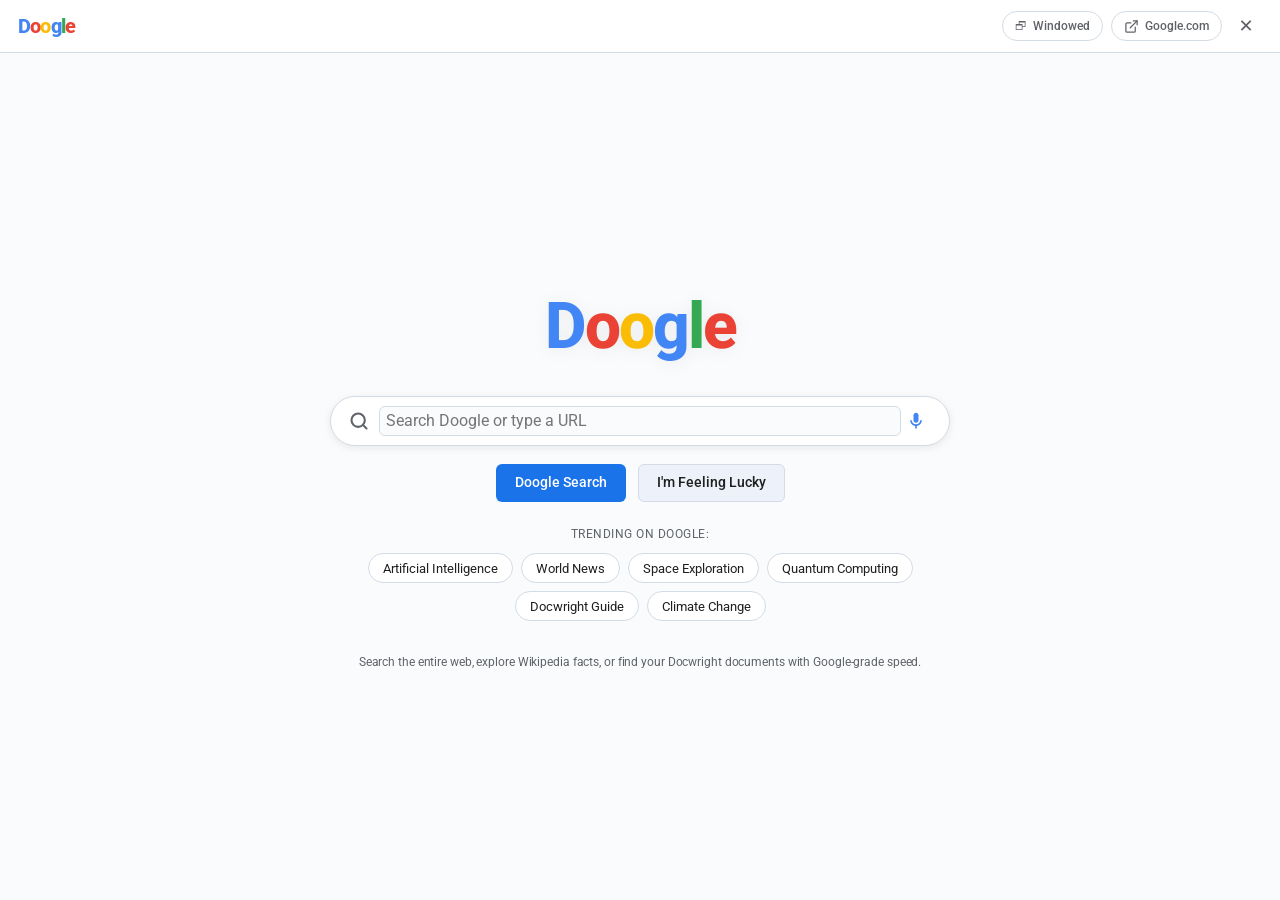
==== commit d7745610: "fix: remove iframe sandbox to enable YouTube playback and force #doogle-modal 100vw x 100vh fullscre" ====
--- a/index (1).html
+++ b/index (1).html
@@ -3690,31 +3690,61 @@
 .dg-y { color: #FBBC05 !important; }
 .dg-g { color: #34A853 !important; }
 
-.doogle-modal-overlay {
-  position: fixed;
-  inset: 0;
-  background: rgba(0, 0, 0, 0.65);
-  backdrop-filter: blur(5px);
-  z-index: 100008;
-  display: flex;
-  align-items: center;
-  justify-content: center;
-  padding: 16px;
-}
-.doogle-window {
-  width: 100%;
-  max-width: 900px;
-  height: 88vh;
-  max-height: 740px;
-  background: var(--bg);
-  color: var(--tx);
-  border: 1px solid var(--bd);
-  border-radius: 18px;
-  box-shadow: 0 20px 60px rgba(0, 0, 0, 0.35);
-  display: flex;
-  flex-direction: column;
-  overflow: hidden;
-  animation: authFadeIn .22s ease-out;
+#doogle-modal {
+  position: fixed !important;
+  top: 0 !important;
+  left: 0 !important;
+  right: 0 !important;
+  bottom: 0 !important;
+  width: 100vw !important;
+  height: 100vh !important;
+  max-width: 100vw !important;
+  max-height: 100vh !important;
+  padding: 0 !important;
+  margin: 0 !important;
+  background: var(--bg) !important;
+  z-index: 100008 !important;
+  display: flex !important;
+  align-items: stretch !important;
+  justify-content: stretch !important;
+  border: none !important;
+  border-radius: 0 !important;
+  box-sizing: border-box !important;
+}
+#doogle-modal .doogle-window {
+  width: 100vw !important;
+  max-width: 100vw !important;
+  height: 100vh !important;
+  max-height: 100vh !important;
+  background: var(--bg) !important;
+  color: var(--tx) !important;
+  border: none !important;
+  border-radius: 0 !important;
+  box-shadow: none !important;
+  margin: 0 !important;
+  padding: 0 !important;
+  display: flex !important;
+  flex-direction: column !important;
+  flex: 1 1 100% !important;
+  overflow: hidden !important;
+  box-sizing: border-box !important;
+}
+#doogle-modal.has-windowed {
+  padding: 24px !important;
+  background: rgba(0, 0, 0, 0.75) !important;
+  backdrop-filter: blur(6px) !important;
+  align-items: center !important;
+  justify-content: center !important;
+}
+#doogle-modal.has-windowed .doogle-window {
+  width: 92vw !important;
+  max-width: 1160px !important;
+  height: 90vh !important;
+  max-height: 840px !important;
+  border: 1px solid var(--bd) !important;
+  border-radius: 16px !important;
+  box-shadow: 0 24px 70px rgba(0, 0, 0, 0.5) !important;
+  flex: none !important;
 }
 .doogle-top-bar {
   display: flex;
@@ -5039,7 +5069,7 @@
 </div>
 
 <!-- ============ DOOGLE SEARCH MODAL (GOOGLE REPLICA) ============ -->
-<div id="doogle-modal" class="doc-modal-overlay doogle-modal-overlay" hidden>
+<div id="doogle-modal" class="doogle-modal-overlay" hidden>
   <div class="doogle-window">
     <!-- Doogle Top Navigation Bar -->
     <div class="doogle-top-bar">
@@ -5060,6 +5090,10 @@
       </div>
 
       <div class="doogle-top-actions">
+        <button type="button" class="doogle-action-icon-btn" id="doogle-window-toggle" title="Toggle Fullscreen / Windowed">
+          <span id="doogle-window-toggle-icon">🗗</span>
+          <span id="doogle-window-toggle-label">Windowed</span>
+        </button>
         <button type="button" class="doogle-action-icon-btn" id="doogle-open-google-ext" title="Open search in Google.com">
           <svg width="15" height="15" viewBox="0 0 24 24" fill="none" stroke="currentColor" stroke-width="2" stroke-linecap="round" stroke-linejoin="round"><path d="M18 13v6a2 2 0 0 1-2 2H5a2 2 0 0 1-2-2V8a2 2 0 0 1 2-2h6"/><polyline points="15 3 21 3 21 9"/><line x1="10" y1="14" x2="21" y2="3"/></svg>
           <span>Google.com</span>
@@ -5180,7 +5214,7 @@
       </div>
     </div>
 
-    <!-- View 3: Doogle Web Browser View (In-App Web Pop-up for Domains & Links) -->
+      <!-- View 3: Doogle Web Browser View (In-App Web Pop-up for Domains & Links) -->
     <div id="doogle-browser-view" class="doogle-browser-container" style="display:none;flex:1;flex-direction:column;min-height:0;background:var(--bg)">
       <div class="doogle-browser-bar" style="display:flex;align-items:center;gap:8px;padding:8px 14px;background:var(--pg);border-bottom:1px solid var(--bd);flex-shrink:0;">
         <button type="button" class="doogle-action-icon-btn" id="doogle-web-back-btn" title="Back to Search">
@@ -5198,8 +5232,33 @@
         </button>
         <button type="button" class="doogle-action-icon-btn" id="doogle-web-insert-btn" title="Insert link into document">➕ Insert Link</button>
       </div>
-      <div id="doogle-iframe-wrap" style="flex:1;position:relative;background:#fff;min-height:0;">
-        <iframe id="doogle-web-iframe" style="width:100%;height:100%;border:none;display:block;" sandbox="allow-scripts allow-same-origin allow-forms allow-popups allow-modals"></iframe>
+
+      <!-- YouTube In-Doogle Control Strip (Shown when browsing YouTube) -->
+      <div id="doogle-youtube-bar" style="display:none;background:#0f0f0f;color:#fff;padding:8px 14px;border-bottom:1px solid #272727;align-items:center;gap:10px;font-size:12px;flex-wrap:wrap;flex-shrink:0;">
+        <div style="display:flex;align-items:center;gap:6px;font-weight:700;color:#ff0000;letter-spacing:-0.3px;">
+          <svg width="20" height="15" viewBox="0 0 24 18" fill="#ff0000"><path d="M23.498 6.186a3.016 3.016 0 0 0-2.122-2.136C19.505 3.545 12 3.545 12 3.545s-7.505 0-9.377.505A3.017 3.017 0 0 0 .502 6.186C0 8.07 0 12 0 12s0 3.93.502 5.814a3.016 3.016 0 0 0 2.122 2.136c1.871.505 9.376.505 9.376.505s7.505 0 9.377-.505a3.015 3.015 0 0 0 2.122-2.136C24 15.93 24 12 24 12s0-3.93-.502-5.814zM9.545 15.568V8.432L15.818 12l-6.273 3.568z"/></svg>
+          <span style="color:#fff;">YouTube <span style="font-size:10px;background:#cc0000;color:#fff;padding:1px 5px;border-radius:4px;font-weight:600;margin-left:2px;">IN-DOOGLE</span></span>
+        </div>
+        <div style="display:flex;align-items:center;gap:4px;">
+          <input type="text" id="doogle-yt-search-input" placeholder="Paste YouTube link or enter topic..." style="background:#222;border:1px solid #3f3f3f;color:#fff;border-radius:14px;padding:4px 12px;font-size:12px;width:210px;outline:none;">
+          <button type="button" id="doogle-yt-search-btn" style="background:#cc0000;color:#fff;border:none;border-radius:12px;padding:4px 12px;font-size:11px;font-weight:600;cursor:pointer;">Play</button>
+        </div>
+        <div style="display:flex;align-items:center;gap:6px;flex-wrap:wrap;">
+          <button type="button" class="doogle-yt-tag" data-video="jfKfPfyJRdk" style="background:#272727;border:1px solid #3f3f3f;color:#eee;border-radius:12px;padding:3px 10px;font-size:11px;cursor:pointer;">☕ Lofi Girl (Live)</button>
+          <button type="button" class="doogle-yt-tag" data-video="kJQP7kiw5Fk" style="background:#272727;border:1px solid #3f3f3f;color:#eee;border-radius:12px;padding:3px 10px;font-size:11px;cursor:pointer;">🎵 Top Music</button>
+          <button type="button" class="doogle-yt-tag" data-video="DGIXT7ce3vQ" style="background:#272727;border:1px solid #3f3f3f;color:#eee;border-radius:12px;padding:3px 10px;font-size:11px;cursor:pointer;">🎮 Gaming</button>
+          <button type="button" class="doogle-yt-tag" data-video="qRTVg8HHzUo" style="background:#272727;border:1px solid #3f3f3f;color:#eee;border-radius:12px;padding:3px 10px;font-size:11px;cursor:pointer;">🌿 4K Nature</button>
+          <button type="button" class="doogle-yt-tag" data-video="4xDzrJKXOOY" style="background:#272727;border:1px solid #3f3f3f;color:#eee;border-radius:12px;padding:3px 10px;font-size:11px;cursor:pointer;">📻 Synthwave</button>
+          <button type="button" class="doogle-yt-tag" data-video="WPni755-Krg" style="background:#272727;border:1px solid #3f3f3f;color:#eee;border-radius:12px;padding:3px 10px;font-size:11px;cursor:pointer;">💻 Focus</button>
+        </div>
+        <div style="margin-left:auto;display:flex;align-items:center;gap:8px;">
+          <button type="button" id="doogle-yt-popout-btn" style="background:#222;border:1px solid #444;color:#eee;border-radius:12px;padding:4px 10px;font-size:11px;cursor:pointer;" title="Open YouTube.com website in popout window">🚀 Full YouTube.com ↗</button>
+          <button type="button" id="doogle-yt-embed-btn" style="background:#cc0000;color:#fff;border:none;border-radius:12px;padding:4px 12px;font-size:11px;font-weight:600;cursor:pointer;" title="Embed currently playing YouTube video directly into document">➕ Embed in Document</button>
+        </div>
+      </div>
+
+      <div id="doogle-iframe-wrap" style="flex:1;position:relative;background:#000;min-height:0;height:100%;">
+        <iframe id="doogle-web-iframe" style="width:100%;height:100%;border:none;display:block;" allow="accelerometer; autoplay; clipboard-write; encrypted-media; gyroscope; picture-in-picture; web-share" referrerpolicy="strict-origin-when-cross-origin" allowfullscreen></iframe>
         <div id="doogle-iframe-notice" style="position:absolute;bottom:10px;right:14px;background:rgba(32,33,36,0.92);color:#fff;padding:6px 14px;border-radius:20px;font-size:12px;display:flex;align-items:center;gap:8px;box-shadow:0 2px 8px rgba(0,0,0,0.25);z-index:5;">
           <span>Notice: If this site restricts framing, use</span>
           <button type="button" id="doogle-notice-popout-btn" style="background:#1a73e8;color:#fff;border:none;border-radius:12px;padding:2px 10px;font-size:11px;font-weight:600;cursor:pointer;">🚀 Pop-out Window</button>
@@ -12769,6 +12828,53 @@
   stopDoogleVoice();
 }
 
+function getEmbedUrl(rawUrl) {
+  let url = normalizeUrl(rawUrl);
+  
+  // YouTube embed handling: YouTube blocks root www.youtube.com framing, but explicitly supports youtube.com/embed
+  if (/youtube\.com|youtu\.be/i.test(url)) {
+    // 1. If watch link: youtube.com/watch?v=VIDEO_ID or youtu.be/VIDEO_ID or shorts/VIDEO_ID or embed/VIDEO_ID
+    const vMatch = url.match(/(?:watch\?v=|embed\/|youtu\.be\/|v\/|shorts\/)([a-zA-Z0-9_-]{11})/i);
+    if (vMatch && vMatch[1]) {
+      return `https://www.youtube.com/embed/${vMatch[1]}?autoplay=1&enablejsapi=1`;
+    }
+    // 2. If playlist link: youtube.com/playlist?list=LIST_ID
+    const pMatch = url.match(/[?&]list=([a-zA-Z0-9_-]+)/i);
+    if (pMatch && pMatch[1]) {
+      return `https://www.youtube.com/embed/videoseries?list=${pMatch[1]}&autoplay=1`;
+    }
+    // 3. Search query: match topic or default
+    const qMatch = url.match(/[?&](?:search_query|q)=([^&]+)/i);
+    if (qMatch && qMatch[1]) {
+      const q = decodeURIComponent(qMatch[1]).toLowerCase();
+      if (q.includes('music') || q.includes('song')) {
+        return `https://www.youtube.com/embed/kJQP7kiw5Fk?autoplay=1&enablejsapi=1`;
+      }
+      if (q.includes('game') || q.includes('gaming') || q.includes('minecraft')) {
+        return `https://www.youtube.com/embed/DGIXT7ce3vQ?autoplay=1&enablejsapi=1`;
+      }
+      if (q.includes('nature') || q.includes('relax') || q.includes('water')) {
+        return `https://www.youtube.com/embed/qRTVg8HHzUo?autoplay=1&enablejsapi=1`;
+      }
+      if (q.includes('synth') || q.includes('retro')) {
+        return `https://www.youtube.com/embed/4xDzrJKXOOY?autoplay=1&enablejsapi=1`;
+      }
+      if (q.includes('focus') || q.includes('study')) {
+        return `https://www.youtube.com/embed/WPni755-Krg?autoplay=1&enablejsapi=1`;
+      }
+    }
+    // 4. Default for generic youtube.com: Return 24/7 Live Lofi Girl study/chill stream
+    return `https://www.youtube.com/embed/jfKfPfyJRdk?autoplay=1&enablejsapi=1`;
+  }
+  
+  // Wikipedia -> use mobile view for clean, fast in-frame rendering
+  if (/wikipedia\.org/i.test(url) && !/m\.wikipedia\.org/i.test(url)) {
+    return url.replace('https://en.wikipedia.org', 'https://en.m.wikipedia.org');
+  }
+
+  return url;
+}
+
 function openDoogleWebView(rawUrl, triggerPopout = false) {
   const norm = normalizeUrl(rawUrl);
   doogleCurrentWebUrl = norm;
@@ -12778,9 +12884,14 @@
   const topInp = $('#doogle-top-input');
   if (topInp) topInp.value = norm;
 
+  const isYt = /youtube\.com|youtu\.be/i.test(norm);
+  const ytBar = $('#doogle-youtube-bar');
+  if (ytBar) ytBar.style.display = isYt ? 'flex' : 'none';
+
+  const embedUrl = getEmbedUrl(norm);
   const iframe = $('#doogle-web-iframe');
   if (iframe) {
-    iframe.src = norm;
+    iframe.src = embedUrl;
   }
 
   setDoogleView('browser');
@@ -12793,7 +12904,7 @@
       window.open(norm, 'DooglePopout', 'width=1180,height=760,menubar=yes,toolbar=yes,location=yes,status=yes,scrollbars=yes,resizable=yes');
     } catch (e) {}
   }
-  doogleToast(`🌐 Popped up ${norm}`);
+  doogleToast(isYt ? '▶️ Playing YouTube inside Doogle' : `🌐 Loaded ${norm}`);
 }
 
 function switchDoogleTab(tab) {
@@ -13089,7 +13200,7 @@
       const kpUrl = ddgData?.AbstractURL || wikiSummaryData?.content_urls?.desktop?.page || `https://en.wikipedia.org/wiki/${encodeURIComponent(q)}`;
       const kpImg = ddgData?.Image || wikiSummaryData?.thumbnail?.source;
 
-      if (kpTitle && kpExtract) {
+        if (kpTitle && kpExtract) {
         const imgHtml = kpImg ? `<img src="${doogleEscape(kpImg)}" class="doogle-kp-image" alt="${doogleEscape(kpTitle)}" onerror="this.style.display='none'" />` : '';
         kp.innerHTML = `
           ${imgHtml}
@@ -13100,7 +13211,7 @@
             <div class="doogle-kp-actions">
               <button type="button" class="doogle-kp-btn primary" id="doogle-kp-web-btn">🌐 Pop up Web Page</button>
               <button type="button" class="doogle-kp-btn" id="doogle-kp-insert-btn">➕ Insert into Doc</button>
-              <a href="${doogleEscape(kpUrl)}" target="_blank" class="doogle-kp-btn">Open External ↗</a>
+              <button type="button" class="doogle-kp-btn" id="doogle-kp-open-btn">🌐 Open Article in Doogle</button>
             </div>
           </div>
         `;
@@ -13108,12 +13219,15 @@
         $('#doogle-kp-web-btn')?.addEventListener('click', () => {
           openDoogleWebView(kpUrl, false);
         });
+        $('#doogle-kp-open-btn')?.addEventListener('click', () => {
+          openDoogleWebView(kpUrl, false);
+        });
         $('#doogle-kp-insert-btn')?.addEventListener('click', () => {
           insertDoogleSnippetIntoDoc(kpTitle, kpExtract, kpUrl);
         });
       }
 
-      // Render Wikipedia search items
+      // Render Wikipedia search items (All opening inside Doogle!)
       const wikiItems = wikiSearchData?.query?.search || [];
       wikiItems.forEach(item => {
         const itemUrl = `https://en.wikipedia.org/wiki/${encodeURIComponent(item.title.replace(/\s+/g, '_'))}`;
@@ -13124,19 +13238,29 @@
         const card = document.createElement('div');
         card.className = 'doogle-result-item';
         card.innerHTML = `
-          <div class="doogle-res-url-row">
+          <div class="doogle-res-url-row" style="cursor:pointer" title="Click to view inside Doogle">
             <span style="color:#1a73e8;font-weight:600">🌐</span>
             <span>${doogleEscape(itemUrl.replace('https://', '').replace(/_/g, ' '))}</span>
           </div>
-          <a class="doogle-res-title" href="${doogleEscape(itemUrl)}" target="_blank">${safeTitle}</a>
+          <a class="doogle-res-title" href="javascript:void(0)" title="Click to open inside Doogle">${safeTitle}</a>
           <div class="doogle-res-snippet">${snippetHtml}...</div>
           <div class="doogle-res-actions">
-            <button type="button" class="doogle-res-btn btn-web">🌐 Pop up Web</button>
+            <button type="button" class="doogle-res-btn btn-web" title="Open inside Doogle Web Viewer">🌐 Pop up Web</button>
             <button type="button" class="doogle-res-btn btn-insert">➕ Insert Citation</button>
-            <a href="${doogleEscape(itemUrl)}" target="_blank" class="doogle-res-btn">Visit Page ↗</a>
+            <button type="button" class="doogle-res-btn btn-view-doogle" title="View page inside Doogle">🌐 View Page</button>
           </div>
         `;
+        card.querySelector('.doogle-res-url-row')?.addEventListener('click', () => {
+          openDoogleWebView(itemUrl, false);
+        });
+        card.querySelector('.doogle-res-title')?.addEventListener('click', (e) => {
+          e.preventDefault();
+          openDoogleWebView(itemUrl, false);
+        });
         card.querySelector('.btn-web')?.addEventListener('click', () => {
+          openDoogleWebView(itemUrl, false);
+        });
+        card.querySelector('.btn-view-doogle')?.addEventListener('click', () => {
           openDoogleWebView(itemUrl, false);
         });
         card.querySelector('.btn-insert')?.addEventListener('click', () => {
@@ -13145,7 +13269,7 @@
         webResults?.appendChild(card);
       });
 
-      // Render DuckDuckGo Related Topics
+      // Render DuckDuckGo Related Topics (All opening inside Doogle!)
       const ddgTopics = (ddgData?.RelatedTopics || []).filter(t => t.Text && t.FirstURL);
       ddgTopics.slice(0, 6).forEach(topic => {
         const topicUrl = topic.FirstURL;
@@ -13153,19 +13277,29 @@
         const card = document.createElement('div');
         card.className = 'doogle-result-item';
         card.innerHTML = `
-          <div class="doogle-res-url-row">
+          <div class="doogle-res-url-row" style="cursor:pointer" title="Click to view inside Doogle">
             <span style="color:#1a73e8;font-weight:600">🌐</span>
             <span>${doogleEscape(topicUrl.replace('https://', ''))}</span>
           </div>
-          <a class="doogle-res-title" href="${doogleEscape(topicUrl)}" target="_blank">${doogleEscape(topicText.slice(0, 70))}</a>
+          <a class="doogle-res-title" href="javascript:void(0)" title="Click to open inside Doogle">${doogleEscape(topicText.slice(0, 70))}</a>
           <div class="doogle-res-snippet">${doogleEscape(topicText)}</div>
           <div class="doogle-res-actions">
-            <button type="button" class="doogle-res-btn btn-web">🌐 Pop up Web</button>
+            <button type="button" class="doogle-res-btn btn-web" title="Open inside Doogle Web Viewer">🌐 Pop up Web</button>
             <button type="button" class="doogle-res-btn btn-insert">➕ Insert Citation</button>
-            <a href="${doogleEscape(topicUrl)}" target="_blank" class="doogle-res-btn">Visit Page ↗</a>
+            <button type="button" class="doogle-res-btn btn-view-doogle" title="View page inside Doogle">🌐 View Page</button>
           </div>
         `;
+        card.querySelector('.doogle-res-url-row')?.addEventListener('click', () => {
+          openDoogleWebView(topicUrl, false);
+        });
+        card.querySelector('.doogle-res-title')?.addEventListener('click', (e) => {
+          e.preventDefault();
+          openDoogleWebView(topicUrl, false);
+        });
         card.querySelector('.btn-web')?.addEventListener('click', () => {
+          openDoogleWebView(topicUrl, false);
+        });
+        card.querySelector('.btn-view-doogle')?.addEventListener('click', () => {
           openDoogleWebView(topicUrl, false);
         });
         card.querySelector('.btn-insert')?.addEventListener('click', () => {
@@ -13178,7 +13312,6 @@
       if (!wikiItems.length && !ddgTopics.length && ddgAcData && Array.isArray(ddgAcData[1]) && ddgAcData[1].length) {
         const suggestions = ddgAcData[1].slice(0, 6);
         suggestions.forEach(s => {
-          const searchLink = `https://www.google.com/search?q=${encodeURIComponent(s)}`;
           const card = document.createElement('div');
           card.className = 'doogle-result-item';
           card.innerHTML = `
@@ -13187,17 +13320,17 @@
               <span>Search Suggestion › ${doogleEscape(s)}</span>
             </div>
             <a class="doogle-res-title" href="javascript:void(0)">Search for "${doogleEscape(s)}"</a>
-            <div class="doogle-res-snippet">Explore live web results, articles, and research topics for <b>${doogleEscape(s)}</b>.</div>
+            <div class="doogle-res-snippet">Explore live web results, articles, and research topics for <b>${doogleEscape(s)}</b> inside Doogle.</div>
             <div class="doogle-res-actions">
               <button type="button" class="doogle-res-btn btn-search">🔍 Search on Doogle</button>
-              <button type="button" class="doogle-res-btn btn-google">Google Search ↗</button>
+              <button type="button" class="doogle-res-btn btn-google">🌐 View Google Results in Doogle</button>
             </div>
           `;
           card.querySelector('.btn-search')?.addEventListener('click', () => {
             handleDoogleSubmit(s);
           });
           card.querySelector('.btn-google')?.addEventListener('click', () => {
-            window.open(searchLink, '_blank');
+            openDoogleWebView(`https://www.google.com/search?q=${encodeURIComponent(s)}`, false);
           });
           card.querySelector('.doogle-res-title')?.addEventListener('click', () => {
             handleDoogleSubmit(s);
@@ -13206,7 +13339,7 @@
         });
       }
 
-      // Always append Google Search network card
+      // Always append Google Search in Doogle bridge card
       const googleCard = document.createElement('div');
       googleCard.className = 'doogle-result-item';
       googleCard.style.cssText = 'background:var(--pg);border:1px dashed #1a73e8;padding:14px 18px;border-radius:10px;margin-top:14px;';
@@ -13214,13 +13347,16 @@
         <div style="display:flex;align-items:center;justify-content:space-between;gap:12px;flex-wrap:wrap;">
           <div>
             <div style="font-weight:600;font-size:14px;color:#1a73e8;margin-bottom:2px;">Need more from the broader Google Search web?</div>
-            <div style="font-size:12px;color:var(--mut);">Search this query across Google.com in a dedicated tab.</div>
+            <div style="font-size:12px;color:var(--mut);">Search this query across Google.com directly inside Doogle.</div>
           </div>
-          <a href="https://www.google.com/search?q=${encodeURIComponent(q)}" target="_blank" class="doogle-primary-btn" style="text-decoration:none;white-space:nowrap;padding:7px 16px;display:inline-flex;align-items:center;gap:6px;">
-            <span>Search on Google ↗</span>
-          </a>
+          <button type="button" class="doogle-primary-btn btn-google-in-doogle" style="white-space:nowrap;padding:7px 16px;display:inline-flex;align-items:center;gap:6px;">
+            <span>🌐 View Google in Doogle</span>
+          </button>
         </div>
       `;
+      googleCard.querySelector('.btn-google-in-doogle')?.addEventListener('click', () => {
+        openDoogleWebView(`https://www.google.com/search?q=${encodeURIComponent(q)}`, false);
+      });
       webResults?.appendChild(googleCard);
 
       const elapsed = ((performance.now() - startTime) / 1000).toFixed(2);
@@ -13451,8 +13587,135 @@
 $('#doogle-web-insert-btn')?.addEventListener('click', () => {
   const addr = $('#doogle-web-address')?.value || doogleCurrentWebUrl;
   if (addr) {
-    insertDoogleSnippetIntoDoc(addr, addr, addr);
-  }
+    if (/youtube\.com|youtu\.be/i.test(addr)) {
+      insertYouTubeVideoIntoDoc(getEmbedUrl(addr));
+    } else {
+      insertDoogleSnippetIntoDoc(addr, addr, addr);
+    }
+  }
+});
+
+// YouTube In-Doogle Controls
+function playYouTubeInDoogle(queryOrUrl) {
+  const q = (queryOrUrl || '').trim();
+  if (!q) return;
+
+  let targetEmbed = '';
+  let displayUrl = '';
+
+  // Check if it's already an 11-char video ID (e.g. jfKfPfyJRdk)
+  if (/^[a-zA-Z0-9_-]{11}$/.test(q)) {
+    targetEmbed = `https://www.youtube.com/embed/${q}?autoplay=1&enablejsapi=1`;
+    displayUrl = `https://youtube.com/watch?v=${q}`;
+  } else if (/^[a-zA-Z0-9_-]{12,}$/.test(q) && (q.startsWith('PL') || q.startsWith('RD'))) {
+    targetEmbed = `https://www.youtube.com/embed/videoseries?list=${q}&autoplay=1`;
+    displayUrl = `https://youtube.com/playlist?list=${q}`;
+  } else if (isDomainOrUrl(q)) {
+    targetEmbed = getEmbedUrl(q);
+    displayUrl = normalizeUrl(q);
+  } else {
+    // Topic search: match verified working IDs
+    const lq = q.toLowerCase();
+    if (lq.includes('music') || lq.includes('song')) {
+      targetEmbed = 'https://www.youtube.com/embed/kJQP7kiw5Fk?autoplay=1&enablejsapi=1';
+    } else if (lq.includes('game') || lq.includes('gaming') || lq.includes('minecraft')) {
+      targetEmbed = 'https://www.youtube.com/embed/DGIXT7ce3vQ?autoplay=1&enablejsapi=1';
+    } else if (lq.includes('nature') || lq.includes('relax') || lq.includes('water')) {
+      targetEmbed = 'https://www.youtube.com/embed/qRTVg8HHzUo?autoplay=1&enablejsapi=1';
+    } else if (lq.includes('synth') || lq.includes('retro')) {
+      targetEmbed = 'https://www.youtube.com/embed/4xDzrJKXOOY?autoplay=1&enablejsapi=1';
+    } else if (lq.includes('focus') || lq.includes('study')) {
+      targetEmbed = 'https://www.youtube.com/embed/WPni755-Krg?autoplay=1&enablejsapi=1';
+    } else {
+      targetEmbed = 'https://www.youtube.com/embed/jfKfPfyJRdk?autoplay=1&enablejsapi=1';
+    }
+    displayUrl = `https://youtube.com/results?search_query=${encodeURIComponent(q)}`;
+  }
+
+  const iframe = $('#doogle-web-iframe');
+  if (iframe) iframe.src = targetEmbed;
+  const addrInp = $('#doogle-web-address');
+  if (addrInp) addrInp.value = displayUrl;
+  doogleCurrentWebUrl = displayUrl;
+  doogleToast(`▶️ Playing in Doogle: ${q}`);
+}
+
+$('#doogle-yt-search-btn')?.addEventListener('click', () => {
+  const q = $('#doogle-yt-search-input')?.value;
+  if (q) playYouTubeInDoogle(q);
+});
+
+$('#doogle-yt-search-input')?.addEventListener('keydown', (e) => {
+  if (e.key === 'Enter') {
+    e.preventDefault();
+    const q = e.target.value;
+    if (q) playYouTubeInDoogle(q);
+  }
+});
+
+document.querySelectorAll('.doogle-yt-tag').forEach(tag => {
+  tag.addEventListener('click', () => {
+    const vid = tag.dataset.video;
+    const list = tag.dataset.list;
+    const q = tag.dataset.q || tag.textContent.trim();
+    if (vid) {
+      playYouTubeInDoogle(vid);
+    } else if (list) {
+      playYouTubeInDoogle(list);
+    } else if (q) {
+      playYouTubeInDoogle(q);
+    }
+  });
+});
+
+$('#doogle-yt-popout-btn')?.addEventListener('click', () => {
+  const current = doogleCurrentWebUrl || 'https://youtube.com';
+  const target = /youtube\.com|youtu\.be/i.test(current) ? current : 'https://youtube.com';
+  window.open(target, 'YouTubePopout', 'width=1200,height=800,menubar=yes,toolbar=yes,location=yes,status=yes,scrollbars=yes,resizable=yes');
+});
+
+// Fullscreen / Windowed toggle
+$('#doogle-window-toggle')?.addEventListener('click', () => {
+  const win = document.querySelector('.doogle-window');
+  const overlay = document.getElementById('doogle-modal');
+  const isWindowed = win?.classList.toggle('is-windowed');
+  overlay?.classList.toggle('has-windowed', isWindowed);
+  const icon = document.getElementById('doogle-window-toggle-icon');
+  const label = document.getElementById('doogle-window-toggle-label');
+  if (icon) icon.textContent = isWindowed ? '⛶' : '🗗';
+  if (label) label.textContent = isWindowed ? 'Fullscreen' : 'Windowed';
+  doogleToast(isWindowed ? 'Switched to Windowed mode' : 'Switched to Fullscreen mode');
+});
+
+function insertYouTubeVideoIntoDoc(embedUrl) {
+  const videoHtml = `
+    <div style="margin: 16px 0; max-width: 560px;">
+      <div style="position: relative; padding-bottom: 56.25%; height: 0; overflow: hidden; border-radius: 8px; box-shadow: 0 2px 10px rgba(0,0,0,0.25);">
+        <iframe src="${doogleEscape(embedUrl)}" style="position: absolute; top:0; left: 0; width: 100%; height: 100%; border:0;" allow="accelerometer; autoplay; clipboard-write; encrypted-media; gyroscope; picture-in-picture; web-share" allowfullscreen></iframe>
+      </div>
+      <p style="font-size:11px;color:#70757a;margin:4px 0 0;">Embedded via Doogle YouTube</p>
+    </div><p><br></p>
+  `;
+  if (typeof cur !== 'undefined' && cur && docs[cur] && $('#app') && !$('#app').hidden) {
+    if (typeof restore === 'function') restore();
+    let ok = false;
+    try { ok = document.execCommand('insertHTML', false, videoHtml); } catch(e){}
+    if (!ok && page) {
+      page.insertAdjacentHTML('beforeend', videoHtml);
+    }
+    if (typeof edited === 'function') edited();
+    doogleToast('✓ YouTube video embedded into document');
+  } else {
+    newDoc(`<h1>YouTube Video</h1>${videoHtml}`, 'YouTube Video');
+    closeDoogle();
+    doogleToast('✓ Created new document with YouTube video');
+  }
+}
+
+$('#doogle-yt-embed-btn')?.addEventListener('click', () => {
+  const iframe = $('#doogle-web-iframe');
+  const embed = iframe?.src || getEmbedUrl(doogleCurrentWebUrl);
+  insertYouTubeVideoIntoDoc(embed);
 });
 
 // Global Keyboard Shortcut: Ctrl+Shift+G or Cmd+Shift+G for Doogle
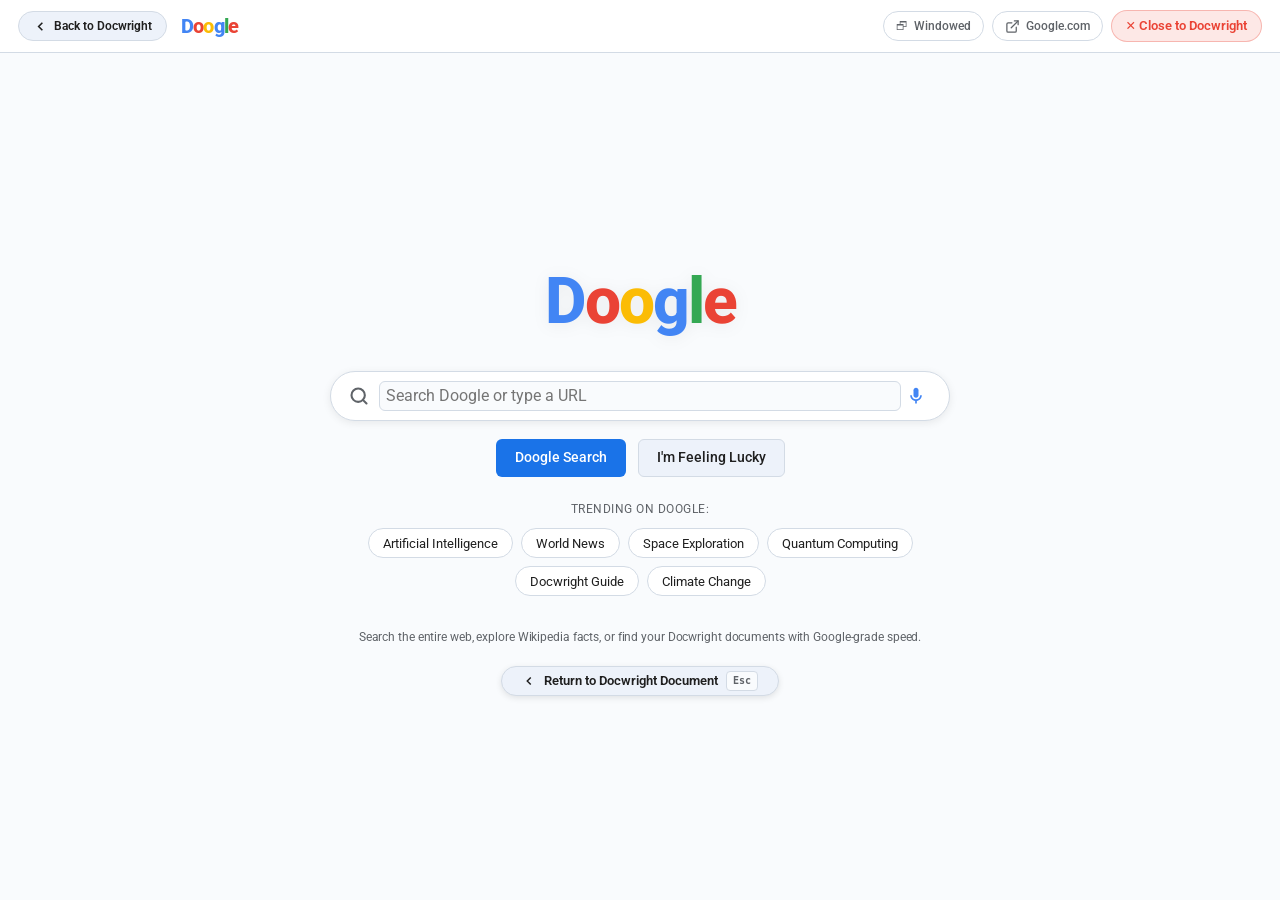
==== commit 88fe2adf: "feat: add clear Back to Docwright buttons and quick close triggers to Doogle" ====
--- a/index (1).html
+++ b/index (1).html
@@ -5073,6 +5073,11 @@
   <div class="doogle-window">
     <!-- Doogle Top Navigation Bar -->
     <div class="doogle-top-bar">
+      <button type="button" class="doogle-action-icon-btn" id="doogle-back-to-docs-btn" title="Return to Docwright Document (Esc)" style="background:var(--tb);color:var(--tx);border:1px solid var(--bd);font-weight:600;padding:6px 14px;border-radius:18px;display:inline-flex;align-items:center;gap:6px;cursor:pointer;">
+        <svg width="15" height="15" viewBox="0 0 24 24" fill="none" stroke="currentColor" stroke-width="2.5"><path d="m15 18-6-6 6-6"/></svg>
+        <span>Back to Docwright</span>
+      </button>
+
       <div class="doogle-top-brand" id="doogle-brand-btn" title="Go to Doogle Home">
         <span class="dg-b">D</span><span class="dg-r">o</span><span class="dg-y">o</span><span class="dg-b">g</span><span class="dg-g">l</span><span class="dg-r">e</span>
       </div>
@@ -5098,7 +5103,9 @@
           <svg width="15" height="15" viewBox="0 0 24 24" fill="none" stroke="currentColor" stroke-width="2" stroke-linecap="round" stroke-linejoin="round"><path d="M18 13v6a2 2 0 0 1-2 2H5a2 2 0 0 1-2-2V8a2 2 0 0 1 2-2h6"/><polyline points="15 3 21 3 21 9"/><line x1="10" y1="14" x2="21" y2="3"/></svg>
           <span>Google.com</span>
         </button>
-        <button type="button" class="doogle-close-btn" id="doogle-close-btn" title="Close Doogle (Esc)">✕</button>
+        <button type="button" class="doogle-close-btn" id="doogle-close-btn" title="Close Doogle & Return to Docwright (Esc)" style="display:inline-flex;align-items:center;gap:6px;width:auto;padding:5px 14px;border-radius:16px;background:rgba(234,67,53,0.12);color:#ea4335;border:1px solid rgba(234,67,53,0.3);font-size:12.5px;font-weight:600;">
+          <span>✕ Close to Docwright</span>
+        </button>
       </div>
     </div>
 
@@ -5140,6 +5147,14 @@
 
         <div class="doogle-footer-note">
           <span>Search the entire web, explore Wikipedia facts, or find your Docwright documents with Google-grade speed.</span>
+        </div>
+
+        <div style="margin-top:20px;text-align:center;">
+          <button type="button" id="doogle-home-back-docs" style="background:var(--tb);border:1px solid var(--bd);color:var(--tx);padding:8px 20px;border-radius:20px;font-size:13px;font-weight:600;cursor:pointer;display:inline-flex;align-items:center;gap:8px;box-shadow:0 2px 6px rgba(0,0,0,0.1);transition:all .15s;">
+            <svg width="14" height="14" viewBox="0 0 24 24" fill="none" stroke="currentColor" stroke-width="2.5"><path d="m15 18-6-6 6-6"/></svg>
+            <span>Return to Docwright Document</span>
+            <kbd style="font-size:10px;background:var(--bg);color:var(--mut);padding:2px 6px;border-radius:4px;border:1px solid var(--bd);">Esc</kbd>
+          </button>
         </div>
       </div>
     </div>
@@ -13461,6 +13476,8 @@
 $('#home-doogle-btn')?.addEventListener('click', () => openDoogle());
 $('#app-doogle-btn')?.addEventListener('click', () => openDoogle());
 $('#doogle-close-btn')?.addEventListener('click', () => closeDoogle());
+$('#doogle-back-to-docs-btn')?.addEventListener('click', () => closeDoogle());
+$('#doogle-home-back-docs')?.addEventListener('click', () => closeDoogle());
 $('#doogle-brand-btn')?.addEventListener('click', () => setDoogleView('home'));
 
 // External Google Search button in top bar
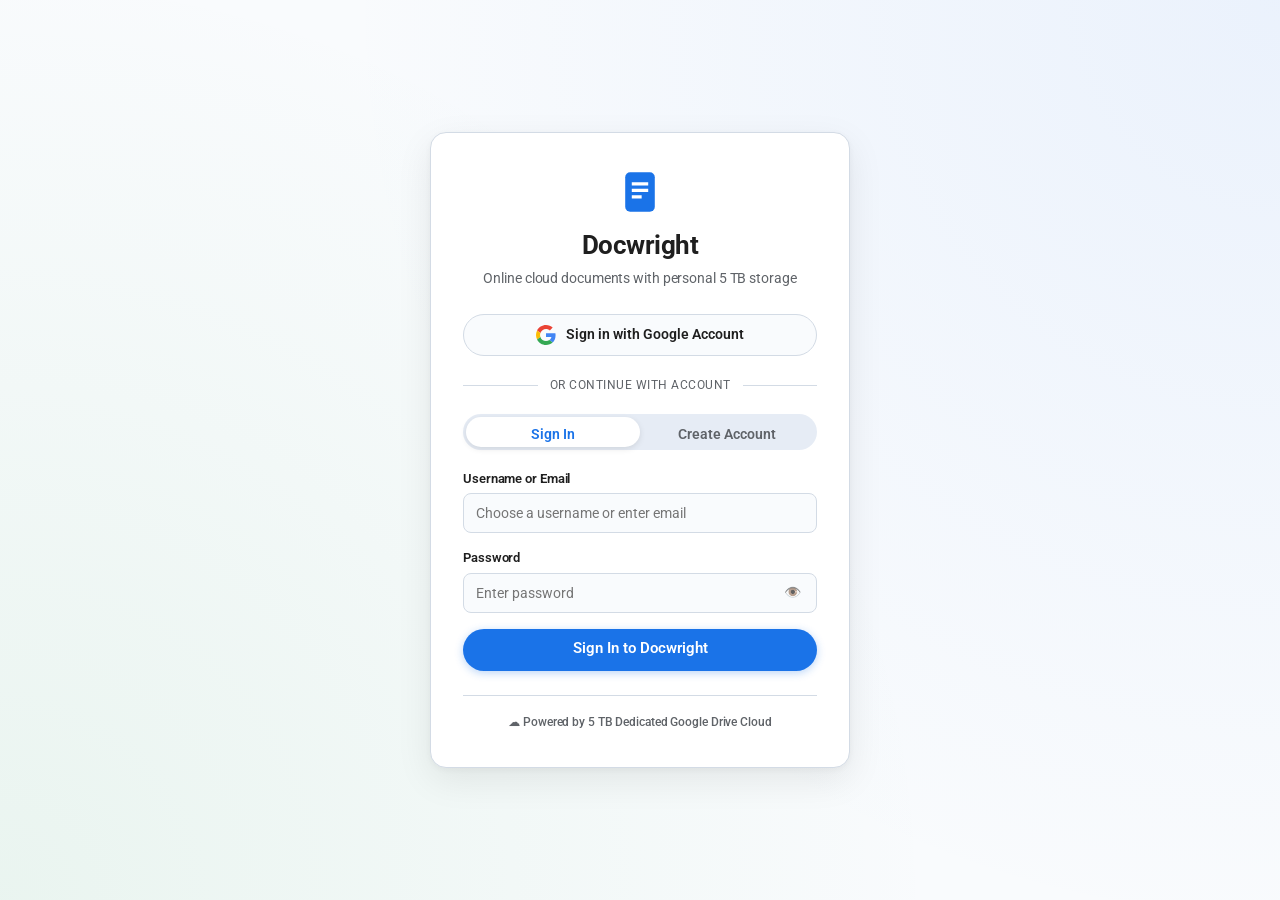
==== commit 9f96e746: "fix: resolve closeDoogle not hiding modal due to display:flex !important rule and fix windowed toggl" ====
--- a/index (1).html
+++ b/index (1).html
@@ -3711,7 +3711,12 @@
   border-radius: 0 !important;
   box-sizing: border-box !important;
 }
-#doogle-modal .doogle-window {
+#doogle-modal[hidden] {
+  display: none !important;
+  visibility: hidden !important;
+  pointer-events: none !important;
+}
+#doogle-modal:not(.has-windowed) .doogle-window {
   width: 100vw !important;
   max-width: 100vw !important;
   height: 100vh !important;
@@ -3741,9 +3746,14 @@
   max-width: 1160px !important;
   height: 90vh !important;
   max-height: 840px !important;
+  background: var(--bg) !important;
+  color: var(--tx) !important;
   border: 1px solid var(--bd) !important;
   border-radius: 16px !important;
   box-shadow: 0 24px 70px rgba(0, 0, 0, 0.5) !important;
+  display: flex !important;
+  flex-direction: column !important;
+  overflow: hidden !important;
   flex: none !important;
 }
 .doogle-top-bar {
@@ -12817,6 +12827,8 @@
   const modal = $('#doogle-modal');
   if (!modal) return;
   modal.hidden = false;
+  modal.style.removeProperty('display');
+  modal.style.display = 'flex';
   
   let q = (typeof initialQuery === 'string' ? initialQuery : '').trim();
   if (!q) {
@@ -12839,7 +12851,12 @@
 
 function closeDoogle() {
   const modal = $('#doogle-modal');
-  if (modal) modal.hidden = true;
+  if (modal) {
+    modal.hidden = true;
+    modal.style.setProperty('display', 'none', 'important');
+  }
+  const iframe = $('#doogle-web-iframe');
+  if (iframe) iframe.src = 'about:blank';
   stopDoogleVoice();
 }
 
